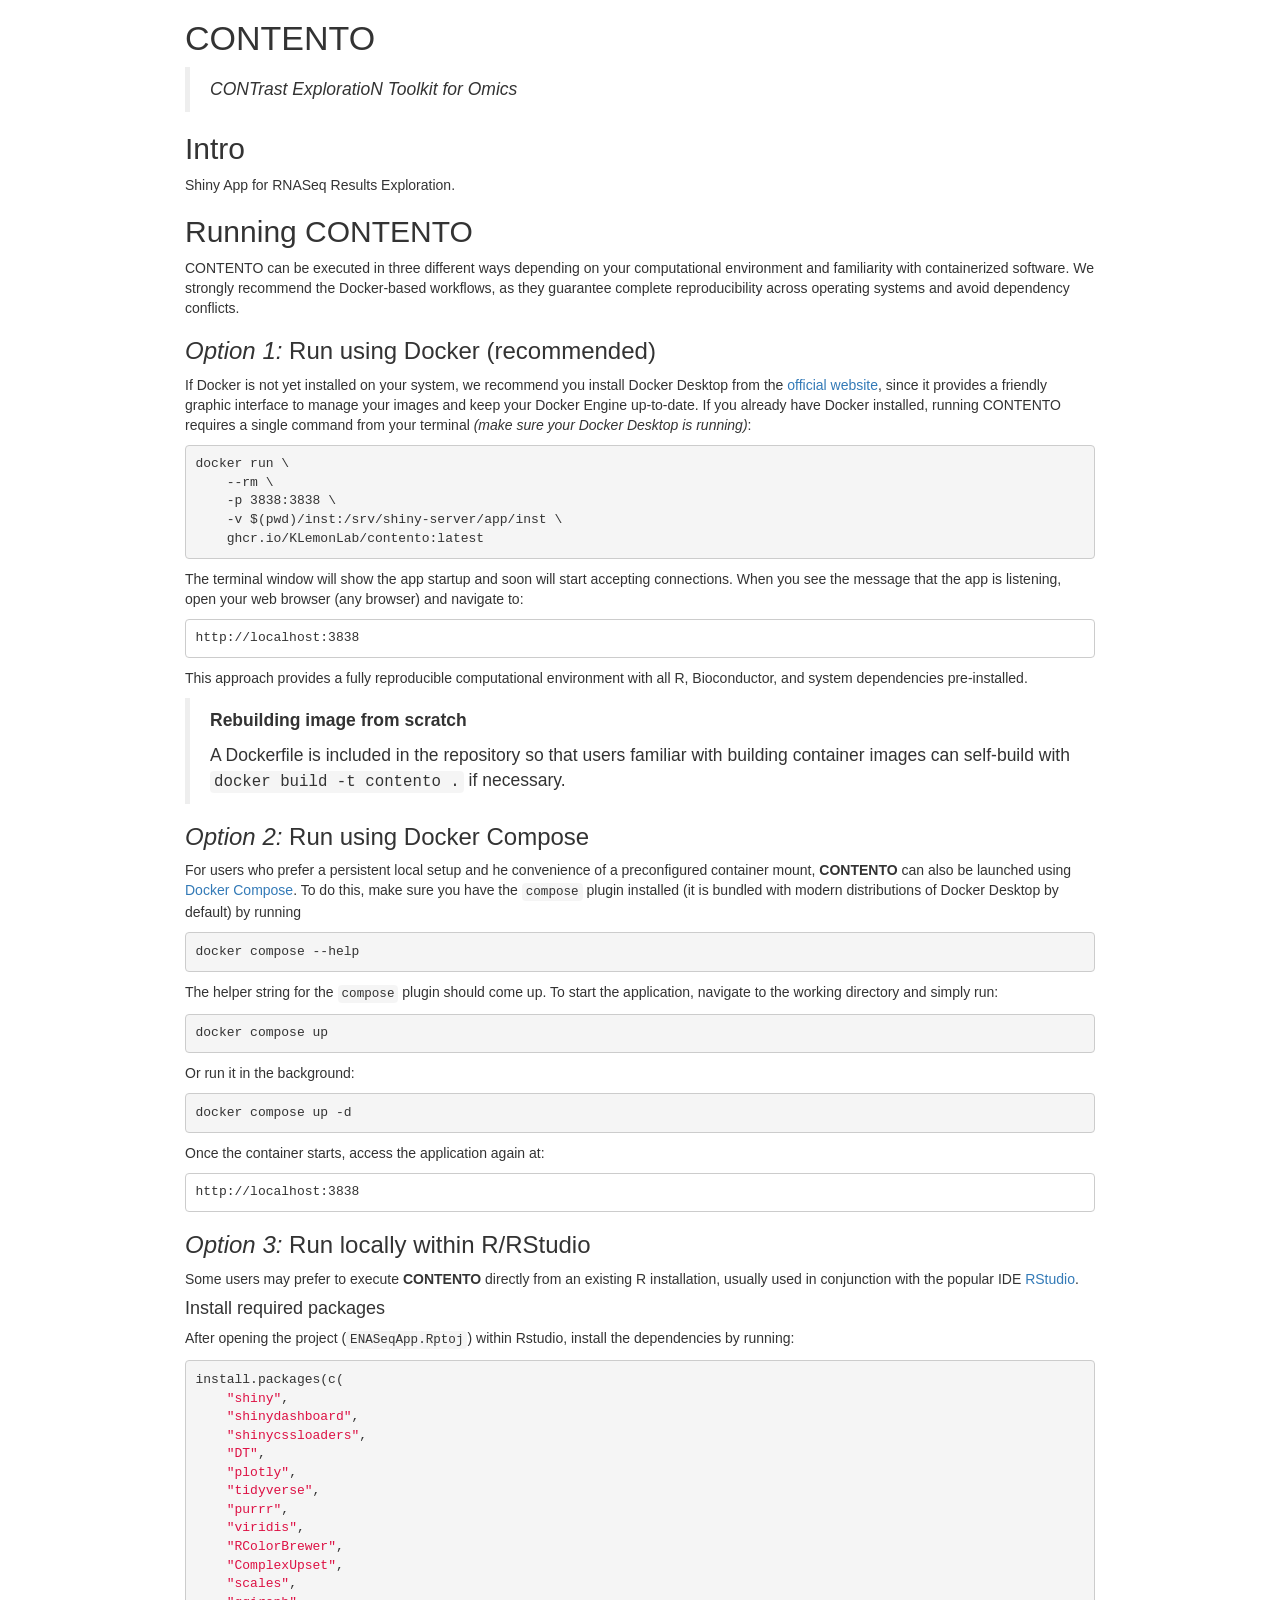
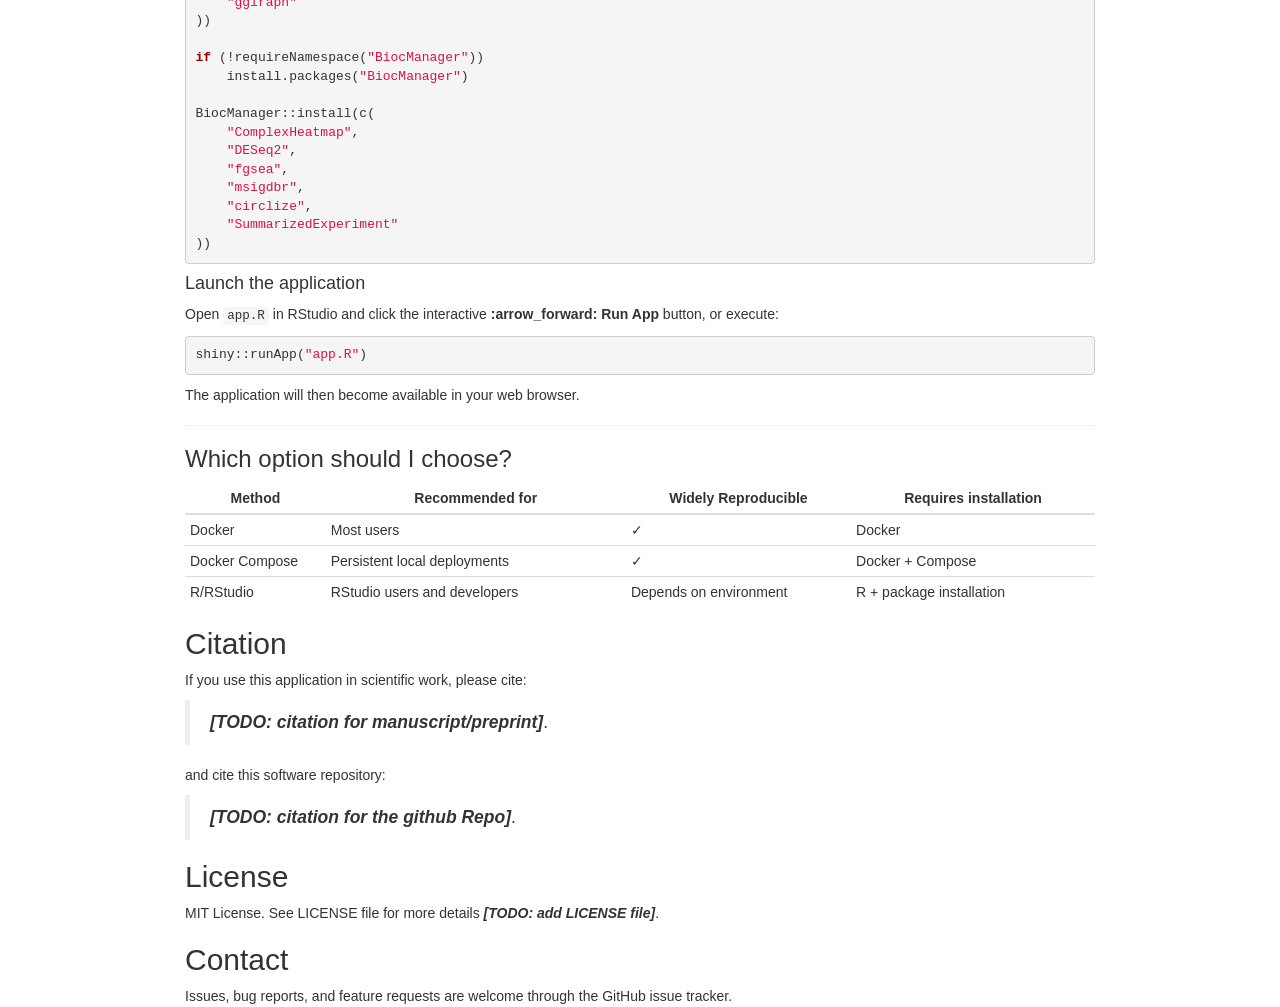
==== README.html @ 72abe603 "docker, readme, citation, licence info" ====
<!DOCTYPE html>

<html>

<head>

<meta charset="utf-8" />
<meta name="generator" content="pandoc" />
<meta http-equiv="X-UA-Compatible" content="IE=EDGE" />




<title>README</title>

<script>// Pandoc 2.9 adds attributes on both header and div. We remove the former (to
// be compatible with the behavior of Pandoc < 2.8).
document.addEventListener('DOMContentLoaded', function(e) {
  var hs = document.querySelectorAll("div.section[class*='level'] > :first-child");
  var i, h, a;
  for (i = 0; i < hs.length; i++) {
    h = hs[i];
    if (!/^h[1-6]$/i.test(h.tagName)) continue;  // it should be a header h1-h6
    a = h.attributes;
    while (a.length > 0) h.removeAttribute(a[0].name);
  }
});
</script>
<script>/*! jQuery v3.6.0 | (c) OpenJS Foundation and other contributors | jquery.org/license */
!function(e,t){"use strict";"object"==typeof module&&"object"==typeof module.exports?module.exports=e.document?t(e,!0):function(e){if(!e.document)throw new Error("jQuery requires a window with a document");return t(e)}:t(e)}("undefined"!=typeof window?window:this,function(C,e){"use strict";var t=[],r=Object.getPrototypeOf,s=t.slice,g=t.flat?function(e){return t.flat.call(e)}:function(e){return t.concat.apply([],e)},u=t.push,i=t.indexOf,n={},o=n.toString,v=n.hasOwnProperty,a=v.toString,l=a.call(Object),y={},m=function(e){return"function"==typeof e&&"number"!=typeof e.nodeType&&"function"!=typeof e.item},x=function(e){return null!=e&&e===e.window},E=C.document,c={type:!0,src:!0,nonce:!0,noModule:!0};function b(e,t,n){var r,i,o=(n=n||E).createElement("script");if(o.text=e,t)for(r in c)(i=t[r]||t.getAttribute&&t.getAttribute(r))&&o.setAttribute(r,i);n.head.appendChild(o).parentNode.removeChild(o)}function w(e){return null==e?e+"":"object"==typeof e||"function"==typeof e?n[o.call(e)]||"object":typeof e}var f="3.6.0",S=function(e,t){return new S.fn.init(e,t)};function p(e){var t=!!e&&"length"in e&&e.length,n=w(e);return!m(e)&&!x(e)&&("array"===n||0===t||"number"==typeof t&&0<t&&t-1 in e)}S.fn=S.prototype={jquery:f,constructor:S,length:0,toArray:function(){return s.call(this)},get:function(e){return null==e?s.call(this):e<0?this[e+this.length]:this[e]},pushStack:function(e){var t=S.merge(this.constructor(),e);return t.prevObject=this,t},each:function(e){return S.each(this,e)},map:function(n){return this.pushStack(S.map(this,function(e,t){return n.call(e,t,e)}))},slice:function(){return this.pushStack(s.apply(this,arguments))},first:function(){return this.eq(0)},last:function(){return this.eq(-1)},even:function(){return this.pushStack(S.grep(this,function(e,t){return(t+1)%2}))},odd:function(){return this.pushStack(S.grep(this,function(e,t){return t%2}))},eq:function(e){var t=this.length,n=+e+(e<0?t:0);return this.pushStack(0<=n&&n<t?[this[n]]:[])},end:function(){return this.prevObject||this.constructor()},push:u,sort:t.sort,splice:t.splice},S.extend=S.fn.extend=function(){var e,t,n,r,i,o,a=arguments[0]||{},s=1,u=arguments.length,l=!1;for("boolean"==typeof a&&(l=a,a=arguments[s]||{},s++),"object"==typeof a||m(a)||(a={}),s===u&&(a=this,s--);s<u;s++)if(null!=(e=arguments[s]))for(t in e)r=e[t],"__proto__"!==t&&a!==r&&(l&&r&&(S.isPlainObject(r)||(i=Array.isArray(r)))?(n=a[t],o=i&&!Array.isArray(n)?[]:i||S.isPlainObject(n)?n:{},i=!1,a[t]=S.extend(l,o,r)):void 0!==r&&(a[t]=r));return a},S.extend({expando:"jQuery"+(f+Math.random()).replace(/\D/g,""),isReady:!0,error:function(e){throw new Error(e)},noop:function(){},isPlainObject:function(e){var t,n;return!(!e||"[object Object]"!==o.call(e))&&(!(t=r(e))||"function"==typeof(n=v.call(t,"constructor")&&t.constructor)&&a.call(n)===l)},isEmptyObject:function(e){var t;for(t in e)return!1;return!0},globalEval:function(e,t,n){b(e,{nonce:t&&t.nonce},n)},each:function(e,t){var n,r=0;if(p(e)){for(n=e.length;r<n;r++)if(!1===t.call(e[r],r,e[r]))break}else for(r in e)if(!1===t.call(e[r],r,e[r]))break;return e},makeArray:function(e,t){var n=t||[];return null!=e&&(p(Object(e))?S.merge(n,"string"==typeof e?[e]:e):u.call(n,e)),n},inArray:function(e,t,n){return null==t?-1:i.call(t,e,n)},merge:function(e,t){for(var n=+t.length,r=0,i=e.length;r<n;r++)e[i++]=t[r];return e.length=i,e},grep:function(e,t,n){for(var r=[],i=0,o=e.length,a=!n;i<o;i++)!t(e[i],i)!==a&&r.push(e[i]);return r},map:function(e,t,n){var r,i,o=0,a=[];if(p(e))for(r=e.length;o<r;o++)null!=(i=t(e[o],o,n))&&a.push(i);else for(o in e)null!=(i=t(e[o],o,n))&&a.push(i);return g(a)},guid:1,support:y}),"function"==typeof Symbol&&(S.fn[Symbol.iterator]=t[Symbol.iterator]),S.each("Boolean Number String Function Array Date RegExp Object Error Symbol".split(" "),function(e,t){n["[object "+t+"]"]=t.toLowerCase()});var d=function(n){var e,d,b,o,i,h,f,g,w,u,l,T,C,a,E,v,s,c,y,S="sizzle"+1*new Date,p=n.document,k=0,r=0,m=ue(),x=ue(),A=ue(),N=ue(),j=function(e,t){return e===t&&(l=!0),0},D={}.hasOwnProperty,t=[],q=t.pop,L=t.push,H=t.push,O=t.slice,P=function(e,t){for(var n=0,r=e.length;n<r;n++)if(e[n]===t)return n;return-1},R="checked|selected|async|autofocus|autoplay|controls|defer|disabled|hidden|ismap|loop|multiple|open|readonly|required|scoped",M="[\\x20\\t\\r\\n\\f]",I="(?:\\\\[\\da-fA-F]{1,6}"+M+"?|\\\\[^\\r\\n\\f]|[\\w-]|[^\0-\\x7f])+",W="\\["+M+"*("+I+")(?:"+M+"*([*^$|!~]?=)"+M+"*(?:'((?:\\\\.|[^\\\\'])*)'|\"((?:\\\\.|[^\\\\\"])*)\"|("+I+"))|)"+M+"*\\]",F=":("+I+")(?:\\((('((?:\\\\.|[^\\\\'])*)'|\"((?:\\\\.|[^\\\\\"])*)\")|((?:\\\\.|[^\\\\()[\\]]|"+W+")*)|.*)\\)|)",B=new RegExp(M+"+","g"),$=new RegExp("^"+M+"+|((?:^|[^\\\\])(?:\\\\.)*)"+M+"+$","g"),_=new RegExp("^"+M+"*,"+M+"*"),z=new RegExp("^"+M+"*([>+~]|"+M+")"+M+"*"),U=new RegExp(M+"|>"),X=new RegExp(F),V=new RegExp("^"+I+"$"),G={ID:new RegExp("^#("+I+")"),CLASS:new RegExp("^\\.("+I+")"),TAG:new RegExp("^("+I+"|[*])"),ATTR:new RegExp("^"+W),PSEUDO:new RegExp("^"+F),CHILD:new RegExp("^:(only|first|last|nth|nth-last)-(child|of-type)(?:\\("+M+"*(even|odd|(([+-]|)(\\d*)n|)"+M+"*(?:([+-]|)"+M+"*(\\d+)|))"+M+"*\\)|)","i"),bool:new RegExp("^(?:"+R+")$","i"),needsContext:new RegExp("^"+M+"*[>+~]|:(even|odd|eq|gt|lt|nth|first|last)(?:\\("+M+"*((?:-\\d)?\\d*)"+M+"*\\)|)(?=[^-]|$)","i")},Y=/HTML$/i,Q=/^(?:input|select|textarea|button)$/i,J=/^h\d$/i,K=/^[^{]+\{\s*\[native \w/,Z=/^(?:#([\w-]+)|(\w+)|\.([\w-]+))$/,ee=/[+~]/,te=new RegExp("\\\\[\\da-fA-F]{1,6}"+M+"?|\\\\([^\\r\\n\\f])","g"),ne=function(e,t){var n="0x"+e.slice(1)-65536;return t||(n<0?String.fromCharCode(n+65536):String.fromCharCode(n>>10|55296,1023&n|56320))},re=/([\0-\x1f\x7f]|^-?\d)|^-$|[^\0-\x1f\x7f-\uFFFF\w-]/g,ie=function(e,t){return t?"\0"===e?"\ufffd":e.slice(0,-1)+"\\"+e.charCodeAt(e.length-1).toString(16)+" ":"\\"+e},oe=function(){T()},ae=be(function(e){return!0===e.disabled&&"fieldset"===e.nodeName.toLowerCase()},{dir:"parentNode",next:"legend"});try{H.apply(t=O.call(p.childNodes),p.childNodes),t[p.childNodes.length].nodeType}catch(e){H={apply:t.length?function(e,t){L.apply(e,O.call(t))}:function(e,t){var n=e.length,r=0;while(e[n++]=t[r++]);e.length=n-1}}}function se(t,e,n,r){var i,o,a,s,u,l,c,f=e&&e.ownerDocument,p=e?e.nodeType:9;if(n=n||[],"string"!=typeof t||!t||1!==p&&9!==p&&11!==p)return n;if(!r&&(T(e),e=e||C,E)){if(11!==p&&(u=Z.exec(t)))if(i=u[1]){if(9===p){if(!(a=e.getElementById(i)))return n;if(a.id===i)return n.push(a),n}else if(f&&(a=f.getElementById(i))&&y(e,a)&&a.id===i)return n.push(a),n}else{if(u[2])return H.apply(n,e.getElementsByTagName(t)),n;if((i=u[3])&&d.getElementsByClassName&&e.getElementsByClassName)return H.apply(n,e.getElementsByClassName(i)),n}if(d.qsa&&!N[t+" "]&&(!v||!v.test(t))&&(1!==p||"object"!==e.nodeName.toLowerCase())){if(c=t,f=e,1===p&&(U.test(t)||z.test(t))){(f=ee.test(t)&&ye(e.parentNode)||e)===e&&d.scope||((s=e.getAttribute("id"))?s=s.replace(re,ie):e.setAttribute("id",s=S)),o=(l=h(t)).length;while(o--)l[o]=(s?"#"+s:":scope")+" "+xe(l[o]);c=l.join(",")}try{return H.apply(n,f.querySelectorAll(c)),n}catch(e){N(t,!0)}finally{s===S&&e.removeAttribute("id")}}}return g(t.replace($,"$1"),e,n,r)}function ue(){var r=[];return function e(t,n){return r.push(t+" ")>b.cacheLength&&delete e[r.shift()],e[t+" "]=n}}function le(e){return e[S]=!0,e}function ce(e){var t=C.createElement("fieldset");try{return!!e(t)}catch(e){return!1}finally{t.parentNode&&t.parentNode.removeChild(t),t=null}}function fe(e,t){var n=e.split("|"),r=n.length;while(r--)b.attrHandle[n[r]]=t}function pe(e,t){var n=t&&e,r=n&&1===e.nodeType&&1===t.nodeType&&e.sourceIndex-t.sourceIndex;if(r)return r;if(n)while(n=n.nextSibling)if(n===t)return-1;return e?1:-1}function de(t){return function(e){return"input"===e.nodeName.toLowerCase()&&e.type===t}}function he(n){return function(e){var t=e.nodeName.toLowerCase();return("input"===t||"button"===t)&&e.type===n}}function ge(t){return function(e){return"form"in e?e.parentNode&&!1===e.disabled?"label"in e?"label"in e.parentNode?e.parentNode.disabled===t:e.disabled===t:e.isDisabled===t||e.isDisabled!==!t&&ae(e)===t:e.disabled===t:"label"in e&&e.disabled===t}}function ve(a){return le(function(o){return o=+o,le(function(e,t){var n,r=a([],e.length,o),i=r.length;while(i--)e[n=r[i]]&&(e[n]=!(t[n]=e[n]))})})}function ye(e){return e&&"undefined"!=typeof e.getElementsByTagName&&e}for(e in d=se.support={},i=se.isXML=function(e){var t=e&&e.namespaceURI,n=e&&(e.ownerDocument||e).documentElement;return!Y.test(t||n&&n.nodeName||"HTML")},T=se.setDocument=function(e){var t,n,r=e?e.ownerDocument||e:p;return r!=C&&9===r.nodeType&&r.documentElement&&(a=(C=r).documentElement,E=!i(C),p!=C&&(n=C.defaultView)&&n.top!==n&&(n.addEventListener?n.addEventListener("unload",oe,!1):n.attachEvent&&n.attachEvent("onunload",oe)),d.scope=ce(function(e){return a.appendChild(e).appendChild(C.createElement("div")),"undefined"!=typeof e.querySelectorAll&&!e.querySelectorAll(":scope fieldset div").length}),d.attributes=ce(function(e){return e.className="i",!e.getAttribute("className")}),d.getElementsByTagName=ce(function(e){return e.appendChild(C.createComment("")),!e.getElementsByTagName("*").length}),d.getElementsByClassName=K.test(C.getElementsByClassName),d.getById=ce(function(e){return a.appendChild(e).id=S,!C.getElementsByName||!C.getElementsByName(S).length}),d.getById?(b.filter.ID=function(e){var t=e.replace(te,ne);return function(e){return e.getAttribute("id")===t}},b.find.ID=function(e,t){if("undefined"!=typeof t.getElementById&&E){var n=t.getElementById(e);return n?[n]:[]}}):(b.filter.ID=function(e){var n=e.replace(te,ne);return function(e){var t="undefined"!=typeof e.getAttributeNode&&e.getAttributeNode("id");return t&&t.value===n}},b.find.ID=function(e,t){if("undefined"!=typeof t.getElementById&&E){var n,r,i,o=t.getElementById(e);if(o){if((n=o.getAttributeNode("id"))&&n.value===e)return[o];i=t.getElementsByName(e),r=0;while(o=i[r++])if((n=o.getAttributeNode("id"))&&n.value===e)return[o]}return[]}}),b.find.TAG=d.getElementsByTagName?function(e,t){return"undefined"!=typeof t.getElementsByTagName?t.getElementsByTagName(e):d.qsa?t.querySelectorAll(e):void 0}:function(e,t){var n,r=[],i=0,o=t.getElementsByTagName(e);if("*"===e){while(n=o[i++])1===n.nodeType&&r.push(n);return r}return o},b.find.CLASS=d.getElementsByClassName&&function(e,t){if("undefined"!=typeof t.getElementsByClassName&&E)return t.getElementsByClassName(e)},s=[],v=[],(d.qsa=K.test(C.querySelectorAll))&&(ce(function(e){var t;a.appendChild(e).innerHTML="<a id='"+S+"'></a><select id='"+S+"-\r\\' msallowcapture=''><option selected=''></option></select>",e.querySelectorAll("[msallowcapture^='']").length&&v.push("[*^$]="+M+"*(?:''|\"\")"),e.querySelectorAll("[selected]").length||v.push("\\["+M+"*(?:value|"+R+")"),e.querySelectorAll("[id~="+S+"-]").length||v.push("~="),(t=C.createElement("input")).setAttribute("name",""),e.appendChild(t),e.querySelectorAll("[name='']").length||v.push("\\["+M+"*name"+M+"*="+M+"*(?:''|\"\")"),e.querySelectorAll(":checked").length||v.push(":checked"),e.querySelectorAll("a#"+S+"+*").length||v.push(".#.+[+~]"),e.querySelectorAll("\\\f"),v.push("[\\r\\n\\f]")}),ce(function(e){e.innerHTML="<a href='' disabled='disabled'></a><select disabled='disabled'><option/></select>";var t=C.createElement("input");t.setAttribute("type","hidden"),e.appendChild(t).setAttribute("name","D"),e.querySelectorAll("[name=d]").length&&v.push("name"+M+"*[*^$|!~]?="),2!==e.querySelectorAll(":enabled").length&&v.push(":enabled",":disabled"),a.appendChild(e).disabled=!0,2!==e.querySelectorAll(":disabled").length&&v.push(":enabled",":disabled"),e.querySelectorAll("*,:x"),v.push(",.*:")})),(d.matchesSelector=K.test(c=a.matches||a.webkitMatchesSelector||a.mozMatchesSelector||a.oMatchesSelector||a.msMatchesSelector))&&ce(function(e){d.disconnectedMatch=c.call(e,"*"),c.call(e,"[s!='']:x"),s.push("!=",F)}),v=v.length&&new RegExp(v.join("|")),s=s.length&&new RegExp(s.join("|")),t=K.test(a.compareDocumentPosition),y=t||K.test(a.contains)?function(e,t){var n=9===e.nodeType?e.documentElement:e,r=t&&t.parentNode;return e===r||!(!r||1!==r.nodeType||!(n.contains?n.contains(r):e.compareDocumentPosition&&16&e.compareDocumentPosition(r)))}:function(e,t){if(t)while(t=t.parentNode)if(t===e)return!0;return!1},j=t?function(e,t){if(e===t)return l=!0,0;var n=!e.compareDocumentPosition-!t.compareDocumentPosition;return n||(1&(n=(e.ownerDocument||e)==(t.ownerDocument||t)?e.compareDocumentPosition(t):1)||!d.sortDetached&&t.compareDocumentPosition(e)===n?e==C||e.ownerDocument==p&&y(p,e)?-1:t==C||t.ownerDocument==p&&y(p,t)?1:u?P(u,e)-P(u,t):0:4&n?-1:1)}:function(e,t){if(e===t)return l=!0,0;var n,r=0,i=e.parentNode,o=t.parentNode,a=[e],s=[t];if(!i||!o)return e==C?-1:t==C?1:i?-1:o?1:u?P(u,e)-P(u,t):0;if(i===o)return pe(e,t);n=e;while(n=n.parentNode)a.unshift(n);n=t;while(n=n.parentNode)s.unshift(n);while(a[r]===s[r])r++;return r?pe(a[r],s[r]):a[r]==p?-1:s[r]==p?1:0}),C},se.matches=function(e,t){return se(e,null,null,t)},se.matchesSelector=function(e,t){if(T(e),d.matchesSelector&&E&&!N[t+" "]&&(!s||!s.test(t))&&(!v||!v.test(t)))try{var n=c.call(e,t);if(n||d.disconnectedMatch||e.document&&11!==e.document.nodeType)return n}catch(e){N(t,!0)}return 0<se(t,C,null,[e]).length},se.contains=function(e,t){return(e.ownerDocument||e)!=C&&T(e),y(e,t)},se.attr=function(e,t){(e.ownerDocument||e)!=C&&T(e);var n=b.attrHandle[t.toLowerCase()],r=n&&D.call(b.attrHandle,t.toLowerCase())?n(e,t,!E):void 0;return void 0!==r?r:d.attributes||!E?e.getAttribute(t):(r=e.getAttributeNode(t))&&r.specified?r.value:null},se.escape=function(e){return(e+"").replace(re,ie)},se.error=function(e){throw new Error("Syntax error, unrecognized expression: "+e)},se.uniqueSort=function(e){var t,n=[],r=0,i=0;if(l=!d.detectDuplicates,u=!d.sortStable&&e.slice(0),e.sort(j),l){while(t=e[i++])t===e[i]&&(r=n.push(i));while(r--)e.splice(n[r],1)}return u=null,e},o=se.getText=function(e){var t,n="",r=0,i=e.nodeType;if(i){if(1===i||9===i||11===i){if("string"==typeof e.textContent)return e.textContent;for(e=e.firstChild;e;e=e.nextSibling)n+=o(e)}else if(3===i||4===i)return e.nodeValue}else while(t=e[r++])n+=o(t);return n},(b=se.selectors={cacheLength:50,createPseudo:le,match:G,attrHandle:{},find:{},relative:{">":{dir:"parentNode",first:!0}," ":{dir:"parentNode"},"+":{dir:"previousSibling",first:!0},"~":{dir:"previousSibling"}},preFilter:{ATTR:function(e){return e[1]=e[1].replace(te,ne),e[3]=(e[3]||e[4]||e[5]||"").replace(te,ne),"~="===e[2]&&(e[3]=" "+e[3]+" "),e.slice(0,4)},CHILD:function(e){return e[1]=e[1].toLowerCase(),"nth"===e[1].slice(0,3)?(e[3]||se.error(e[0]),e[4]=+(e[4]?e[5]+(e[6]||1):2*("even"===e[3]||"odd"===e[3])),e[5]=+(e[7]+e[8]||"odd"===e[3])):e[3]&&se.error(e[0]),e},PSEUDO:function(e){var t,n=!e[6]&&e[2];return G.CHILD.test(e[0])?null:(e[3]?e[2]=e[4]||e[5]||"":n&&X.test(n)&&(t=h(n,!0))&&(t=n.indexOf(")",n.length-t)-n.length)&&(e[0]=e[0].slice(0,t),e[2]=n.slice(0,t)),e.slice(0,3))}},filter:{TAG:function(e){var t=e.replace(te,ne).toLowerCase();return"*"===e?function(){return!0}:function(e){return e.nodeName&&e.nodeName.toLowerCase()===t}},CLASS:function(e){var t=m[e+" "];return t||(t=new RegExp("(^|"+M+")"+e+"("+M+"|$)"))&&m(e,function(e){return t.test("string"==typeof e.className&&e.className||"undefined"!=typeof e.getAttribute&&e.getAttribute("class")||"")})},ATTR:function(n,r,i){return function(e){var t=se.attr(e,n);return null==t?"!="===r:!r||(t+="","="===r?t===i:"!="===r?t!==i:"^="===r?i&&0===t.indexOf(i):"*="===r?i&&-1<t.indexOf(i):"$="===r?i&&t.slice(-i.length)===i:"~="===r?-1<(" "+t.replace(B," ")+" ").indexOf(i):"|="===r&&(t===i||t.slice(0,i.length+1)===i+"-"))}},CHILD:function(h,e,t,g,v){var y="nth"!==h.slice(0,3),m="last"!==h.slice(-4),x="of-type"===e;return 1===g&&0===v?function(e){return!!e.parentNode}:function(e,t,n){var r,i,o,a,s,u,l=y!==m?"nextSibling":"previousSibling",c=e.parentNode,f=x&&e.nodeName.toLowerCase(),p=!n&&!x,d=!1;if(c){if(y){while(l){a=e;while(a=a[l])if(x?a.nodeName.toLowerCase()===f:1===a.nodeType)return!1;u=l="only"===h&&!u&&"nextSibling"}return!0}if(u=[m?c.firstChild:c.lastChild],m&&p){d=(s=(r=(i=(o=(a=c)[S]||(a[S]={}))[a.uniqueID]||(o[a.uniqueID]={}))[h]||[])[0]===k&&r[1])&&r[2],a=s&&c.childNodes[s];while(a=++s&&a&&a[l]||(d=s=0)||u.pop())if(1===a.nodeType&&++d&&a===e){i[h]=[k,s,d];break}}else if(p&&(d=s=(r=(i=(o=(a=e)[S]||(a[S]={}))[a.uniqueID]||(o[a.uniqueID]={}))[h]||[])[0]===k&&r[1]),!1===d)while(a=++s&&a&&a[l]||(d=s=0)||u.pop())if((x?a.nodeName.toLowerCase()===f:1===a.nodeType)&&++d&&(p&&((i=(o=a[S]||(a[S]={}))[a.uniqueID]||(o[a.uniqueID]={}))[h]=[k,d]),a===e))break;return(d-=v)===g||d%g==0&&0<=d/g}}},PSEUDO:function(e,o){var t,a=b.pseudos[e]||b.setFilters[e.toLowerCase()]||se.error("unsupported pseudo: "+e);return a[S]?a(o):1<a.length?(t=[e,e,"",o],b.setFilters.hasOwnProperty(e.toLowerCase())?le(function(e,t){var n,r=a(e,o),i=r.length;while(i--)e[n=P(e,r[i])]=!(t[n]=r[i])}):function(e){return a(e,0,t)}):a}},pseudos:{not:le(function(e){var r=[],i=[],s=f(e.replace($,"$1"));return s[S]?le(function(e,t,n,r){var i,o=s(e,null,r,[]),a=e.length;while(a--)(i=o[a])&&(e[a]=!(t[a]=i))}):function(e,t,n){return r[0]=e,s(r,null,n,i),r[0]=null,!i.pop()}}),has:le(function(t){return function(e){return 0<se(t,e).length}}),contains:le(function(t){return t=t.replace(te,ne),function(e){return-1<(e.textContent||o(e)).indexOf(t)}}),lang:le(function(n){return V.test(n||"")||se.error("unsupported lang: "+n),n=n.replace(te,ne).toLowerCase(),function(e){var t;do{if(t=E?e.lang:e.getAttribute("xml:lang")||e.getAttribute("lang"))return(t=t.toLowerCase())===n||0===t.indexOf(n+"-")}while((e=e.parentNode)&&1===e.nodeType);return!1}}),target:function(e){var t=n.location&&n.location.hash;return t&&t.slice(1)===e.id},root:function(e){return e===a},focus:function(e){return e===C.activeElement&&(!C.hasFocus||C.hasFocus())&&!!(e.type||e.href||~e.tabIndex)},enabled:ge(!1),disabled:ge(!0),checked:function(e){var t=e.nodeName.toLowerCase();return"input"===t&&!!e.checked||"option"===t&&!!e.selected},selected:function(e){return e.parentNode&&e.parentNode.selectedIndex,!0===e.selected},empty:function(e){for(e=e.firstChild;e;e=e.nextSibling)if(e.nodeType<6)return!1;return!0},parent:function(e){return!b.pseudos.empty(e)},header:function(e){return J.test(e.nodeName)},input:function(e){return Q.test(e.nodeName)},button:function(e){var t=e.nodeName.toLowerCase();return"input"===t&&"button"===e.type||"button"===t},text:function(e){var t;return"input"===e.nodeName.toLowerCase()&&"text"===e.type&&(null==(t=e.getAttribute("type"))||"text"===t.toLowerCase())},first:ve(function(){return[0]}),last:ve(function(e,t){return[t-1]}),eq:ve(function(e,t,n){return[n<0?n+t:n]}),even:ve(function(e,t){for(var n=0;n<t;n+=2)e.push(n);return e}),odd:ve(function(e,t){for(var n=1;n<t;n+=2)e.push(n);return e}),lt:ve(function(e,t,n){for(var r=n<0?n+t:t<n?t:n;0<=--r;)e.push(r);return e}),gt:ve(function(e,t,n){for(var r=n<0?n+t:n;++r<t;)e.push(r);return e})}}).pseudos.nth=b.pseudos.eq,{radio:!0,checkbox:!0,file:!0,password:!0,image:!0})b.pseudos[e]=de(e);for(e in{submit:!0,reset:!0})b.pseudos[e]=he(e);function me(){}function xe(e){for(var t=0,n=e.length,r="";t<n;t++)r+=e[t].value;return r}function be(s,e,t){var u=e.dir,l=e.next,c=l||u,f=t&&"parentNode"===c,p=r++;return e.first?function(e,t,n){while(e=e[u])if(1===e.nodeType||f)return s(e,t,n);return!1}:function(e,t,n){var r,i,o,a=[k,p];if(n){while(e=e[u])if((1===e.nodeType||f)&&s(e,t,n))return!0}else while(e=e[u])if(1===e.nodeType||f)if(i=(o=e[S]||(e[S]={}))[e.uniqueID]||(o[e.uniqueID]={}),l&&l===e.nodeName.toLowerCase())e=e[u]||e;else{if((r=i[c])&&r[0]===k&&r[1]===p)return a[2]=r[2];if((i[c]=a)[2]=s(e,t,n))return!0}return!1}}function we(i){return 1<i.length?function(e,t,n){var r=i.length;while(r--)if(!i[r](e,t,n))return!1;return!0}:i[0]}function Te(e,t,n,r,i){for(var o,a=[],s=0,u=e.length,l=null!=t;s<u;s++)(o=e[s])&&(n&&!n(o,r,i)||(a.push(o),l&&t.push(s)));return a}function Ce(d,h,g,v,y,e){return v&&!v[S]&&(v=Ce(v)),y&&!y[S]&&(y=Ce(y,e)),le(function(e,t,n,r){var i,o,a,s=[],u=[],l=t.length,c=e||function(e,t,n){for(var r=0,i=t.length;r<i;r++)se(e,t[r],n);return n}(h||"*",n.nodeType?[n]:n,[]),f=!d||!e&&h?c:Te(c,s,d,n,r),p=g?y||(e?d:l||v)?[]:t:f;if(g&&g(f,p,n,r),v){i=Te(p,u),v(i,[],n,r),o=i.length;while(o--)(a=i[o])&&(p[u[o]]=!(f[u[o]]=a))}if(e){if(y||d){if(y){i=[],o=p.length;while(o--)(a=p[o])&&i.push(f[o]=a);y(null,p=[],i,r)}o=p.length;while(o--)(a=p[o])&&-1<(i=y?P(e,a):s[o])&&(e[i]=!(t[i]=a))}}else p=Te(p===t?p.splice(l,p.length):p),y?y(null,t,p,r):H.apply(t,p)})}function Ee(e){for(var i,t,n,r=e.length,o=b.relative[e[0].type],a=o||b.relative[" "],s=o?1:0,u=be(function(e){return e===i},a,!0),l=be(function(e){return-1<P(i,e)},a,!0),c=[function(e,t,n){var r=!o&&(n||t!==w)||((i=t).nodeType?u(e,t,n):l(e,t,n));return i=null,r}];s<r;s++)if(t=b.relative[e[s].type])c=[be(we(c),t)];else{if((t=b.filter[e[s].type].apply(null,e[s].matches))[S]){for(n=++s;n<r;n++)if(b.relative[e[n].type])break;return Ce(1<s&&we(c),1<s&&xe(e.slice(0,s-1).concat({value:" "===e[s-2].type?"*":""})).replace($,"$1"),t,s<n&&Ee(e.slice(s,n)),n<r&&Ee(e=e.slice(n)),n<r&&xe(e))}c.push(t)}return we(c)}return me.prototype=b.filters=b.pseudos,b.setFilters=new me,h=se.tokenize=function(e,t){var n,r,i,o,a,s,u,l=x[e+" "];if(l)return t?0:l.slice(0);a=e,s=[],u=b.preFilter;while(a){for(o in n&&!(r=_.exec(a))||(r&&(a=a.slice(r[0].length)||a),s.push(i=[])),n=!1,(r=z.exec(a))&&(n=r.shift(),i.push({value:n,type:r[0].replace($," ")}),a=a.slice(n.length)),b.filter)!(r=G[o].exec(a))||u[o]&&!(r=u[o](r))||(n=r.shift(),i.push({value:n,type:o,matches:r}),a=a.slice(n.length));if(!n)break}return t?a.length:a?se.error(e):x(e,s).slice(0)},f=se.compile=function(e,t){var n,v,y,m,x,r,i=[],o=[],a=A[e+" "];if(!a){t||(t=h(e)),n=t.length;while(n--)(a=Ee(t[n]))[S]?i.push(a):o.push(a);(a=A(e,(v=o,m=0<(y=i).length,x=0<v.length,r=function(e,t,n,r,i){var o,a,s,u=0,l="0",c=e&&[],f=[],p=w,d=e||x&&b.find.TAG("*",i),h=k+=null==p?1:Math.random()||.1,g=d.length;for(i&&(w=t==C||t||i);l!==g&&null!=(o=d[l]);l++){if(x&&o){a=0,t||o.ownerDocument==C||(T(o),n=!E);while(s=v[a++])if(s(o,t||C,n)){r.push(o);break}i&&(k=h)}m&&((o=!s&&o)&&u--,e&&c.push(o))}if(u+=l,m&&l!==u){a=0;while(s=y[a++])s(c,f,t,n);if(e){if(0<u)while(l--)c[l]||f[l]||(f[l]=q.call(r));f=Te(f)}H.apply(r,f),i&&!e&&0<f.length&&1<u+y.length&&se.uniqueSort(r)}return i&&(k=h,w=p),c},m?le(r):r))).selector=e}return a},g=se.select=function(e,t,n,r){var i,o,a,s,u,l="function"==typeof e&&e,c=!r&&h(e=l.selector||e);if(n=n||[],1===c.length){if(2<(o=c[0]=c[0].slice(0)).length&&"ID"===(a=o[0]).type&&9===t.nodeType&&E&&b.relative[o[1].type]){if(!(t=(b.find.ID(a.matches[0].replace(te,ne),t)||[])[0]))return n;l&&(t=t.parentNode),e=e.slice(o.shift().value.length)}i=G.needsContext.test(e)?0:o.length;while(i--){if(a=o[i],b.relative[s=a.type])break;if((u=b.find[s])&&(r=u(a.matches[0].replace(te,ne),ee.test(o[0].type)&&ye(t.parentNode)||t))){if(o.splice(i,1),!(e=r.length&&xe(o)))return H.apply(n,r),n;break}}}return(l||f(e,c))(r,t,!E,n,!t||ee.test(e)&&ye(t.parentNode)||t),n},d.sortStable=S.split("").sort(j).join("")===S,d.detectDuplicates=!!l,T(),d.sortDetached=ce(function(e){return 1&e.compareDocumentPosition(C.createElement("fieldset"))}),ce(function(e){return e.innerHTML="<a href='#'></a>","#"===e.firstChild.getAttribute("href")})||fe("type|href|height|width",function(e,t,n){if(!n)return e.getAttribute(t,"type"===t.toLowerCase()?1:2)}),d.attributes&&ce(function(e){return e.innerHTML="<input/>",e.firstChild.setAttribute("value",""),""===e.firstChild.getAttribute("value")})||fe("value",function(e,t,n){if(!n&&"input"===e.nodeName.toLowerCase())return e.defaultValue}),ce(function(e){return null==e.getAttribute("disabled")})||fe(R,function(e,t,n){var r;if(!n)return!0===e[t]?t.toLowerCase():(r=e.getAttributeNode(t))&&r.specified?r.value:null}),se}(C);S.find=d,S.expr=d.selectors,S.expr[":"]=S.expr.pseudos,S.uniqueSort=S.unique=d.uniqueSort,S.text=d.getText,S.isXMLDoc=d.isXML,S.contains=d.contains,S.escapeSelector=d.escape;var h=function(e,t,n){var r=[],i=void 0!==n;while((e=e[t])&&9!==e.nodeType)if(1===e.nodeType){if(i&&S(e).is(n))break;r.push(e)}return r},T=function(e,t){for(var n=[];e;e=e.nextSibling)1===e.nodeType&&e!==t&&n.push(e);return n},k=S.expr.match.needsContext;function A(e,t){return e.nodeName&&e.nodeName.toLowerCase()===t.toLowerCase()}var N=/^<([a-z][^\/\0>:\x20\t\r\n\f]*)[\x20\t\r\n\f]*\/?>(?:<\/\1>|)$/i;function j(e,n,r){return m(n)?S.grep(e,function(e,t){return!!n.call(e,t,e)!==r}):n.nodeType?S.grep(e,function(e){return e===n!==r}):"string"!=typeof n?S.grep(e,function(e){return-1<i.call(n,e)!==r}):S.filter(n,e,r)}S.filter=function(e,t,n){var r=t[0];return n&&(e=":not("+e+")"),1===t.length&&1===r.nodeType?S.find.matchesSelector(r,e)?[r]:[]:S.find.matches(e,S.grep(t,function(e){return 1===e.nodeType}))},S.fn.extend({find:function(e){var t,n,r=this.length,i=this;if("string"!=typeof e)return this.pushStack(S(e).filter(function(){for(t=0;t<r;t++)if(S.contains(i[t],this))return!0}));for(n=this.pushStack([]),t=0;t<r;t++)S.find(e,i[t],n);return 1<r?S.uniqueSort(n):n},filter:function(e){return this.pushStack(j(this,e||[],!1))},not:function(e){return this.pushStack(j(this,e||[],!0))},is:function(e){return!!j(this,"string"==typeof e&&k.test(e)?S(e):e||[],!1).length}});var D,q=/^(?:\s*(<[\w\W]+>)[^>]*|#([\w-]+))$/;(S.fn.init=function(e,t,n){var r,i;if(!e)return this;if(n=n||D,"string"==typeof e){if(!(r="<"===e[0]&&">"===e[e.length-1]&&3<=e.length?[null,e,null]:q.exec(e))||!r[1]&&t)return!t||t.jquery?(t||n).find(e):this.constructor(t).find(e);if(r[1]){if(t=t instanceof S?t[0]:t,S.merge(this,S.parseHTML(r[1],t&&t.nodeType?t.ownerDocument||t:E,!0)),N.test(r[1])&&S.isPlainObject(t))for(r in t)m(this[r])?this[r](t[r]):this.attr(r,t[r]);return this}return(i=E.getElementById(r[2]))&&(this[0]=i,this.length=1),this}return e.nodeType?(this[0]=e,this.length=1,this):m(e)?void 0!==n.ready?n.ready(e):e(S):S.makeArray(e,this)}).prototype=S.fn,D=S(E);var L=/^(?:parents|prev(?:Until|All))/,H={children:!0,contents:!0,next:!0,prev:!0};function O(e,t){while((e=e[t])&&1!==e.nodeType);return e}S.fn.extend({has:function(e){var t=S(e,this),n=t.length;return this.filter(function(){for(var e=0;e<n;e++)if(S.contains(this,t[e]))return!0})},closest:function(e,t){var n,r=0,i=this.length,o=[],a="string"!=typeof e&&S(e);if(!k.test(e))for(;r<i;r++)for(n=this[r];n&&n!==t;n=n.parentNode)if(n.nodeType<11&&(a?-1<a.index(n):1===n.nodeType&&S.find.matchesSelector(n,e))){o.push(n);break}return this.pushStack(1<o.length?S.uniqueSort(o):o)},index:function(e){return e?"string"==typeof e?i.call(S(e),this[0]):i.call(this,e.jquery?e[0]:e):this[0]&&this[0].parentNode?this.first().prevAll().length:-1},add:function(e,t){return this.pushStack(S.uniqueSort(S.merge(this.get(),S(e,t))))},addBack:function(e){return this.add(null==e?this.prevObject:this.prevObject.filter(e))}}),S.each({parent:function(e){var t=e.parentNode;return t&&11!==t.nodeType?t:null},parents:function(e){return h(e,"parentNode")},parentsUntil:function(e,t,n){return h(e,"parentNode",n)},next:function(e){return O(e,"nextSibling")},prev:function(e){return O(e,"previousSibling")},nextAll:function(e){return h(e,"nextSibling")},prevAll:function(e){return h(e,"previousSibling")},nextUntil:function(e,t,n){return h(e,"nextSibling",n)},prevUntil:function(e,t,n){return h(e,"previousSibling",n)},siblings:function(e){return T((e.parentNode||{}).firstChild,e)},children:function(e){return T(e.firstChild)},contents:function(e){return null!=e.contentDocument&&r(e.contentDocument)?e.contentDocument:(A(e,"template")&&(e=e.content||e),S.merge([],e.childNodes))}},function(r,i){S.fn[r]=function(e,t){var n=S.map(this,i,e);return"Until"!==r.slice(-5)&&(t=e),t&&"string"==typeof t&&(n=S.filter(t,n)),1<this.length&&(H[r]||S.uniqueSort(n),L.test(r)&&n.reverse()),this.pushStack(n)}});var P=/[^\x20\t\r\n\f]+/g;function R(e){return e}function M(e){throw e}function I(e,t,n,r){var i;try{e&&m(i=e.promise)?i.call(e).done(t).fail(n):e&&m(i=e.then)?i.call(e,t,n):t.apply(void 0,[e].slice(r))}catch(e){n.apply(void 0,[e])}}S.Callbacks=function(r){var e,n;r="string"==typeof r?(e=r,n={},S.each(e.match(P)||[],function(e,t){n[t]=!0}),n):S.extend({},r);var i,t,o,a,s=[],u=[],l=-1,c=function(){for(a=a||r.once,o=i=!0;u.length;l=-1){t=u.shift();while(++l<s.length)!1===s[l].apply(t[0],t[1])&&r.stopOnFalse&&(l=s.length,t=!1)}r.memory||(t=!1),i=!1,a&&(s=t?[]:"")},f={add:function(){return s&&(t&&!i&&(l=s.length-1,u.push(t)),function n(e){S.each(e,function(e,t){m(t)?r.unique&&f.has(t)||s.push(t):t&&t.length&&"string"!==w(t)&&n(t)})}(arguments),t&&!i&&c()),this},remove:function(){return S.each(arguments,function(e,t){var n;while(-1<(n=S.inArray(t,s,n)))s.splice(n,1),n<=l&&l--}),this},has:function(e){return e?-1<S.inArray(e,s):0<s.length},empty:function(){return s&&(s=[]),this},disable:function(){return a=u=[],s=t="",this},disabled:function(){return!s},lock:function(){return a=u=[],t||i||(s=t=""),this},locked:function(){return!!a},fireWith:function(e,t){return a||(t=[e,(t=t||[]).slice?t.slice():t],u.push(t),i||c()),this},fire:function(){return f.fireWith(this,arguments),this},fired:function(){return!!o}};return f},S.extend({Deferred:function(e){var o=[["notify","progress",S.Callbacks("memory"),S.Callbacks("memory"),2],["resolve","done",S.Callbacks("once memory"),S.Callbacks("once memory"),0,"resolved"],["reject","fail",S.Callbacks("once memory"),S.Callbacks("once memory"),1,"rejected"]],i="pending",a={state:function(){return i},always:function(){return s.done(arguments).fail(arguments),this},"catch":function(e){return a.then(null,e)},pipe:function(){var i=arguments;return S.Deferred(function(r){S.each(o,function(e,t){var n=m(i[t[4]])&&i[t[4]];s[t[1]](function(){var e=n&&n.apply(this,arguments);e&&m(e.promise)?e.promise().progress(r.notify).done(r.resolve).fail(r.reject):r[t[0]+"With"](this,n?[e]:arguments)})}),i=null}).promise()},then:function(t,n,r){var u=0;function l(i,o,a,s){return function(){var n=this,r=arguments,e=function(){var e,t;if(!(i<u)){if((e=a.apply(n,r))===o.promise())throw new TypeError("Thenable self-resolution");t=e&&("object"==typeof e||"function"==typeof e)&&e.then,m(t)?s?t.call(e,l(u,o,R,s),l(u,o,M,s)):(u++,t.call(e,l(u,o,R,s),l(u,o,M,s),l(u,o,R,o.notifyWith))):(a!==R&&(n=void 0,r=[e]),(s||o.resolveWith)(n,r))}},t=s?e:function(){try{e()}catch(e){S.Deferred.exceptionHook&&S.Deferred.exceptionHook(e,t.stackTrace),u<=i+1&&(a!==M&&(n=void 0,r=[e]),o.rejectWith(n,r))}};i?t():(S.Deferred.getStackHook&&(t.stackTrace=S.Deferred.getStackHook()),C.setTimeout(t))}}return S.Deferred(function(e){o[0][3].add(l(0,e,m(r)?r:R,e.notifyWith)),o[1][3].add(l(0,e,m(t)?t:R)),o[2][3].add(l(0,e,m(n)?n:M))}).promise()},promise:function(e){return null!=e?S.extend(e,a):a}},s={};return S.each(o,function(e,t){var n=t[2],r=t[5];a[t[1]]=n.add,r&&n.add(function(){i=r},o[3-e][2].disable,o[3-e][3].disable,o[0][2].lock,o[0][3].lock),n.add(t[3].fire),s[t[0]]=function(){return s[t[0]+"With"](this===s?void 0:this,arguments),this},s[t[0]+"With"]=n.fireWith}),a.promise(s),e&&e.call(s,s),s},when:function(e){var n=arguments.length,t=n,r=Array(t),i=s.call(arguments),o=S.Deferred(),a=function(t){return function(e){r[t]=this,i[t]=1<arguments.length?s.call(arguments):e,--n||o.resolveWith(r,i)}};if(n<=1&&(I(e,o.done(a(t)).resolve,o.reject,!n),"pending"===o.state()||m(i[t]&&i[t].then)))return o.then();while(t--)I(i[t],a(t),o.reject);return o.promise()}});var W=/^(Eval|Internal|Range|Reference|Syntax|Type|URI)Error$/;S.Deferred.exceptionHook=function(e,t){C.console&&C.console.warn&&e&&W.test(e.name)&&C.console.warn("jQuery.Deferred exception: "+e.message,e.stack,t)},S.readyException=function(e){C.setTimeout(function(){throw e})};var F=S.Deferred();function B(){E.removeEventListener("DOMContentLoaded",B),C.removeEventListener("load",B),S.ready()}S.fn.ready=function(e){return F.then(e)["catch"](function(e){S.readyException(e)}),this},S.extend({isReady:!1,readyWait:1,ready:function(e){(!0===e?--S.readyWait:S.isReady)||(S.isReady=!0)!==e&&0<--S.readyWait||F.resolveWith(E,[S])}}),S.ready.then=F.then,"complete"===E.readyState||"loading"!==E.readyState&&!E.documentElement.doScroll?C.setTimeout(S.ready):(E.addEventListener("DOMContentLoaded",B),C.addEventListener("load",B));var $=function(e,t,n,r,i,o,a){var s=0,u=e.length,l=null==n;if("object"===w(n))for(s in i=!0,n)$(e,t,s,n[s],!0,o,a);else if(void 0!==r&&(i=!0,m(r)||(a=!0),l&&(a?(t.call(e,r),t=null):(l=t,t=function(e,t,n){return l.call(S(e),n)})),t))for(;s<u;s++)t(e[s],n,a?r:r.call(e[s],s,t(e[s],n)));return i?e:l?t.call(e):u?t(e[0],n):o},_=/^-ms-/,z=/-([a-z])/g;function U(e,t){return t.toUpperCase()}function X(e){return e.replace(_,"ms-").replace(z,U)}var V=function(e){return 1===e.nodeType||9===e.nodeType||!+e.nodeType};function G(){this.expando=S.expando+G.uid++}G.uid=1,G.prototype={cache:function(e){var t=e[this.expando];return t||(t={},V(e)&&(e.nodeType?e[this.expando]=t:Object.defineProperty(e,this.expando,{value:t,configurable:!0}))),t},set:function(e,t,n){var r,i=this.cache(e);if("string"==typeof t)i[X(t)]=n;else for(r in t)i[X(r)]=t[r];return i},get:function(e,t){return void 0===t?this.cache(e):e[this.expando]&&e[this.expando][X(t)]},access:function(e,t,n){return void 0===t||t&&"string"==typeof t&&void 0===n?this.get(e,t):(this.set(e,t,n),void 0!==n?n:t)},remove:function(e,t){var n,r=e[this.expando];if(void 0!==r){if(void 0!==t){n=(t=Array.isArray(t)?t.map(X):(t=X(t))in r?[t]:t.match(P)||[]).length;while(n--)delete r[t[n]]}(void 0===t||S.isEmptyObject(r))&&(e.nodeType?e[this.expando]=void 0:delete e[this.expando])}},hasData:function(e){var t=e[this.expando];return void 0!==t&&!S.isEmptyObject(t)}};var Y=new G,Q=new G,J=/^(?:\{[\w\W]*\}|\[[\w\W]*\])$/,K=/[A-Z]/g;function Z(e,t,n){var r,i;if(void 0===n&&1===e.nodeType)if(r="data-"+t.replace(K,"-$&").toLowerCase(),"string"==typeof(n=e.getAttribute(r))){try{n="true"===(i=n)||"false"!==i&&("null"===i?null:i===+i+""?+i:J.test(i)?JSON.parse(i):i)}catch(e){}Q.set(e,t,n)}else n=void 0;return n}S.extend({hasData:function(e){return Q.hasData(e)||Y.hasData(e)},data:function(e,t,n){return Q.access(e,t,n)},removeData:function(e,t){Q.remove(e,t)},_data:function(e,t,n){return Y.access(e,t,n)},_removeData:function(e,t){Y.remove(e,t)}}),S.fn.extend({data:function(n,e){var t,r,i,o=this[0],a=o&&o.attributes;if(void 0===n){if(this.length&&(i=Q.get(o),1===o.nodeType&&!Y.get(o,"hasDataAttrs"))){t=a.length;while(t--)a[t]&&0===(r=a[t].name).indexOf("data-")&&(r=X(r.slice(5)),Z(o,r,i[r]));Y.set(o,"hasDataAttrs",!0)}return i}return"object"==typeof n?this.each(function(){Q.set(this,n)}):$(this,function(e){var t;if(o&&void 0===e)return void 0!==(t=Q.get(o,n))?t:void 0!==(t=Z(o,n))?t:void 0;this.each(function(){Q.set(this,n,e)})},null,e,1<arguments.length,null,!0)},removeData:function(e){return this.each(function(){Q.remove(this,e)})}}),S.extend({queue:function(e,t,n){var r;if(e)return t=(t||"fx")+"queue",r=Y.get(e,t),n&&(!r||Array.isArray(n)?r=Y.access(e,t,S.makeArray(n)):r.push(n)),r||[]},dequeue:function(e,t){t=t||"fx";var n=S.queue(e,t),r=n.length,i=n.shift(),o=S._queueHooks(e,t);"inprogress"===i&&(i=n.shift(),r--),i&&("fx"===t&&n.unshift("inprogress"),delete o.stop,i.call(e,function(){S.dequeue(e,t)},o)),!r&&o&&o.empty.fire()},_queueHooks:function(e,t){var n=t+"queueHooks";return Y.get(e,n)||Y.access(e,n,{empty:S.Callbacks("once memory").add(function(){Y.remove(e,[t+"queue",n])})})}}),S.fn.extend({queue:function(t,n){var e=2;return"string"!=typeof t&&(n=t,t="fx",e--),arguments.length<e?S.queue(this[0],t):void 0===n?this:this.each(function(){var e=S.queue(this,t,n);S._queueHooks(this,t),"fx"===t&&"inprogress"!==e[0]&&S.dequeue(this,t)})},dequeue:function(e){return this.each(function(){S.dequeue(this,e)})},clearQueue:function(e){return this.queue(e||"fx",[])},promise:function(e,t){var n,r=1,i=S.Deferred(),o=this,a=this.length,s=function(){--r||i.resolveWith(o,[o])};"string"!=typeof e&&(t=e,e=void 0),e=e||"fx";while(a--)(n=Y.get(o[a],e+"queueHooks"))&&n.empty&&(r++,n.empty.add(s));return s(),i.promise(t)}});var ee=/[+-]?(?:\d*\.|)\d+(?:[eE][+-]?\d+|)/.source,te=new RegExp("^(?:([+-])=|)("+ee+")([a-z%]*)$","i"),ne=["Top","Right","Bottom","Left"],re=E.documentElement,ie=function(e){return S.contains(e.ownerDocument,e)},oe={composed:!0};re.getRootNode&&(ie=function(e){return S.contains(e.ownerDocument,e)||e.getRootNode(oe)===e.ownerDocument});var ae=function(e,t){return"none"===(e=t||e).style.display||""===e.style.display&&ie(e)&&"none"===S.css(e,"display")};function se(e,t,n,r){var i,o,a=20,s=r?function(){return r.cur()}:function(){return S.css(e,t,"")},u=s(),l=n&&n[3]||(S.cssNumber[t]?"":"px"),c=e.nodeType&&(S.cssNumber[t]||"px"!==l&&+u)&&te.exec(S.css(e,t));if(c&&c[3]!==l){u/=2,l=l||c[3],c=+u||1;while(a--)S.style(e,t,c+l),(1-o)*(1-(o=s()/u||.5))<=0&&(a=0),c/=o;c*=2,S.style(e,t,c+l),n=n||[]}return n&&(c=+c||+u||0,i=n[1]?c+(n[1]+1)*n[2]:+n[2],r&&(r.unit=l,r.start=c,r.end=i)),i}var ue={};function le(e,t){for(var n,r,i,o,a,s,u,l=[],c=0,f=e.length;c<f;c++)(r=e[c]).style&&(n=r.style.display,t?("none"===n&&(l[c]=Y.get(r,"display")||null,l[c]||(r.style.display="")),""===r.style.display&&ae(r)&&(l[c]=(u=a=o=void 0,a=(i=r).ownerDocument,s=i.nodeName,(u=ue[s])||(o=a.body.appendChild(a.createElement(s)),u=S.css(o,"display"),o.parentNode.removeChild(o),"none"===u&&(u="block"),ue[s]=u)))):"none"!==n&&(l[c]="none",Y.set(r,"display",n)));for(c=0;c<f;c++)null!=l[c]&&(e[c].style.display=l[c]);return e}S.fn.extend({show:function(){return le(this,!0)},hide:function(){return le(this)},toggle:function(e){return"boolean"==typeof e?e?this.show():this.hide():this.each(function(){ae(this)?S(this).show():S(this).hide()})}});var ce,fe,pe=/^(?:checkbox|radio)$/i,de=/<([a-z][^\/\0>\x20\t\r\n\f]*)/i,he=/^$|^module$|\/(?:java|ecma)script/i;ce=E.createDocumentFragment().appendChild(E.createElement("div")),(fe=E.createElement("input")).setAttribute("type","radio"),fe.setAttribute("checked","checked"),fe.setAttribute("name","t"),ce.appendChild(fe),y.checkClone=ce.cloneNode(!0).cloneNode(!0).lastChild.checked,ce.innerHTML="<textarea>x</textarea>",y.noCloneChecked=!!ce.cloneNode(!0).lastChild.defaultValue,ce.innerHTML="<option></option>",y.option=!!ce.lastChild;var ge={thead:[1,"<table>","</table>"],col:[2,"<table><colgroup>","</colgroup></table>"],tr:[2,"<table><tbody>","</tbody></table>"],td:[3,"<table><tbody><tr>","</tr></tbody></table>"],_default:[0,"",""]};function ve(e,t){var n;return n="undefined"!=typeof e.getElementsByTagName?e.getElementsByTagName(t||"*"):"undefined"!=typeof e.querySelectorAll?e.querySelectorAll(t||"*"):[],void 0===t||t&&A(e,t)?S.merge([e],n):n}function ye(e,t){for(var n=0,r=e.length;n<r;n++)Y.set(e[n],"globalEval",!t||Y.get(t[n],"globalEval"))}ge.tbody=ge.tfoot=ge.colgroup=ge.caption=ge.thead,ge.th=ge.td,y.option||(ge.optgroup=ge.option=[1,"<select multiple='multiple'>","</select>"]);var me=/<|&#?\w+;/;function xe(e,t,n,r,i){for(var o,a,s,u,l,c,f=t.createDocumentFragment(),p=[],d=0,h=e.length;d<h;d++)if((o=e[d])||0===o)if("object"===w(o))S.merge(p,o.nodeType?[o]:o);else if(me.test(o)){a=a||f.appendChild(t.createElement("div")),s=(de.exec(o)||["",""])[1].toLowerCase(),u=ge[s]||ge._default,a.innerHTML=u[1]+S.htmlPrefilter(o)+u[2],c=u[0];while(c--)a=a.lastChild;S.merge(p,a.childNodes),(a=f.firstChild).textContent=""}else p.push(t.createTextNode(o));f.textContent="",d=0;while(o=p[d++])if(r&&-1<S.inArray(o,r))i&&i.push(o);else if(l=ie(o),a=ve(f.appendChild(o),"script"),l&&ye(a),n){c=0;while(o=a[c++])he.test(o.type||"")&&n.push(o)}return f}var be=/^([^.]*)(?:\.(.+)|)/;function we(){return!0}function Te(){return!1}function Ce(e,t){return e===function(){try{return E.activeElement}catch(e){}}()==("focus"===t)}function Ee(e,t,n,r,i,o){var a,s;if("object"==typeof t){for(s in"string"!=typeof n&&(r=r||n,n=void 0),t)Ee(e,s,n,r,t[s],o);return e}if(null==r&&null==i?(i=n,r=n=void 0):null==i&&("string"==typeof n?(i=r,r=void 0):(i=r,r=n,n=void 0)),!1===i)i=Te;else if(!i)return e;return 1===o&&(a=i,(i=function(e){return S().off(e),a.apply(this,arguments)}).guid=a.guid||(a.guid=S.guid++)),e.each(function(){S.event.add(this,t,i,r,n)})}function Se(e,i,o){o?(Y.set(e,i,!1),S.event.add(e,i,{namespace:!1,handler:function(e){var t,n,r=Y.get(this,i);if(1&e.isTrigger&&this[i]){if(r.length)(S.event.special[i]||{}).delegateType&&e.stopPropagation();else if(r=s.call(arguments),Y.set(this,i,r),t=o(this,i),this[i](),r!==(n=Y.get(this,i))||t?Y.set(this,i,!1):n={},r!==n)return e.stopImmediatePropagation(),e.preventDefault(),n&&n.value}else r.length&&(Y.set(this,i,{value:S.event.trigger(S.extend(r[0],S.Event.prototype),r.slice(1),this)}),e.stopImmediatePropagation())}})):void 0===Y.get(e,i)&&S.event.add(e,i,we)}S.event={global:{},add:function(t,e,n,r,i){var o,a,s,u,l,c,f,p,d,h,g,v=Y.get(t);if(V(t)){n.handler&&(n=(o=n).handler,i=o.selector),i&&S.find.matchesSelector(re,i),n.guid||(n.guid=S.guid++),(u=v.events)||(u=v.events=Object.create(null)),(a=v.handle)||(a=v.handle=function(e){return"undefined"!=typeof S&&S.event.triggered!==e.type?S.event.dispatch.apply(t,arguments):void 0}),l=(e=(e||"").match(P)||[""]).length;while(l--)d=g=(s=be.exec(e[l])||[])[1],h=(s[2]||"").split(".").sort(),d&&(f=S.event.special[d]||{},d=(i?f.delegateType:f.bindType)||d,f=S.event.special[d]||{},c=S.extend({type:d,origType:g,data:r,handler:n,guid:n.guid,selector:i,needsContext:i&&S.expr.match.needsContext.test(i),namespace:h.join(".")},o),(p=u[d])||((p=u[d]=[]).delegateCount=0,f.setup&&!1!==f.setup.call(t,r,h,a)||t.addEventListener&&t.addEventListener(d,a)),f.add&&(f.add.call(t,c),c.handler.guid||(c.handler.guid=n.guid)),i?p.splice(p.delegateCount++,0,c):p.push(c),S.event.global[d]=!0)}},remove:function(e,t,n,r,i){var o,a,s,u,l,c,f,p,d,h,g,v=Y.hasData(e)&&Y.get(e);if(v&&(u=v.events)){l=(t=(t||"").match(P)||[""]).length;while(l--)if(d=g=(s=be.exec(t[l])||[])[1],h=(s[2]||"").split(".").sort(),d){f=S.event.special[d]||{},p=u[d=(r?f.delegateType:f.bindType)||d]||[],s=s[2]&&new RegExp("(^|\\.)"+h.join("\\.(?:.*\\.|)")+"(\\.|$)"),a=o=p.length;while(o--)c=p[o],!i&&g!==c.origType||n&&n.guid!==c.guid||s&&!s.test(c.namespace)||r&&r!==c.selector&&("**"!==r||!c.selector)||(p.splice(o,1),c.selector&&p.delegateCount--,f.remove&&f.remove.call(e,c));a&&!p.length&&(f.teardown&&!1!==f.teardown.call(e,h,v.handle)||S.removeEvent(e,d,v.handle),delete u[d])}else for(d in u)S.event.remove(e,d+t[l],n,r,!0);S.isEmptyObject(u)&&Y.remove(e,"handle events")}},dispatch:function(e){var t,n,r,i,o,a,s=new Array(arguments.length),u=S.event.fix(e),l=(Y.get(this,"events")||Object.create(null))[u.type]||[],c=S.event.special[u.type]||{};for(s[0]=u,t=1;t<arguments.length;t++)s[t]=arguments[t];if(u.delegateTarget=this,!c.preDispatch||!1!==c.preDispatch.call(this,u)){a=S.event.handlers.call(this,u,l),t=0;while((i=a[t++])&&!u.isPropagationStopped()){u.currentTarget=i.elem,n=0;while((o=i.handlers[n++])&&!u.isImmediatePropagationStopped())u.rnamespace&&!1!==o.namespace&&!u.rnamespace.test(o.namespace)||(u.handleObj=o,u.data=o.data,void 0!==(r=((S.event.special[o.origType]||{}).handle||o.handler).apply(i.elem,s))&&!1===(u.result=r)&&(u.preventDefault(),u.stopPropagation()))}return c.postDispatch&&c.postDispatch.call(this,u),u.result}},handlers:function(e,t){var n,r,i,o,a,s=[],u=t.delegateCount,l=e.target;if(u&&l.nodeType&&!("click"===e.type&&1<=e.button))for(;l!==this;l=l.parentNode||this)if(1===l.nodeType&&("click"!==e.type||!0!==l.disabled)){for(o=[],a={},n=0;n<u;n++)void 0===a[i=(r=t[n]).selector+" "]&&(a[i]=r.needsContext?-1<S(i,this).index(l):S.find(i,this,null,[l]).length),a[i]&&o.push(r);o.length&&s.push({elem:l,handlers:o})}return l=this,u<t.length&&s.push({elem:l,handlers:t.slice(u)}),s},addProp:function(t,e){Object.defineProperty(S.Event.prototype,t,{enumerable:!0,configurable:!0,get:m(e)?function(){if(this.originalEvent)return e(this.originalEvent)}:function(){if(this.originalEvent)return this.originalEvent[t]},set:function(e){Object.defineProperty(this,t,{enumerable:!0,configurable:!0,writable:!0,value:e})}})},fix:function(e){return e[S.expando]?e:new S.Event(e)},special:{load:{noBubble:!0},click:{setup:function(e){var t=this||e;return pe.test(t.type)&&t.click&&A(t,"input")&&Se(t,"click",we),!1},trigger:function(e){var t=this||e;return pe.test(t.type)&&t.click&&A(t,"input")&&Se(t,"click"),!0},_default:function(e){var t=e.target;return pe.test(t.type)&&t.click&&A(t,"input")&&Y.get(t,"click")||A(t,"a")}},beforeunload:{postDispatch:function(e){void 0!==e.result&&e.originalEvent&&(e.originalEvent.returnValue=e.result)}}}},S.removeEvent=function(e,t,n){e.removeEventListener&&e.removeEventListener(t,n)},S.Event=function(e,t){if(!(this instanceof S.Event))return new S.Event(e,t);e&&e.type?(this.originalEvent=e,this.type=e.type,this.isDefaultPrevented=e.defaultPrevented||void 0===e.defaultPrevented&&!1===e.returnValue?we:Te,this.target=e.target&&3===e.target.nodeType?e.target.parentNode:e.target,this.currentTarget=e.currentTarget,this.relatedTarget=e.relatedTarget):this.type=e,t&&S.extend(this,t),this.timeStamp=e&&e.timeStamp||Date.now(),this[S.expando]=!0},S.Event.prototype={constructor:S.Event,isDefaultPrevented:Te,isPropagationStopped:Te,isImmediatePropagationStopped:Te,isSimulated:!1,preventDefault:function(){var e=this.originalEvent;this.isDefaultPrevented=we,e&&!this.isSimulated&&e.preventDefault()},stopPropagation:function(){var e=this.originalEvent;this.isPropagationStopped=we,e&&!this.isSimulated&&e.stopPropagation()},stopImmediatePropagation:function(){var e=this.originalEvent;this.isImmediatePropagationStopped=we,e&&!this.isSimulated&&e.stopImmediatePropagation(),this.stopPropagation()}},S.each({altKey:!0,bubbles:!0,cancelable:!0,changedTouches:!0,ctrlKey:!0,detail:!0,eventPhase:!0,metaKey:!0,pageX:!0,pageY:!0,shiftKey:!0,view:!0,"char":!0,code:!0,charCode:!0,key:!0,keyCode:!0,button:!0,buttons:!0,clientX:!0,clientY:!0,offsetX:!0,offsetY:!0,pointerId:!0,pointerType:!0,screenX:!0,screenY:!0,targetTouches:!0,toElement:!0,touches:!0,which:!0},S.event.addProp),S.each({focus:"focusin",blur:"focusout"},function(e,t){S.event.special[e]={setup:function(){return Se(this,e,Ce),!1},trigger:function(){return Se(this,e),!0},_default:function(){return!0},delegateType:t}}),S.each({mouseenter:"mouseover",mouseleave:"mouseout",pointerenter:"pointerover",pointerleave:"pointerout"},function(e,i){S.event.special[e]={delegateType:i,bindType:i,handle:function(e){var t,n=e.relatedTarget,r=e.handleObj;return n&&(n===this||S.contains(this,n))||(e.type=r.origType,t=r.handler.apply(this,arguments),e.type=i),t}}}),S.fn.extend({on:function(e,t,n,r){return Ee(this,e,t,n,r)},one:function(e,t,n,r){return Ee(this,e,t,n,r,1)},off:function(e,t,n){var r,i;if(e&&e.preventDefault&&e.handleObj)return r=e.handleObj,S(e.delegateTarget).off(r.namespace?r.origType+"."+r.namespace:r.origType,r.selector,r.handler),this;if("object"==typeof e){for(i in e)this.off(i,t,e[i]);return this}return!1!==t&&"function"!=typeof t||(n=t,t=void 0),!1===n&&(n=Te),this.each(function(){S.event.remove(this,e,n,t)})}});var ke=/<script|<style|<link/i,Ae=/checked\s*(?:[^=]|=\s*.checked.)/i,Ne=/^\s*<!(?:\[CDATA\[|--)|(?:\]\]|--)>\s*$/g;function je(e,t){return A(e,"table")&&A(11!==t.nodeType?t:t.firstChild,"tr")&&S(e).children("tbody")[0]||e}function De(e){return e.type=(null!==e.getAttribute("type"))+"/"+e.type,e}function qe(e){return"true/"===(e.type||"").slice(0,5)?e.type=e.type.slice(5):e.removeAttribute("type"),e}function Le(e,t){var n,r,i,o,a,s;if(1===t.nodeType){if(Y.hasData(e)&&(s=Y.get(e).events))for(i in Y.remove(t,"handle events"),s)for(n=0,r=s[i].length;n<r;n++)S.event.add(t,i,s[i][n]);Q.hasData(e)&&(o=Q.access(e),a=S.extend({},o),Q.set(t,a))}}function He(n,r,i,o){r=g(r);var e,t,a,s,u,l,c=0,f=n.length,p=f-1,d=r[0],h=m(d);if(h||1<f&&"string"==typeof d&&!y.checkClone&&Ae.test(d))return n.each(function(e){var t=n.eq(e);h&&(r[0]=d.call(this,e,t.html())),He(t,r,i,o)});if(f&&(t=(e=xe(r,n[0].ownerDocument,!1,n,o)).firstChild,1===e.childNodes.length&&(e=t),t||o)){for(s=(a=S.map(ve(e,"script"),De)).length;c<f;c++)u=e,c!==p&&(u=S.clone(u,!0,!0),s&&S.merge(a,ve(u,"script"))),i.call(n[c],u,c);if(s)for(l=a[a.length-1].ownerDocument,S.map(a,qe),c=0;c<s;c++)u=a[c],he.test(u.type||"")&&!Y.access(u,"globalEval")&&S.contains(l,u)&&(u.src&&"module"!==(u.type||"").toLowerCase()?S._evalUrl&&!u.noModule&&S._evalUrl(u.src,{nonce:u.nonce||u.getAttribute("nonce")},l):b(u.textContent.replace(Ne,""),u,l))}return n}function Oe(e,t,n){for(var r,i=t?S.filter(t,e):e,o=0;null!=(r=i[o]);o++)n||1!==r.nodeType||S.cleanData(ve(r)),r.parentNode&&(n&&ie(r)&&ye(ve(r,"script")),r.parentNode.removeChild(r));return e}S.extend({htmlPrefilter:function(e){return e},clone:function(e,t,n){var r,i,o,a,s,u,l,c=e.cloneNode(!0),f=ie(e);if(!(y.noCloneChecked||1!==e.nodeType&&11!==e.nodeType||S.isXMLDoc(e)))for(a=ve(c),r=0,i=(o=ve(e)).length;r<i;r++)s=o[r],u=a[r],void 0,"input"===(l=u.nodeName.toLowerCase())&&pe.test(s.type)?u.checked=s.checked:"input"!==l&&"textarea"!==l||(u.defaultValue=s.defaultValue);if(t)if(n)for(o=o||ve(e),a=a||ve(c),r=0,i=o.length;r<i;r++)Le(o[r],a[r]);else Le(e,c);return 0<(a=ve(c,"script")).length&&ye(a,!f&&ve(e,"script")),c},cleanData:function(e){for(var t,n,r,i=S.event.special,o=0;void 0!==(n=e[o]);o++)if(V(n)){if(t=n[Y.expando]){if(t.events)for(r in t.events)i[r]?S.event.remove(n,r):S.removeEvent(n,r,t.handle);n[Y.expando]=void 0}n[Q.expando]&&(n[Q.expando]=void 0)}}}),S.fn.extend({detach:function(e){return Oe(this,e,!0)},remove:function(e){return Oe(this,e)},text:function(e){return $(this,function(e){return void 0===e?S.text(this):this.empty().each(function(){1!==this.nodeType&&11!==this.nodeType&&9!==this.nodeType||(this.textContent=e)})},null,e,arguments.length)},append:function(){return He(this,arguments,function(e){1!==this.nodeType&&11!==this.nodeType&&9!==this.nodeType||je(this,e).appendChild(e)})},prepend:function(){return He(this,arguments,function(e){if(1===this.nodeType||11===this.nodeType||9===this.nodeType){var t=je(this,e);t.insertBefore(e,t.firstChild)}})},before:function(){return He(this,arguments,function(e){this.parentNode&&this.parentNode.insertBefore(e,this)})},after:function(){return He(this,arguments,function(e){this.parentNode&&this.parentNode.insertBefore(e,this.nextSibling)})},empty:function(){for(var e,t=0;null!=(e=this[t]);t++)1===e.nodeType&&(S.cleanData(ve(e,!1)),e.textContent="");return this},clone:function(e,t){return e=null!=e&&e,t=null==t?e:t,this.map(function(){return S.clone(this,e,t)})},html:function(e){return $(this,function(e){var t=this[0]||{},n=0,r=this.length;if(void 0===e&&1===t.nodeType)return t.innerHTML;if("string"==typeof e&&!ke.test(e)&&!ge[(de.exec(e)||["",""])[1].toLowerCase()]){e=S.htmlPrefilter(e);try{for(;n<r;n++)1===(t=this[n]||{}).nodeType&&(S.cleanData(ve(t,!1)),t.innerHTML=e);t=0}catch(e){}}t&&this.empty().append(e)},null,e,arguments.length)},replaceWith:function(){var n=[];return He(this,arguments,function(e){var t=this.parentNode;S.inArray(this,n)<0&&(S.cleanData(ve(this)),t&&t.replaceChild(e,this))},n)}}),S.each({appendTo:"append",prependTo:"prepend",insertBefore:"before",insertAfter:"after",replaceAll:"replaceWith"},function(e,a){S.fn[e]=function(e){for(var t,n=[],r=S(e),i=r.length-1,o=0;o<=i;o++)t=o===i?this:this.clone(!0),S(r[o])[a](t),u.apply(n,t.get());return this.pushStack(n)}});var Pe=new RegExp("^("+ee+")(?!px)[a-z%]+$","i"),Re=function(e){var t=e.ownerDocument.defaultView;return t&&t.opener||(t=C),t.getComputedStyle(e)},Me=function(e,t,n){var r,i,o={};for(i in t)o[i]=e.style[i],e.style[i]=t[i];for(i in r=n.call(e),t)e.style[i]=o[i];return r},Ie=new RegExp(ne.join("|"),"i");function We(e,t,n){var r,i,o,a,s=e.style;return(n=n||Re(e))&&(""!==(a=n.getPropertyValue(t)||n[t])||ie(e)||(a=S.style(e,t)),!y.pixelBoxStyles()&&Pe.test(a)&&Ie.test(t)&&(r=s.width,i=s.minWidth,o=s.maxWidth,s.minWidth=s.maxWidth=s.width=a,a=n.width,s.width=r,s.minWidth=i,s.maxWidth=o)),void 0!==a?a+"":a}function Fe(e,t){return{get:function(){if(!e())return(this.get=t).apply(this,arguments);delete this.get}}}!function(){function e(){if(l){u.style.cssText="position:absolute;left:-11111px;width:60px;margin-top:1px;padding:0;border:0",l.style.cssText="position:relative;display:block;box-sizing:border-box;overflow:scroll;margin:auto;border:1px;padding:1px;width:60%;top:1%",re.appendChild(u).appendChild(l);var e=C.getComputedStyle(l);n="1%"!==e.top,s=12===t(e.marginLeft),l.style.right="60%",o=36===t(e.right),r=36===t(e.width),l.style.position="absolute",i=12===t(l.offsetWidth/3),re.removeChild(u),l=null}}function t(e){return Math.round(parseFloat(e))}var n,r,i,o,a,s,u=E.createElement("div"),l=E.createElement("div");l.style&&(l.style.backgroundClip="content-box",l.cloneNode(!0).style.backgroundClip="",y.clearCloneStyle="content-box"===l.style.backgroundClip,S.extend(y,{boxSizingReliable:function(){return e(),r},pixelBoxStyles:function(){return e(),o},pixelPosition:function(){return e(),n},reliableMarginLeft:function(){return e(),s},scrollboxSize:function(){return e(),i},reliableTrDimensions:function(){var e,t,n,r;return null==a&&(e=E.createElement("table"),t=E.createElement("tr"),n=E.createElement("div"),e.style.cssText="position:absolute;left:-11111px;border-collapse:separate",t.style.cssText="border:1px solid",t.style.height="1px",n.style.height="9px",n.style.display="block",re.appendChild(e).appendChild(t).appendChild(n),r=C.getComputedStyle(t),a=parseInt(r.height,10)+parseInt(r.borderTopWidth,10)+parseInt(r.borderBottomWidth,10)===t.offsetHeight,re.removeChild(e)),a}}))}();var Be=["Webkit","Moz","ms"],$e=E.createElement("div").style,_e={};function ze(e){var t=S.cssProps[e]||_e[e];return t||(e in $e?e:_e[e]=function(e){var t=e[0].toUpperCase()+e.slice(1),n=Be.length;while(n--)if((e=Be[n]+t)in $e)return e}(e)||e)}var Ue=/^(none|table(?!-c[ea]).+)/,Xe=/^--/,Ve={position:"absolute",visibility:"hidden",display:"block"},Ge={letterSpacing:"0",fontWeight:"400"};function Ye(e,t,n){var r=te.exec(t);return r?Math.max(0,r[2]-(n||0))+(r[3]||"px"):t}function Qe(e,t,n,r,i,o){var a="width"===t?1:0,s=0,u=0;if(n===(r?"border":"content"))return 0;for(;a<4;a+=2)"margin"===n&&(u+=S.css(e,n+ne[a],!0,i)),r?("content"===n&&(u-=S.css(e,"padding"+ne[a],!0,i)),"margin"!==n&&(u-=S.css(e,"border"+ne[a]+"Width",!0,i))):(u+=S.css(e,"padding"+ne[a],!0,i),"padding"!==n?u+=S.css(e,"border"+ne[a]+"Width",!0,i):s+=S.css(e,"border"+ne[a]+"Width",!0,i));return!r&&0<=o&&(u+=Math.max(0,Math.ceil(e["offset"+t[0].toUpperCase()+t.slice(1)]-o-u-s-.5))||0),u}function Je(e,t,n){var r=Re(e),i=(!y.boxSizingReliable()||n)&&"border-box"===S.css(e,"boxSizing",!1,r),o=i,a=We(e,t,r),s="offset"+t[0].toUpperCase()+t.slice(1);if(Pe.test(a)){if(!n)return a;a="auto"}return(!y.boxSizingReliable()&&i||!y.reliableTrDimensions()&&A(e,"tr")||"auto"===a||!parseFloat(a)&&"inline"===S.css(e,"display",!1,r))&&e.getClientRects().length&&(i="border-box"===S.css(e,"boxSizing",!1,r),(o=s in e)&&(a=e[s])),(a=parseFloat(a)||0)+Qe(e,t,n||(i?"border":"content"),o,r,a)+"px"}function Ke(e,t,n,r,i){return new Ke.prototype.init(e,t,n,r,i)}S.extend({cssHooks:{opacity:{get:function(e,t){if(t){var n=We(e,"opacity");return""===n?"1":n}}}},cssNumber:{animationIterationCount:!0,columnCount:!0,fillOpacity:!0,flexGrow:!0,flexShrink:!0,fontWeight:!0,gridArea:!0,gridColumn:!0,gridColumnEnd:!0,gridColumnStart:!0,gridRow:!0,gridRowEnd:!0,gridRowStart:!0,lineHeight:!0,opacity:!0,order:!0,orphans:!0,widows:!0,zIndex:!0,zoom:!0},cssProps:{},style:function(e,t,n,r){if(e&&3!==e.nodeType&&8!==e.nodeType&&e.style){var i,o,a,s=X(t),u=Xe.test(t),l=e.style;if(u||(t=ze(s)),a=S.cssHooks[t]||S.cssHooks[s],void 0===n)return a&&"get"in a&&void 0!==(i=a.get(e,!1,r))?i:l[t];"string"===(o=typeof n)&&(i=te.exec(n))&&i[1]&&(n=se(e,t,i),o="number"),null!=n&&n==n&&("number"!==o||u||(n+=i&&i[3]||(S.cssNumber[s]?"":"px")),y.clearCloneStyle||""!==n||0!==t.indexOf("background")||(l[t]="inherit"),a&&"set"in a&&void 0===(n=a.set(e,n,r))||(u?l.setProperty(t,n):l[t]=n))}},css:function(e,t,n,r){var i,o,a,s=X(t);return Xe.test(t)||(t=ze(s)),(a=S.cssHooks[t]||S.cssHooks[s])&&"get"in a&&(i=a.get(e,!0,n)),void 0===i&&(i=We(e,t,r)),"normal"===i&&t in Ge&&(i=Ge[t]),""===n||n?(o=parseFloat(i),!0===n||isFinite(o)?o||0:i):i}}),S.each(["height","width"],function(e,u){S.cssHooks[u]={get:function(e,t,n){if(t)return!Ue.test(S.css(e,"display"))||e.getClientRects().length&&e.getBoundingClientRect().width?Je(e,u,n):Me(e,Ve,function(){return Je(e,u,n)})},set:function(e,t,n){var r,i=Re(e),o=!y.scrollboxSize()&&"absolute"===i.position,a=(o||n)&&"border-box"===S.css(e,"boxSizing",!1,i),s=n?Qe(e,u,n,a,i):0;return a&&o&&(s-=Math.ceil(e["offset"+u[0].toUpperCase()+u.slice(1)]-parseFloat(i[u])-Qe(e,u,"border",!1,i)-.5)),s&&(r=te.exec(t))&&"px"!==(r[3]||"px")&&(e.style[u]=t,t=S.css(e,u)),Ye(0,t,s)}}}),S.cssHooks.marginLeft=Fe(y.reliableMarginLeft,function(e,t){if(t)return(parseFloat(We(e,"marginLeft"))||e.getBoundingClientRect().left-Me(e,{marginLeft:0},function(){return e.getBoundingClientRect().left}))+"px"}),S.each({margin:"",padding:"",border:"Width"},function(i,o){S.cssHooks[i+o]={expand:function(e){for(var t=0,n={},r="string"==typeof e?e.split(" "):[e];t<4;t++)n[i+ne[t]+o]=r[t]||r[t-2]||r[0];return n}},"margin"!==i&&(S.cssHooks[i+o].set=Ye)}),S.fn.extend({css:function(e,t){return $(this,function(e,t,n){var r,i,o={},a=0;if(Array.isArray(t)){for(r=Re(e),i=t.length;a<i;a++)o[t[a]]=S.css(e,t[a],!1,r);return o}return void 0!==n?S.style(e,t,n):S.css(e,t)},e,t,1<arguments.length)}}),((S.Tween=Ke).prototype={constructor:Ke,init:function(e,t,n,r,i,o){this.elem=e,this.prop=n,this.easing=i||S.easing._default,this.options=t,this.start=this.now=this.cur(),this.end=r,this.unit=o||(S.cssNumber[n]?"":"px")},cur:function(){var e=Ke.propHooks[this.prop];return e&&e.get?e.get(this):Ke.propHooks._default.get(this)},run:function(e){var t,n=Ke.propHooks[this.prop];return this.options.duration?this.pos=t=S.easing[this.easing](e,this.options.duration*e,0,1,this.options.duration):this.pos=t=e,this.now=(this.end-this.start)*t+this.start,this.options.step&&this.options.step.call(this.elem,this.now,this),n&&n.set?n.set(this):Ke.propHooks._default.set(this),this}}).init.prototype=Ke.prototype,(Ke.propHooks={_default:{get:function(e){var t;return 1!==e.elem.nodeType||null!=e.elem[e.prop]&&null==e.elem.style[e.prop]?e.elem[e.prop]:(t=S.css(e.elem,e.prop,""))&&"auto"!==t?t:0},set:function(e){S.fx.step[e.prop]?S.fx.step[e.prop](e):1!==e.elem.nodeType||!S.cssHooks[e.prop]&&null==e.elem.style[ze(e.prop)]?e.elem[e.prop]=e.now:S.style(e.elem,e.prop,e.now+e.unit)}}}).scrollTop=Ke.propHooks.scrollLeft={set:function(e){e.elem.nodeType&&e.elem.parentNode&&(e.elem[e.prop]=e.now)}},S.easing={linear:function(e){return e},swing:function(e){return.5-Math.cos(e*Math.PI)/2},_default:"swing"},S.fx=Ke.prototype.init,S.fx.step={};var Ze,et,tt,nt,rt=/^(?:toggle|show|hide)$/,it=/queueHooks$/;function ot(){et&&(!1===E.hidden&&C.requestAnimationFrame?C.requestAnimationFrame(ot):C.setTimeout(ot,S.fx.interval),S.fx.tick())}function at(){return C.setTimeout(function(){Ze=void 0}),Ze=Date.now()}function st(e,t){var n,r=0,i={height:e};for(t=t?1:0;r<4;r+=2-t)i["margin"+(n=ne[r])]=i["padding"+n]=e;return t&&(i.opacity=i.width=e),i}function ut(e,t,n){for(var r,i=(lt.tweeners[t]||[]).concat(lt.tweeners["*"]),o=0,a=i.length;o<a;o++)if(r=i[o].call(n,t,e))return r}function lt(o,e,t){var n,a,r=0,i=lt.prefilters.length,s=S.Deferred().always(function(){delete u.elem}),u=function(){if(a)return!1;for(var e=Ze||at(),t=Math.max(0,l.startTime+l.duration-e),n=1-(t/l.duration||0),r=0,i=l.tweens.length;r<i;r++)l.tweens[r].run(n);return s.notifyWith(o,[l,n,t]),n<1&&i?t:(i||s.notifyWith(o,[l,1,0]),s.resolveWith(o,[l]),!1)},l=s.promise({elem:o,props:S.extend({},e),opts:S.extend(!0,{specialEasing:{},easing:S.easing._default},t),originalProperties:e,originalOptions:t,startTime:Ze||at(),duration:t.duration,tweens:[],createTween:function(e,t){var n=S.Tween(o,l.opts,e,t,l.opts.specialEasing[e]||l.opts.easing);return l.tweens.push(n),n},stop:function(e){var t=0,n=e?l.tweens.length:0;if(a)return this;for(a=!0;t<n;t++)l.tweens[t].run(1);return e?(s.notifyWith(o,[l,1,0]),s.resolveWith(o,[l,e])):s.rejectWith(o,[l,e]),this}}),c=l.props;for(!function(e,t){var n,r,i,o,a;for(n in e)if(i=t[r=X(n)],o=e[n],Array.isArray(o)&&(i=o[1],o=e[n]=o[0]),n!==r&&(e[r]=o,delete e[n]),(a=S.cssHooks[r])&&"expand"in a)for(n in o=a.expand(o),delete e[r],o)n in e||(e[n]=o[n],t[n]=i);else t[r]=i}(c,l.opts.specialEasing);r<i;r++)if(n=lt.prefilters[r].call(l,o,c,l.opts))return m(n.stop)&&(S._queueHooks(l.elem,l.opts.queue).stop=n.stop.bind(n)),n;return S.map(c,ut,l),m(l.opts.start)&&l.opts.start.call(o,l),l.progress(l.opts.progress).done(l.opts.done,l.opts.complete).fail(l.opts.fail).always(l.opts.always),S.fx.timer(S.extend(u,{elem:o,anim:l,queue:l.opts.queue})),l}S.Animation=S.extend(lt,{tweeners:{"*":[function(e,t){var n=this.createTween(e,t);return se(n.elem,e,te.exec(t),n),n}]},tweener:function(e,t){m(e)?(t=e,e=["*"]):e=e.match(P);for(var n,r=0,i=e.length;r<i;r++)n=e[r],lt.tweeners[n]=lt.tweeners[n]||[],lt.tweeners[n].unshift(t)},prefilters:[function(e,t,n){var r,i,o,a,s,u,l,c,f="width"in t||"height"in t,p=this,d={},h=e.style,g=e.nodeType&&ae(e),v=Y.get(e,"fxshow");for(r in n.queue||(null==(a=S._queueHooks(e,"fx")).unqueued&&(a.unqueued=0,s=a.empty.fire,a.empty.fire=function(){a.unqueued||s()}),a.unqueued++,p.always(function(){p.always(function(){a.unqueued--,S.queue(e,"fx").length||a.empty.fire()})})),t)if(i=t[r],rt.test(i)){if(delete t[r],o=o||"toggle"===i,i===(g?"hide":"show")){if("show"!==i||!v||void 0===v[r])continue;g=!0}d[r]=v&&v[r]||S.style(e,r)}if((u=!S.isEmptyObject(t))||!S.isEmptyObject(d))for(r in f&&1===e.nodeType&&(n.overflow=[h.overflow,h.overflowX,h.overflowY],null==(l=v&&v.display)&&(l=Y.get(e,"display")),"none"===(c=S.css(e,"display"))&&(l?c=l:(le([e],!0),l=e.style.display||l,c=S.css(e,"display"),le([e]))),("inline"===c||"inline-block"===c&&null!=l)&&"none"===S.css(e,"float")&&(u||(p.done(function(){h.display=l}),null==l&&(c=h.display,l="none"===c?"":c)),h.display="inline-block")),n.overflow&&(h.overflow="hidden",p.always(function(){h.overflow=n.overflow[0],h.overflowX=n.overflow[1],h.overflowY=n.overflow[2]})),u=!1,d)u||(v?"hidden"in v&&(g=v.hidden):v=Y.access(e,"fxshow",{display:l}),o&&(v.hidden=!g),g&&le([e],!0),p.done(function(){for(r in g||le([e]),Y.remove(e,"fxshow"),d)S.style(e,r,d[r])})),u=ut(g?v[r]:0,r,p),r in v||(v[r]=u.start,g&&(u.end=u.start,u.start=0))}],prefilter:function(e,t){t?lt.prefilters.unshift(e):lt.prefilters.push(e)}}),S.speed=function(e,t,n){var r=e&&"object"==typeof e?S.extend({},e):{complete:n||!n&&t||m(e)&&e,duration:e,easing:n&&t||t&&!m(t)&&t};return S.fx.off?r.duration=0:"number"!=typeof r.duration&&(r.duration in S.fx.speeds?r.duration=S.fx.speeds[r.duration]:r.duration=S.fx.speeds._default),null!=r.queue&&!0!==r.queue||(r.queue="fx"),r.old=r.complete,r.complete=function(){m(r.old)&&r.old.call(this),r.queue&&S.dequeue(this,r.queue)},r},S.fn.extend({fadeTo:function(e,t,n,r){return this.filter(ae).css("opacity",0).show().end().animate({opacity:t},e,n,r)},animate:function(t,e,n,r){var i=S.isEmptyObject(t),o=S.speed(e,n,r),a=function(){var e=lt(this,S.extend({},t),o);(i||Y.get(this,"finish"))&&e.stop(!0)};return a.finish=a,i||!1===o.queue?this.each(a):this.queue(o.queue,a)},stop:function(i,e,o){var a=function(e){var t=e.stop;delete e.stop,t(o)};return"string"!=typeof i&&(o=e,e=i,i=void 0),e&&this.queue(i||"fx",[]),this.each(function(){var e=!0,t=null!=i&&i+"queueHooks",n=S.timers,r=Y.get(this);if(t)r[t]&&r[t].stop&&a(r[t]);else for(t in r)r[t]&&r[t].stop&&it.test(t)&&a(r[t]);for(t=n.length;t--;)n[t].elem!==this||null!=i&&n[t].queue!==i||(n[t].anim.stop(o),e=!1,n.splice(t,1));!e&&o||S.dequeue(this,i)})},finish:function(a){return!1!==a&&(a=a||"fx"),this.each(function(){var e,t=Y.get(this),n=t[a+"queue"],r=t[a+"queueHooks"],i=S.timers,o=n?n.length:0;for(t.finish=!0,S.queue(this,a,[]),r&&r.stop&&r.stop.call(this,!0),e=i.length;e--;)i[e].elem===this&&i[e].queue===a&&(i[e].anim.stop(!0),i.splice(e,1));for(e=0;e<o;e++)n[e]&&n[e].finish&&n[e].finish.call(this);delete t.finish})}}),S.each(["toggle","show","hide"],function(e,r){var i=S.fn[r];S.fn[r]=function(e,t,n){return null==e||"boolean"==typeof e?i.apply(this,arguments):this.animate(st(r,!0),e,t,n)}}),S.each({slideDown:st("show"),slideUp:st("hide"),slideToggle:st("toggle"),fadeIn:{opacity:"show"},fadeOut:{opacity:"hide"},fadeToggle:{opacity:"toggle"}},function(e,r){S.fn[e]=function(e,t,n){return this.animate(r,e,t,n)}}),S.timers=[],S.fx.tick=function(){var e,t=0,n=S.timers;for(Ze=Date.now();t<n.length;t++)(e=n[t])()||n[t]!==e||n.splice(t--,1);n.length||S.fx.stop(),Ze=void 0},S.fx.timer=function(e){S.timers.push(e),S.fx.start()},S.fx.interval=13,S.fx.start=function(){et||(et=!0,ot())},S.fx.stop=function(){et=null},S.fx.speeds={slow:600,fast:200,_default:400},S.fn.delay=function(r,e){return r=S.fx&&S.fx.speeds[r]||r,e=e||"fx",this.queue(e,function(e,t){var n=C.setTimeout(e,r);t.stop=function(){C.clearTimeout(n)}})},tt=E.createElement("input"),nt=E.createElement("select").appendChild(E.createElement("option")),tt.type="checkbox",y.checkOn=""!==tt.value,y.optSelected=nt.selected,(tt=E.createElement("input")).value="t",tt.type="radio",y.radioValue="t"===tt.value;var ct,ft=S.expr.attrHandle;S.fn.extend({attr:function(e,t){return $(this,S.attr,e,t,1<arguments.length)},removeAttr:function(e){return this.each(function(){S.removeAttr(this,e)})}}),S.extend({attr:function(e,t,n){var r,i,o=e.nodeType;if(3!==o&&8!==o&&2!==o)return"undefined"==typeof e.getAttribute?S.prop(e,t,n):(1===o&&S.isXMLDoc(e)||(i=S.attrHooks[t.toLowerCase()]||(S.expr.match.bool.test(t)?ct:void 0)),void 0!==n?null===n?void S.removeAttr(e,t):i&&"set"in i&&void 0!==(r=i.set(e,n,t))?r:(e.setAttribute(t,n+""),n):i&&"get"in i&&null!==(r=i.get(e,t))?r:null==(r=S.find.attr(e,t))?void 0:r)},attrHooks:{type:{set:function(e,t){if(!y.radioValue&&"radio"===t&&A(e,"input")){var n=e.value;return e.setAttribute("type",t),n&&(e.value=n),t}}}},removeAttr:function(e,t){var n,r=0,i=t&&t.match(P);if(i&&1===e.nodeType)while(n=i[r++])e.removeAttribute(n)}}),ct={set:function(e,t,n){return!1===t?S.removeAttr(e,n):e.setAttribute(n,n),n}},S.each(S.expr.match.bool.source.match(/\w+/g),function(e,t){var a=ft[t]||S.find.attr;ft[t]=function(e,t,n){var r,i,o=t.toLowerCase();return n||(i=ft[o],ft[o]=r,r=null!=a(e,t,n)?o:null,ft[o]=i),r}});var pt=/^(?:input|select|textarea|button)$/i,dt=/^(?:a|area)$/i;function ht(e){return(e.match(P)||[]).join(" ")}function gt(e){return e.getAttribute&&e.getAttribute("class")||""}function vt(e){return Array.isArray(e)?e:"string"==typeof e&&e.match(P)||[]}S.fn.extend({prop:function(e,t){return $(this,S.prop,e,t,1<arguments.length)},removeProp:function(e){return this.each(function(){delete this[S.propFix[e]||e]})}}),S.extend({prop:function(e,t,n){var r,i,o=e.nodeType;if(3!==o&&8!==o&&2!==o)return 1===o&&S.isXMLDoc(e)||(t=S.propFix[t]||t,i=S.propHooks[t]),void 0!==n?i&&"set"in i&&void 0!==(r=i.set(e,n,t))?r:e[t]=n:i&&"get"in i&&null!==(r=i.get(e,t))?r:e[t]},propHooks:{tabIndex:{get:function(e){var t=S.find.attr(e,"tabindex");return t?parseInt(t,10):pt.test(e.nodeName)||dt.test(e.nodeName)&&e.href?0:-1}}},propFix:{"for":"htmlFor","class":"className"}}),y.optSelected||(S.propHooks.selected={get:function(e){var t=e.parentNode;return t&&t.parentNode&&t.parentNode.selectedIndex,null},set:function(e){var t=e.parentNode;t&&(t.selectedIndex,t.parentNode&&t.parentNode.selectedIndex)}}),S.each(["tabIndex","readOnly","maxLength","cellSpacing","cellPadding","rowSpan","colSpan","useMap","frameBorder","contentEditable"],function(){S.propFix[this.toLowerCase()]=this}),S.fn.extend({addClass:function(t){var e,n,r,i,o,a,s,u=0;if(m(t))return this.each(function(e){S(this).addClass(t.call(this,e,gt(this)))});if((e=vt(t)).length)while(n=this[u++])if(i=gt(n),r=1===n.nodeType&&" "+ht(i)+" "){a=0;while(o=e[a++])r.indexOf(" "+o+" ")<0&&(r+=o+" ");i!==(s=ht(r))&&n.setAttribute("class",s)}return this},removeClass:function(t){var e,n,r,i,o,a,s,u=0;if(m(t))return this.each(function(e){S(this).removeClass(t.call(this,e,gt(this)))});if(!arguments.length)return this.attr("class","");if((e=vt(t)).length)while(n=this[u++])if(i=gt(n),r=1===n.nodeType&&" "+ht(i)+" "){a=0;while(o=e[a++])while(-1<r.indexOf(" "+o+" "))r=r.replace(" "+o+" "," ");i!==(s=ht(r))&&n.setAttribute("class",s)}return this},toggleClass:function(i,t){var o=typeof i,a="string"===o||Array.isArray(i);return"boolean"==typeof t&&a?t?this.addClass(i):this.removeClass(i):m(i)?this.each(function(e){S(this).toggleClass(i.call(this,e,gt(this),t),t)}):this.each(function(){var e,t,n,r;if(a){t=0,n=S(this),r=vt(i);while(e=r[t++])n.hasClass(e)?n.removeClass(e):n.addClass(e)}else void 0!==i&&"boolean"!==o||((e=gt(this))&&Y.set(this,"__className__",e),this.setAttribute&&this.setAttribute("class",e||!1===i?"":Y.get(this,"__className__")||""))})},hasClass:function(e){var t,n,r=0;t=" "+e+" ";while(n=this[r++])if(1===n.nodeType&&-1<(" "+ht(gt(n))+" ").indexOf(t))return!0;return!1}});var yt=/\r/g;S.fn.extend({val:function(n){var r,e,i,t=this[0];return arguments.length?(i=m(n),this.each(function(e){var t;1===this.nodeType&&(null==(t=i?n.call(this,e,S(this).val()):n)?t="":"number"==typeof t?t+="":Array.isArray(t)&&(t=S.map(t,function(e){return null==e?"":e+""})),(r=S.valHooks[this.type]||S.valHooks[this.nodeName.toLowerCase()])&&"set"in r&&void 0!==r.set(this,t,"value")||(this.value=t))})):t?(r=S.valHooks[t.type]||S.valHooks[t.nodeName.toLowerCase()])&&"get"in r&&void 0!==(e=r.get(t,"value"))?e:"string"==typeof(e=t.value)?e.replace(yt,""):null==e?"":e:void 0}}),S.extend({valHooks:{option:{get:function(e){var t=S.find.attr(e,"value");return null!=t?t:ht(S.text(e))}},select:{get:function(e){var t,n,r,i=e.options,o=e.selectedIndex,a="select-one"===e.type,s=a?null:[],u=a?o+1:i.length;for(r=o<0?u:a?o:0;r<u;r++)if(((n=i[r]).selected||r===o)&&!n.disabled&&(!n.parentNode.disabled||!A(n.parentNode,"optgroup"))){if(t=S(n).val(),a)return t;s.push(t)}return s},set:function(e,t){var n,r,i=e.options,o=S.makeArray(t),a=i.length;while(a--)((r=i[a]).selected=-1<S.inArray(S.valHooks.option.get(r),o))&&(n=!0);return n||(e.selectedIndex=-1),o}}}}),S.each(["radio","checkbox"],function(){S.valHooks[this]={set:function(e,t){if(Array.isArray(t))return e.checked=-1<S.inArray(S(e).val(),t)}},y.checkOn||(S.valHooks[this].get=function(e){return null===e.getAttribute("value")?"on":e.value})}),y.focusin="onfocusin"in C;var mt=/^(?:focusinfocus|focusoutblur)$/,xt=function(e){e.stopPropagation()};S.extend(S.event,{trigger:function(e,t,n,r){var i,o,a,s,u,l,c,f,p=[n||E],d=v.call(e,"type")?e.type:e,h=v.call(e,"namespace")?e.namespace.split("."):[];if(o=f=a=n=n||E,3!==n.nodeType&&8!==n.nodeType&&!mt.test(d+S.event.triggered)&&(-1<d.indexOf(".")&&(d=(h=d.split(".")).shift(),h.sort()),u=d.indexOf(":")<0&&"on"+d,(e=e[S.expando]?e:new S.Event(d,"object"==typeof e&&e)).isTrigger=r?2:3,e.namespace=h.join("."),e.rnamespace=e.namespace?new RegExp("(^|\\.)"+h.join("\\.(?:.*\\.|)")+"(\\.|$)"):null,e.result=void 0,e.target||(e.target=n),t=null==t?[e]:S.makeArray(t,[e]),c=S.event.special[d]||{},r||!c.trigger||!1!==c.trigger.apply(n,t))){if(!r&&!c.noBubble&&!x(n)){for(s=c.delegateType||d,mt.test(s+d)||(o=o.parentNode);o;o=o.parentNode)p.push(o),a=o;a===(n.ownerDocument||E)&&p.push(a.defaultView||a.parentWindow||C)}i=0;while((o=p[i++])&&!e.isPropagationStopped())f=o,e.type=1<i?s:c.bindType||d,(l=(Y.get(o,"events")||Object.create(null))[e.type]&&Y.get(o,"handle"))&&l.apply(o,t),(l=u&&o[u])&&l.apply&&V(o)&&(e.result=l.apply(o,t),!1===e.result&&e.preventDefault());return e.type=d,r||e.isDefaultPrevented()||c._default&&!1!==c._default.apply(p.pop(),t)||!V(n)||u&&m(n[d])&&!x(n)&&((a=n[u])&&(n[u]=null),S.event.triggered=d,e.isPropagationStopped()&&f.addEventListener(d,xt),n[d](),e.isPropagationStopped()&&f.removeEventListener(d,xt),S.event.triggered=void 0,a&&(n[u]=a)),e.result}},simulate:function(e,t,n){var r=S.extend(new S.Event,n,{type:e,isSimulated:!0});S.event.trigger(r,null,t)}}),S.fn.extend({trigger:function(e,t){return this.each(function(){S.event.trigger(e,t,this)})},triggerHandler:function(e,t){var n=this[0];if(n)return S.event.trigger(e,t,n,!0)}}),y.focusin||S.each({focus:"focusin",blur:"focusout"},function(n,r){var i=function(e){S.event.simulate(r,e.target,S.event.fix(e))};S.event.special[r]={setup:function(){var e=this.ownerDocument||this.document||this,t=Y.access(e,r);t||e.addEventListener(n,i,!0),Y.access(e,r,(t||0)+1)},teardown:function(){var e=this.ownerDocument||this.document||this,t=Y.access(e,r)-1;t?Y.access(e,r,t):(e.removeEventListener(n,i,!0),Y.remove(e,r))}}});var bt=C.location,wt={guid:Date.now()},Tt=/\?/;S.parseXML=function(e){var t,n;if(!e||"string"!=typeof e)return null;try{t=(new C.DOMParser).parseFromString(e,"text/xml")}catch(e){}return n=t&&t.getElementsByTagName("parsererror")[0],t&&!n||S.error("Invalid XML: "+(n?S.map(n.childNodes,function(e){return e.textContent}).join("\n"):e)),t};var Ct=/\[\]$/,Et=/\r?\n/g,St=/^(?:submit|button|image|reset|file)$/i,kt=/^(?:input|select|textarea|keygen)/i;function At(n,e,r,i){var t;if(Array.isArray(e))S.each(e,function(e,t){r||Ct.test(n)?i(n,t):At(n+"["+("object"==typeof t&&null!=t?e:"")+"]",t,r,i)});else if(r||"object"!==w(e))i(n,e);else for(t in e)At(n+"["+t+"]",e[t],r,i)}S.param=function(e,t){var n,r=[],i=function(e,t){var n=m(t)?t():t;r[r.length]=encodeURIComponent(e)+"="+encodeURIComponent(null==n?"":n)};if(null==e)return"";if(Array.isArray(e)||e.jquery&&!S.isPlainObject(e))S.each(e,function(){i(this.name,this.value)});else for(n in e)At(n,e[n],t,i);return r.join("&")},S.fn.extend({serialize:function(){return S.param(this.serializeArray())},serializeArray:function(){return this.map(function(){var e=S.prop(this,"elements");return e?S.makeArray(e):this}).filter(function(){var e=this.type;return this.name&&!S(this).is(":disabled")&&kt.test(this.nodeName)&&!St.test(e)&&(this.checked||!pe.test(e))}).map(function(e,t){var n=S(this).val();return null==n?null:Array.isArray(n)?S.map(n,function(e){return{name:t.name,value:e.replace(Et,"\r\n")}}):{name:t.name,value:n.replace(Et,"\r\n")}}).get()}});var Nt=/%20/g,jt=/#.*$/,Dt=/([?&])_=[^&]*/,qt=/^(.*?):[ \t]*([^\r\n]*)$/gm,Lt=/^(?:GET|HEAD)$/,Ht=/^\/\//,Ot={},Pt={},Rt="*/".concat("*"),Mt=E.createElement("a");function It(o){return function(e,t){"string"!=typeof e&&(t=e,e="*");var n,r=0,i=e.toLowerCase().match(P)||[];if(m(t))while(n=i[r++])"+"===n[0]?(n=n.slice(1)||"*",(o[n]=o[n]||[]).unshift(t)):(o[n]=o[n]||[]).push(t)}}function Wt(t,i,o,a){var s={},u=t===Pt;function l(e){var r;return s[e]=!0,S.each(t[e]||[],function(e,t){var n=t(i,o,a);return"string"!=typeof n||u||s[n]?u?!(r=n):void 0:(i.dataTypes.unshift(n),l(n),!1)}),r}return l(i.dataTypes[0])||!s["*"]&&l("*")}function Ft(e,t){var n,r,i=S.ajaxSettings.flatOptions||{};for(n in t)void 0!==t[n]&&((i[n]?e:r||(r={}))[n]=t[n]);return r&&S.extend(!0,e,r),e}Mt.href=bt.href,S.extend({active:0,lastModified:{},etag:{},ajaxSettings:{url:bt.href,type:"GET",isLocal:/^(?:about|app|app-storage|.+-extension|file|res|widget):$/.test(bt.protocol),global:!0,processData:!0,async:!0,contentType:"application/x-www-form-urlencoded; charset=UTF-8",accepts:{"*":Rt,text:"text/plain",html:"text/html",xml:"application/xml, text/xml",json:"application/json, text/javascript"},contents:{xml:/\bxml\b/,html:/\bhtml/,json:/\bjson\b/},responseFields:{xml:"responseXML",text:"responseText",json:"responseJSON"},converters:{"* text":String,"text html":!0,"text json":JSON.parse,"text xml":S.parseXML},flatOptions:{url:!0,context:!0}},ajaxSetup:function(e,t){return t?Ft(Ft(e,S.ajaxSettings),t):Ft(S.ajaxSettings,e)},ajaxPrefilter:It(Ot),ajaxTransport:It(Pt),ajax:function(e,t){"object"==typeof e&&(t=e,e=void 0),t=t||{};var c,f,p,n,d,r,h,g,i,o,v=S.ajaxSetup({},t),y=v.context||v,m=v.context&&(y.nodeType||y.jquery)?S(y):S.event,x=S.Deferred(),b=S.Callbacks("once memory"),w=v.statusCode||{},a={},s={},u="canceled",T={readyState:0,getResponseHeader:function(e){var t;if(h){if(!n){n={};while(t=qt.exec(p))n[t[1].toLowerCase()+" "]=(n[t[1].toLowerCase()+" "]||[]).concat(t[2])}t=n[e.toLowerCase()+" "]}return null==t?null:t.join(", ")},getAllResponseHeaders:function(){return h?p:null},setRequestHeader:function(e,t){return null==h&&(e=s[e.toLowerCase()]=s[e.toLowerCase()]||e,a[e]=t),this},overrideMimeType:function(e){return null==h&&(v.mimeType=e),this},statusCode:function(e){var t;if(e)if(h)T.always(e[T.status]);else for(t in e)w[t]=[w[t],e[t]];return this},abort:function(e){var t=e||u;return c&&c.abort(t),l(0,t),this}};if(x.promise(T),v.url=((e||v.url||bt.href)+"").replace(Ht,bt.protocol+"//"),v.type=t.method||t.type||v.method||v.type,v.dataTypes=(v.dataType||"*").toLowerCase().match(P)||[""],null==v.crossDomain){r=E.createElement("a");try{r.href=v.url,r.href=r.href,v.crossDomain=Mt.protocol+"//"+Mt.host!=r.protocol+"//"+r.host}catch(e){v.crossDomain=!0}}if(v.data&&v.processData&&"string"!=typeof v.data&&(v.data=S.param(v.data,v.traditional)),Wt(Ot,v,t,T),h)return T;for(i in(g=S.event&&v.global)&&0==S.active++&&S.event.trigger("ajaxStart"),v.type=v.type.toUpperCase(),v.hasContent=!Lt.test(v.type),f=v.url.replace(jt,""),v.hasContent?v.data&&v.processData&&0===(v.contentType||"").indexOf("application/x-www-form-urlencoded")&&(v.data=v.data.replace(Nt,"+")):(o=v.url.slice(f.length),v.data&&(v.processData||"string"==typeof v.data)&&(f+=(Tt.test(f)?"&":"?")+v.data,delete v.data),!1===v.cache&&(f=f.replace(Dt,"$1"),o=(Tt.test(f)?"&":"?")+"_="+wt.guid+++o),v.url=f+o),v.ifModified&&(S.lastModified[f]&&T.setRequestHeader("If-Modified-Since",S.lastModified[f]),S.etag[f]&&T.setRequestHeader("If-None-Match",S.etag[f])),(v.data&&v.hasContent&&!1!==v.contentType||t.contentType)&&T.setRequestHeader("Content-Type",v.contentType),T.setRequestHeader("Accept",v.dataTypes[0]&&v.accepts[v.dataTypes[0]]?v.accepts[v.dataTypes[0]]+("*"!==v.dataTypes[0]?", "+Rt+"; q=0.01":""):v.accepts["*"]),v.headers)T.setRequestHeader(i,v.headers[i]);if(v.beforeSend&&(!1===v.beforeSend.call(y,T,v)||h))return T.abort();if(u="abort",b.add(v.complete),T.done(v.success),T.fail(v.error),c=Wt(Pt,v,t,T)){if(T.readyState=1,g&&m.trigger("ajaxSend",[T,v]),h)return T;v.async&&0<v.timeout&&(d=C.setTimeout(function(){T.abort("timeout")},v.timeout));try{h=!1,c.send(a,l)}catch(e){if(h)throw e;l(-1,e)}}else l(-1,"No Transport");function l(e,t,n,r){var i,o,a,s,u,l=t;h||(h=!0,d&&C.clearTimeout(d),c=void 0,p=r||"",T.readyState=0<e?4:0,i=200<=e&&e<300||304===e,n&&(s=function(e,t,n){var r,i,o,a,s=e.contents,u=e.dataTypes;while("*"===u[0])u.shift(),void 0===r&&(r=e.mimeType||t.getResponseHeader("Content-Type"));if(r)for(i in s)if(s[i]&&s[i].test(r)){u.unshift(i);break}if(u[0]in n)o=u[0];else{for(i in n){if(!u[0]||e.converters[i+" "+u[0]]){o=i;break}a||(a=i)}o=o||a}if(o)return o!==u[0]&&u.unshift(o),n[o]}(v,T,n)),!i&&-1<S.inArray("script",v.dataTypes)&&S.inArray("json",v.dataTypes)<0&&(v.converters["text script"]=function(){}),s=function(e,t,n,r){var i,o,a,s,u,l={},c=e.dataTypes.slice();if(c[1])for(a in e.converters)l[a.toLowerCase()]=e.converters[a];o=c.shift();while(o)if(e.responseFields[o]&&(n[e.responseFields[o]]=t),!u&&r&&e.dataFilter&&(t=e.dataFilter(t,e.dataType)),u=o,o=c.shift())if("*"===o)o=u;else if("*"!==u&&u!==o){if(!(a=l[u+" "+o]||l["* "+o]))for(i in l)if((s=i.split(" "))[1]===o&&(a=l[u+" "+s[0]]||l["* "+s[0]])){!0===a?a=l[i]:!0!==l[i]&&(o=s[0],c.unshift(s[1]));break}if(!0!==a)if(a&&e["throws"])t=a(t);else try{t=a(t)}catch(e){return{state:"parsererror",error:a?e:"No conversion from "+u+" to "+o}}}return{state:"success",data:t}}(v,s,T,i),i?(v.ifModified&&((u=T.getResponseHeader("Last-Modified"))&&(S.lastModified[f]=u),(u=T.getResponseHeader("etag"))&&(S.etag[f]=u)),204===e||"HEAD"===v.type?l="nocontent":304===e?l="notmodified":(l=s.state,o=s.data,i=!(a=s.error))):(a=l,!e&&l||(l="error",e<0&&(e=0))),T.status=e,T.statusText=(t||l)+"",i?x.resolveWith(y,[o,l,T]):x.rejectWith(y,[T,l,a]),T.statusCode(w),w=void 0,g&&m.trigger(i?"ajaxSuccess":"ajaxError",[T,v,i?o:a]),b.fireWith(y,[T,l]),g&&(m.trigger("ajaxComplete",[T,v]),--S.active||S.event.trigger("ajaxStop")))}return T},getJSON:function(e,t,n){return S.get(e,t,n,"json")},getScript:function(e,t){return S.get(e,void 0,t,"script")}}),S.each(["get","post"],function(e,i){S[i]=function(e,t,n,r){return m(t)&&(r=r||n,n=t,t=void 0),S.ajax(S.extend({url:e,type:i,dataType:r,data:t,success:n},S.isPlainObject(e)&&e))}}),S.ajaxPrefilter(function(e){var t;for(t in e.headers)"content-type"===t.toLowerCase()&&(e.contentType=e.headers[t]||"")}),S._evalUrl=function(e,t,n){return S.ajax({url:e,type:"GET",dataType:"script",cache:!0,async:!1,global:!1,converters:{"text script":function(){}},dataFilter:function(e){S.globalEval(e,t,n)}})},S.fn.extend({wrapAll:function(e){var t;return this[0]&&(m(e)&&(e=e.call(this[0])),t=S(e,this[0].ownerDocument).eq(0).clone(!0),this[0].parentNode&&t.insertBefore(this[0]),t.map(function(){var e=this;while(e.firstElementChild)e=e.firstElementChild;return e}).append(this)),this},wrapInner:function(n){return m(n)?this.each(function(e){S(this).wrapInner(n.call(this,e))}):this.each(function(){var e=S(this),t=e.contents();t.length?t.wrapAll(n):e.append(n)})},wrap:function(t){var n=m(t);return this.each(function(e){S(this).wrapAll(n?t.call(this,e):t)})},unwrap:function(e){return this.parent(e).not("body").each(function(){S(this).replaceWith(this.childNodes)}),this}}),S.expr.pseudos.hidden=function(e){return!S.expr.pseudos.visible(e)},S.expr.pseudos.visible=function(e){return!!(e.offsetWidth||e.offsetHeight||e.getClientRects().length)},S.ajaxSettings.xhr=function(){try{return new C.XMLHttpRequest}catch(e){}};var Bt={0:200,1223:204},$t=S.ajaxSettings.xhr();y.cors=!!$t&&"withCredentials"in $t,y.ajax=$t=!!$t,S.ajaxTransport(function(i){var o,a;if(y.cors||$t&&!i.crossDomain)return{send:function(e,t){var n,r=i.xhr();if(r.open(i.type,i.url,i.async,i.username,i.password),i.xhrFields)for(n in i.xhrFields)r[n]=i.xhrFields[n];for(n in i.mimeType&&r.overrideMimeType&&r.overrideMimeType(i.mimeType),i.crossDomain||e["X-Requested-With"]||(e["X-Requested-With"]="XMLHttpRequest"),e)r.setRequestHeader(n,e[n]);o=function(e){return function(){o&&(o=a=r.onload=r.onerror=r.onabort=r.ontimeout=r.onreadystatechange=null,"abort"===e?r.abort():"error"===e?"number"!=typeof r.status?t(0,"error"):t(r.status,r.statusText):t(Bt[r.status]||r.status,r.statusText,"text"!==(r.responseType||"text")||"string"!=typeof r.responseText?{binary:r.response}:{text:r.responseText},r.getAllResponseHeaders()))}},r.onload=o(),a=r.onerror=r.ontimeout=o("error"),void 0!==r.onabort?r.onabort=a:r.onreadystatechange=function(){4===r.readyState&&C.setTimeout(function(){o&&a()})},o=o("abort");try{r.send(i.hasContent&&i.data||null)}catch(e){if(o)throw e}},abort:function(){o&&o()}}}),S.ajaxPrefilter(function(e){e.crossDomain&&(e.contents.script=!1)}),S.ajaxSetup({accepts:{script:"text/javascript, application/javascript, application/ecmascript, application/x-ecmascript"},contents:{script:/\b(?:java|ecma)script\b/},converters:{"text script":function(e){return S.globalEval(e),e}}}),S.ajaxPrefilter("script",function(e){void 0===e.cache&&(e.cache=!1),e.crossDomain&&(e.type="GET")}),S.ajaxTransport("script",function(n){var r,i;if(n.crossDomain||n.scriptAttrs)return{send:function(e,t){r=S("<script>").attr(n.scriptAttrs||{}).prop({charset:n.scriptCharset,src:n.url}).on("load error",i=function(e){r.remove(),i=null,e&&t("error"===e.type?404:200,e.type)}),E.head.appendChild(r[0])},abort:function(){i&&i()}}});var _t,zt=[],Ut=/(=)\?(?=&|$)|\?\?/;S.ajaxSetup({jsonp:"callback",jsonpCallback:function(){var e=zt.pop()||S.expando+"_"+wt.guid++;return this[e]=!0,e}}),S.ajaxPrefilter("json jsonp",function(e,t,n){var r,i,o,a=!1!==e.jsonp&&(Ut.test(e.url)?"url":"string"==typeof e.data&&0===(e.contentType||"").indexOf("application/x-www-form-urlencoded")&&Ut.test(e.data)&&"data");if(a||"jsonp"===e.dataTypes[0])return r=e.jsonpCallback=m(e.jsonpCallback)?e.jsonpCallback():e.jsonpCallback,a?e[a]=e[a].replace(Ut,"$1"+r):!1!==e.jsonp&&(e.url+=(Tt.test(e.url)?"&":"?")+e.jsonp+"="+r),e.converters["script json"]=function(){return o||S.error(r+" was not called"),o[0]},e.dataTypes[0]="json",i=C[r],C[r]=function(){o=arguments},n.always(function(){void 0===i?S(C).removeProp(r):C[r]=i,e[r]&&(e.jsonpCallback=t.jsonpCallback,zt.push(r)),o&&m(i)&&i(o[0]),o=i=void 0}),"script"}),y.createHTMLDocument=((_t=E.implementation.createHTMLDocument("").body).innerHTML="<form></form><form></form>",2===_t.childNodes.length),S.parseHTML=function(e,t,n){return"string"!=typeof e?[]:("boolean"==typeof t&&(n=t,t=!1),t||(y.createHTMLDocument?((r=(t=E.implementation.createHTMLDocument("")).createElement("base")).href=E.location.href,t.head.appendChild(r)):t=E),o=!n&&[],(i=N.exec(e))?[t.createElement(i[1])]:(i=xe([e],t,o),o&&o.length&&S(o).remove(),S.merge([],i.childNodes)));var r,i,o},S.fn.load=function(e,t,n){var r,i,o,a=this,s=e.indexOf(" ");return-1<s&&(r=ht(e.slice(s)),e=e.slice(0,s)),m(t)?(n=t,t=void 0):t&&"object"==typeof t&&(i="POST"),0<a.length&&S.ajax({url:e,type:i||"GET",dataType:"html",data:t}).done(function(e){o=arguments,a.html(r?S("<div>").append(S.parseHTML(e)).find(r):e)}).always(n&&function(e,t){a.each(function(){n.apply(this,o||[e.responseText,t,e])})}),this},S.expr.pseudos.animated=function(t){return S.grep(S.timers,function(e){return t===e.elem}).length},S.offset={setOffset:function(e,t,n){var r,i,o,a,s,u,l=S.css(e,"position"),c=S(e),f={};"static"===l&&(e.style.position="relative"),s=c.offset(),o=S.css(e,"top"),u=S.css(e,"left"),("absolute"===l||"fixed"===l)&&-1<(o+u).indexOf("auto")?(a=(r=c.position()).top,i=r.left):(a=parseFloat(o)||0,i=parseFloat(u)||0),m(t)&&(t=t.call(e,n,S.extend({},s))),null!=t.top&&(f.top=t.top-s.top+a),null!=t.left&&(f.left=t.left-s.left+i),"using"in t?t.using.call(e,f):c.css(f)}},S.fn.extend({offset:function(t){if(arguments.length)return void 0===t?this:this.each(function(e){S.offset.setOffset(this,t,e)});var e,n,r=this[0];return r?r.getClientRects().length?(e=r.getBoundingClientRect(),n=r.ownerDocument.defaultView,{top:e.top+n.pageYOffset,left:e.left+n.pageXOffset}):{top:0,left:0}:void 0},position:function(){if(this[0]){var e,t,n,r=this[0],i={top:0,left:0};if("fixed"===S.css(r,"position"))t=r.getBoundingClientRect();else{t=this.offset(),n=r.ownerDocument,e=r.offsetParent||n.documentElement;while(e&&(e===n.body||e===n.documentElement)&&"static"===S.css(e,"position"))e=e.parentNode;e&&e!==r&&1===e.nodeType&&((i=S(e).offset()).top+=S.css(e,"borderTopWidth",!0),i.left+=S.css(e,"borderLeftWidth",!0))}return{top:t.top-i.top-S.css(r,"marginTop",!0),left:t.left-i.left-S.css(r,"marginLeft",!0)}}},offsetParent:function(){return this.map(function(){var e=this.offsetParent;while(e&&"static"===S.css(e,"position"))e=e.offsetParent;return e||re})}}),S.each({scrollLeft:"pageXOffset",scrollTop:"pageYOffset"},function(t,i){var o="pageYOffset"===i;S.fn[t]=function(e){return $(this,function(e,t,n){var r;if(x(e)?r=e:9===e.nodeType&&(r=e.defaultView),void 0===n)return r?r[i]:e[t];r?r.scrollTo(o?r.pageXOffset:n,o?n:r.pageYOffset):e[t]=n},t,e,arguments.length)}}),S.each(["top","left"],function(e,n){S.cssHooks[n]=Fe(y.pixelPosition,function(e,t){if(t)return t=We(e,n),Pe.test(t)?S(e).position()[n]+"px":t})}),S.each({Height:"height",Width:"width"},function(a,s){S.each({padding:"inner"+a,content:s,"":"outer"+a},function(r,o){S.fn[o]=function(e,t){var n=arguments.length&&(r||"boolean"!=typeof e),i=r||(!0===e||!0===t?"margin":"border");return $(this,function(e,t,n){var r;return x(e)?0===o.indexOf("outer")?e["inner"+a]:e.document.documentElement["client"+a]:9===e.nodeType?(r=e.documentElement,Math.max(e.body["scroll"+a],r["scroll"+a],e.body["offset"+a],r["offset"+a],r["client"+a])):void 0===n?S.css(e,t,i):S.style(e,t,n,i)},s,n?e:void 0,n)}})}),S.each(["ajaxStart","ajaxStop","ajaxComplete","ajaxError","ajaxSuccess","ajaxSend"],function(e,t){S.fn[t]=function(e){return this.on(t,e)}}),S.fn.extend({bind:function(e,t,n){return this.on(e,null,t,n)},unbind:function(e,t){return this.off(e,null,t)},delegate:function(e,t,n,r){return this.on(t,e,n,r)},undelegate:function(e,t,n){return 1===arguments.length?this.off(e,"**"):this.off(t,e||"**",n)},hover:function(e,t){return this.mouseenter(e).mouseleave(t||e)}}),S.each("blur focus focusin focusout resize scroll click dblclick mousedown mouseup mousemove mouseover mouseout mouseenter mouseleave change select submit keydown keypress keyup contextmenu".split(" "),function(e,n){S.fn[n]=function(e,t){return 0<arguments.length?this.on(n,null,e,t):this.trigger(n)}});var Xt=/^[\s\uFEFF\xA0]+|[\s\uFEFF\xA0]+$/g;S.proxy=function(e,t){var n,r,i;if("string"==typeof t&&(n=e[t],t=e,e=n),m(e))return r=s.call(arguments,2),(i=function(){return e.apply(t||this,r.concat(s.call(arguments)))}).guid=e.guid=e.guid||S.guid++,i},S.holdReady=function(e){e?S.readyWait++:S.ready(!0)},S.isArray=Array.isArray,S.parseJSON=JSON.parse,S.nodeName=A,S.isFunction=m,S.isWindow=x,S.camelCase=X,S.type=w,S.now=Date.now,S.isNumeric=function(e){var t=S.type(e);return("number"===t||"string"===t)&&!isNaN(e-parseFloat(e))},S.trim=function(e){return null==e?"":(e+"").replace(Xt,"")},"function"==typeof define&&define.amd&&define("jquery",[],function(){return S});var Vt=C.jQuery,Gt=C.$;return S.noConflict=function(e){return C.$===S&&(C.$=Gt),e&&C.jQuery===S&&(C.jQuery=Vt),S},"undefined"==typeof e&&(C.jQuery=C.$=S),S});
</script>
<meta name="viewport" content="width=device-width, initial-scale=1" />
<style type="text/css">html{font-family:sans-serif;-webkit-text-size-adjust:100%;-ms-text-size-adjust:100%}body{margin:0}article,aside,details,figcaption,figure,footer,header,hgroup,main,menu,nav,section,summary{display:block}audio,canvas,progress,video{display:inline-block;vertical-align:baseline}audio:not([controls]){display:none;height:0}[hidden],template{display:none}a{background-color:transparent}a:active,a:hover{outline:0}abbr[title]{border-bottom:1px dotted}b,strong{font-weight:700}dfn{font-style:italic}h1{margin:.67em 0;font-size:2em}mark{color:#000;background:#ff0}small{font-size:80%}sub,sup{position:relative;font-size:75%;line-height:0;vertical-align:baseline}sup{top:-.5em}sub{bottom:-.25em}img{border:0}svg:not(:root){overflow:hidden}figure{margin:1em 40px}hr{height:0;-webkit-box-sizing:content-box;-moz-box-sizing:content-box;box-sizing:content-box}pre{overflow:auto}code,kbd,pre,samp{font-family:monospace,monospace;font-size:1em}button,input,optgroup,select,textarea{margin:0;font:inherit;color:inherit}button{overflow:visible}button,select{text-transform:none}button,html input[type=button],input[type=reset],input[type=submit]{-webkit-appearance:button;cursor:pointer}button[disabled],html input[disabled]{cursor:default}button::-moz-focus-inner,input::-moz-focus-inner{padding:0;border:0}input{line-height:normal}input[type=checkbox],input[type=radio]{-webkit-box-sizing:border-box;-moz-box-sizing:border-box;box-sizing:border-box;padding:0}input[type=number]::-webkit-inner-spin-button,input[type=number]::-webkit-outer-spin-button{height:auto}input[type=search]{-webkit-box-sizing:content-box;-moz-box-sizing:content-box;box-sizing:content-box;-webkit-appearance:textfield}input[type=search]::-webkit-search-cancel-button,input[type=search]::-webkit-search-decoration{-webkit-appearance:none}fieldset{padding:.35em .625em .75em;margin:0 2px;border:1px solid silver}legend{padding:0;border:0}textarea{overflow:auto}optgroup{font-weight:700}table{border-spacing:0;border-collapse:collapse}td,th{padding:0}@media print{*,:after,:before{color:#000!important;text-shadow:none!important;background:0 0!important;-webkit-box-shadow:none!important;box-shadow:none!important}a,a:visited{text-decoration:underline}a[href]:after{content:" (" attr(href) ")"}abbr[title]:after{content:" (" attr(title) ")"}a[href^="javascript:"]:after,a[href^="#"]:after{content:""}blockquote,pre{border:1px solid #999;page-break-inside:avoid}thead{display:table-header-group}img,tr{page-break-inside:avoid}img{max-width:100%!important}h2,h3,p{orphans:3;widows:3}h2,h3{page-break-after:avoid}.navbar{display:none}.btn>.caret,.dropup>.btn>.caret{border-top-color:#000!important}.label{border:1px solid #000}.table{border-collapse:collapse!important}.table td,.table th{background-color:#fff!important}.table-bordered td,.table-bordered th{border:1px solid #ddd!important}}@font-face{font-family:'Glyphicons Halflings';src:url([data-uri]);src:url([data-uri]) format('embedded-opentype'),url([data-uri]) format('woff'),url([data-uri]) format('truetype'),url([data-uri]) format('svg')}.glyphicon{position:relative;top:1px;display:inline-block;font-family:'Glyphicons Halflings';font-style:normal;font-weight:400;line-height:1;-webkit-font-smoothing:antialiased;-moz-osx-font-smoothing:grayscale}.glyphicon-asterisk:before{content:"\2a"}.glyphicon-plus:before{content:"\2b"}.glyphicon-eur:before,.glyphicon-euro:before{content:"\20ac"}.glyphicon-minus:before{content:"\2212"}.glyphicon-cloud:before{content:"\2601"}.glyphicon-envelope:before{content:"\2709"}.glyphicon-pencil:before{content:"\270f"}.glyphicon-glass:before{content:"\e001"}.glyphicon-music:before{content:"\e002"}.glyphicon-search:before{content:"\e003"}.glyphicon-heart:before{content:"\e005"}.glyphicon-star:before{content:"\e006"}.glyphicon-star-empty:before{content:"\e007"}.glyphicon-user:before{content:"\e008"}.glyphicon-film:before{content:"\e009"}.glyphicon-th-large:before{content:"\e010"}.glyphicon-th:before{content:"\e011"}.glyphicon-th-list:before{content:"\e012"}.glyphicon-ok:before{content:"\e013"}.glyphicon-remove:before{content:"\e014"}.glyphicon-zoom-in:before{content:"\e015"}.glyphicon-zoom-out:before{content:"\e016"}.glyphicon-off:before{content:"\e017"}.glyphicon-signal:before{content:"\e018"}.glyphicon-cog:before{content:"\e019"}.glyphicon-trash:before{content:"\e020"}.glyphicon-home:before{content:"\e021"}.glyphicon-file:before{content:"\e022"}.glyphicon-time:before{content:"\e023"}.glyphicon-road:before{content:"\e024"}.glyphicon-download-alt:before{content:"\e025"}.glyphicon-download:before{content:"\e026"}.glyphicon-upload:before{content:"\e027"}.glyphicon-inbox:before{content:"\e028"}.glyphicon-play-circle:before{content:"\e029"}.glyphicon-repeat:before{content:"\e030"}.glyphicon-refresh:before{content:"\e031"}.glyphicon-list-alt:before{content:"\e032"}.glyphicon-lock:before{content:"\e033"}.glyphicon-flag:before{content:"\e034"}.glyphicon-headphones:before{content:"\e035"}.glyphicon-volume-off:before{content:"\e036"}.glyphicon-volume-down:before{content:"\e037"}.glyphicon-volume-up:before{content:"\e038"}.glyphicon-qrcode:before{content:"\e039"}.glyphicon-barcode:before{content:"\e040"}.glyphicon-tag:before{content:"\e041"}.glyphicon-tags:before{content:"\e042"}.glyphicon-book:before{content:"\e043"}.glyphicon-bookmark:before{content:"\e044"}.glyphicon-print:before{content:"\e045"}.glyphicon-camera:before{content:"\e046"}.glyphicon-font:before{content:"\e047"}.glyphicon-bold:before{content:"\e048"}.glyphicon-italic:before{content:"\e049"}.glyphicon-text-height:before{content:"\e050"}.glyphicon-text-width:before{content:"\e051"}.glyphicon-align-left:before{content:"\e052"}.glyphicon-align-center:before{content:"\e053"}.glyphicon-align-right:before{content:"\e054"}.glyphicon-align-justify:before{content:"\e055"}.glyphicon-list:before{content:"\e056"}.glyphicon-indent-left:before{content:"\e057"}.glyphicon-indent-right:before{content:"\e058"}.glyphicon-facetime-video:before{content:"\e059"}.glyphicon-picture:before{content:"\e060"}.glyphicon-map-marker:before{content:"\e062"}.glyphicon-adjust:before{content:"\e063"}.glyphicon-tint:before{content:"\e064"}.glyphicon-edit:before{content:"\e065"}.glyphicon-share:before{content:"\e066"}.glyphicon-check:before{content:"\e067"}.glyphicon-move:before{content:"\e068"}.glyphicon-step-backward:before{content:"\e069"}.glyphicon-fast-backward:before{content:"\e070"}.glyphicon-backward:before{content:"\e071"}.glyphicon-play:before{content:"\e072"}.glyphicon-pause:before{content:"\e073"}.glyphicon-stop:before{content:"\e074"}.glyphicon-forward:before{content:"\e075"}.glyphicon-fast-forward:before{content:"\e076"}.glyphicon-step-forward:before{content:"\e077"}.glyphicon-eject:before{content:"\e078"}.glyphicon-chevron-left:before{content:"\e079"}.glyphicon-chevron-right:before{content:"\e080"}.glyphicon-plus-sign:before{content:"\e081"}.glyphicon-minus-sign:before{content:"\e082"}.glyphicon-remove-sign:before{content:"\e083"}.glyphicon-ok-sign:before{content:"\e084"}.glyphicon-question-sign:before{content:"\e085"}.glyphicon-info-sign:before{content:"\e086"}.glyphicon-screenshot:before{content:"\e087"}.glyphicon-remove-circle:before{content:"\e088"}.glyphicon-ok-circle:before{content:"\e089"}.glyphicon-ban-circle:before{content:"\e090"}.glyphicon-arrow-left:before{content:"\e091"}.glyphicon-arrow-right:before{content:"\e092"}.glyphicon-arrow-up:before{content:"\e093"}.glyphicon-arrow-down:before{content:"\e094"}.glyphicon-share-alt:before{content:"\e095"}.glyphicon-resize-full:before{content:"\e096"}.glyphicon-resize-small:before{content:"\e097"}.glyphicon-exclamation-sign:before{content:"\e101"}.glyphicon-gift:before{content:"\e102"}.glyphicon-leaf:before{content:"\e103"}.glyphicon-fire:before{content:"\e104"}.glyphicon-eye-open:before{content:"\e105"}.glyphicon-eye-close:before{content:"\e106"}.glyphicon-warning-sign:before{content:"\e107"}.glyphicon-plane:before{content:"\e108"}.glyphicon-calendar:before{content:"\e109"}.glyphicon-random:before{content:"\e110"}.glyphicon-comment:before{content:"\e111"}.glyphicon-magnet:before{content:"\e112"}.glyphicon-chevron-up:before{content:"\e113"}.glyphicon-chevron-down:before{content:"\e114"}.glyphicon-retweet:before{content:"\e115"}.glyphicon-shopping-cart:before{content:"\e116"}.glyphicon-folder-close:before{content:"\e117"}.glyphicon-folder-open:before{content:"\e118"}.glyphicon-resize-vertical:before{content:"\e119"}.glyphicon-resize-horizontal:before{content:"\e120"}.glyphicon-hdd:before{content:"\e121"}.glyphicon-bullhorn:before{content:"\e122"}.glyphicon-bell:before{content:"\e123"}.glyphicon-certificate:before{content:"\e124"}.glyphicon-thumbs-up:before{content:"\e125"}.glyphicon-thumbs-down:before{content:"\e126"}.glyphicon-hand-right:before{content:"\e127"}.glyphicon-hand-left:before{content:"\e128"}.glyphicon-hand-up:before{content:"\e129"}.glyphicon-hand-down:before{content:"\e130"}.glyphicon-circle-arrow-right:before{content:"\e131"}.glyphicon-circle-arrow-left:before{content:"\e132"}.glyphicon-circle-arrow-up:before{content:"\e133"}.glyphicon-circle-arrow-down:before{content:"\e134"}.glyphicon-globe:before{content:"\e135"}.glyphicon-wrench:before{content:"\e136"}.glyphicon-tasks:before{content:"\e137"}.glyphicon-filter:before{content:"\e138"}.glyphicon-briefcase:before{content:"\e139"}.glyphicon-fullscreen:before{content:"\e140"}.glyphicon-dashboard:before{content:"\e141"}.glyphicon-paperclip:before{content:"\e142"}.glyphicon-heart-empty:before{content:"\e143"}.glyphicon-link:before{content:"\e144"}.glyphicon-phone:before{content:"\e145"}.glyphicon-pushpin:before{content:"\e146"}.glyphicon-usd:before{content:"\e148"}.glyphicon-gbp:before{content:"\e149"}.glyphicon-sort:before{content:"\e150"}.glyphicon-sort-by-alphabet:before{content:"\e151"}.glyphicon-sort-by-alphabet-alt:before{content:"\e152"}.glyphicon-sort-by-order:before{content:"\e153"}.glyphicon-sort-by-order-alt:before{content:"\e154"}.glyphicon-sort-by-attributes:before{content:"\e155"}.glyphicon-sort-by-attributes-alt:before{content:"\e156"}.glyphicon-unchecked:before{content:"\e157"}.glyphicon-expand:before{content:"\e158"}.glyphicon-collapse-down:before{content:"\e159"}.glyphicon-collapse-up:before{content:"\e160"}.glyphicon-log-in:before{content:"\e161"}.glyphicon-flash:before{content:"\e162"}.glyphicon-log-out:before{content:"\e163"}.glyphicon-new-window:before{content:"\e164"}.glyphicon-record:before{content:"\e165"}.glyphicon-save:before{content:"\e166"}.glyphicon-open:before{content:"\e167"}.glyphicon-saved:before{content:"\e168"}.glyphicon-import:before{content:"\e169"}.glyphicon-export:before{content:"\e170"}.glyphicon-send:before{content:"\e171"}.glyphicon-floppy-disk:before{content:"\e172"}.glyphicon-floppy-saved:before{content:"\e173"}.glyphicon-floppy-remove:before{content:"\e174"}.glyphicon-floppy-save:before{content:"\e175"}.glyphicon-floppy-open:before{content:"\e176"}.glyphicon-credit-card:before{content:"\e177"}.glyphicon-transfer:before{content:"\e178"}.glyphicon-cutlery:before{content:"\e179"}.glyphicon-header:before{content:"\e180"}.glyphicon-compressed:before{content:"\e181"}.glyphicon-earphone:before{content:"\e182"}.glyphicon-phone-alt:before{content:"\e183"}.glyphicon-tower:before{content:"\e184"}.glyphicon-stats:before{content:"\e185"}.glyphicon-sd-video:before{content:"\e186"}.glyphicon-hd-video:before{content:"\e187"}.glyphicon-subtitles:before{content:"\e188"}.glyphicon-sound-stereo:before{content:"\e189"}.glyphicon-sound-dolby:before{content:"\e190"}.glyphicon-sound-5-1:before{content:"\e191"}.glyphicon-sound-6-1:before{content:"\e192"}.glyphicon-sound-7-1:before{content:"\e193"}.glyphicon-copyright-mark:before{content:"\e194"}.glyphicon-registration-mark:before{content:"\e195"}.glyphicon-cloud-download:before{content:"\e197"}.glyphicon-cloud-upload:before{content:"\e198"}.glyphicon-tree-conifer:before{content:"\e199"}.glyphicon-tree-deciduous:before{content:"\e200"}.glyphicon-cd:before{content:"\e201"}.glyphicon-save-file:before{content:"\e202"}.glyphicon-open-file:before{content:"\e203"}.glyphicon-level-up:before{content:"\e204"}.glyphicon-copy:before{content:"\e205"}.glyphicon-paste:before{content:"\e206"}.glyphicon-alert:before{content:"\e209"}.glyphicon-equalizer:before{content:"\e210"}.glyphicon-king:before{content:"\e211"}.glyphicon-queen:before{content:"\e212"}.glyphicon-pawn:before{content:"\e213"}.glyphicon-bishop:before{content:"\e214"}.glyphicon-knight:before{content:"\e215"}.glyphicon-baby-formula:before{content:"\e216"}.glyphicon-tent:before{content:"\26fa"}.glyphicon-blackboard:before{content:"\e218"}.glyphicon-bed:before{content:"\e219"}.glyphicon-apple:before{content:"\f8ff"}.glyphicon-erase:before{content:"\e221"}.glyphicon-hourglass:before{content:"\231b"}.glyphicon-lamp:before{content:"\e223"}.glyphicon-duplicate:before{content:"\e224"}.glyphicon-piggy-bank:before{content:"\e225"}.glyphicon-scissors:before{content:"\e226"}.glyphicon-bitcoin:before{content:"\e227"}.glyphicon-btc:before{content:"\e227"}.glyphicon-xbt:before{content:"\e227"}.glyphicon-yen:before{content:"\00a5"}.glyphicon-jpy:before{content:"\00a5"}.glyphicon-ruble:before{content:"\20bd"}.glyphicon-rub:before{content:"\20bd"}.glyphicon-scale:before{content:"\e230"}.glyphicon-ice-lolly:before{content:"\e231"}.glyphicon-ice-lolly-tasted:before{content:"\e232"}.glyphicon-education:before{content:"\e233"}.glyphicon-option-horizontal:before{content:"\e234"}.glyphicon-option-vertical:before{content:"\e235"}.glyphicon-menu-hamburger:before{content:"\e236"}.glyphicon-modal-window:before{content:"\e237"}.glyphicon-oil:before{content:"\e238"}.glyphicon-grain:before{content:"\e239"}.glyphicon-sunglasses:before{content:"\e240"}.glyphicon-text-size:before{content:"\e241"}.glyphicon-text-color:before{content:"\e242"}.glyphicon-text-background:before{content:"\e243"}.glyphicon-object-align-top:before{content:"\e244"}.glyphicon-object-align-bottom:before{content:"\e245"}.glyphicon-object-align-horizontal:before{content:"\e246"}.glyphicon-object-align-left:before{content:"\e247"}.glyphicon-object-align-vertical:before{content:"\e248"}.glyphicon-object-align-right:before{content:"\e249"}.glyphicon-triangle-right:before{content:"\e250"}.glyphicon-triangle-left:before{content:"\e251"}.glyphicon-triangle-bottom:before{content:"\e252"}.glyphicon-triangle-top:before{content:"\e253"}.glyphicon-console:before{content:"\e254"}.glyphicon-superscript:before{content:"\e255"}.glyphicon-subscript:before{content:"\e256"}.glyphicon-menu-left:before{content:"\e257"}.glyphicon-menu-right:before{content:"\e258"}.glyphicon-menu-down:before{content:"\e259"}.glyphicon-menu-up:before{content:"\e260"}*{-webkit-box-sizing:border-box;-moz-box-sizing:border-box;box-sizing:border-box}:after,:before{-webkit-box-sizing:border-box;-moz-box-sizing:border-box;box-sizing:border-box}html{font-size:10px;-webkit-tap-highlight-color:rgba(0,0,0,0)}body{font-family:"Helvetica Neue",Helvetica,Arial,sans-serif;font-size:14px;line-height:1.42857143;color:#333;background-color:#fff}button,input,select,textarea{font-family:inherit;font-size:inherit;line-height:inherit}a{color:#337ab7;text-decoration:none}a:focus,a:hover{color:#23527c;text-decoration:underline}a:focus{outline:thin dotted;outline:5px auto -webkit-focus-ring-color;outline-offset:-2px}figure{margin:0}img{vertical-align:middle}.carousel-inner>.item>a>img,.carousel-inner>.item>img,.img-responsive,.thumbnail a>img,.thumbnail>img{display:block;max-width:100%;height:auto}.img-rounded{border-radius:6px}.img-thumbnail{display:inline-block;max-width:100%;height:auto;padding:4px;line-height:1.42857143;background-color:#fff;border:1px solid #ddd;border-radius:4px;-webkit-transition:all .2s ease-in-out;-o-transition:all .2s ease-in-out;transition:all .2s ease-in-out}.img-circle{border-radius:50%}hr{margin-top:20px;margin-bottom:20px;border:0;border-top:1px solid #eee}.sr-only{position:absolute;width:1px;height:1px;padding:0;margin:-1px;overflow:hidden;clip:rect(0,0,0,0);border:0}.sr-only-focusable:active,.sr-only-focusable:focus{position:static;width:auto;height:auto;margin:0;overflow:visible;clip:auto}[role=button]{cursor:pointer}.h1,.h2,.h3,.h4,.h5,.h6,h1,h2,h3,h4,h5,h6{font-family:inherit;font-weight:500;line-height:1.1;color:inherit}.h1 .small,.h1 small,.h2 .small,.h2 small,.h3 .small,.h3 small,.h4 .small,.h4 small,.h5 .small,.h5 small,.h6 .small,.h6 small,h1 .small,h1 small,h2 .small,h2 small,h3 .small,h3 small,h4 .small,h4 small,h5 .small,h5 small,h6 .small,h6 small{font-weight:400;line-height:1;color:#777}.h1,.h2,.h3,h1,h2,h3{margin-top:20px;margin-bottom:10px}.h1 .small,.h1 small,.h2 .small,.h2 small,.h3 .small,.h3 small,h1 .small,h1 small,h2 .small,h2 small,h3 .small,h3 small{font-size:65%}.h4,.h5,.h6,h4,h5,h6{margin-top:10px;margin-bottom:10px}.h4 .small,.h4 small,.h5 .small,.h5 small,.h6 .small,.h6 small,h4 .small,h4 small,h5 .small,h5 small,h6 .small,h6 small{font-size:75%}.h1,h1{font-size:36px}.h2,h2{font-size:30px}.h3,h3{font-size:24px}.h4,h4{font-size:18px}.h5,h5{font-size:14px}.h6,h6{font-size:12px}p{margin:0 0 10px}.lead{margin-bottom:20px;font-size:16px;font-weight:300;line-height:1.4}@media (min-width:768px){.lead{font-size:21px}}.small,small{font-size:85%}.mark,mark{padding:.2em;background-color:#fcf8e3}.text-left{text-align:left}.text-right{text-align:right}.text-center{text-align:center}.text-justify{text-align:justify}.text-nowrap{white-space:nowrap}.text-lowercase{text-transform:lowercase}.text-uppercase{text-transform:uppercase}.text-capitalize{text-transform:capitalize}.text-muted{color:#777}.text-primary{color:#337ab7}a.text-primary:focus,a.text-primary:hover{color:#286090}.text-success{color:#3c763d}a.text-success:focus,a.text-success:hover{color:#2b542c}.text-info{color:#31708f}a.text-info:focus,a.text-info:hover{color:#245269}.text-warning{color:#8a6d3b}a.text-warning:focus,a.text-warning:hover{color:#66512c}.text-danger{color:#a94442}a.text-danger:focus,a.text-danger:hover{color:#843534}.bg-primary{color:#fff;background-color:#337ab7}a.bg-primary:focus,a.bg-primary:hover{background-color:#286090}.bg-success{background-color:#dff0d8}a.bg-success:focus,a.bg-success:hover{background-color:#c1e2b3}.bg-info{background-color:#d9edf7}a.bg-info:focus,a.bg-info:hover{background-color:#afd9ee}.bg-warning{background-color:#fcf8e3}a.bg-warning:focus,a.bg-warning:hover{background-color:#f7ecb5}.bg-danger{background-color:#f2dede}a.bg-danger:focus,a.bg-danger:hover{background-color:#e4b9b9}.page-header{padding-bottom:9px;margin:40px 0 20px;border-bottom:1px solid #eee}ol,ul{margin-top:0;margin-bottom:10px}ol ol,ol ul,ul ol,ul ul{margin-bottom:0}.list-unstyled{padding-left:0;list-style:none}.list-inline{padding-left:0;margin-left:-5px;list-style:none}.list-inline>li{display:inline-block;padding-right:5px;padding-left:5px}dl{margin-top:0;margin-bottom:20px}dd,dt{line-height:1.42857143}dt{font-weight:700}dd{margin-left:0}@media (min-width:768px){.dl-horizontal dt{float:left;width:160px;overflow:hidden;clear:left;text-align:right;text-overflow:ellipsis;white-space:nowrap}.dl-horizontal dd{margin-left:180px}}abbr[data-original-title],abbr[title]{cursor:help;border-bottom:1px dotted #777}.initialism{font-size:90%;text-transform:uppercase}blockquote{padding:10px 20px;margin:0 0 20px;font-size:17.5px;border-left:5px solid #eee}blockquote ol:last-child,blockquote p:last-child,blockquote ul:last-child{margin-bottom:0}blockquote .small,blockquote footer,blockquote small{display:block;font-size:80%;line-height:1.42857143;color:#777}blockquote .small:before,blockquote footer:before,blockquote small:before{content:'\2014 \00A0'}.blockquote-reverse,blockquote.pull-right{padding-right:15px;padding-left:0;text-align:right;border-right:5px solid #eee;border-left:0}.blockquote-reverse .small:before,.blockquote-reverse footer:before,.blockquote-reverse small:before,blockquote.pull-right .small:before,blockquote.pull-right footer:before,blockquote.pull-right small:before{content:''}.blockquote-reverse .small:after,.blockquote-reverse footer:after,.blockquote-reverse small:after,blockquote.pull-right .small:after,blockquote.pull-right footer:after,blockquote.pull-right small:after{content:'\00A0 \2014'}address{margin-bottom:20px;font-style:normal;line-height:1.42857143}code,kbd,pre,samp{font-family:monospace}code{padding:2px 4px;font-size:90%;color:#c7254e;background-color:#f9f2f4;border-radius:4px}kbd{padding:2px 4px;font-size:90%;color:#fff;background-color:#333;border-radius:3px;-webkit-box-shadow:inset 0 -1px 0 rgba(0,0,0,.25);box-shadow:inset 0 -1px 0 rgba(0,0,0,.25)}kbd kbd{padding:0;font-size:100%;font-weight:700;-webkit-box-shadow:none;box-shadow:none}pre{display:block;padding:9.5px;margin:0 0 10px;font-size:13px;line-height:1.42857143;color:#333;word-break:break-all;word-wrap:break-word;background-color:#f5f5f5;border:1px solid #ccc;border-radius:4px}pre code{padding:0;font-size:inherit;color:inherit;white-space:pre-wrap;background-color:transparent;border-radius:0}.pre-scrollable{max-height:340px;overflow-y:scroll}.container{padding-right:15px;padding-left:15px;margin-right:auto;margin-left:auto}@media (min-width:768px){.container{width:750px}}@media (min-width:992px){.container{width:970px}}@media (min-width:1200px){.container{width:1170px}}.container-fluid{padding-right:15px;padding-left:15px;margin-right:auto;margin-left:auto}.row{margin-right:-15px;margin-left:-15px}.col-lg-1,.col-lg-10,.col-lg-11,.col-lg-12,.col-lg-2,.col-lg-3,.col-lg-4,.col-lg-5,.col-lg-6,.col-lg-7,.col-lg-8,.col-lg-9,.col-md-1,.col-md-10,.col-md-11,.col-md-12,.col-md-2,.col-md-3,.col-md-4,.col-md-5,.col-md-6,.col-md-7,.col-md-8,.col-md-9,.col-sm-1,.col-sm-10,.col-sm-11,.col-sm-12,.col-sm-2,.col-sm-3,.col-sm-4,.col-sm-5,.col-sm-6,.col-sm-7,.col-sm-8,.col-sm-9,.col-xs-1,.col-xs-10,.col-xs-11,.col-xs-12,.col-xs-2,.col-xs-3,.col-xs-4,.col-xs-5,.col-xs-6,.col-xs-7,.col-xs-8,.col-xs-9{position:relative;min-height:1px;padding-right:15px;padding-left:15px}.col-xs-1,.col-xs-10,.col-xs-11,.col-xs-12,.col-xs-2,.col-xs-3,.col-xs-4,.col-xs-5,.col-xs-6,.col-xs-7,.col-xs-8,.col-xs-9{float:left}.col-xs-12{width:100%}.col-xs-11{width:91.66666667%}.col-xs-10{width:83.33333333%}.col-xs-9{width:75%}.col-xs-8{width:66.66666667%}.col-xs-7{width:58.33333333%}.col-xs-6{width:50%}.col-xs-5{width:41.66666667%}.col-xs-4{width:33.33333333%}.col-xs-3{width:25%}.col-xs-2{width:16.66666667%}.col-xs-1{width:8.33333333%}.col-xs-pull-12{right:100%}.col-xs-pull-11{right:91.66666667%}.col-xs-pull-10{right:83.33333333%}.col-xs-pull-9{right:75%}.col-xs-pull-8{right:66.66666667%}.col-xs-pull-7{right:58.33333333%}.col-xs-pull-6{right:50%}.col-xs-pull-5{right:41.66666667%}.col-xs-pull-4{right:33.33333333%}.col-xs-pull-3{right:25%}.col-xs-pull-2{right:16.66666667%}.col-xs-pull-1{right:8.33333333%}.col-xs-pull-0{right:auto}.col-xs-push-12{left:100%}.col-xs-push-11{left:91.66666667%}.col-xs-push-10{left:83.33333333%}.col-xs-push-9{left:75%}.col-xs-push-8{left:66.66666667%}.col-xs-push-7{left:58.33333333%}.col-xs-push-6{left:50%}.col-xs-push-5{left:41.66666667%}.col-xs-push-4{left:33.33333333%}.col-xs-push-3{left:25%}.col-xs-push-2{left:16.66666667%}.col-xs-push-1{left:8.33333333%}.col-xs-push-0{left:auto}.col-xs-offset-12{margin-left:100%}.col-xs-offset-11{margin-left:91.66666667%}.col-xs-offset-10{margin-left:83.33333333%}.col-xs-offset-9{margin-left:75%}.col-xs-offset-8{margin-left:66.66666667%}.col-xs-offset-7{margin-left:58.33333333%}.col-xs-offset-6{margin-left:50%}.col-xs-offset-5{margin-left:41.66666667%}.col-xs-offset-4{margin-left:33.33333333%}.col-xs-offset-3{margin-left:25%}.col-xs-offset-2{margin-left:16.66666667%}.col-xs-offset-1{margin-left:8.33333333%}.col-xs-offset-0{margin-left:0}@media (min-width:768px){.col-sm-1,.col-sm-10,.col-sm-11,.col-sm-12,.col-sm-2,.col-sm-3,.col-sm-4,.col-sm-5,.col-sm-6,.col-sm-7,.col-sm-8,.col-sm-9{float:left}.col-sm-12{width:100%}.col-sm-11{width:91.66666667%}.col-sm-10{width:83.33333333%}.col-sm-9{width:75%}.col-sm-8{width:66.66666667%}.col-sm-7{width:58.33333333%}.col-sm-6{width:50%}.col-sm-5{width:41.66666667%}.col-sm-4{width:33.33333333%}.col-sm-3{width:25%}.col-sm-2{width:16.66666667%}.col-sm-1{width:8.33333333%}.col-sm-pull-12{right:100%}.col-sm-pull-11{right:91.66666667%}.col-sm-pull-10{right:83.33333333%}.col-sm-pull-9{right:75%}.col-sm-pull-8{right:66.66666667%}.col-sm-pull-7{right:58.33333333%}.col-sm-pull-6{right:50%}.col-sm-pull-5{right:41.66666667%}.col-sm-pull-4{right:33.33333333%}.col-sm-pull-3{right:25%}.col-sm-pull-2{right:16.66666667%}.col-sm-pull-1{right:8.33333333%}.col-sm-pull-0{right:auto}.col-sm-push-12{left:100%}.col-sm-push-11{left:91.66666667%}.col-sm-push-10{left:83.33333333%}.col-sm-push-9{left:75%}.col-sm-push-8{left:66.66666667%}.col-sm-push-7{left:58.33333333%}.col-sm-push-6{left:50%}.col-sm-push-5{left:41.66666667%}.col-sm-push-4{left:33.33333333%}.col-sm-push-3{left:25%}.col-sm-push-2{left:16.66666667%}.col-sm-push-1{left:8.33333333%}.col-sm-push-0{left:auto}.col-sm-offset-12{margin-left:100%}.col-sm-offset-11{margin-left:91.66666667%}.col-sm-offset-10{margin-left:83.33333333%}.col-sm-offset-9{margin-left:75%}.col-sm-offset-8{margin-left:66.66666667%}.col-sm-offset-7{margin-left:58.33333333%}.col-sm-offset-6{margin-left:50%}.col-sm-offset-5{margin-left:41.66666667%}.col-sm-offset-4{margin-left:33.33333333%}.col-sm-offset-3{margin-left:25%}.col-sm-offset-2{margin-left:16.66666667%}.col-sm-offset-1{margin-left:8.33333333%}.col-sm-offset-0{margin-left:0}}@media (min-width:992px){.col-md-1,.col-md-10,.col-md-11,.col-md-12,.col-md-2,.col-md-3,.col-md-4,.col-md-5,.col-md-6,.col-md-7,.col-md-8,.col-md-9{float:left}.col-md-12{width:100%}.col-md-11{width:91.66666667%}.col-md-10{width:83.33333333%}.col-md-9{width:75%}.col-md-8{width:66.66666667%}.col-md-7{width:58.33333333%}.col-md-6{width:50%}.col-md-5{width:41.66666667%}.col-md-4{width:33.33333333%}.col-md-3{width:25%}.col-md-2{width:16.66666667%}.col-md-1{width:8.33333333%}.col-md-pull-12{right:100%}.col-md-pull-11{right:91.66666667%}.col-md-pull-10{right:83.33333333%}.col-md-pull-9{right:75%}.col-md-pull-8{right:66.66666667%}.col-md-pull-7{right:58.33333333%}.col-md-pull-6{right:50%}.col-md-pull-5{right:41.66666667%}.col-md-pull-4{right:33.33333333%}.col-md-pull-3{right:25%}.col-md-pull-2{right:16.66666667%}.col-md-pull-1{right:8.33333333%}.col-md-pull-0{right:auto}.col-md-push-12{left:100%}.col-md-push-11{left:91.66666667%}.col-md-push-10{left:83.33333333%}.col-md-push-9{left:75%}.col-md-push-8{left:66.66666667%}.col-md-push-7{left:58.33333333%}.col-md-push-6{left:50%}.col-md-push-5{left:41.66666667%}.col-md-push-4{left:33.33333333%}.col-md-push-3{left:25%}.col-md-push-2{left:16.66666667%}.col-md-push-1{left:8.33333333%}.col-md-push-0{left:auto}.col-md-offset-12{margin-left:100%}.col-md-offset-11{margin-left:91.66666667%}.col-md-offset-10{margin-left:83.33333333%}.col-md-offset-9{margin-left:75%}.col-md-offset-8{margin-left:66.66666667%}.col-md-offset-7{margin-left:58.33333333%}.col-md-offset-6{margin-left:50%}.col-md-offset-5{margin-left:41.66666667%}.col-md-offset-4{margin-left:33.33333333%}.col-md-offset-3{margin-left:25%}.col-md-offset-2{margin-left:16.66666667%}.col-md-offset-1{margin-left:8.33333333%}.col-md-offset-0{margin-left:0}}@media (min-width:1200px){.col-lg-1,.col-lg-10,.col-lg-11,.col-lg-12,.col-lg-2,.col-lg-3,.col-lg-4,.col-lg-5,.col-lg-6,.col-lg-7,.col-lg-8,.col-lg-9{float:left}.col-lg-12{width:100%}.col-lg-11{width:91.66666667%}.col-lg-10{width:83.33333333%}.col-lg-9{width:75%}.col-lg-8{width:66.66666667%}.col-lg-7{width:58.33333333%}.col-lg-6{width:50%}.col-lg-5{width:41.66666667%}.col-lg-4{width:33.33333333%}.col-lg-3{width:25%}.col-lg-2{width:16.66666667%}.col-lg-1{width:8.33333333%}.col-lg-pull-12{right:100%}.col-lg-pull-11{right:91.66666667%}.col-lg-pull-10{right:83.33333333%}.col-lg-pull-9{right:75%}.col-lg-pull-8{right:66.66666667%}.col-lg-pull-7{right:58.33333333%}.col-lg-pull-6{right:50%}.col-lg-pull-5{right:41.66666667%}.col-lg-pull-4{right:33.33333333%}.col-lg-pull-3{right:25%}.col-lg-pull-2{right:16.66666667%}.col-lg-pull-1{right:8.33333333%}.col-lg-pull-0{right:auto}.col-lg-push-12{left:100%}.col-lg-push-11{left:91.66666667%}.col-lg-push-10{left:83.33333333%}.col-lg-push-9{left:75%}.col-lg-push-8{left:66.66666667%}.col-lg-push-7{left:58.33333333%}.col-lg-push-6{left:50%}.col-lg-push-5{left:41.66666667%}.col-lg-push-4{left:33.33333333%}.col-lg-push-3{left:25%}.col-lg-push-2{left:16.66666667%}.col-lg-push-1{left:8.33333333%}.col-lg-push-0{left:auto}.col-lg-offset-12{margin-left:100%}.col-lg-offset-11{margin-left:91.66666667%}.col-lg-offset-10{margin-left:83.33333333%}.col-lg-offset-9{margin-left:75%}.col-lg-offset-8{margin-left:66.66666667%}.col-lg-offset-7{margin-left:58.33333333%}.col-lg-offset-6{margin-left:50%}.col-lg-offset-5{margin-left:41.66666667%}.col-lg-offset-4{margin-left:33.33333333%}.col-lg-offset-3{margin-left:25%}.col-lg-offset-2{margin-left:16.66666667%}.col-lg-offset-1{margin-left:8.33333333%}.col-lg-offset-0{margin-left:0}}table{background-color:transparent}caption{padding-top:8px;padding-bottom:8px;color:#777;text-align:left}th{}.table{width:100%;max-width:100%;margin-bottom:20px}.table>tbody>tr>td,.table>tbody>tr>th,.table>tfoot>tr>td,.table>tfoot>tr>th,.table>thead>tr>td,.table>thead>tr>th{padding:8px;line-height:1.42857143;vertical-align:top;border-top:1px solid #ddd}.table>thead>tr>th{vertical-align:bottom;border-bottom:2px solid #ddd}.table>caption+thead>tr:first-child>td,.table>caption+thead>tr:first-child>th,.table>colgroup+thead>tr:first-child>td,.table>colgroup+thead>tr:first-child>th,.table>thead:first-child>tr:first-child>td,.table>thead:first-child>tr:first-child>th{border-top:0}.table>tbody+tbody{border-top:2px solid #ddd}.table .table{background-color:#fff}.table-condensed>tbody>tr>td,.table-condensed>tbody>tr>th,.table-condensed>tfoot>tr>td,.table-condensed>tfoot>tr>th,.table-condensed>thead>tr>td,.table-condensed>thead>tr>th{padding:5px}.table-bordered{border:1px solid #ddd}.table-bordered>tbody>tr>td,.table-bordered>tbody>tr>th,.table-bordered>tfoot>tr>td,.table-bordered>tfoot>tr>th,.table-bordered>thead>tr>td,.table-bordered>thead>tr>th{border:1px solid #ddd}.table-bordered>thead>tr>td,.table-bordered>thead>tr>th{border-bottom-width:2px}.table-striped>tbody>tr:nth-of-type(odd){background-color:#f9f9f9}.table-hover>tbody>tr:hover{background-color:#f5f5f5}table col[class*=col-]{position:static;display:table-column;float:none}table td[class*=col-],table th[class*=col-]{position:static;display:table-cell;float:none}.table>tbody>tr.active>td,.table>tbody>tr.active>th,.table>tbody>tr>td.active,.table>tbody>tr>th.active,.table>tfoot>tr.active>td,.table>tfoot>tr.active>th,.table>tfoot>tr>td.active,.table>tfoot>tr>th.active,.table>thead>tr.active>td,.table>thead>tr.active>th,.table>thead>tr>td.active,.table>thead>tr>th.active{background-color:#f5f5f5}.table-hover>tbody>tr.active:hover>td,.table-hover>tbody>tr.active:hover>th,.table-hover>tbody>tr:hover>.active,.table-hover>tbody>tr>td.active:hover,.table-hover>tbody>tr>th.active:hover{background-color:#e8e8e8}.table>tbody>tr.success>td,.table>tbody>tr.success>th,.table>tbody>tr>td.success,.table>tbody>tr>th.success,.table>tfoot>tr.success>td,.table>tfoot>tr.success>th,.table>tfoot>tr>td.success,.table>tfoot>tr>th.success,.table>thead>tr.success>td,.table>thead>tr.success>th,.table>thead>tr>td.success,.table>thead>tr>th.success{background-color:#dff0d8}.table-hover>tbody>tr.success:hover>td,.table-hover>tbody>tr.success:hover>th,.table-hover>tbody>tr:hover>.success,.table-hover>tbody>tr>td.success:hover,.table-hover>tbody>tr>th.success:hover{background-color:#d0e9c6}.table>tbody>tr.info>td,.table>tbody>tr.info>th,.table>tbody>tr>td.info,.table>tbody>tr>th.info,.table>tfoot>tr.info>td,.table>tfoot>tr.info>th,.table>tfoot>tr>td.info,.table>tfoot>tr>th.info,.table>thead>tr.info>td,.table>thead>tr.info>th,.table>thead>tr>td.info,.table>thead>tr>th.info{background-color:#d9edf7}.table-hover>tbody>tr.info:hover>td,.table-hover>tbody>tr.info:hover>th,.table-hover>tbody>tr:hover>.info,.table-hover>tbody>tr>td.info:hover,.table-hover>tbody>tr>th.info:hover{background-color:#c4e3f3}.table>tbody>tr.warning>td,.table>tbody>tr.warning>th,.table>tbody>tr>td.warning,.table>tbody>tr>th.warning,.table>tfoot>tr.warning>td,.table>tfoot>tr.warning>th,.table>tfoot>tr>td.warning,.table>tfoot>tr>th.warning,.table>thead>tr.warning>td,.table>thead>tr.warning>th,.table>thead>tr>td.warning,.table>thead>tr>th.warning{background-color:#fcf8e3}.table-hover>tbody>tr.warning:hover>td,.table-hover>tbody>tr.warning:hover>th,.table-hover>tbody>tr:hover>.warning,.table-hover>tbody>tr>td.warning:hover,.table-hover>tbody>tr>th.warning:hover{background-color:#faf2cc}.table>tbody>tr.danger>td,.table>tbody>tr.danger>th,.table>tbody>tr>td.danger,.table>tbody>tr>th.danger,.table>tfoot>tr.danger>td,.table>tfoot>tr.danger>th,.table>tfoot>tr>td.danger,.table>tfoot>tr>th.danger,.table>thead>tr.danger>td,.table>thead>tr.danger>th,.table>thead>tr>td.danger,.table>thead>tr>th.danger{background-color:#f2dede}.table-hover>tbody>tr.danger:hover>td,.table-hover>tbody>tr.danger:hover>th,.table-hover>tbody>tr:hover>.danger,.table-hover>tbody>tr>td.danger:hover,.table-hover>tbody>tr>th.danger:hover{background-color:#ebcccc}.table-responsive{min-height:.01%;overflow-x:auto}@media screen and (max-width:767px){.table-responsive{width:100%;margin-bottom:15px;overflow-y:hidden;-ms-overflow-style:-ms-autohiding-scrollbar;border:1px solid #ddd}.table-responsive>.table{margin-bottom:0}.table-responsive>.table>tbody>tr>td,.table-responsive>.table>tbody>tr>th,.table-responsive>.table>tfoot>tr>td,.table-responsive>.table>tfoot>tr>th,.table-responsive>.table>thead>tr>td,.table-responsive>.table>thead>tr>th{white-space:nowrap}.table-responsive>.table-bordered{border:0}.table-responsive>.table-bordered>tbody>tr>td:first-child,.table-responsive>.table-bordered>tbody>tr>th:first-child,.table-responsive>.table-bordered>tfoot>tr>td:first-child,.table-responsive>.table-bordered>tfoot>tr>th:first-child,.table-responsive>.table-bordered>thead>tr>td:first-child,.table-responsive>.table-bordered>thead>tr>th:first-child{border-left:0}.table-responsive>.table-bordered>tbody>tr>td:last-child,.table-responsive>.table-bordered>tbody>tr>th:last-child,.table-responsive>.table-bordered>tfoot>tr>td:last-child,.table-responsive>.table-bordered>tfoot>tr>th:last-child,.table-responsive>.table-bordered>thead>tr>td:last-child,.table-responsive>.table-bordered>thead>tr>th:last-child{border-right:0}.table-responsive>.table-bordered>tbody>tr:last-child>td,.table-responsive>.table-bordered>tbody>tr:last-child>th,.table-responsive>.table-bordered>tfoot>tr:last-child>td,.table-responsive>.table-bordered>tfoot>tr:last-child>th{border-bottom:0}}fieldset{min-width:0;padding:0;margin:0;border:0}legend{display:block;width:100%;padding:0;margin-bottom:20px;font-size:21px;line-height:inherit;color:#333;border:0;border-bottom:1px solid #e5e5e5}label{display:inline-block;max-width:100%;margin-bottom:5px;font-weight:700}input[type=search]{-webkit-box-sizing:border-box;-moz-box-sizing:border-box;box-sizing:border-box}input[type=checkbox],input[type=radio]{margin:4px 0 0;margin-top:1px\9;line-height:normal}input[type=file]{display:block}input[type=range]{display:block;width:100%}select[multiple],select[size]{height:auto}input[type=file]:focus,input[type=checkbox]:focus,input[type=radio]:focus{outline:thin dotted;outline:5px auto -webkit-focus-ring-color;outline-offset:-2px}output{display:block;padding-top:7px;font-size:14px;line-height:1.42857143;color:#555}.form-control{display:block;width:100%;height:34px;padding:6px 12px;font-size:14px;line-height:1.42857143;color:#555;background-color:#fff;background-image:none;border:1px solid #ccc;border-radius:4px;-webkit-box-shadow:inset 0 1px 1px rgba(0,0,0,.075);box-shadow:inset 0 1px 1px rgba(0,0,0,.075);-webkit-transition:border-color ease-in-out .15s,-webkit-box-shadow ease-in-out .15s;-o-transition:border-color ease-in-out .15s,box-shadow ease-in-out .15s;transition:border-color ease-in-out .15s,box-shadow ease-in-out .15s}.form-control:focus{border-color:#66afe9;outline:0;-webkit-box-shadow:inset 0 1px 1px rgba(0,0,0,.075),0 0 8px rgba(102,175,233,.6);box-shadow:inset 0 1px 1px rgba(0,0,0,.075),0 0 8px rgba(102,175,233,.6)}.form-control::-moz-placeholder{color:#999;opacity:1}.form-control:-ms-input-placeholder{color:#999}.form-control::-webkit-input-placeholder{color:#999}.form-control[disabled],.form-control[readonly],fieldset[disabled] .form-control{background-color:#eee;opacity:1}.form-control[disabled],fieldset[disabled] .form-control{cursor:not-allowed}textarea.form-control{height:auto}input[type=search]{-webkit-appearance:none}@media screen and (-webkit-min-device-pixel-ratio:0){input[type=date].form-control,input[type=time].form-control,input[type=datetime-local].form-control,input[type=month].form-control{line-height:34px}.input-group-sm input[type=date],.input-group-sm input[type=time],.input-group-sm input[type=datetime-local],.input-group-sm input[type=month],input[type=date].input-sm,input[type=time].input-sm,input[type=datetime-local].input-sm,input[type=month].input-sm{line-height:30px}.input-group-lg input[type=date],.input-group-lg input[type=time],.input-group-lg input[type=datetime-local],.input-group-lg input[type=month],input[type=date].input-lg,input[type=time].input-lg,input[type=datetime-local].input-lg,input[type=month].input-lg{line-height:46px}}.form-group{margin-bottom:15px}.checkbox,.radio{position:relative;display:block;margin-top:10px;margin-bottom:10px}.checkbox label,.radio label{min-height:20px;padding-left:20px;margin-bottom:0;font-weight:400;cursor:pointer}.checkbox input[type=checkbox],.checkbox-inline input[type=checkbox],.radio input[type=radio],.radio-inline input[type=radio]{position:absolute;margin-top:4px\9;margin-left:-20px}.checkbox+.checkbox,.radio+.radio{margin-top:-5px}.checkbox-inline,.radio-inline{position:relative;display:inline-block;padding-left:20px;margin-bottom:0;font-weight:400;vertical-align:middle;cursor:pointer}.checkbox-inline+.checkbox-inline,.radio-inline+.radio-inline{margin-top:0;margin-left:10px}fieldset[disabled] input[type=checkbox],fieldset[disabled] input[type=radio],input[type=checkbox].disabled,input[type=checkbox][disabled],input[type=radio].disabled,input[type=radio][disabled]{cursor:not-allowed}.checkbox-inline.disabled,.radio-inline.disabled,fieldset[disabled] .checkbox-inline,fieldset[disabled] .radio-inline{cursor:not-allowed}.checkbox.disabled label,.radio.disabled label,fieldset[disabled] .checkbox label,fieldset[disabled] .radio label{cursor:not-allowed}.form-control-static{min-height:34px;padding-top:7px;padding-bottom:7px;margin-bottom:0}.form-control-static.input-lg,.form-control-static.input-sm{padding-right:0;padding-left:0}.input-sm{height:30px;padding:5px 10px;font-size:12px;line-height:1.5;border-radius:3px}select.input-sm{height:30px;line-height:30px}select[multiple].input-sm,textarea.input-sm{height:auto}.form-group-sm .form-control{height:30px;padding:5px 10px;font-size:12px;line-height:1.5;border-radius:3px}.form-group-sm select.form-control{height:30px;line-height:30px}.form-group-sm select[multiple].form-control,.form-group-sm textarea.form-control{height:auto}.form-group-sm .form-control-static{height:30px;min-height:32px;padding:6px 10px;font-size:12px;line-height:1.5}.input-lg{height:46px;padding:10px 16px;font-size:18px;line-height:1.3333333;border-radius:6px}select.input-lg{height:46px;line-height:46px}select[multiple].input-lg,textarea.input-lg{height:auto}.form-group-lg .form-control{height:46px;padding:10px 16px;font-size:18px;line-height:1.3333333;border-radius:6px}.form-group-lg select.form-control{height:46px;line-height:46px}.form-group-lg select[multiple].form-control,.form-group-lg textarea.form-control{height:auto}.form-group-lg .form-control-static{height:46px;min-height:38px;padding:11px 16px;font-size:18px;line-height:1.3333333}.has-feedback{position:relative}.has-feedback .form-control{padding-right:42.5px}.form-control-feedback{position:absolute;top:0;right:0;z-index:2;display:block;width:34px;height:34px;line-height:34px;text-align:center;pointer-events:none}.form-group-lg .form-control+.form-control-feedback,.input-group-lg+.form-control-feedback,.input-lg+.form-control-feedback{width:46px;height:46px;line-height:46px}.form-group-sm .form-control+.form-control-feedback,.input-group-sm+.form-control-feedback,.input-sm+.form-control-feedback{width:30px;height:30px;line-height:30px}.has-success .checkbox,.has-success .checkbox-inline,.has-success .control-label,.has-success .help-block,.has-success .radio,.has-success .radio-inline,.has-success.checkbox label,.has-success.checkbox-inline label,.has-success.radio label,.has-success.radio-inline label{color:#3c763d}.has-success .form-control{border-color:#3c763d;-webkit-box-shadow:inset 0 1px 1px rgba(0,0,0,.075);box-shadow:inset 0 1px 1px rgba(0,0,0,.075)}.has-success .form-control:focus{border-color:#2b542c;-webkit-box-shadow:inset 0 1px 1px rgba(0,0,0,.075),0 0 6px #67b168;box-shadow:inset 0 1px 1px rgba(0,0,0,.075),0 0 6px #67b168}.has-success .input-group-addon{color:#3c763d;background-color:#dff0d8;border-color:#3c763d}.has-success .form-control-feedback{color:#3c763d}.has-warning .checkbox,.has-warning .checkbox-inline,.has-warning .control-label,.has-warning .help-block,.has-warning .radio,.has-warning .radio-inline,.has-warning.checkbox label,.has-warning.checkbox-inline label,.has-warning.radio label,.has-warning.radio-inline label{color:#8a6d3b}.has-warning .form-control{border-color:#8a6d3b;-webkit-box-shadow:inset 0 1px 1px rgba(0,0,0,.075);box-shadow:inset 0 1px 1px rgba(0,0,0,.075)}.has-warning .form-control:focus{border-color:#66512c;-webkit-box-shadow:inset 0 1px 1px rgba(0,0,0,.075),0 0 6px #c0a16b;box-shadow:inset 0 1px 1px rgba(0,0,0,.075),0 0 6px #c0a16b}.has-warning .input-group-addon{color:#8a6d3b;background-color:#fcf8e3;border-color:#8a6d3b}.has-warning .form-control-feedback{color:#8a6d3b}.has-error .checkbox,.has-error .checkbox-inline,.has-error .control-label,.has-error .help-block,.has-error .radio,.has-error .radio-inline,.has-error.checkbox label,.has-error.checkbox-inline label,.has-error.radio label,.has-error.radio-inline label{color:#a94442}.has-error .form-control{border-color:#a94442;-webkit-box-shadow:inset 0 1px 1px rgba(0,0,0,.075);box-shadow:inset 0 1px 1px rgba(0,0,0,.075)}.has-error .form-control:focus{border-color:#843534;-webkit-box-shadow:inset 0 1px 1px rgba(0,0,0,.075),0 0 6px #ce8483;box-shadow:inset 0 1px 1px rgba(0,0,0,.075),0 0 6px #ce8483}.has-error .input-group-addon{color:#a94442;background-color:#f2dede;border-color:#a94442}.has-error .form-control-feedback{color:#a94442}.has-feedback label~.form-control-feedback{top:25px}.has-feedback label.sr-only~.form-control-feedback{top:0}.help-block{display:block;margin-top:5px;margin-bottom:10px;color:#737373}@media (min-width:768px){.form-inline .form-group{display:inline-block;margin-bottom:0;vertical-align:middle}.form-inline .form-control{display:inline-block;width:auto;vertical-align:middle}.form-inline .form-control-static{display:inline-block}.form-inline .input-group{display:inline-table;vertical-align:middle}.form-inline .input-group .form-control,.form-inline .input-group .input-group-addon,.form-inline .input-group .input-group-btn{width:auto}.form-inline .input-group>.form-control{width:100%}.form-inline .control-label{margin-bottom:0;vertical-align:middle}.form-inline .checkbox,.form-inline .radio{display:inline-block;margin-top:0;margin-bottom:0;vertical-align:middle}.form-inline .checkbox label,.form-inline .radio label{padding-left:0}.form-inline .checkbox input[type=checkbox],.form-inline .radio input[type=radio]{position:relative;margin-left:0}.form-inline .has-feedback .form-control-feedback{top:0}}.form-horizontal .checkbox,.form-horizontal .checkbox-inline,.form-horizontal .radio,.form-horizontal .radio-inline{padding-top:7px;margin-top:0;margin-bottom:0}.form-horizontal .checkbox,.form-horizontal .radio{min-height:27px}.form-horizontal .form-group{margin-right:-15px;margin-left:-15px}@media (min-width:768px){.form-horizontal .control-label{padding-top:7px;margin-bottom:0;text-align:right}}.form-horizontal .has-feedback .form-control-feedback{right:15px}@media (min-width:768px){.form-horizontal .form-group-lg .control-label{padding-top:14.33px;font-size:18px}}@media (min-width:768px){.form-horizontal .form-group-sm .control-label{padding-top:6px;font-size:12px}}.btn{display:inline-block;padding:6px 12px;margin-bottom:0;font-size:14px;font-weight:400;line-height:1.42857143;text-align:center;white-space:nowrap;vertical-align:middle;-ms-touch-action:manipulation;touch-action:manipulation;cursor:pointer;-webkit-user-select:none;-moz-user-select:none;-ms-user-select:none;user-select:none;background-image:none;border:1px solid transparent;border-radius:4px}.btn.active.focus,.btn.active:focus,.btn.focus,.btn:active.focus,.btn:active:focus,.btn:focus{outline:thin dotted;outline:5px auto -webkit-focus-ring-color;outline-offset:-2px}.btn.focus,.btn:focus,.btn:hover{color:#333;text-decoration:none}.btn.active,.btn:active{background-image:none;outline:0;-webkit-box-shadow:inset 0 3px 5px rgba(0,0,0,.125);box-shadow:inset 0 3px 5px rgba(0,0,0,.125)}.btn.disabled,.btn[disabled],fieldset[disabled] .btn{cursor:not-allowed;filter:alpha(opacity=65);-webkit-box-shadow:none;box-shadow:none;opacity:.65}a.btn.disabled,fieldset[disabled] a.btn{pointer-events:none}.btn-default{color:#333;background-color:#fff;border-color:#ccc}.btn-default.focus,.btn-default:focus{color:#333;background-color:#e6e6e6;border-color:#8c8c8c}.btn-default:hover{color:#333;background-color:#e6e6e6;border-color:#adadad}.btn-default.active,.btn-default:active,.open>.dropdown-toggle.btn-default{color:#333;background-color:#e6e6e6;border-color:#adadad}.btn-default.active.focus,.btn-default.active:focus,.btn-default.active:hover,.btn-default:active.focus,.btn-default:active:focus,.btn-default:active:hover,.open>.dropdown-toggle.btn-default.focus,.open>.dropdown-toggle.btn-default:focus,.open>.dropdown-toggle.btn-default:hover{color:#333;background-color:#d4d4d4;border-color:#8c8c8c}.btn-default.active,.btn-default:active,.open>.dropdown-toggle.btn-default{background-image:none}.btn-default.disabled,.btn-default.disabled.active,.btn-default.disabled.focus,.btn-default.disabled:active,.btn-default.disabled:focus,.btn-default.disabled:hover,.btn-default[disabled],.btn-default[disabled].active,.btn-default[disabled].focus,.btn-default[disabled]:active,.btn-default[disabled]:focus,.btn-default[disabled]:hover,fieldset[disabled] .btn-default,fieldset[disabled] .btn-default.active,fieldset[disabled] .btn-default.focus,fieldset[disabled] .btn-default:active,fieldset[disabled] .btn-default:focus,fieldset[disabled] .btn-default:hover{background-color:#fff;border-color:#ccc}.btn-default .badge{color:#fff;background-color:#333}.btn-primary{color:#fff;background-color:#337ab7;border-color:#2e6da4}.btn-primary.focus,.btn-primary:focus{color:#fff;background-color:#286090;border-color:#122b40}.btn-primary:hover{color:#fff;background-color:#286090;border-color:#204d74}.btn-primary.active,.btn-primary:active,.open>.dropdown-toggle.btn-primary{color:#fff;background-color:#286090;border-color:#204d74}.btn-primary.active.focus,.btn-primary.active:focus,.btn-primary.active:hover,.btn-primary:active.focus,.btn-primary:active:focus,.btn-primary:active:hover,.open>.dropdown-toggle.btn-primary.focus,.open>.dropdown-toggle.btn-primary:focus,.open>.dropdown-toggle.btn-primary:hover{color:#fff;background-color:#204d74;border-color:#122b40}.btn-primary.active,.btn-primary:active,.open>.dropdown-toggle.btn-primary{background-image:none}.btn-primary.disabled,.btn-primary.disabled.active,.btn-primary.disabled.focus,.btn-primary.disabled:active,.btn-primary.disabled:focus,.btn-primary.disabled:hover,.btn-primary[disabled],.btn-primary[disabled].active,.btn-primary[disabled].focus,.btn-primary[disabled]:active,.btn-primary[disabled]:focus,.btn-primary[disabled]:hover,fieldset[disabled] .btn-primary,fieldset[disabled] .btn-primary.active,fieldset[disabled] .btn-primary.focus,fieldset[disabled] .btn-primary:active,fieldset[disabled] .btn-primary:focus,fieldset[disabled] .btn-primary:hover{background-color:#337ab7;border-color:#2e6da4}.btn-primary .badge{color:#337ab7;background-color:#fff}.btn-success{color:#fff;background-color:#5cb85c;border-color:#4cae4c}.btn-success.focus,.btn-success:focus{color:#fff;background-color:#449d44;border-color:#255625}.btn-success:hover{color:#fff;background-color:#449d44;border-color:#398439}.btn-success.active,.btn-success:active,.open>.dropdown-toggle.btn-success{color:#fff;background-color:#449d44;border-color:#398439}.btn-success.active.focus,.btn-success.active:focus,.btn-success.active:hover,.btn-success:active.focus,.btn-success:active:focus,.btn-success:active:hover,.open>.dropdown-toggle.btn-success.focus,.open>.dropdown-toggle.btn-success:focus,.open>.dropdown-toggle.btn-success:hover{color:#fff;background-color:#398439;border-color:#255625}.btn-success.active,.btn-success:active,.open>.dropdown-toggle.btn-success{background-image:none}.btn-success.disabled,.btn-success.disabled.active,.btn-success.disabled.focus,.btn-success.disabled:active,.btn-success.disabled:focus,.btn-success.disabled:hover,.btn-success[disabled],.btn-success[disabled].active,.btn-success[disabled].focus,.btn-success[disabled]:active,.btn-success[disabled]:focus,.btn-success[disabled]:hover,fieldset[disabled] .btn-success,fieldset[disabled] .btn-success.active,fieldset[disabled] .btn-success.focus,fieldset[disabled] .btn-success:active,fieldset[disabled] .btn-success:focus,fieldset[disabled] .btn-success:hover{background-color:#5cb85c;border-color:#4cae4c}.btn-success .badge{color:#5cb85c;background-color:#fff}.btn-info{color:#fff;background-color:#5bc0de;border-color:#46b8da}.btn-info.focus,.btn-info:focus{color:#fff;background-color:#31b0d5;border-color:#1b6d85}.btn-info:hover{color:#fff;background-color:#31b0d5;border-color:#269abc}.btn-info.active,.btn-info:active,.open>.dropdown-toggle.btn-info{color:#fff;background-color:#31b0d5;border-color:#269abc}.btn-info.active.focus,.btn-info.active:focus,.btn-info.active:hover,.btn-info:active.focus,.btn-info:active:focus,.btn-info:active:hover,.open>.dropdown-toggle.btn-info.focus,.open>.dropdown-toggle.btn-info:focus,.open>.dropdown-toggle.btn-info:hover{color:#fff;background-color:#269abc;border-color:#1b6d85}.btn-info.active,.btn-info:active,.open>.dropdown-toggle.btn-info{background-image:none}.btn-info.disabled,.btn-info.disabled.active,.btn-info.disabled.focus,.btn-info.disabled:active,.btn-info.disabled:focus,.btn-info.disabled:hover,.btn-info[disabled],.btn-info[disabled].active,.btn-info[disabled].focus,.btn-info[disabled]:active,.btn-info[disabled]:focus,.btn-info[disabled]:hover,fieldset[disabled] .btn-info,fieldset[disabled] .btn-info.active,fieldset[disabled] .btn-info.focus,fieldset[disabled] .btn-info:active,fieldset[disabled] .btn-info:focus,fieldset[disabled] .btn-info:hover{background-color:#5bc0de;border-color:#46b8da}.btn-info .badge{color:#5bc0de;background-color:#fff}.btn-warning{color:#fff;background-color:#f0ad4e;border-color:#eea236}.btn-warning.focus,.btn-warning:focus{color:#fff;background-color:#ec971f;border-color:#985f0d}.btn-warning:hover{color:#fff;background-color:#ec971f;border-color:#d58512}.btn-warning.active,.btn-warning:active,.open>.dropdown-toggle.btn-warning{color:#fff;background-color:#ec971f;border-color:#d58512}.btn-warning.active.focus,.btn-warning.active:focus,.btn-warning.active:hover,.btn-warning:active.focus,.btn-warning:active:focus,.btn-warning:active:hover,.open>.dropdown-toggle.btn-warning.focus,.open>.dropdown-toggle.btn-warning:focus,.open>.dropdown-toggle.btn-warning:hover{color:#fff;background-color:#d58512;border-color:#985f0d}.btn-warning.active,.btn-warning:active,.open>.dropdown-toggle.btn-warning{background-image:none}.btn-warning.disabled,.btn-warning.disabled.active,.btn-warning.disabled.focus,.btn-warning.disabled:active,.btn-warning.disabled:focus,.btn-warning.disabled:hover,.btn-warning[disabled],.btn-warning[disabled].active,.btn-warning[disabled].focus,.btn-warning[disabled]:active,.btn-warning[disabled]:focus,.btn-warning[disabled]:hover,fieldset[disabled] .btn-warning,fieldset[disabled] .btn-warning.active,fieldset[disabled] .btn-warning.focus,fieldset[disabled] .btn-warning:active,fieldset[disabled] .btn-warning:focus,fieldset[disabled] .btn-warning:hover{background-color:#f0ad4e;border-color:#eea236}.btn-warning .badge{color:#f0ad4e;background-color:#fff}.btn-danger{color:#fff;background-color:#d9534f;border-color:#d43f3a}.btn-danger.focus,.btn-danger:focus{color:#fff;background-color:#c9302c;border-color:#761c19}.btn-danger:hover{color:#fff;background-color:#c9302c;border-color:#ac2925}.btn-danger.active,.btn-danger:active,.open>.dropdown-toggle.btn-danger{color:#fff;background-color:#c9302c;border-color:#ac2925}.btn-danger.active.focus,.btn-danger.active:focus,.btn-danger.active:hover,.btn-danger:active.focus,.btn-danger:active:focus,.btn-danger:active:hover,.open>.dropdown-toggle.btn-danger.focus,.open>.dropdown-toggle.btn-danger:focus,.open>.dropdown-toggle.btn-danger:hover{color:#fff;background-color:#ac2925;border-color:#761c19}.btn-danger.active,.btn-danger:active,.open>.dropdown-toggle.btn-danger{background-image:none}.btn-danger.disabled,.btn-danger.disabled.active,.btn-danger.disabled.focus,.btn-danger.disabled:active,.btn-danger.disabled:focus,.btn-danger.disabled:hover,.btn-danger[disabled],.btn-danger[disabled].active,.btn-danger[disabled].focus,.btn-danger[disabled]:active,.btn-danger[disabled]:focus,.btn-danger[disabled]:hover,fieldset[disabled] .btn-danger,fieldset[disabled] .btn-danger.active,fieldset[disabled] .btn-danger.focus,fieldset[disabled] .btn-danger:active,fieldset[disabled] .btn-danger:focus,fieldset[disabled] .btn-danger:hover{background-color:#d9534f;border-color:#d43f3a}.btn-danger .badge{color:#d9534f;background-color:#fff}.btn-link{font-weight:400;color:#337ab7;border-radius:0}.btn-link,.btn-link.active,.btn-link:active,.btn-link[disabled],fieldset[disabled] .btn-link{background-color:transparent;-webkit-box-shadow:none;box-shadow:none}.btn-link,.btn-link:active,.btn-link:focus,.btn-link:hover{border-color:transparent}.btn-link:focus,.btn-link:hover{color:#23527c;text-decoration:underline;background-color:transparent}.btn-link[disabled]:focus,.btn-link[disabled]:hover,fieldset[disabled] .btn-link:focus,fieldset[disabled] .btn-link:hover{color:#777;text-decoration:none}.btn-group-lg>.btn,.btn-lg{padding:10px 16px;font-size:18px;line-height:1.3333333;border-radius:6px}.btn-group-sm>.btn,.btn-sm{padding:5px 10px;font-size:12px;line-height:1.5;border-radius:3px}.btn-group-xs>.btn,.btn-xs{padding:1px 5px;font-size:12px;line-height:1.5;border-radius:3px}.btn-block{display:block;width:100%}.btn-block+.btn-block{margin-top:5px}input[type=button].btn-block,input[type=reset].btn-block,input[type=submit].btn-block{width:100%}.fade{opacity:0;-webkit-transition:opacity .15s linear;-o-transition:opacity .15s linear;transition:opacity .15s linear}.fade.in{opacity:1}.collapse{display:none}.collapse.in{display:block}tr.collapse.in{display:table-row}tbody.collapse.in{display:table-row-group}.collapsing{position:relative;height:0;overflow:hidden;-webkit-transition-timing-function:ease;-o-transition-timing-function:ease;transition-timing-function:ease;-webkit-transition-duration:.35s;-o-transition-duration:.35s;transition-duration:.35s;-webkit-transition-property:height,visibility;-o-transition-property:height,visibility;transition-property:height,visibility}.caret{display:inline-block;width:0;height:0;margin-left:2px;vertical-align:middle;border-top:4px dashed;border-top:4px solid\9;border-right:4px solid transparent;border-left:4px solid transparent}.dropdown,.dropup{position:relative}.dropdown-toggle:focus{outline:0}.dropdown-menu{position:absolute;top:100%;left:0;z-index:1000;display:none;float:left;min-width:160px;padding:5px 0;margin:2px 0 0;font-size:14px;text-align:left;list-style:none;background-color:#fff;-webkit-background-clip:padding-box;background-clip:padding-box;border:1px solid #ccc;border:1px solid rgba(0,0,0,.15);border-radius:4px;-webkit-box-shadow:0 6px 12px rgba(0,0,0,.175);box-shadow:0 6px 12px rgba(0,0,0,.175)}.dropdown-menu.pull-right{right:0;left:auto}.dropdown-menu .divider{height:1px;margin:9px 0;overflow:hidden;background-color:#e5e5e5}.dropdown-menu>li>a{display:block;padding:3px 20px;clear:both;font-weight:400;line-height:1.42857143;color:#333;white-space:nowrap}.dropdown-menu>li>a:focus,.dropdown-menu>li>a:hover{color:#262626;text-decoration:none;background-color:#f5f5f5}.dropdown-menu>.active>a,.dropdown-menu>.active>a:focus,.dropdown-menu>.active>a:hover{color:#fff;text-decoration:none;background-color:#337ab7;outline:0}.dropdown-menu>.disabled>a,.dropdown-menu>.disabled>a:focus,.dropdown-menu>.disabled>a:hover{color:#777}.dropdown-menu>.disabled>a:focus,.dropdown-menu>.disabled>a:hover{text-decoration:none;cursor:not-allowed;background-color:transparent;background-image:none;filter:progid:DXImageTransform.Microsoft.gradient(enabled=false)}.open>.dropdown-menu{display:block}.open>a{outline:0}.dropdown-menu-right{right:0;left:auto}.dropdown-menu-left{right:auto;left:0}.dropdown-header{display:block;padding:3px 20px;font-size:12px;line-height:1.42857143;color:#777;white-space:nowrap}.dropdown-backdrop{position:fixed;top:0;right:0;bottom:0;left:0;z-index:990}.pull-right>.dropdown-menu{right:0;left:auto}.dropup .caret,.navbar-fixed-bottom .dropdown .caret{content:"";border-top:0;border-bottom:4px dashed;border-bottom:4px solid\9}.dropup .dropdown-menu,.navbar-fixed-bottom .dropdown .dropdown-menu{top:auto;bottom:100%;margin-bottom:2px}@media (min-width:768px){.navbar-right .dropdown-menu{right:0;left:auto}.navbar-right .dropdown-menu-left{right:auto;left:0}}.btn-group,.btn-group-vertical{position:relative;display:inline-block;vertical-align:middle}.btn-group-vertical>.btn,.btn-group>.btn{position:relative;float:left}.btn-group-vertical>.btn.active,.btn-group-vertical>.btn:active,.btn-group-vertical>.btn:focus,.btn-group-vertical>.btn:hover,.btn-group>.btn.active,.btn-group>.btn:active,.btn-group>.btn:focus,.btn-group>.btn:hover{z-index:2}.btn-group .btn+.btn,.btn-group .btn+.btn-group,.btn-group .btn-group+.btn,.btn-group .btn-group+.btn-group{margin-left:-1px}.btn-toolbar{margin-left:-5px}.btn-toolbar .btn,.btn-toolbar .btn-group,.btn-toolbar .input-group{float:left}.btn-toolbar>.btn,.btn-toolbar>.btn-group,.btn-toolbar>.input-group{margin-left:5px}.btn-group>.btn:not(:first-child):not(:last-child):not(.dropdown-toggle){border-radius:0}.btn-group>.btn:first-child{margin-left:0}.btn-group>.btn:first-child:not(:last-child):not(.dropdown-toggle){border-top-right-radius:0;border-bottom-right-radius:0}.btn-group>.btn:last-child:not(:first-child),.btn-group>.dropdown-toggle:not(:first-child){border-top-left-radius:0;border-bottom-left-radius:0}.btn-group>.btn-group{float:left}.btn-group>.btn-group:not(:first-child):not(:last-child)>.btn{border-radius:0}.btn-group>.btn-group:first-child:not(:last-child)>.btn:last-child,.btn-group>.btn-group:first-child:not(:last-child)>.dropdown-toggle{border-top-right-radius:0;border-bottom-right-radius:0}.btn-group>.btn-group:last-child:not(:first-child)>.btn:first-child{border-top-left-radius:0;border-bottom-left-radius:0}.btn-group .dropdown-toggle:active,.btn-group.open .dropdown-toggle{outline:0}.btn-group>.btn+.dropdown-toggle{padding-right:8px;padding-left:8px}.btn-group>.btn-lg+.dropdown-toggle{padding-right:12px;padding-left:12px}.btn-group.open .dropdown-toggle{-webkit-box-shadow:inset 0 3px 5px rgba(0,0,0,.125);box-shadow:inset 0 3px 5px rgba(0,0,0,.125)}.btn-group.open .dropdown-toggle.btn-link{-webkit-box-shadow:none;box-shadow:none}.btn .caret{margin-left:0}.btn-lg .caret{border-width:5px 5px 0;border-bottom-width:0}.dropup .btn-lg .caret{border-width:0 5px 5px}.btn-group-vertical>.btn,.btn-group-vertical>.btn-group,.btn-group-vertical>.btn-group>.btn{display:block;float:none;width:100%;max-width:100%}.btn-group-vertical>.btn-group>.btn{float:none}.btn-group-vertical>.btn+.btn,.btn-group-vertical>.btn+.btn-group,.btn-group-vertical>.btn-group+.btn,.btn-group-vertical>.btn-group+.btn-group{margin-top:-1px;margin-left:0}.btn-group-vertical>.btn:not(:first-child):not(:last-child){border-radius:0}.btn-group-vertical>.btn:first-child:not(:last-child){border-top-right-radius:4px;border-bottom-right-radius:0;border-bottom-left-radius:0}.btn-group-vertical>.btn:last-child:not(:first-child){border-top-left-radius:0;border-top-right-radius:0;border-bottom-left-radius:4px}.btn-group-vertical>.btn-group:not(:first-child):not(:last-child)>.btn{border-radius:0}.btn-group-vertical>.btn-group:first-child:not(:last-child)>.btn:last-child,.btn-group-vertical>.btn-group:first-child:not(:last-child)>.dropdown-toggle{border-bottom-right-radius:0;border-bottom-left-radius:0}.btn-group-vertical>.btn-group:last-child:not(:first-child)>.btn:first-child{border-top-left-radius:0;border-top-right-radius:0}.btn-group-justified{display:table;width:100%;table-layout:fixed;border-collapse:separate}.btn-group-justified>.btn,.btn-group-justified>.btn-group{display:table-cell;float:none;width:1%}.btn-group-justified>.btn-group .btn{width:100%}.btn-group-justified>.btn-group .dropdown-menu{left:auto}[data-toggle=buttons]>.btn input[type=checkbox],[data-toggle=buttons]>.btn input[type=radio],[data-toggle=buttons]>.btn-group>.btn input[type=checkbox],[data-toggle=buttons]>.btn-group>.btn input[type=radio]{position:absolute;clip:rect(0,0,0,0);pointer-events:none}.input-group{position:relative;display:table;border-collapse:separate}.input-group[class*=col-]{float:none;padding-right:0;padding-left:0}.input-group .form-control{position:relative;z-index:2;float:left;width:100%;margin-bottom:0}.input-group-lg>.form-control,.input-group-lg>.input-group-addon,.input-group-lg>.input-group-btn>.btn{height:46px;padding:10px 16px;font-size:18px;line-height:1.3333333;border-radius:6px}select.input-group-lg>.form-control,select.input-group-lg>.input-group-addon,select.input-group-lg>.input-group-btn>.btn{height:46px;line-height:46px}select[multiple].input-group-lg>.form-control,select[multiple].input-group-lg>.input-group-addon,select[multiple].input-group-lg>.input-group-btn>.btn,textarea.input-group-lg>.form-control,textarea.input-group-lg>.input-group-addon,textarea.input-group-lg>.input-group-btn>.btn{height:auto}.input-group-sm>.form-control,.input-group-sm>.input-group-addon,.input-group-sm>.input-group-btn>.btn{height:30px;padding:5px 10px;font-size:12px;line-height:1.5;border-radius:3px}select.input-group-sm>.form-control,select.input-group-sm>.input-group-addon,select.input-group-sm>.input-group-btn>.btn{height:30px;line-height:30px}select[multiple].input-group-sm>.form-control,select[multiple].input-group-sm>.input-group-addon,select[multiple].input-group-sm>.input-group-btn>.btn,textarea.input-group-sm>.form-control,textarea.input-group-sm>.input-group-addon,textarea.input-group-sm>.input-group-btn>.btn{height:auto}.input-group .form-control,.input-group-addon,.input-group-btn{display:table-cell}.input-group .form-control:not(:first-child):not(:last-child),.input-group-addon:not(:first-child):not(:last-child),.input-group-btn:not(:first-child):not(:last-child){border-radius:0}.input-group-addon,.input-group-btn{width:1%;white-space:nowrap;vertical-align:middle}.input-group-addon{padding:6px 12px;font-size:14px;font-weight:400;line-height:1;color:#555;text-align:center;background-color:#eee;border:1px solid #ccc;border-radius:4px}.input-group-addon.input-sm{padding:5px 10px;font-size:12px;border-radius:3px}.input-group-addon.input-lg{padding:10px 16px;font-size:18px;border-radius:6px}.input-group-addon input[type=checkbox],.input-group-addon input[type=radio]{margin-top:0}.input-group .form-control:first-child,.input-group-addon:first-child,.input-group-btn:first-child>.btn,.input-group-btn:first-child>.btn-group>.btn,.input-group-btn:first-child>.dropdown-toggle,.input-group-btn:last-child>.btn-group:not(:last-child)>.btn,.input-group-btn:last-child>.btn:not(:last-child):not(.dropdown-toggle){border-top-right-radius:0;border-bottom-right-radius:0}.input-group-addon:first-child{border-right:0}.input-group .form-control:last-child,.input-group-addon:last-child,.input-group-btn:first-child>.btn-group:not(:first-child)>.btn,.input-group-btn:first-child>.btn:not(:first-child),.input-group-btn:last-child>.btn,.input-group-btn:last-child>.btn-group>.btn,.input-group-btn:last-child>.dropdown-toggle{border-top-left-radius:0;border-bottom-left-radius:0}.input-group-addon:last-child{border-left:0}.input-group-btn{position:relative;font-size:0;white-space:nowrap}.input-group-btn>.btn{position:relative}.input-group-btn>.btn+.btn{margin-left:-1px}.input-group-btn>.btn:active,.input-group-btn>.btn:focus,.input-group-btn>.btn:hover{z-index:2}.input-group-btn:first-child>.btn,.input-group-btn:first-child>.btn-group{margin-right:-1px}.input-group-btn:last-child>.btn,.input-group-btn:last-child>.btn-group{z-index:2;margin-left:-1px}.nav{padding-left:0;margin-bottom:0;list-style:none}.nav>li{position:relative;display:block}.nav>li>a{position:relative;display:block;padding:10px 15px}.nav>li>a:focus,.nav>li>a:hover{text-decoration:none;background-color:#eee}.nav>li.disabled>a{color:#777}.nav>li.disabled>a:focus,.nav>li.disabled>a:hover{color:#777;text-decoration:none;cursor:not-allowed;background-color:transparent}.nav .open>a,.nav .open>a:focus,.nav .open>a:hover{background-color:#eee;border-color:#337ab7}.nav .nav-divider{height:1px;margin:9px 0;overflow:hidden;background-color:#e5e5e5}.nav>li>a>img{max-width:none}.nav-tabs{border-bottom:1px solid #ddd}.nav-tabs>li{float:left;margin-bottom:-1px}.nav-tabs>li>a{margin-right:2px;line-height:1.42857143;border:1px solid transparent;border-radius:4px 4px 0 0}.nav-tabs>li>a:hover{border-color:#eee #eee #ddd}.nav-tabs>li.active>a,.nav-tabs>li.active>a:focus,.nav-tabs>li.active>a:hover{color:#555;cursor:default;background-color:#fff;border:1px solid #ddd;border-bottom-color:transparent}.nav-tabs.nav-justified{width:100%;border-bottom:0}.nav-tabs.nav-justified>li{float:none}.nav-tabs.nav-justified>li>a{margin-bottom:5px;text-align:center}.nav-tabs.nav-justified>.dropdown .dropdown-menu{top:auto;left:auto}@media (min-width:768px){.nav-tabs.nav-justified>li{display:table-cell;width:1%}.nav-tabs.nav-justified>li>a{margin-bottom:0}}.nav-tabs.nav-justified>li>a{margin-right:0;border-radius:4px}.nav-tabs.nav-justified>.active>a,.nav-tabs.nav-justified>.active>a:focus,.nav-tabs.nav-justified>.active>a:hover{border:1px solid #ddd}@media (min-width:768px){.nav-tabs.nav-justified>li>a{border-bottom:1px solid #ddd;border-radius:4px 4px 0 0}.nav-tabs.nav-justified>.active>a,.nav-tabs.nav-justified>.active>a:focus,.nav-tabs.nav-justified>.active>a:hover{border-bottom-color:#fff}}.nav-pills>li{float:left}.nav-pills>li>a{border-radius:4px}.nav-pills>li+li{margin-left:2px}.nav-pills>li.active>a,.nav-pills>li.active>a:focus,.nav-pills>li.active>a:hover{color:#fff;background-color:#337ab7}.nav-stacked>li{float:none}.nav-stacked>li+li{margin-top:2px;margin-left:0}.nav-justified{width:100%}.nav-justified>li{float:none}.nav-justified>li>a{margin-bottom:5px;text-align:center}.nav-justified>.dropdown .dropdown-menu{top:auto;left:auto}@media (min-width:768px){.nav-justified>li{display:table-cell;width:1%}.nav-justified>li>a{margin-bottom:0}}.nav-tabs-justified{border-bottom:0}.nav-tabs-justified>li>a{margin-right:0;border-radius:4px}.nav-tabs-justified>.active>a,.nav-tabs-justified>.active>a:focus,.nav-tabs-justified>.active>a:hover{border:1px solid #ddd}@media (min-width:768px){.nav-tabs-justified>li>a{border-bottom:1px solid #ddd;border-radius:4px 4px 0 0}.nav-tabs-justified>.active>a,.nav-tabs-justified>.active>a:focus,.nav-tabs-justified>.active>a:hover{border-bottom-color:#fff}}.tab-content>.tab-pane{display:none}.tab-content>.active{display:block}.nav-tabs .dropdown-menu{margin-top:-1px;border-top-left-radius:0;border-top-right-radius:0}.navbar{position:relative;min-height:50px;margin-bottom:20px;border:1px solid transparent}@media (min-width:768px){.navbar{border-radius:4px}}@media (min-width:768px){.navbar-header{float:left}}.navbar-collapse{padding-right:15px;padding-left:15px;overflow-x:visible;-webkit-overflow-scrolling:touch;border-top:1px solid transparent;-webkit-box-shadow:inset 0 1px 0 rgba(255,255,255,.1);box-shadow:inset 0 1px 0 rgba(255,255,255,.1)}.navbar-collapse.in{overflow-y:auto}@media (min-width:768px){.navbar-collapse{width:auto;border-top:0;-webkit-box-shadow:none;box-shadow:none}.navbar-collapse.collapse{display:block!important;height:auto!important;padding-bottom:0;overflow:visible!important}.navbar-collapse.in{overflow-y:visible}.navbar-fixed-bottom .navbar-collapse,.navbar-fixed-top .navbar-collapse,.navbar-static-top .navbar-collapse{padding-right:0;padding-left:0}}.navbar-fixed-bottom .navbar-collapse,.navbar-fixed-top .navbar-collapse{max-height:340px}@media (max-device-width:480px) and (orientation:landscape){.navbar-fixed-bottom .navbar-collapse,.navbar-fixed-top .navbar-collapse{max-height:200px}}.container-fluid>.navbar-collapse,.container-fluid>.navbar-header,.container>.navbar-collapse,.container>.navbar-header{margin-right:-15px;margin-left:-15px}@media (min-width:768px){.container-fluid>.navbar-collapse,.container-fluid>.navbar-header,.container>.navbar-collapse,.container>.navbar-header{margin-right:0;margin-left:0}}.navbar-static-top{z-index:1000;border-width:0 0 1px}@media (min-width:768px){.navbar-static-top{border-radius:0}}.navbar-fixed-bottom,.navbar-fixed-top{position:fixed;right:0;left:0;z-index:1030}@media (min-width:768px){.navbar-fixed-bottom,.navbar-fixed-top{border-radius:0}}.navbar-fixed-top{top:0;border-width:0 0 1px}.navbar-fixed-bottom{bottom:0;margin-bottom:0;border-width:1px 0 0}.navbar-brand{float:left;height:50px;padding:15px 15px;font-size:18px;line-height:20px}.navbar-brand:focus,.navbar-brand:hover{text-decoration:none}.navbar-brand>img{display:block}@media (min-width:768px){.navbar>.container .navbar-brand,.navbar>.container-fluid .navbar-brand{margin-left:-15px}}.navbar-toggle{position:relative;float:right;padding:9px 10px;margin-top:8px;margin-right:15px;margin-bottom:8px;background-color:transparent;background-image:none;border:1px solid transparent;border-radius:4px}.navbar-toggle:focus{outline:0}.navbar-toggle .icon-bar{display:block;width:22px;height:2px;border-radius:1px}.navbar-toggle .icon-bar+.icon-bar{margin-top:4px}@media (min-width:768px){.navbar-toggle{display:none}}.navbar-nav{margin:7.5px -15px}.navbar-nav>li>a{padding-top:10px;padding-bottom:10px;line-height:20px}@media (max-width:767px){.navbar-nav .open .dropdown-menu{position:static;float:none;width:auto;margin-top:0;background-color:transparent;border:0;-webkit-box-shadow:none;box-shadow:none}.navbar-nav .open .dropdown-menu .dropdown-header,.navbar-nav .open .dropdown-menu>li>a{padding:5px 15px 5px 25px}.navbar-nav .open .dropdown-menu>li>a{line-height:20px}.navbar-nav .open .dropdown-menu>li>a:focus,.navbar-nav .open .dropdown-menu>li>a:hover{background-image:none}}@media (min-width:768px){.navbar-nav{float:left;margin:0}.navbar-nav>li{float:left}.navbar-nav>li>a{padding-top:15px;padding-bottom:15px}}.navbar-form{padding:10px 15px;margin-top:8px;margin-right:-15px;margin-bottom:8px;margin-left:-15px;border-top:1px solid transparent;border-bottom:1px solid transparent;-webkit-box-shadow:inset 0 1px 0 rgba(255,255,255,.1),0 1px 0 rgba(255,255,255,.1);box-shadow:inset 0 1px 0 rgba(255,255,255,.1),0 1px 0 rgba(255,255,255,.1)}@media (min-width:768px){.navbar-form .form-group{display:inline-block;margin-bottom:0;vertical-align:middle}.navbar-form .form-control{display:inline-block;width:auto;vertical-align:middle}.navbar-form .form-control-static{display:inline-block}.navbar-form .input-group{display:inline-table;vertical-align:middle}.navbar-form .input-group .form-control,.navbar-form .input-group .input-group-addon,.navbar-form .input-group .input-group-btn{width:auto}.navbar-form .input-group>.form-control{width:100%}.navbar-form .control-label{margin-bottom:0;vertical-align:middle}.navbar-form .checkbox,.navbar-form .radio{display:inline-block;margin-top:0;margin-bottom:0;vertical-align:middle}.navbar-form .checkbox label,.navbar-form .radio label{padding-left:0}.navbar-form .checkbox input[type=checkbox],.navbar-form .radio input[type=radio]{position:relative;margin-left:0}.navbar-form .has-feedback .form-control-feedback{top:0}}@media (max-width:767px){.navbar-form .form-group{margin-bottom:5px}.navbar-form .form-group:last-child{margin-bottom:0}}@media (min-width:768px){.navbar-form{width:auto;padding-top:0;padding-bottom:0;margin-right:0;margin-left:0;border:0;-webkit-box-shadow:none;box-shadow:none}}.navbar-nav>li>.dropdown-menu{margin-top:0;border-top-left-radius:0;border-top-right-radius:0}.navbar-fixed-bottom .navbar-nav>li>.dropdown-menu{margin-bottom:0;border-top-left-radius:4px;border-top-right-radius:4px;border-bottom-right-radius:0;border-bottom-left-radius:0}.navbar-btn{margin-top:8px;margin-bottom:8px}.navbar-btn.btn-sm{margin-top:10px;margin-bottom:10px}.navbar-btn.btn-xs{margin-top:14px;margin-bottom:14px}.navbar-text{margin-top:15px;margin-bottom:15px}@media (min-width:768px){.navbar-text{float:left;margin-right:15px;margin-left:15px}}@media (min-width:768px){.navbar-left{float:left!important}.navbar-right{float:right!important;margin-right:-15px}.navbar-right~.navbar-right{margin-right:0}}.navbar-default{background-color:#f8f8f8;border-color:#e7e7e7}.navbar-default .navbar-brand{color:#777}.navbar-default .navbar-brand:focus,.navbar-default .navbar-brand:hover{color:#5e5e5e;background-color:transparent}.navbar-default .navbar-text{color:#777}.navbar-default .navbar-nav>li>a{color:#777}.navbar-default .navbar-nav>li>a:focus,.navbar-default .navbar-nav>li>a:hover{color:#333;background-color:transparent}.navbar-default .navbar-nav>.active>a,.navbar-default .navbar-nav>.active>a:focus,.navbar-default .navbar-nav>.active>a:hover{color:#555;background-color:#e7e7e7}.navbar-default .navbar-nav>.disabled>a,.navbar-default .navbar-nav>.disabled>a:focus,.navbar-default .navbar-nav>.disabled>a:hover{color:#ccc;background-color:transparent}.navbar-default .navbar-toggle{border-color:#ddd}.navbar-default .navbar-toggle:focus,.navbar-default .navbar-toggle:hover{background-color:#ddd}.navbar-default .navbar-toggle .icon-bar{background-color:#888}.navbar-default .navbar-collapse,.navbar-default .navbar-form{border-color:#e7e7e7}.navbar-default .navbar-nav>.open>a,.navbar-default .navbar-nav>.open>a:focus,.navbar-default .navbar-nav>.open>a:hover{color:#555;background-color:#e7e7e7}@media (max-width:767px){.navbar-default .navbar-nav .open .dropdown-menu>li>a{color:#777}.navbar-default .navbar-nav .open .dropdown-menu>li>a:focus,.navbar-default .navbar-nav .open .dropdown-menu>li>a:hover{color:#333;background-color:transparent}.navbar-default .navbar-nav .open .dropdown-menu>.active>a,.navbar-default .navbar-nav .open .dropdown-menu>.active>a:focus,.navbar-default .navbar-nav .open .dropdown-menu>.active>a:hover{color:#555;background-color:#e7e7e7}.navbar-default .navbar-nav .open .dropdown-menu>.disabled>a,.navbar-default .navbar-nav .open .dropdown-menu>.disabled>a:focus,.navbar-default .navbar-nav .open .dropdown-menu>.disabled>a:hover{color:#ccc;background-color:transparent}}.navbar-default .navbar-link{color:#777}.navbar-default .navbar-link:hover{color:#333}.navbar-default .btn-link{color:#777}.navbar-default .btn-link:focus,.navbar-default .btn-link:hover{color:#333}.navbar-default .btn-link[disabled]:focus,.navbar-default .btn-link[disabled]:hover,fieldset[disabled] .navbar-default .btn-link:focus,fieldset[disabled] .navbar-default .btn-link:hover{color:#ccc}.navbar-inverse{background-color:#222;border-color:#080808}.navbar-inverse .navbar-brand{color:#9d9d9d}.navbar-inverse .navbar-brand:focus,.navbar-inverse .navbar-brand:hover{color:#fff;background-color:transparent}.navbar-inverse .navbar-text{color:#9d9d9d}.navbar-inverse .navbar-nav>li>a{color:#9d9d9d}.navbar-inverse .navbar-nav>li>a:focus,.navbar-inverse .navbar-nav>li>a:hover{color:#fff;background-color:transparent}.navbar-inverse .navbar-nav>.active>a,.navbar-inverse .navbar-nav>.active>a:focus,.navbar-inverse .navbar-nav>.active>a:hover{color:#fff;background-color:#080808}.navbar-inverse .navbar-nav>.disabled>a,.navbar-inverse .navbar-nav>.disabled>a:focus,.navbar-inverse .navbar-nav>.disabled>a:hover{color:#444;background-color:transparent}.navbar-inverse .navbar-toggle{border-color:#333}.navbar-inverse .navbar-toggle:focus,.navbar-inverse .navbar-toggle:hover{background-color:#333}.navbar-inverse .navbar-toggle .icon-bar{background-color:#fff}.navbar-inverse .navbar-collapse,.navbar-inverse .navbar-form{border-color:#101010}.navbar-inverse .navbar-nav>.open>a,.navbar-inverse .navbar-nav>.open>a:focus,.navbar-inverse .navbar-nav>.open>a:hover{color:#fff;background-color:#080808}@media (max-width:767px){.navbar-inverse .navbar-nav .open .dropdown-menu>.dropdown-header{border-color:#080808}.navbar-inverse .navbar-nav .open .dropdown-menu .divider{background-color:#080808}.navbar-inverse .navbar-nav .open .dropdown-menu>li>a{color:#9d9d9d}.navbar-inverse .navbar-nav .open .dropdown-menu>li>a:focus,.navbar-inverse .navbar-nav .open .dropdown-menu>li>a:hover{color:#fff;background-color:transparent}.navbar-inverse .navbar-nav .open .dropdown-menu>.active>a,.navbar-inverse .navbar-nav .open .dropdown-menu>.active>a:focus,.navbar-inverse .navbar-nav .open .dropdown-menu>.active>a:hover{color:#fff;background-color:#080808}.navbar-inverse .navbar-nav .open .dropdown-menu>.disabled>a,.navbar-inverse .navbar-nav .open .dropdown-menu>.disabled>a:focus,.navbar-inverse .navbar-nav .open .dropdown-menu>.disabled>a:hover{color:#444;background-color:transparent}}.navbar-inverse .navbar-link{color:#9d9d9d}.navbar-inverse .navbar-link:hover{color:#fff}.navbar-inverse .btn-link{color:#9d9d9d}.navbar-inverse .btn-link:focus,.navbar-inverse .btn-link:hover{color:#fff}.navbar-inverse .btn-link[disabled]:focus,.navbar-inverse .btn-link[disabled]:hover,fieldset[disabled] .navbar-inverse .btn-link:focus,fieldset[disabled] .navbar-inverse .btn-link:hover{color:#444}.breadcrumb{padding:8px 15px;margin-bottom:20px;list-style:none;background-color:#f5f5f5;border-radius:4px}.breadcrumb>li{display:inline-block}.breadcrumb>li+li:before{padding:0 5px;color:#ccc;content:"/\00a0"}.breadcrumb>.active{color:#777}.pagination{display:inline-block;padding-left:0;margin:20px 0;border-radius:4px}.pagination>li{display:inline}.pagination>li>a,.pagination>li>span{position:relative;float:left;padding:6px 12px;margin-left:-1px;line-height:1.42857143;color:#337ab7;text-decoration:none;background-color:#fff;border:1px solid #ddd}.pagination>li:first-child>a,.pagination>li:first-child>span{margin-left:0;border-top-left-radius:4px;border-bottom-left-radius:4px}.pagination>li:last-child>a,.pagination>li:last-child>span{border-top-right-radius:4px;border-bottom-right-radius:4px}.pagination>li>a:focus,.pagination>li>a:hover,.pagination>li>span:focus,.pagination>li>span:hover{z-index:3;color:#23527c;background-color:#eee;border-color:#ddd}.pagination>.active>a,.pagination>.active>a:focus,.pagination>.active>a:hover,.pagination>.active>span,.pagination>.active>span:focus,.pagination>.active>span:hover{z-index:2;color:#fff;cursor:default;background-color:#337ab7;border-color:#337ab7}.pagination>.disabled>a,.pagination>.disabled>a:focus,.pagination>.disabled>a:hover,.pagination>.disabled>span,.pagination>.disabled>span:focus,.pagination>.disabled>span:hover{color:#777;cursor:not-allowed;background-color:#fff;border-color:#ddd}.pagination-lg>li>a,.pagination-lg>li>span{padding:10px 16px;font-size:18px;line-height:1.3333333}.pagination-lg>li:first-child>a,.pagination-lg>li:first-child>span{border-top-left-radius:6px;border-bottom-left-radius:6px}.pagination-lg>li:last-child>a,.pagination-lg>li:last-child>span{border-top-right-radius:6px;border-bottom-right-radius:6px}.pagination-sm>li>a,.pagination-sm>li>span{padding:5px 10px;font-size:12px;line-height:1.5}.pagination-sm>li:first-child>a,.pagination-sm>li:first-child>span{border-top-left-radius:3px;border-bottom-left-radius:3px}.pagination-sm>li:last-child>a,.pagination-sm>li:last-child>span{border-top-right-radius:3px;border-bottom-right-radius:3px}.pager{padding-left:0;margin:20px 0;text-align:center;list-style:none}.pager li{display:inline}.pager li>a,.pager li>span{display:inline-block;padding:5px 14px;background-color:#fff;border:1px solid #ddd;border-radius:15px}.pager li>a:focus,.pager li>a:hover{text-decoration:none;background-color:#eee}.pager .next>a,.pager .next>span{float:right}.pager .previous>a,.pager .previous>span{float:left}.pager .disabled>a,.pager .disabled>a:focus,.pager .disabled>a:hover,.pager .disabled>span{color:#777;cursor:not-allowed;background-color:#fff}.label{display:inline;padding:.2em .6em .3em;font-size:75%;font-weight:700;line-height:1;color:#fff;text-align:center;white-space:nowrap;vertical-align:baseline;border-radius:.25em}a.label:focus,a.label:hover{color:#fff;text-decoration:none;cursor:pointer}.label:empty{display:none}.btn .label{position:relative;top:-1px}.label-default{background-color:#777}.label-default[href]:focus,.label-default[href]:hover{background-color:#5e5e5e}.label-primary{background-color:#337ab7}.label-primary[href]:focus,.label-primary[href]:hover{background-color:#286090}.label-success{background-color:#5cb85c}.label-success[href]:focus,.label-success[href]:hover{background-color:#449d44}.label-info{background-color:#5bc0de}.label-info[href]:focus,.label-info[href]:hover{background-color:#31b0d5}.label-warning{background-color:#f0ad4e}.label-warning[href]:focus,.label-warning[href]:hover{background-color:#ec971f}.label-danger{background-color:#d9534f}.label-danger[href]:focus,.label-danger[href]:hover{background-color:#c9302c}.badge{display:inline-block;min-width:10px;padding:3px 7px;font-size:12px;font-weight:700;line-height:1;color:#fff;text-align:center;white-space:nowrap;vertical-align:middle;background-color:#777;border-radius:10px}.badge:empty{display:none}.btn .badge{position:relative;top:-1px}.btn-group-xs>.btn .badge,.btn-xs .badge{top:0;padding:1px 5px}a.badge:focus,a.badge:hover{color:#fff;text-decoration:none;cursor:pointer}.list-group-item.active>.badge,.nav-pills>.active>a>.badge{color:#337ab7;background-color:#fff}.list-group-item>.badge{float:right}.list-group-item>.badge+.badge{margin-right:5px}.nav-pills>li>a>.badge{margin-left:3px}.jumbotron{padding-top:30px;padding-bottom:30px;margin-bottom:30px;color:inherit;background-color:#eee}.jumbotron .h1,.jumbotron h1{color:inherit}.jumbotron p{margin-bottom:15px;font-size:21px;font-weight:200}.jumbotron>hr{border-top-color:#d5d5d5}.container .jumbotron,.container-fluid .jumbotron{border-radius:6px}.jumbotron .container{max-width:100%}@media screen and (min-width:768px){.jumbotron{padding-top:48px;padding-bottom:48px}.container .jumbotron,.container-fluid .jumbotron{padding-right:60px;padding-left:60px}.jumbotron .h1,.jumbotron h1{font-size:63px}}.thumbnail{display:block;padding:4px;margin-bottom:20px;line-height:1.42857143;background-color:#fff;border:1px solid #ddd;border-radius:4px;-webkit-transition:border .2s ease-in-out;-o-transition:border .2s ease-in-out;transition:border .2s ease-in-out}.thumbnail a>img,.thumbnail>img{margin-right:auto;margin-left:auto}a.thumbnail.active,a.thumbnail:focus,a.thumbnail:hover{border-color:#337ab7}.thumbnail .caption{padding:9px;color:#333}.alert{padding:15px;margin-bottom:20px;border:1px solid transparent;border-radius:4px}.alert h4{margin-top:0;color:inherit}.alert .alert-link{font-weight:700}.alert>p,.alert>ul{margin-bottom:0}.alert>p+p{margin-top:5px}.alert-dismissable,.alert-dismissible{padding-right:35px}.alert-dismissable .close,.alert-dismissible .close{position:relative;top:-2px;right:-21px;color:inherit}.alert-success{color:#3c763d;background-color:#dff0d8;border-color:#d6e9c6}.alert-success hr{border-top-color:#c9e2b3}.alert-success .alert-link{color:#2b542c}.alert-info{color:#31708f;background-color:#d9edf7;border-color:#bce8f1}.alert-info hr{border-top-color:#a6e1ec}.alert-info .alert-link{color:#245269}.alert-warning{color:#8a6d3b;background-color:#fcf8e3;border-color:#faebcc}.alert-warning hr{border-top-color:#f7e1b5}.alert-warning .alert-link{color:#66512c}.alert-danger{color:#a94442;background-color:#f2dede;border-color:#ebccd1}.alert-danger hr{border-top-color:#e4b9c0}.alert-danger .alert-link{color:#843534}@-webkit-keyframes progress-bar-stripes{from{background-position:40px 0}to{background-position:0 0}}@-o-keyframes progress-bar-stripes{from{background-position:40px 0}to{background-position:0 0}}@keyframes progress-bar-stripes{from{background-position:40px 0}to{background-position:0 0}}.progress{height:20px;margin-bottom:20px;overflow:hidden;background-color:#f5f5f5;border-radius:4px;-webkit-box-shadow:inset 0 1px 2px rgba(0,0,0,.1);box-shadow:inset 0 1px 2px rgba(0,0,0,.1)}.progress-bar{float:left;width:0;height:100%;font-size:12px;line-height:20px;color:#fff;text-align:center;background-color:#337ab7;-webkit-box-shadow:inset 0 -1px 0 rgba(0,0,0,.15);box-shadow:inset 0 -1px 0 rgba(0,0,0,.15);-webkit-transition:width .6s ease;-o-transition:width .6s ease;transition:width .6s ease}.progress-bar-striped,.progress-striped .progress-bar{background-image:-webkit-linear-gradient(45deg,rgba(255,255,255,.15) 25%,transparent 25%,transparent 50%,rgba(255,255,255,.15) 50%,rgba(255,255,255,.15) 75%,transparent 75%,transparent);background-image:-o-linear-gradient(45deg,rgba(255,255,255,.15) 25%,transparent 25%,transparent 50%,rgba(255,255,255,.15) 50%,rgba(255,255,255,.15) 75%,transparent 75%,transparent);background-image:linear-gradient(45deg,rgba(255,255,255,.15) 25%,transparent 25%,transparent 50%,rgba(255,255,255,.15) 50%,rgba(255,255,255,.15) 75%,transparent 75%,transparent);-webkit-background-size:40px 40px;background-size:40px 40px}.progress-bar.active,.progress.active .progress-bar{-webkit-animation:progress-bar-stripes 2s linear infinite;-o-animation:progress-bar-stripes 2s linear infinite;animation:progress-bar-stripes 2s linear infinite}.progress-bar-success{background-color:#5cb85c}.progress-striped .progress-bar-success{background-image:-webkit-linear-gradient(45deg,rgba(255,255,255,.15) 25%,transparent 25%,transparent 50%,rgba(255,255,255,.15) 50%,rgba(255,255,255,.15) 75%,transparent 75%,transparent);background-image:-o-linear-gradient(45deg,rgba(255,255,255,.15) 25%,transparent 25%,transparent 50%,rgba(255,255,255,.15) 50%,rgba(255,255,255,.15) 75%,transparent 75%,transparent);background-image:linear-gradient(45deg,rgba(255,255,255,.15) 25%,transparent 25%,transparent 50%,rgba(255,255,255,.15) 50%,rgba(255,255,255,.15) 75%,transparent 75%,transparent)}.progress-bar-info{background-color:#5bc0de}.progress-striped .progress-bar-info{background-image:-webkit-linear-gradient(45deg,rgba(255,255,255,.15) 25%,transparent 25%,transparent 50%,rgba(255,255,255,.15) 50%,rgba(255,255,255,.15) 75%,transparent 75%,transparent);background-image:-o-linear-gradient(45deg,rgba(255,255,255,.15) 25%,transparent 25%,transparent 50%,rgba(255,255,255,.15) 50%,rgba(255,255,255,.15) 75%,transparent 75%,transparent);background-image:linear-gradient(45deg,rgba(255,255,255,.15) 25%,transparent 25%,transparent 50%,rgba(255,255,255,.15) 50%,rgba(255,255,255,.15) 75%,transparent 75%,transparent)}.progress-bar-warning{background-color:#f0ad4e}.progress-striped .progress-bar-warning{background-image:-webkit-linear-gradient(45deg,rgba(255,255,255,.15) 25%,transparent 25%,transparent 50%,rgba(255,255,255,.15) 50%,rgba(255,255,255,.15) 75%,transparent 75%,transparent);background-image:-o-linear-gradient(45deg,rgba(255,255,255,.15) 25%,transparent 25%,transparent 50%,rgba(255,255,255,.15) 50%,rgba(255,255,255,.15) 75%,transparent 75%,transparent);background-image:linear-gradient(45deg,rgba(255,255,255,.15) 25%,transparent 25%,transparent 50%,rgba(255,255,255,.15) 50%,rgba(255,255,255,.15) 75%,transparent 75%,transparent)}.progress-bar-danger{background-color:#d9534f}.progress-striped .progress-bar-danger{background-image:-webkit-linear-gradient(45deg,rgba(255,255,255,.15) 25%,transparent 25%,transparent 50%,rgba(255,255,255,.15) 50%,rgba(255,255,255,.15) 75%,transparent 75%,transparent);background-image:-o-linear-gradient(45deg,rgba(255,255,255,.15) 25%,transparent 25%,transparent 50%,rgba(255,255,255,.15) 50%,rgba(255,255,255,.15) 75%,transparent 75%,transparent);background-image:linear-gradient(45deg,rgba(255,255,255,.15) 25%,transparent 25%,transparent 50%,rgba(255,255,255,.15) 50%,rgba(255,255,255,.15) 75%,transparent 75%,transparent)}.media{margin-top:15px}.media:first-child{margin-top:0}.media,.media-body{overflow:hidden;zoom:1}.media-body{width:10000px}.media-object{display:block}.media-object.img-thumbnail{max-width:none}.media-right,.media>.pull-right{padding-left:10px}.media-left,.media>.pull-left{padding-right:10px}.media-body,.media-left,.media-right{display:table-cell;vertical-align:top}.media-middle{vertical-align:middle}.media-bottom{vertical-align:bottom}.media-heading{margin-top:0;margin-bottom:5px}.media-list{padding-left:0;list-style:none}.list-group{padding-left:0;margin-bottom:20px}.list-group-item{position:relative;display:block;padding:10px 15px;margin-bottom:-1px;background-color:#fff;border:1px solid #ddd}.list-group-item:first-child{border-top-left-radius:4px;border-top-right-radius:4px}.list-group-item:last-child{margin-bottom:0;border-bottom-right-radius:4px;border-bottom-left-radius:4px}a.list-group-item,button.list-group-item{color:#555}a.list-group-item .list-group-item-heading,button.list-group-item .list-group-item-heading{color:#333}a.list-group-item:focus,a.list-group-item:hover,button.list-group-item:focus,button.list-group-item:hover{color:#555;text-decoration:none;background-color:#f5f5f5}button.list-group-item{width:100%;text-align:left}.list-group-item.disabled,.list-group-item.disabled:focus,.list-group-item.disabled:hover{color:#777;cursor:not-allowed;background-color:#eee}.list-group-item.disabled .list-group-item-heading,.list-group-item.disabled:focus .list-group-item-heading,.list-group-item.disabled:hover .list-group-item-heading{color:inherit}.list-group-item.disabled .list-group-item-text,.list-group-item.disabled:focus .list-group-item-text,.list-group-item.disabled:hover .list-group-item-text{color:#777}.list-group-item.active,.list-group-item.active:focus,.list-group-item.active:hover{z-index:2;color:#fff;background-color:#337ab7;border-color:#337ab7}.list-group-item.active .list-group-item-heading,.list-group-item.active .list-group-item-heading>.small,.list-group-item.active .list-group-item-heading>small,.list-group-item.active:focus .list-group-item-heading,.list-group-item.active:focus .list-group-item-heading>.small,.list-group-item.active:focus .list-group-item-heading>small,.list-group-item.active:hover .list-group-item-heading,.list-group-item.active:hover .list-group-item-heading>.small,.list-group-item.active:hover .list-group-item-heading>small{color:inherit}.list-group-item.active .list-group-item-text,.list-group-item.active:focus .list-group-item-text,.list-group-item.active:hover .list-group-item-text{color:#c7ddef}.list-group-item-success{color:#3c763d;background-color:#dff0d8}a.list-group-item-success,button.list-group-item-success{color:#3c763d}a.list-group-item-success .list-group-item-heading,button.list-group-item-success .list-group-item-heading{color:inherit}a.list-group-item-success:focus,a.list-group-item-success:hover,button.list-group-item-success:focus,button.list-group-item-success:hover{color:#3c763d;background-color:#d0e9c6}a.list-group-item-success.active,a.list-group-item-success.active:focus,a.list-group-item-success.active:hover,button.list-group-item-success.active,button.list-group-item-success.active:focus,button.list-group-item-success.active:hover{color:#fff;background-color:#3c763d;border-color:#3c763d}.list-group-item-info{color:#31708f;background-color:#d9edf7}a.list-group-item-info,button.list-group-item-info{color:#31708f}a.list-group-item-info .list-group-item-heading,button.list-group-item-info .list-group-item-heading{color:inherit}a.list-group-item-info:focus,a.list-group-item-info:hover,button.list-group-item-info:focus,button.list-group-item-info:hover{color:#31708f;background-color:#c4e3f3}a.list-group-item-info.active,a.list-group-item-info.active:focus,a.list-group-item-info.active:hover,button.list-group-item-info.active,button.list-group-item-info.active:focus,button.list-group-item-info.active:hover{color:#fff;background-color:#31708f;border-color:#31708f}.list-group-item-warning{color:#8a6d3b;background-color:#fcf8e3}a.list-group-item-warning,button.list-group-item-warning{color:#8a6d3b}a.list-group-item-warning .list-group-item-heading,button.list-group-item-warning .list-group-item-heading{color:inherit}a.list-group-item-warning:focus,a.list-group-item-warning:hover,button.list-group-item-warning:focus,button.list-group-item-warning:hover{color:#8a6d3b;background-color:#faf2cc}a.list-group-item-warning.active,a.list-group-item-warning.active:focus,a.list-group-item-warning.active:hover,button.list-group-item-warning.active,button.list-group-item-warning.active:focus,button.list-group-item-warning.active:hover{color:#fff;background-color:#8a6d3b;border-color:#8a6d3b}.list-group-item-danger{color:#a94442;background-color:#f2dede}a.list-group-item-danger,button.list-group-item-danger{color:#a94442}a.list-group-item-danger .list-group-item-heading,button.list-group-item-danger .list-group-item-heading{color:inherit}a.list-group-item-danger:focus,a.list-group-item-danger:hover,button.list-group-item-danger:focus,button.list-group-item-danger:hover{color:#a94442;background-color:#ebcccc}a.list-group-item-danger.active,a.list-group-item-danger.active:focus,a.list-group-item-danger.active:hover,button.list-group-item-danger.active,button.list-group-item-danger.active:focus,button.list-group-item-danger.active:hover{color:#fff;background-color:#a94442;border-color:#a94442}.list-group-item-heading{margin-top:0;margin-bottom:5px}.list-group-item-text{margin-bottom:0;line-height:1.3}.panel{margin-bottom:20px;background-color:#fff;border:1px solid transparent;border-radius:4px;-webkit-box-shadow:0 1px 1px rgba(0,0,0,.05);box-shadow:0 1px 1px rgba(0,0,0,.05)}.panel-body{padding:15px}.panel-heading{padding:10px 15px;border-bottom:1px solid transparent;border-top-left-radius:3px;border-top-right-radius:3px}.panel-heading>.dropdown .dropdown-toggle{color:inherit}.panel-title{margin-top:0;margin-bottom:0;font-size:16px;color:inherit}.panel-title>.small,.panel-title>.small>a,.panel-title>a,.panel-title>small,.panel-title>small>a{color:inherit}.panel-footer{padding:10px 15px;background-color:#f5f5f5;border-top:1px solid #ddd;border-bottom-right-radius:3px;border-bottom-left-radius:3px}.panel>.list-group,.panel>.panel-collapse>.list-group{margin-bottom:0}.panel>.list-group .list-group-item,.panel>.panel-collapse>.list-group .list-group-item{border-width:1px 0;border-radius:0}.panel>.list-group:first-child .list-group-item:first-child,.panel>.panel-collapse>.list-group:first-child .list-group-item:first-child{border-top:0;border-top-left-radius:3px;border-top-right-radius:3px}.panel>.list-group:last-child .list-group-item:last-child,.panel>.panel-collapse>.list-group:last-child .list-group-item:last-child{border-bottom:0;border-bottom-right-radius:3px;border-bottom-left-radius:3px}.panel>.panel-heading+.panel-collapse>.list-group .list-group-item:first-child{border-top-left-radius:0;border-top-right-radius:0}.panel-heading+.list-group .list-group-item:first-child{border-top-width:0}.list-group+.panel-footer{border-top-width:0}.panel>.panel-collapse>.table,.panel>.table,.panel>.table-responsive>.table{margin-bottom:0}.panel>.panel-collapse>.table caption,.panel>.table caption,.panel>.table-responsive>.table caption{padding-right:15px;padding-left:15px}.panel>.table-responsive:first-child>.table:first-child,.panel>.table:first-child{border-top-left-radius:3px;border-top-right-radius:3px}.panel>.table-responsive:first-child>.table:first-child>tbody:first-child>tr:first-child,.panel>.table-responsive:first-child>.table:first-child>thead:first-child>tr:first-child,.panel>.table:first-child>tbody:first-child>tr:first-child,.panel>.table:first-child>thead:first-child>tr:first-child{border-top-left-radius:3px;border-top-right-radius:3px}.panel>.table-responsive:first-child>.table:first-child>tbody:first-child>tr:first-child td:first-child,.panel>.table-responsive:first-child>.table:first-child>tbody:first-child>tr:first-child th:first-child,.panel>.table-responsive:first-child>.table:first-child>thead:first-child>tr:first-child td:first-child,.panel>.table-responsive:first-child>.table:first-child>thead:first-child>tr:first-child th:first-child,.panel>.table:first-child>tbody:first-child>tr:first-child td:first-child,.panel>.table:first-child>tbody:first-child>tr:first-child th:first-child,.panel>.table:first-child>thead:first-child>tr:first-child td:first-child,.panel>.table:first-child>thead:first-child>tr:first-child th:first-child{border-top-left-radius:3px}.panel>.table-responsive:first-child>.table:first-child>tbody:first-child>tr:first-child td:last-child,.panel>.table-responsive:first-child>.table:first-child>tbody:first-child>tr:first-child th:last-child,.panel>.table-responsive:first-child>.table:first-child>thead:first-child>tr:first-child td:last-child,.panel>.table-responsive:first-child>.table:first-child>thead:first-child>tr:first-child th:last-child,.panel>.table:first-child>tbody:first-child>tr:first-child td:last-child,.panel>.table:first-child>tbody:first-child>tr:first-child th:last-child,.panel>.table:first-child>thead:first-child>tr:first-child td:last-child,.panel>.table:first-child>thead:first-child>tr:first-child th:last-child{border-top-right-radius:3px}.panel>.table-responsive:last-child>.table:last-child,.panel>.table:last-child{border-bottom-right-radius:3px;border-bottom-left-radius:3px}.panel>.table-responsive:last-child>.table:last-child>tbody:last-child>tr:last-child,.panel>.table-responsive:last-child>.table:last-child>tfoot:last-child>tr:last-child,.panel>.table:last-child>tbody:last-child>tr:last-child,.panel>.table:last-child>tfoot:last-child>tr:last-child{border-bottom-right-radius:3px;border-bottom-left-radius:3px}.panel>.table-responsive:last-child>.table:last-child>tbody:last-child>tr:last-child td:first-child,.panel>.table-responsive:last-child>.table:last-child>tbody:last-child>tr:last-child th:first-child,.panel>.table-responsive:last-child>.table:last-child>tfoot:last-child>tr:last-child td:first-child,.panel>.table-responsive:last-child>.table:last-child>tfoot:last-child>tr:last-child th:first-child,.panel>.table:last-child>tbody:last-child>tr:last-child td:first-child,.panel>.table:last-child>tbody:last-child>tr:last-child th:first-child,.panel>.table:last-child>tfoot:last-child>tr:last-child td:first-child,.panel>.table:last-child>tfoot:last-child>tr:last-child th:first-child{border-bottom-left-radius:3px}.panel>.table-responsive:last-child>.table:last-child>tbody:last-child>tr:last-child td:last-child,.panel>.table-responsive:last-child>.table:last-child>tbody:last-child>tr:last-child th:last-child,.panel>.table-responsive:last-child>.table:last-child>tfoot:last-child>tr:last-child td:last-child,.panel>.table-responsive:last-child>.table:last-child>tfoot:last-child>tr:last-child th:last-child,.panel>.table:last-child>tbody:last-child>tr:last-child td:last-child,.panel>.table:last-child>tbody:last-child>tr:last-child th:last-child,.panel>.table:last-child>tfoot:last-child>tr:last-child td:last-child,.panel>.table:last-child>tfoot:last-child>tr:last-child th:last-child{border-bottom-right-radius:3px}.panel>.panel-body+.table,.panel>.panel-body+.table-responsive,.panel>.table+.panel-body,.panel>.table-responsive+.panel-body{border-top:1px solid #ddd}.panel>.table>tbody:first-child>tr:first-child td,.panel>.table>tbody:first-child>tr:first-child th{border-top:0}.panel>.table-bordered,.panel>.table-responsive>.table-bordered{border:0}.panel>.table-bordered>tbody>tr>td:first-child,.panel>.table-bordered>tbody>tr>th:first-child,.panel>.table-bordered>tfoot>tr>td:first-child,.panel>.table-bordered>tfoot>tr>th:first-child,.panel>.table-bordered>thead>tr>td:first-child,.panel>.table-bordered>thead>tr>th:first-child,.panel>.table-responsive>.table-bordered>tbody>tr>td:first-child,.panel>.table-responsive>.table-bordered>tbody>tr>th:first-child,.panel>.table-responsive>.table-bordered>tfoot>tr>td:first-child,.panel>.table-responsive>.table-bordered>tfoot>tr>th:first-child,.panel>.table-responsive>.table-bordered>thead>tr>td:first-child,.panel>.table-responsive>.table-bordered>thead>tr>th:first-child{border-left:0}.panel>.table-bordered>tbody>tr>td:last-child,.panel>.table-bordered>tbody>tr>th:last-child,.panel>.table-bordered>tfoot>tr>td:last-child,.panel>.table-bordered>tfoot>tr>th:last-child,.panel>.table-bordered>thead>tr>td:last-child,.panel>.table-bordered>thead>tr>th:last-child,.panel>.table-responsive>.table-bordered>tbody>tr>td:last-child,.panel>.table-responsive>.table-bordered>tbody>tr>th:last-child,.panel>.table-responsive>.table-bordered>tfoot>tr>td:last-child,.panel>.table-responsive>.table-bordered>tfoot>tr>th:last-child,.panel>.table-responsive>.table-bordered>thead>tr>td:last-child,.panel>.table-responsive>.table-bordered>thead>tr>th:last-child{border-right:0}.panel>.table-bordered>tbody>tr:first-child>td,.panel>.table-bordered>tbody>tr:first-child>th,.panel>.table-bordered>thead>tr:first-child>td,.panel>.table-bordered>thead>tr:first-child>th,.panel>.table-responsive>.table-bordered>tbody>tr:first-child>td,.panel>.table-responsive>.table-bordered>tbody>tr:first-child>th,.panel>.table-responsive>.table-bordered>thead>tr:first-child>td,.panel>.table-responsive>.table-bordered>thead>tr:first-child>th{border-bottom:0}.panel>.table-bordered>tbody>tr:last-child>td,.panel>.table-bordered>tbody>tr:last-child>th,.panel>.table-bordered>tfoot>tr:last-child>td,.panel>.table-bordered>tfoot>tr:last-child>th,.panel>.table-responsive>.table-bordered>tbody>tr:last-child>td,.panel>.table-responsive>.table-bordered>tbody>tr:last-child>th,.panel>.table-responsive>.table-bordered>tfoot>tr:last-child>td,.panel>.table-responsive>.table-bordered>tfoot>tr:last-child>th{border-bottom:0}.panel>.table-responsive{margin-bottom:0;border:0}.panel-group{margin-bottom:20px}.panel-group .panel{margin-bottom:0;border-radius:4px}.panel-group .panel+.panel{margin-top:5px}.panel-group .panel-heading{border-bottom:0}.panel-group .panel-heading+.panel-collapse>.list-group,.panel-group .panel-heading+.panel-collapse>.panel-body{border-top:1px solid #ddd}.panel-group .panel-footer{border-top:0}.panel-group .panel-footer+.panel-collapse .panel-body{border-bottom:1px solid #ddd}.panel-default{border-color:#ddd}.panel-default>.panel-heading{color:#333;background-color:#f5f5f5;border-color:#ddd}.panel-default>.panel-heading+.panel-collapse>.panel-body{border-top-color:#ddd}.panel-default>.panel-heading .badge{color:#f5f5f5;background-color:#333}.panel-default>.panel-footer+.panel-collapse>.panel-body{border-bottom-color:#ddd}.panel-primary{border-color:#337ab7}.panel-primary>.panel-heading{color:#fff;background-color:#337ab7;border-color:#337ab7}.panel-primary>.panel-heading+.panel-collapse>.panel-body{border-top-color:#337ab7}.panel-primary>.panel-heading .badge{color:#337ab7;background-color:#fff}.panel-primary>.panel-footer+.panel-collapse>.panel-body{border-bottom-color:#337ab7}.panel-success{border-color:#d6e9c6}.panel-success>.panel-heading{color:#3c763d;background-color:#dff0d8;border-color:#d6e9c6}.panel-success>.panel-heading+.panel-collapse>.panel-body{border-top-color:#d6e9c6}.panel-success>.panel-heading .badge{color:#dff0d8;background-color:#3c763d}.panel-success>.panel-footer+.panel-collapse>.panel-body{border-bottom-color:#d6e9c6}.panel-info{border-color:#bce8f1}.panel-info>.panel-heading{color:#31708f;background-color:#d9edf7;border-color:#bce8f1}.panel-info>.panel-heading+.panel-collapse>.panel-body{border-top-color:#bce8f1}.panel-info>.panel-heading .badge{color:#d9edf7;background-color:#31708f}.panel-info>.panel-footer+.panel-collapse>.panel-body{border-bottom-color:#bce8f1}.panel-warning{border-color:#faebcc}.panel-warning>.panel-heading{color:#8a6d3b;background-color:#fcf8e3;border-color:#faebcc}.panel-warning>.panel-heading+.panel-collapse>.panel-body{border-top-color:#faebcc}.panel-warning>.panel-heading .badge{color:#fcf8e3;background-color:#8a6d3b}.panel-warning>.panel-footer+.panel-collapse>.panel-body{border-bottom-color:#faebcc}.panel-danger{border-color:#ebccd1}.panel-danger>.panel-heading{color:#a94442;background-color:#f2dede;border-color:#ebccd1}.panel-danger>.panel-heading+.panel-collapse>.panel-body{border-top-color:#ebccd1}.panel-danger>.panel-heading .badge{color:#f2dede;background-color:#a94442}.panel-danger>.panel-footer+.panel-collapse>.panel-body{border-bottom-color:#ebccd1}.embed-responsive{position:relative;display:block;height:0;padding:0;overflow:hidden}.embed-responsive .embed-responsive-item,.embed-responsive embed,.embed-responsive iframe,.embed-responsive object,.embed-responsive video{position:absolute;top:0;bottom:0;left:0;width:100%;height:100%;border:0}.embed-responsive-16by9{padding-bottom:56.25%}.embed-responsive-4by3{padding-bottom:75%}.well{min-height:20px;padding:19px;margin-bottom:20px;background-color:#f5f5f5;border:1px solid #e3e3e3;border-radius:4px;-webkit-box-shadow:inset 0 1px 1px rgba(0,0,0,.05);box-shadow:inset 0 1px 1px rgba(0,0,0,.05)}.well blockquote{border-color:#ddd;border-color:rgba(0,0,0,.15)}.well-lg{padding:24px;border-radius:6px}.well-sm{padding:9px;border-radius:3px}.close{float:right;font-size:21px;font-weight:700;line-height:1;color:#000;text-shadow:0 1px 0 #fff;filter:alpha(opacity=20);opacity:.2}.close:focus,.close:hover{color:#000;text-decoration:none;cursor:pointer;filter:alpha(opacity=50);opacity:.5}button.close{-webkit-appearance:none;padding:0;cursor:pointer;background:0 0;border:0}.modal-open{overflow:hidden}.modal{position:fixed;top:0;right:0;bottom:0;left:0;z-index:1050;display:none;overflow:hidden;-webkit-overflow-scrolling:touch;outline:0}.modal.fade .modal-dialog{-webkit-transition:-webkit-transform .3s ease-out;-o-transition:-o-transform .3s ease-out;transition:transform .3s ease-out;-webkit-transform:translate(0,-25%);-ms-transform:translate(0,-25%);-o-transform:translate(0,-25%);transform:translate(0,-25%)}.modal.in .modal-dialog{-webkit-transform:translate(0,0);-ms-transform:translate(0,0);-o-transform:translate(0,0);transform:translate(0,0)}.modal-open .modal{overflow-x:hidden;overflow-y:auto}.modal-dialog{position:relative;width:auto;margin:10px}.modal-content{position:relative;background-color:#fff;-webkit-background-clip:padding-box;background-clip:padding-box;border:1px solid #999;border:1px solid rgba(0,0,0,.2);border-radius:6px;outline:0;-webkit-box-shadow:0 3px 9px rgba(0,0,0,.5);box-shadow:0 3px 9px rgba(0,0,0,.5)}.modal-backdrop{position:fixed;top:0;right:0;bottom:0;left:0;z-index:1040;background-color:#000}.modal-backdrop.fade{filter:alpha(opacity=0);opacity:0}.modal-backdrop.in{filter:alpha(opacity=50);opacity:.5}.modal-header{min-height:16.43px;padding:15px;border-bottom:1px solid #e5e5e5}.modal-header .close{margin-top:-2px}.modal-title{margin:0;line-height:1.42857143}.modal-body{position:relative;padding:15px}.modal-footer{padding:15px;text-align:right;border-top:1px solid #e5e5e5}.modal-footer .btn+.btn{margin-bottom:0;margin-left:5px}.modal-footer .btn-group .btn+.btn{margin-left:-1px}.modal-footer .btn-block+.btn-block{margin-left:0}.modal-scrollbar-measure{position:absolute;top:-9999px;width:50px;height:50px;overflow:scroll}@media (min-width:768px){.modal-dialog{width:600px;margin:30px auto}.modal-content{-webkit-box-shadow:0 5px 15px rgba(0,0,0,.5);box-shadow:0 5px 15px rgba(0,0,0,.5)}.modal-sm{width:300px}}@media (min-width:992px){.modal-lg{width:900px}}.tooltip{position:absolute;z-index:1070;display:block;font-family:"Helvetica Neue",Helvetica,Arial,sans-serif;font-size:12px;font-style:normal;font-weight:400;line-height:1.42857143;text-align:left;text-align:start;text-decoration:none;text-shadow:none;text-transform:none;letter-spacing:normal;word-break:normal;word-spacing:normal;word-wrap:normal;white-space:normal;filter:alpha(opacity=0);opacity:0;line-break:auto}.tooltip.in{filter:alpha(opacity=90);opacity:.9}.tooltip.top{padding:5px 0;margin-top:-3px}.tooltip.right{padding:0 5px;margin-left:3px}.tooltip.bottom{padding:5px 0;margin-top:3px}.tooltip.left{padding:0 5px;margin-left:-3px}.tooltip-inner{max-width:200px;padding:3px 8px;color:#fff;text-align:center;background-color:#000;border-radius:4px}.tooltip-arrow{position:absolute;width:0;height:0;border-color:transparent;border-style:solid}.tooltip.top .tooltip-arrow{bottom:0;left:50%;margin-left:-5px;border-width:5px 5px 0;border-top-color:#000}.tooltip.top-left .tooltip-arrow{right:5px;bottom:0;margin-bottom:-5px;border-width:5px 5px 0;border-top-color:#000}.tooltip.top-right .tooltip-arrow{bottom:0;left:5px;margin-bottom:-5px;border-width:5px 5px 0;border-top-color:#000}.tooltip.right .tooltip-arrow{top:50%;left:0;margin-top:-5px;border-width:5px 5px 5px 0;border-right-color:#000}.tooltip.left .tooltip-arrow{top:50%;right:0;margin-top:-5px;border-width:5px 0 5px 5px;border-left-color:#000}.tooltip.bottom .tooltip-arrow{top:0;left:50%;margin-left:-5px;border-width:0 5px 5px;border-bottom-color:#000}.tooltip.bottom-left .tooltip-arrow{top:0;right:5px;margin-top:-5px;border-width:0 5px 5px;border-bottom-color:#000}.tooltip.bottom-right .tooltip-arrow{top:0;left:5px;margin-top:-5px;border-width:0 5px 5px;border-bottom-color:#000}.popover{position:absolute;top:0;left:0;z-index:1060;display:none;max-width:276px;padding:1px;font-family:"Helvetica Neue",Helvetica,Arial,sans-serif;font-size:14px;font-style:normal;font-weight:400;line-height:1.42857143;text-align:left;text-align:start;text-decoration:none;text-shadow:none;text-transform:none;letter-spacing:normal;word-break:normal;word-spacing:normal;word-wrap:normal;white-space:normal;background-color:#fff;-webkit-background-clip:padding-box;background-clip:padding-box;border:1px solid #ccc;border:1px solid rgba(0,0,0,.2);border-radius:6px;-webkit-box-shadow:0 5px 10px rgba(0,0,0,.2);box-shadow:0 5px 10px rgba(0,0,0,.2);line-break:auto}.popover.top{margin-top:-10px}.popover.right{margin-left:10px}.popover.bottom{margin-top:10px}.popover.left{margin-left:-10px}.popover-title{padding:8px 14px;margin:0;font-size:14px;background-color:#f7f7f7;border-bottom:1px solid #ebebeb;border-radius:5px 5px 0 0}.popover-content{padding:9px 14px}.popover>.arrow,.popover>.arrow:after{position:absolute;display:block;width:0;height:0;border-color:transparent;border-style:solid}.popover>.arrow{border-width:11px}.popover>.arrow:after{content:"";border-width:10px}.popover.top>.arrow{bottom:-11px;left:50%;margin-left:-11px;border-top-color:#999;border-top-color:rgba(0,0,0,.25);border-bottom-width:0}.popover.top>.arrow:after{bottom:1px;margin-left:-10px;content:" ";border-top-color:#fff;border-bottom-width:0}.popover.right>.arrow{top:50%;left:-11px;margin-top:-11px;border-right-color:#999;border-right-color:rgba(0,0,0,.25);border-left-width:0}.popover.right>.arrow:after{bottom:-10px;left:1px;content:" ";border-right-color:#fff;border-left-width:0}.popover.bottom>.arrow{top:-11px;left:50%;margin-left:-11px;border-top-width:0;border-bottom-color:#999;border-bottom-color:rgba(0,0,0,.25)}.popover.bottom>.arrow:after{top:1px;margin-left:-10px;content:" ";border-top-width:0;border-bottom-color:#fff}.popover.left>.arrow{top:50%;right:-11px;margin-top:-11px;border-right-width:0;border-left-color:#999;border-left-color:rgba(0,0,0,.25)}.popover.left>.arrow:after{right:1px;bottom:-10px;content:" ";border-right-width:0;border-left-color:#fff}.carousel{position:relative}.carousel-inner{position:relative;width:100%;overflow:hidden}.carousel-inner>.item{position:relative;display:none;-webkit-transition:.6s ease-in-out left;-o-transition:.6s ease-in-out left;transition:.6s ease-in-out left}.carousel-inner>.item>a>img,.carousel-inner>.item>img{line-height:1}@media all and (transform-3d),(-webkit-transform-3d){.carousel-inner>.item{-webkit-transition:-webkit-transform .6s ease-in-out;-o-transition:-o-transform .6s ease-in-out;transition:transform .6s ease-in-out;-webkit-backface-visibility:hidden;backface-visibility:hidden;-webkit-perspective:1000px;perspective:1000px}.carousel-inner>.item.active.right,.carousel-inner>.item.next{left:0;-webkit-transform:translate3d(100%,0,0);transform:translate3d(100%,0,0)}.carousel-inner>.item.active.left,.carousel-inner>.item.prev{left:0;-webkit-transform:translate3d(-100%,0,0);transform:translate3d(-100%,0,0)}.carousel-inner>.item.active,.carousel-inner>.item.next.left,.carousel-inner>.item.prev.right{left:0;-webkit-transform:translate3d(0,0,0);transform:translate3d(0,0,0)}}.carousel-inner>.active,.carousel-inner>.next,.carousel-inner>.prev{display:block}.carousel-inner>.active{left:0}.carousel-inner>.next,.carousel-inner>.prev{position:absolute;top:0;width:100%}.carousel-inner>.next{left:100%}.carousel-inner>.prev{left:-100%}.carousel-inner>.next.left,.carousel-inner>.prev.right{left:0}.carousel-inner>.active.left{left:-100%}.carousel-inner>.active.right{left:100%}.carousel-control{position:absolute;top:0;bottom:0;left:0;width:15%;font-size:20px;color:#fff;text-align:center;text-shadow:0 1px 2px rgba(0,0,0,.6);filter:alpha(opacity=50);opacity:.5}.carousel-control.left{background-image:-webkit-linear-gradient(left,rgba(0,0,0,.5) 0,rgba(0,0,0,.0001) 100%);background-image:-o-linear-gradient(left,rgba(0,0,0,.5) 0,rgba(0,0,0,.0001) 100%);background-image:-webkit-gradient(linear,left top,right top,from(rgba(0,0,0,.5)),to(rgba(0,0,0,.0001)));background-image:linear-gradient(to right,rgba(0,0,0,.5) 0,rgba(0,0,0,.0001) 100%);filter:progid:DXImageTransform.Microsoft.gradient(startColorstr='#80000000', endColorstr='#00000000', GradientType=1);background-repeat:repeat-x}.carousel-control.right{right:0;left:auto;background-image:-webkit-linear-gradient(left,rgba(0,0,0,.0001) 0,rgba(0,0,0,.5) 100%);background-image:-o-linear-gradient(left,rgba(0,0,0,.0001) 0,rgba(0,0,0,.5) 100%);background-image:-webkit-gradient(linear,left top,right top,from(rgba(0,0,0,.0001)),to(rgba(0,0,0,.5)));background-image:linear-gradient(to right,rgba(0,0,0,.0001) 0,rgba(0,0,0,.5) 100%);filter:progid:DXImageTransform.Microsoft.gradient(startColorstr='#00000000', endColorstr='#80000000', GradientType=1);background-repeat:repeat-x}.carousel-control:focus,.carousel-control:hover{color:#fff;text-decoration:none;filter:alpha(opacity=90);outline:0;opacity:.9}.carousel-control .glyphicon-chevron-left,.carousel-control .glyphicon-chevron-right,.carousel-control .icon-next,.carousel-control .icon-prev{position:absolute;top:50%;z-index:5;display:inline-block;margin-top:-10px}.carousel-control .glyphicon-chevron-left,.carousel-control .icon-prev{left:50%;margin-left:-10px}.carousel-control .glyphicon-chevron-right,.carousel-control .icon-next{right:50%;margin-right:-10px}.carousel-control .icon-next,.carousel-control .icon-prev{width:20px;height:20px;font-family:serif;line-height:1}.carousel-control .icon-prev:before{content:'\2039'}.carousel-control .icon-next:before{content:'\203a'}.carousel-indicators{position:absolute;bottom:10px;left:50%;z-index:15;width:60%;padding-left:0;margin-left:-30%;text-align:center;list-style:none}.carousel-indicators li{display:inline-block;width:10px;height:10px;margin:1px;text-indent:-999px;cursor:pointer;background-color:#000\9;background-color:rgba(0,0,0,0);border:1px solid #fff;border-radius:10px}.carousel-indicators .active{width:12px;height:12px;margin:0;background-color:#fff}.carousel-caption{position:absolute;right:15%;bottom:20px;left:15%;z-index:10;padding-top:20px;padding-bottom:20px;color:#fff;text-align:center;text-shadow:0 1px 2px rgba(0,0,0,.6)}.carousel-caption .btn{text-shadow:none}@media screen and (min-width:768px){.carousel-control .glyphicon-chevron-left,.carousel-control .glyphicon-chevron-right,.carousel-control .icon-next,.carousel-control .icon-prev{width:30px;height:30px;margin-top:-15px;font-size:30px}.carousel-control .glyphicon-chevron-left,.carousel-control .icon-prev{margin-left:-15px}.carousel-control .glyphicon-chevron-right,.carousel-control .icon-next{margin-right:-15px}.carousel-caption{right:20%;left:20%;padding-bottom:30px}.carousel-indicators{bottom:20px}}.btn-group-vertical>.btn-group:after,.btn-group-vertical>.btn-group:before,.btn-toolbar:after,.btn-toolbar:before,.clearfix:after,.clearfix:before,.container-fluid:after,.container-fluid:before,.container:after,.container:before,.dl-horizontal dd:after,.dl-horizontal dd:before,.form-horizontal .form-group:after,.form-horizontal .form-group:before,.modal-footer:after,.modal-footer:before,.nav:after,.nav:before,.navbar-collapse:after,.navbar-collapse:before,.navbar-header:after,.navbar-header:before,.navbar:after,.navbar:before,.pager:after,.pager:before,.panel-body:after,.panel-body:before,.row:after,.row:before{display:table;content:" "}.btn-group-vertical>.btn-group:after,.btn-toolbar:after,.clearfix:after,.container-fluid:after,.container:after,.dl-horizontal dd:after,.form-horizontal .form-group:after,.modal-footer:after,.nav:after,.navbar-collapse:after,.navbar-header:after,.navbar:after,.pager:after,.panel-body:after,.row:after{clear:both}.center-block{display:block;margin-right:auto;margin-left:auto}.pull-right{float:right!important}.pull-left{float:left!important}.hide{display:none!important}.show{display:block!important}.invisible{visibility:hidden}.text-hide{font:0/0 a;color:transparent;text-shadow:none;background-color:transparent;border:0}.hidden{display:none!important}.affix{position:fixed}@-ms-viewport{width:device-width}.visible-lg,.visible-md,.visible-sm,.visible-xs{display:none!important}.visible-lg-block,.visible-lg-inline,.visible-lg-inline-block,.visible-md-block,.visible-md-inline,.visible-md-inline-block,.visible-sm-block,.visible-sm-inline,.visible-sm-inline-block,.visible-xs-block,.visible-xs-inline,.visible-xs-inline-block{display:none!important}@media (max-width:767px){.visible-xs{display:block!important}table.visible-xs{display:table!important}tr.visible-xs{display:table-row!important}td.visible-xs,th.visible-xs{display:table-cell!important}}@media (max-width:767px){.visible-xs-block{display:block!important}}@media (max-width:767px){.visible-xs-inline{display:inline!important}}@media (max-width:767px){.visible-xs-inline-block{display:inline-block!important}}@media (min-width:768px) and (max-width:991px){.visible-sm{display:block!important}table.visible-sm{display:table!important}tr.visible-sm{display:table-row!important}td.visible-sm,th.visible-sm{display:table-cell!important}}@media (min-width:768px) and (max-width:991px){.visible-sm-block{display:block!important}}@media (min-width:768px) and (max-width:991px){.visible-sm-inline{display:inline!important}}@media (min-width:768px) and (max-width:991px){.visible-sm-inline-block{display:inline-block!important}}@media (min-width:992px) and (max-width:1199px){.visible-md{display:block!important}table.visible-md{display:table!important}tr.visible-md{display:table-row!important}td.visible-md,th.visible-md{display:table-cell!important}}@media (min-width:992px) and (max-width:1199px){.visible-md-block{display:block!important}}@media (min-width:992px) and (max-width:1199px){.visible-md-inline{display:inline!important}}@media (min-width:992px) and (max-width:1199px){.visible-md-inline-block{display:inline-block!important}}@media (min-width:1200px){.visible-lg{display:block!important}table.visible-lg{display:table!important}tr.visible-lg{display:table-row!important}td.visible-lg,th.visible-lg{display:table-cell!important}}@media (min-width:1200px){.visible-lg-block{display:block!important}}@media (min-width:1200px){.visible-lg-inline{display:inline!important}}@media (min-width:1200px){.visible-lg-inline-block{display:inline-block!important}}@media (max-width:767px){.hidden-xs{display:none!important}}@media (min-width:768px) and (max-width:991px){.hidden-sm{display:none!important}}@media (min-width:992px) and (max-width:1199px){.hidden-md{display:none!important}}@media (min-width:1200px){.hidden-lg{display:none!important}}.visible-print{display:none!important}@media print{.visible-print{display:block!important}table.visible-print{display:table!important}tr.visible-print{display:table-row!important}td.visible-print,th.visible-print{display:table-cell!important}}.visible-print-block{display:none!important}@media print{.visible-print-block{display:block!important}}.visible-print-inline{display:none!important}@media print{.visible-print-inline{display:inline!important}}.visible-print-inline-block{display:none!important}@media print{.visible-print-inline-block{display:inline-block!important}}@media print{.hidden-print{display:none!important}}
</style>
<script>/*!
 * Bootstrap v3.3.5 (http://getbootstrap.com)
 * Copyright 2011-2015 Twitter, Inc.
 * Licensed under the MIT license
 */
if("undefined"==typeof jQuery)throw new Error("Bootstrap's JavaScript requires jQuery");+function(a){"use strict";var b=a.fn.jquery.split(" ")[0].split(".");if(b[0]<2&&b[1]<9||1==b[0]&&9==b[1]&&b[2]<1)throw new Error("Bootstrap's JavaScript requires jQuery version 1.9.1 or higher")}(jQuery),+function(a){"use strict";function b(){var a=document.createElement("bootstrap"),b={WebkitTransition:"webkitTransitionEnd",MozTransition:"transitionend",OTransition:"oTransitionEnd otransitionend",transition:"transitionend"};for(var c in b)if(void 0!==a.style[c])return{end:b[c]};return!1}a.fn.emulateTransitionEnd=function(b){var c=!1,d=this;a(this).one("bsTransitionEnd",function(){c=!0});var e=function(){c||a(d).trigger(a.support.transition.end)};return setTimeout(e,b),this},a(function(){a.support.transition=b(),a.support.transition&&(a.event.special.bsTransitionEnd={bindType:a.support.transition.end,delegateType:a.support.transition.end,handle:function(b){return a(b.target).is(this)?b.handleObj.handler.apply(this,arguments):void 0}})})}(jQuery),+function(a){"use strict";function b(b){return this.each(function(){var c=a(this),e=c.data("bs.alert");e||c.data("bs.alert",e=new d(this)),"string"==typeof b&&e[b].call(c)})}var c='[data-dismiss="alert"]',d=function(b){a(b).on("click",c,this.close)};d.VERSION="3.3.5",d.TRANSITION_DURATION=150,d.prototype.close=function(b){function c(){g.detach().trigger("closed.bs.alert").remove()}var e=a(this),f=e.attr("data-target");f||(f=e.attr("href"),f=f&&f.replace(/.*(?=#[^\s]*$)/,""));var g=a(f);b&&b.preventDefault(),g.length||(g=e.closest(".alert")),g.trigger(b=a.Event("close.bs.alert")),b.isDefaultPrevented()||(g.removeClass("in"),a.support.transition&&g.hasClass("fade")?g.one("bsTransitionEnd",c).emulateTransitionEnd(d.TRANSITION_DURATION):c())};var e=a.fn.alert;a.fn.alert=b,a.fn.alert.Constructor=d,a.fn.alert.noConflict=function(){return a.fn.alert=e,this},a(document).on("click.bs.alert.data-api",c,d.prototype.close)}(jQuery),+function(a){"use strict";function b(b){return this.each(function(){var d=a(this),e=d.data("bs.button"),f="object"==typeof b&&b;e||d.data("bs.button",e=new c(this,f)),"toggle"==b?e.toggle():b&&e.setState(b)})}var c=function(b,d){this.$element=a(b),this.options=a.extend({},c.DEFAULTS,d),this.isLoading=!1};c.VERSION="3.3.5",c.DEFAULTS={loadingText:"loading..."},c.prototype.setState=function(b){var c="disabled",d=this.$element,e=d.is("input")?"val":"html",f=d.data();b+="Text",null==f.resetText&&d.data("resetText",d[e]()),setTimeout(a.proxy(function(){d[e](null==f[b]?this.options[b]:f[b]),"loadingText"==b?(this.isLoading=!0,d.addClass(c).attr(c,c)):this.isLoading&&(this.isLoading=!1,d.removeClass(c).removeAttr(c))},this),0)},c.prototype.toggle=function(){var a=!0,b=this.$element.closest('[data-toggle="buttons"]');if(b.length){var c=this.$element.find("input");"radio"==c.prop("type")?(c.prop("checked")&&(a=!1),b.find(".active").removeClass("active"),this.$element.addClass("active")):"checkbox"==c.prop("type")&&(c.prop("checked")!==this.$element.hasClass("active")&&(a=!1),this.$element.toggleClass("active")),c.prop("checked",this.$element.hasClass("active")),a&&c.trigger("change")}else this.$element.attr("aria-pressed",!this.$element.hasClass("active")),this.$element.toggleClass("active")};var d=a.fn.button;a.fn.button=b,a.fn.button.Constructor=c,a.fn.button.noConflict=function(){return a.fn.button=d,this},a(document).on("click.bs.button.data-api",'[data-toggle^="button"]',function(c){var d=a(c.target);d.hasClass("btn")||(d=d.closest(".btn")),b.call(d,"toggle"),a(c.target).is('input[type="radio"]')||a(c.target).is('input[type="checkbox"]')||c.preventDefault()}).on("focus.bs.button.data-api blur.bs.button.data-api",'[data-toggle^="button"]',function(b){a(b.target).closest(".btn").toggleClass("focus",/^focus(in)?$/.test(b.type))})}(jQuery),+function(a){"use strict";function b(b){return this.each(function(){var d=a(this),e=d.data("bs.carousel"),f=a.extend({},c.DEFAULTS,d.data(),"object"==typeof b&&b),g="string"==typeof b?b:f.slide;e||d.data("bs.carousel",e=new c(this,f)),"number"==typeof b?e.to(b):g?e[g]():f.interval&&e.pause().cycle()})}var c=function(b,c){this.$element=a(b),this.$indicators=this.$element.find(".carousel-indicators"),this.options=c,this.paused=null,this.sliding=null,this.interval=null,this.$active=null,this.$items=null,this.options.keyboard&&this.$element.on("keydown.bs.carousel",a.proxy(this.keydown,this)),"hover"==this.options.pause&&!("ontouchstart"in document.documentElement)&&this.$element.on("mouseenter.bs.carousel",a.proxy(this.pause,this)).on("mouseleave.bs.carousel",a.proxy(this.cycle,this))};c.VERSION="3.3.5",c.TRANSITION_DURATION=600,c.DEFAULTS={interval:5e3,pause:"hover",wrap:!0,keyboard:!0},c.prototype.keydown=function(a){if(!/input|textarea/i.test(a.target.tagName)){switch(a.which){case 37:this.prev();break;case 39:this.next();break;default:return}a.preventDefault()}},c.prototype.cycle=function(b){return b||(this.paused=!1),this.interval&&clearInterval(this.interval),this.options.interval&&!this.paused&&(this.interval=setInterval(a.proxy(this.next,this),this.options.interval)),this},c.prototype.getItemIndex=function(a){return this.$items=a.parent().children(".item"),this.$items.index(a||this.$active)},c.prototype.getItemForDirection=function(a,b){var c=this.getItemIndex(b),d="prev"==a&&0===c||"next"==a&&c==this.$items.length-1;if(d&&!this.options.wrap)return b;var e="prev"==a?-1:1,f=(c+e)%this.$items.length;return this.$items.eq(f)},c.prototype.to=function(a){var b=this,c=this.getItemIndex(this.$active=this.$element.find(".item.active"));return a>this.$items.length-1||0>a?void 0:this.sliding?this.$element.one("slid.bs.carousel",function(){b.to(a)}):c==a?this.pause().cycle():this.slide(a>c?"next":"prev",this.$items.eq(a))},c.prototype.pause=function(b){return b||(this.paused=!0),this.$element.find(".next, .prev").length&&a.support.transition&&(this.$element.trigger(a.support.transition.end),this.cycle(!0)),this.interval=clearInterval(this.interval),this},c.prototype.next=function(){return this.sliding?void 0:this.slide("next")},c.prototype.prev=function(){return this.sliding?void 0:this.slide("prev")},c.prototype.slide=function(b,d){var e=this.$element.find(".item.active"),f=d||this.getItemForDirection(b,e),g=this.interval,h="next"==b?"left":"right",i=this;if(f.hasClass("active"))return this.sliding=!1;var j=f[0],k=a.Event("slide.bs.carousel",{relatedTarget:j,direction:h});if(this.$element.trigger(k),!k.isDefaultPrevented()){if(this.sliding=!0,g&&this.pause(),this.$indicators.length){this.$indicators.find(".active").removeClass("active");var l=a(this.$indicators.children()[this.getItemIndex(f)]);l&&l.addClass("active")}var m=a.Event("slid.bs.carousel",{relatedTarget:j,direction:h});return a.support.transition&&this.$element.hasClass("slide")?(f.addClass(b),f[0].offsetWidth,e.addClass(h),f.addClass(h),e.one("bsTransitionEnd",function(){f.removeClass([b,h].join(" ")).addClass("active"),e.removeClass(["active",h].join(" ")),i.sliding=!1,setTimeout(function(){i.$element.trigger(m)},0)}).emulateTransitionEnd(c.TRANSITION_DURATION)):(e.removeClass("active"),f.addClass("active"),this.sliding=!1,this.$element.trigger(m)),g&&this.cycle(),this}};var d=a.fn.carousel;a.fn.carousel=b,a.fn.carousel.Constructor=c,a.fn.carousel.noConflict=function(){return a.fn.carousel=d,this};var e=function(c){var d,e=a(this),f=a(e.attr("data-target")||(d=e.attr("href"))&&d.replace(/.*(?=#[^\s]+$)/,""));if(f.hasClass("carousel")){var g=a.extend({},f.data(),e.data()),h=e.attr("data-slide-to");h&&(g.interval=!1),b.call(f,g),h&&f.data("bs.carousel").to(h),c.preventDefault()}};a(document).on("click.bs.carousel.data-api","[data-slide]",e).on("click.bs.carousel.data-api","[data-slide-to]",e),a(window).on("load",function(){a('[data-ride="carousel"]').each(function(){var c=a(this);b.call(c,c.data())})})}(jQuery),+function(a){"use strict";function b(b){var c,d=b.attr("data-target")||(c=b.attr("href"))&&c.replace(/.*(?=#[^\s]+$)/,"");return a(d)}function c(b){return this.each(function(){var c=a(this),e=c.data("bs.collapse"),f=a.extend({},d.DEFAULTS,c.data(),"object"==typeof b&&b);!e&&f.toggle&&/show|hide/.test(b)&&(f.toggle=!1),e||c.data("bs.collapse",e=new d(this,f)),"string"==typeof b&&e[b]()})}var d=function(b,c){this.$element=a(b),this.options=a.extend({},d.DEFAULTS,c),this.$trigger=a('[data-toggle="collapse"][href="#'+b.id+'"],[data-toggle="collapse"][data-target="#'+b.id+'"]'),this.transitioning=null,this.options.parent?this.$parent=this.getParent():this.addAriaAndCollapsedClass(this.$element,this.$trigger),this.options.toggle&&this.toggle()};d.VERSION="3.3.5",d.TRANSITION_DURATION=350,d.DEFAULTS={toggle:!0},d.prototype.dimension=function(){var a=this.$element.hasClass("width");return a?"width":"height"},d.prototype.show=function(){if(!this.transitioning&&!this.$element.hasClass("in")){var b,e=this.$parent&&this.$parent.children(".panel").children(".in, .collapsing");if(!(e&&e.length&&(b=e.data("bs.collapse"),b&&b.transitioning))){var f=a.Event("show.bs.collapse");if(this.$element.trigger(f),!f.isDefaultPrevented()){e&&e.length&&(c.call(e,"hide"),b||e.data("bs.collapse",null));var g=this.dimension();this.$element.removeClass("collapse").addClass("collapsing")[g](0).attr("aria-expanded",!0),this.$trigger.removeClass("collapsed").attr("aria-expanded",!0),this.transitioning=1;var h=function(){this.$element.removeClass("collapsing").addClass("collapse in")[g](""),this.transitioning=0,this.$element.trigger("shown.bs.collapse")};if(!a.support.transition)return h.call(this);var i=a.camelCase(["scroll",g].join("-"));this.$element.one("bsTransitionEnd",a.proxy(h,this)).emulateTransitionEnd(d.TRANSITION_DURATION)[g](this.$element[0][i])}}}},d.prototype.hide=function(){if(!this.transitioning&&this.$element.hasClass("in")){var b=a.Event("hide.bs.collapse");if(this.$element.trigger(b),!b.isDefaultPrevented()){var c=this.dimension();this.$element[c](this.$element[c]())[0].offsetHeight,this.$element.addClass("collapsing").removeClass("collapse in").attr("aria-expanded",!1),this.$trigger.addClass("collapsed").attr("aria-expanded",!1),this.transitioning=1;var e=function(){this.transitioning=0,this.$element.removeClass("collapsing").addClass("collapse").trigger("hidden.bs.collapse")};return a.support.transition?void this.$element[c](0).one("bsTransitionEnd",a.proxy(e,this)).emulateTransitionEnd(d.TRANSITION_DURATION):e.call(this)}}},d.prototype.toggle=function(){this[this.$element.hasClass("in")?"hide":"show"]()},d.prototype.getParent=function(){return a(this.options.parent).find('[data-toggle="collapse"][data-parent="'+this.options.parent+'"]').each(a.proxy(function(c,d){var e=a(d);this.addAriaAndCollapsedClass(b(e),e)},this)).end()},d.prototype.addAriaAndCollapsedClass=function(a,b){var c=a.hasClass("in");a.attr("aria-expanded",c),b.toggleClass("collapsed",!c).attr("aria-expanded",c)};var e=a.fn.collapse;a.fn.collapse=c,a.fn.collapse.Constructor=d,a.fn.collapse.noConflict=function(){return a.fn.collapse=e,this},a(document).on("click.bs.collapse.data-api",'[data-toggle="collapse"]',function(d){var e=a(this);e.attr("data-target")||d.preventDefault();var f=b(e),g=f.data("bs.collapse"),h=g?"toggle":e.data();c.call(f,h)})}(jQuery),+function(a){"use strict";function b(b){var c=b.attr("data-target");c||(c=b.attr("href"),c=c&&/#[A-Za-z]/.test(c)&&c.replace(/.*(?=#[^\s]*$)/,""));var d=c&&a(c);return d&&d.length?d:b.parent()}function c(c){c&&3===c.which||(a(e).remove(),a(f).each(function(){var d=a(this),e=b(d),f={relatedTarget:this};e.hasClass("open")&&(c&&"click"==c.type&&/input|textarea/i.test(c.target.tagName)&&a.contains(e[0],c.target)||(e.trigger(c=a.Event("hide.bs.dropdown",f)),c.isDefaultPrevented()||(d.attr("aria-expanded","false"),e.removeClass("open").trigger("hidden.bs.dropdown",f))))}))}function d(b){return this.each(function(){var c=a(this),d=c.data("bs.dropdown");d||c.data("bs.dropdown",d=new g(this)),"string"==typeof b&&d[b].call(c)})}var e=".dropdown-backdrop",f='[data-toggle="dropdown"]',g=function(b){a(b).on("click.bs.dropdown",this.toggle)};g.VERSION="3.3.5",g.prototype.toggle=function(d){var e=a(this);if(!e.is(".disabled, :disabled")){var f=b(e),g=f.hasClass("open");if(c(),!g){"ontouchstart"in document.documentElement&&!f.closest(".navbar-nav").length&&a(document.createElement("div")).addClass("dropdown-backdrop").insertAfter(a(this)).on("click",c);var h={relatedTarget:this};if(f.trigger(d=a.Event("show.bs.dropdown",h)),d.isDefaultPrevented())return;e.trigger("focus").attr("aria-expanded","true"),f.toggleClass("open").trigger("shown.bs.dropdown",h)}return!1}},g.prototype.keydown=function(c){if(/(38|40|27|32)/.test(c.which)&&!/input|textarea/i.test(c.target.tagName)){var d=a(this);if(c.preventDefault(),c.stopPropagation(),!d.is(".disabled, :disabled")){var e=b(d),g=e.hasClass("open");if(!g&&27!=c.which||g&&27==c.which)return 27==c.which&&e.find(f).trigger("focus"),d.trigger("click");var h=" li:not(.disabled):visible a",i=e.find(".dropdown-menu"+h);if(i.length){var j=i.index(c.target);38==c.which&&j>0&&j--,40==c.which&&j<i.length-1&&j++,~j||(j=0),i.eq(j).trigger("focus")}}}};var h=a.fn.dropdown;a.fn.dropdown=d,a.fn.dropdown.Constructor=g,a.fn.dropdown.noConflict=function(){return a.fn.dropdown=h,this},a(document).on("click.bs.dropdown.data-api",c).on("click.bs.dropdown.data-api",".dropdown form",function(a){a.stopPropagation()}).on("click.bs.dropdown.data-api",f,g.prototype.toggle).on("keydown.bs.dropdown.data-api",f,g.prototype.keydown).on("keydown.bs.dropdown.data-api",".dropdown-menu",g.prototype.keydown)}(jQuery),+function(a){"use strict";function b(b,d){return this.each(function(){var e=a(this),f=e.data("bs.modal"),g=a.extend({},c.DEFAULTS,e.data(),"object"==typeof b&&b);f||e.data("bs.modal",f=new c(this,g)),"string"==typeof b?f[b](d):g.show&&f.show(d)})}var c=function(b,c){this.options=c,this.$body=a(document.body),this.$element=a(b),this.$dialog=this.$element.find(".modal-dialog"),this.$backdrop=null,this.isShown=null,this.originalBodyPad=null,this.scrollbarWidth=0,this.ignoreBackdropClick=!1,this.options.remote&&this.$element.find(".modal-content").load(this.options.remote,a.proxy(function(){this.$element.trigger("loaded.bs.modal")},this))};c.VERSION="3.3.5",c.TRANSITION_DURATION=300,c.BACKDROP_TRANSITION_DURATION=150,c.DEFAULTS={backdrop:!0,keyboard:!0,show:!0},c.prototype.toggle=function(a){return this.isShown?this.hide():this.show(a)},c.prototype.show=function(b){var d=this,e=a.Event("show.bs.modal",{relatedTarget:b});this.$element.trigger(e),this.isShown||e.isDefaultPrevented()||(this.isShown=!0,this.checkScrollbar(),this.setScrollbar(),this.$body.addClass("modal-open"),this.escape(),this.resize(),this.$element.on("click.dismiss.bs.modal",'[data-dismiss="modal"]',a.proxy(this.hide,this)),this.$dialog.on("mousedown.dismiss.bs.modal",function(){d.$element.one("mouseup.dismiss.bs.modal",function(b){a(b.target).is(d.$element)&&(d.ignoreBackdropClick=!0)})}),this.backdrop(function(){var e=a.support.transition&&d.$element.hasClass("fade");d.$element.parent().length||d.$element.appendTo(d.$body),d.$element.show().scrollTop(0),d.adjustDialog(),e&&d.$element[0].offsetWidth,d.$element.addClass("in"),d.enforceFocus();var f=a.Event("shown.bs.modal",{relatedTarget:b});e?d.$dialog.one("bsTransitionEnd",function(){d.$element.trigger("focus").trigger(f)}).emulateTransitionEnd(c.TRANSITION_DURATION):d.$element.trigger("focus").trigger(f)}))},c.prototype.hide=function(b){b&&b.preventDefault(),b=a.Event("hide.bs.modal"),this.$element.trigger(b),this.isShown&&!b.isDefaultPrevented()&&(this.isShown=!1,this.escape(),this.resize(),a(document).off("focusin.bs.modal"),this.$element.removeClass("in").off("click.dismiss.bs.modal").off("mouseup.dismiss.bs.modal"),this.$dialog.off("mousedown.dismiss.bs.modal"),a.support.transition&&this.$element.hasClass("fade")?this.$element.one("bsTransitionEnd",a.proxy(this.hideModal,this)).emulateTransitionEnd(c.TRANSITION_DURATION):this.hideModal())},c.prototype.enforceFocus=function(){a(document).off("focusin.bs.modal").on("focusin.bs.modal",a.proxy(function(a){this.$element[0]===a.target||this.$element.has(a.target).length||this.$element.trigger("focus")},this))},c.prototype.escape=function(){this.isShown&&this.options.keyboard?this.$element.on("keydown.dismiss.bs.modal",a.proxy(function(a){27==a.which&&this.hide()},this)):this.isShown||this.$element.off("keydown.dismiss.bs.modal")},c.prototype.resize=function(){this.isShown?a(window).on("resize.bs.modal",a.proxy(this.handleUpdate,this)):a(window).off("resize.bs.modal")},c.prototype.hideModal=function(){var a=this;this.$element.hide(),this.backdrop(function(){a.$body.removeClass("modal-open"),a.resetAdjustments(),a.resetScrollbar(),a.$element.trigger("hidden.bs.modal")})},c.prototype.removeBackdrop=function(){this.$backdrop&&this.$backdrop.remove(),this.$backdrop=null},c.prototype.backdrop=function(b){var d=this,e=this.$element.hasClass("fade")?"fade":"";if(this.isShown&&this.options.backdrop){var f=a.support.transition&&e;if(this.$backdrop=a(document.createElement("div")).addClass("modal-backdrop "+e).appendTo(this.$body),this.$element.on("click.dismiss.bs.modal",a.proxy(function(a){return this.ignoreBackdropClick?void(this.ignoreBackdropClick=!1):void(a.target===a.currentTarget&&("static"==this.options.backdrop?this.$element[0].focus():this.hide()))},this)),f&&this.$backdrop[0].offsetWidth,this.$backdrop.addClass("in"),!b)return;f?this.$backdrop.one("bsTransitionEnd",b).emulateTransitionEnd(c.BACKDROP_TRANSITION_DURATION):b()}else if(!this.isShown&&this.$backdrop){this.$backdrop.removeClass("in");var g=function(){d.removeBackdrop(),b&&b()};a.support.transition&&this.$element.hasClass("fade")?this.$backdrop.one("bsTransitionEnd",g).emulateTransitionEnd(c.BACKDROP_TRANSITION_DURATION):g()}else b&&b()},c.prototype.handleUpdate=function(){this.adjustDialog()},c.prototype.adjustDialog=function(){var a=this.$element[0].scrollHeight>document.documentElement.clientHeight;this.$element.css({paddingLeft:!this.bodyIsOverflowing&&a?this.scrollbarWidth:"",paddingRight:this.bodyIsOverflowing&&!a?this.scrollbarWidth:""})},c.prototype.resetAdjustments=function(){this.$element.css({paddingLeft:"",paddingRight:""})},c.prototype.checkScrollbar=function(){var a=window.innerWidth;if(!a){var b=document.documentElement.getBoundingClientRect();a=b.right-Math.abs(b.left)}this.bodyIsOverflowing=document.body.clientWidth<a,this.scrollbarWidth=this.measureScrollbar()},c.prototype.setScrollbar=function(){var a=parseInt(this.$body.css("padding-right")||0,10);this.originalBodyPad=document.body.style.paddingRight||"",this.bodyIsOverflowing&&this.$body.css("padding-right",a+this.scrollbarWidth)},c.prototype.resetScrollbar=function(){this.$body.css("padding-right",this.originalBodyPad)},c.prototype.measureScrollbar=function(){var a=document.createElement("div");a.className="modal-scrollbar-measure",this.$body.append(a);var b=a.offsetWidth-a.clientWidth;return this.$body[0].removeChild(a),b};var d=a.fn.modal;a.fn.modal=b,a.fn.modal.Constructor=c,a.fn.modal.noConflict=function(){return a.fn.modal=d,this},a(document).on("click.bs.modal.data-api",'[data-toggle="modal"]',function(c){var d=a(this),e=d.attr("href"),f=a(d.attr("data-target")||e&&e.replace(/.*(?=#[^\s]+$)/,"")),g=f.data("bs.modal")?"toggle":a.extend({remote:!/#/.test(e)&&e},f.data(),d.data());d.is("a")&&c.preventDefault(),f.one("show.bs.modal",function(a){a.isDefaultPrevented()||f.one("hidden.bs.modal",function(){d.is(":visible")&&d.trigger("focus")})}),b.call(f,g,this)})}(jQuery),+function(a){"use strict";function b(b){return this.each(function(){var d=a(this),e=d.data("bs.tooltip"),f="object"==typeof b&&b;(e||!/destroy|hide/.test(b))&&(e||d.data("bs.tooltip",e=new c(this,f)),"string"==typeof b&&e[b]())})}var c=function(a,b){this.type=null,this.options=null,this.enabled=null,this.timeout=null,this.hoverState=null,this.$element=null,this.inState=null,this.init("tooltip",a,b)};c.VERSION="3.3.5",c.TRANSITION_DURATION=150,c.DEFAULTS={animation:!0,placement:"top",selector:!1,template:'<div class="tooltip" role="tooltip"><div class="tooltip-arrow"></div><div class="tooltip-inner"></div></div>',trigger:"hover focus",title:"",delay:0,html:!1,container:!1,viewport:{selector:"body",padding:0}},c.prototype.init=function(b,c,d){if(this.enabled=!0,this.type=b,this.$element=a(c),this.options=this.getOptions(d),this.$viewport=this.options.viewport&&a(a.isFunction(this.options.viewport)?this.options.viewport.call(this,this.$element):this.options.viewport.selector||this.options.viewport),this.inState={click:!1,hover:!1,focus:!1},this.$element[0]instanceof document.constructor&&!this.options.selector)throw new Error("`selector` option must be specified when initializing "+this.type+" on the window.document object!");for(var e=this.options.trigger.split(" "),f=e.length;f--;){var g=e[f];if("click"==g)this.$element.on("click."+this.type,this.options.selector,a.proxy(this.toggle,this));else if("manual"!=g){var h="hover"==g?"mouseenter":"focusin",i="hover"==g?"mouseleave":"focusout";this.$element.on(h+"."+this.type,this.options.selector,a.proxy(this.enter,this)),this.$element.on(i+"."+this.type,this.options.selector,a.proxy(this.leave,this))}}this.options.selector?this._options=a.extend({},this.options,{trigger:"manual",selector:""}):this.fixTitle()},c.prototype.getDefaults=function(){return c.DEFAULTS},c.prototype.getOptions=function(b){return b=a.extend({},this.getDefaults(),this.$element.data(),b),b.delay&&"number"==typeof b.delay&&(b.delay={show:b.delay,hide:b.delay}),b},c.prototype.getDelegateOptions=function(){var b={},c=this.getDefaults();return this._options&&a.each(this._options,function(a,d){c[a]!=d&&(b[a]=d)}),b},c.prototype.enter=function(b){var c=b instanceof this.constructor?b:a(b.currentTarget).data("bs."+this.type);return c||(c=new this.constructor(b.currentTarget,this.getDelegateOptions()),a(b.currentTarget).data("bs."+this.type,c)),b instanceof a.Event&&(c.inState["focusin"==b.type?"focus":"hover"]=!0),c.tip().hasClass("in")||"in"==c.hoverState?void(c.hoverState="in"):(clearTimeout(c.timeout),c.hoverState="in",c.options.delay&&c.options.delay.show?void(c.timeout=setTimeout(function(){"in"==c.hoverState&&c.show()},c.options.delay.show)):c.show())},c.prototype.isInStateTrue=function(){for(var a in this.inState)if(this.inState[a])return!0;return!1},c.prototype.leave=function(b){var c=b instanceof this.constructor?b:a(b.currentTarget).data("bs."+this.type);return c||(c=new this.constructor(b.currentTarget,this.getDelegateOptions()),a(b.currentTarget).data("bs."+this.type,c)),b instanceof a.Event&&(c.inState["focusout"==b.type?"focus":"hover"]=!1),c.isInStateTrue()?void 0:(clearTimeout(c.timeout),c.hoverState="out",c.options.delay&&c.options.delay.hide?void(c.timeout=setTimeout(function(){"out"==c.hoverState&&c.hide()},c.options.delay.hide)):c.hide())},c.prototype.show=function(){var b=a.Event("show.bs."+this.type);if(this.hasContent()&&this.enabled){this.$element.trigger(b);var d=a.contains(this.$element[0].ownerDocument.documentElement,this.$element[0]);if(b.isDefaultPrevented()||!d)return;var e=this,f=this.tip(),g=this.getUID(this.type);this.setContent(),f.attr("id",g),this.$element.attr("aria-describedby",g),this.options.animation&&f.addClass("fade");var h="function"==typeof this.options.placement?this.options.placement.call(this,f[0],this.$element[0]):this.options.placement,i=/\s?auto?\s?/i,j=i.test(h);j&&(h=h.replace(i,"")||"top"),f.detach().css({top:0,left:0,display:"block"}).addClass(h).data("bs."+this.type,this),this.options.container?f.appendTo(this.options.container):f.insertAfter(this.$element),this.$element.trigger("inserted.bs."+this.type);var k=this.getPosition(),l=f[0].offsetWidth,m=f[0].offsetHeight;if(j){var n=h,o=this.getPosition(this.$viewport);h="bottom"==h&&k.bottom+m>o.bottom?"top":"top"==h&&k.top-m<o.top?"bottom":"right"==h&&k.right+l>o.width?"left":"left"==h&&k.left-l<o.left?"right":h,f.removeClass(n).addClass(h)}var p=this.getCalculatedOffset(h,k,l,m);this.applyPlacement(p,h);var q=function(){var a=e.hoverState;e.$element.trigger("shown.bs."+e.type),e.hoverState=null,"out"==a&&e.leave(e)};a.support.transition&&this.$tip.hasClass("fade")?f.one("bsTransitionEnd",q).emulateTransitionEnd(c.TRANSITION_DURATION):q()}},c.prototype.applyPlacement=function(b,c){var d=this.tip(),e=d[0].offsetWidth,f=d[0].offsetHeight,g=parseInt(d.css("margin-top"),10),h=parseInt(d.css("margin-left"),10);isNaN(g)&&(g=0),isNaN(h)&&(h=0),b.top+=g,b.left+=h,a.offset.setOffset(d[0],a.extend({using:function(a){d.css({top:Math.round(a.top),left:Math.round(a.left)})}},b),0),d.addClass("in");var i=d[0].offsetWidth,j=d[0].offsetHeight;"top"==c&&j!=f&&(b.top=b.top+f-j);var k=this.getViewportAdjustedDelta(c,b,i,j);k.left?b.left+=k.left:b.top+=k.top;var l=/top|bottom/.test(c),m=l?2*k.left-e+i:2*k.top-f+j,n=l?"offsetWidth":"offsetHeight";d.offset(b),this.replaceArrow(m,d[0][n],l)},c.prototype.replaceArrow=function(a,b,c){this.arrow().css(c?"left":"top",50*(1-a/b)+"%").css(c?"top":"left","")},c.prototype.setContent=function(){var a=this.tip(),b=this.getTitle();a.find(".tooltip-inner")[this.options.html?"html":"text"](b),a.removeClass("fade in top bottom left right")},c.prototype.hide=function(b){function d(){"in"!=e.hoverState&&f.detach(),e.$element.removeAttr("aria-describedby").trigger("hidden.bs."+e.type),b&&b()}var e=this,f=a(this.$tip),g=a.Event("hide.bs."+this.type);return this.$element.trigger(g),g.isDefaultPrevented()?void 0:(f.removeClass("in"),a.support.transition&&f.hasClass("fade")?f.one("bsTransitionEnd",d).emulateTransitionEnd(c.TRANSITION_DURATION):d(),this.hoverState=null,this)},c.prototype.fixTitle=function(){var a=this.$element;(a.attr("title")||"string"!=typeof a.attr("data-original-title"))&&a.attr("data-original-title",a.attr("title")||"").attr("title","")},c.prototype.hasContent=function(){return this.getTitle()},c.prototype.getPosition=function(b){b=b||this.$element;var c=b[0],d="BODY"==c.tagName,e=c.getBoundingClientRect();null==e.width&&(e=a.extend({},e,{width:e.right-e.left,height:e.bottom-e.top}));var f=d?{top:0,left:0}:b.offset(),g={scroll:d?document.documentElement.scrollTop||document.body.scrollTop:b.scrollTop()},h=d?{width:a(window).width(),height:a(window).height()}:null;return a.extend({},e,g,h,f)},c.prototype.getCalculatedOffset=function(a,b,c,d){return"bottom"==a?{top:b.top+b.height,left:b.left+b.width/2-c/2}:"top"==a?{top:b.top-d,left:b.left+b.width/2-c/2}:"left"==a?{top:b.top+b.height/2-d/2,left:b.left-c}:{top:b.top+b.height/2-d/2,left:b.left+b.width}},c.prototype.getViewportAdjustedDelta=function(a,b,c,d){var e={top:0,left:0};if(!this.$viewport)return e;var f=this.options.viewport&&this.options.viewport.padding||0,g=this.getPosition(this.$viewport);if(/right|left/.test(a)){var h=b.top-f-g.scroll,i=b.top+f-g.scroll+d;h<g.top?e.top=g.top-h:i>g.top+g.height&&(e.top=g.top+g.height-i)}else{var j=b.left-f,k=b.left+f+c;j<g.left?e.left=g.left-j:k>g.right&&(e.left=g.left+g.width-k)}return e},c.prototype.getTitle=function(){var a,b=this.$element,c=this.options;return a=b.attr("data-original-title")||("function"==typeof c.title?c.title.call(b[0]):c.title)},c.prototype.getUID=function(a){do a+=~~(1e6*Math.random());while(document.getElementById(a));return a},c.prototype.tip=function(){if(!this.$tip&&(this.$tip=a(this.options.template),1!=this.$tip.length))throw new Error(this.type+" `template` option must consist of exactly 1 top-level element!");return this.$tip},c.prototype.arrow=function(){return this.$arrow=this.$arrow||this.tip().find(".tooltip-arrow")},c.prototype.enable=function(){this.enabled=!0},c.prototype.disable=function(){this.enabled=!1},c.prototype.toggleEnabled=function(){this.enabled=!this.enabled},c.prototype.toggle=function(b){var c=this;b&&(c=a(b.currentTarget).data("bs."+this.type),c||(c=new this.constructor(b.currentTarget,this.getDelegateOptions()),a(b.currentTarget).data("bs."+this.type,c))),b?(c.inState.click=!c.inState.click,c.isInStateTrue()?c.enter(c):c.leave(c)):c.tip().hasClass("in")?c.leave(c):c.enter(c)},c.prototype.destroy=function(){var a=this;clearTimeout(this.timeout),this.hide(function(){a.$element.off("."+a.type).removeData("bs."+a.type),a.$tip&&a.$tip.detach(),a.$tip=null,a.$arrow=null,a.$viewport=null})};var d=a.fn.tooltip;a.fn.tooltip=b,a.fn.tooltip.Constructor=c,a.fn.tooltip.noConflict=function(){return a.fn.tooltip=d,this}}(jQuery),+function(a){"use strict";function b(b){return this.each(function(){var d=a(this),e=d.data("bs.popover"),f="object"==typeof b&&b;(e||!/destroy|hide/.test(b))&&(e||d.data("bs.popover",e=new c(this,f)),"string"==typeof b&&e[b]())})}var c=function(a,b){this.init("popover",a,b)};if(!a.fn.tooltip)throw new Error("Popover requires tooltip.js");c.VERSION="3.3.5",c.DEFAULTS=a.extend({},a.fn.tooltip.Constructor.DEFAULTS,{placement:"right",trigger:"click",content:"",template:'<div class="popover" role="tooltip"><div class="arrow"></div><h3 class="popover-title"></h3><div class="popover-content"></div></div>'}),c.prototype=a.extend({},a.fn.tooltip.Constructor.prototype),c.prototype.constructor=c,c.prototype.getDefaults=function(){return c.DEFAULTS},c.prototype.setContent=function(){var a=this.tip(),b=this.getTitle(),c=this.getContent();a.find(".popover-title")[this.options.html?"html":"text"](b),a.find(".popover-content").children().detach().end()[this.options.html?"string"==typeof c?"html":"append":"text"](c),a.removeClass("fade top bottom left right in"),a.find(".popover-title").html()||a.find(".popover-title").hide()},c.prototype.hasContent=function(){return this.getTitle()||this.getContent()},c.prototype.getContent=function(){var a=this.$element,b=this.options;return a.attr("data-content")||("function"==typeof b.content?b.content.call(a[0]):b.content)},c.prototype.arrow=function(){return this.$arrow=this.$arrow||this.tip().find(".arrow")};var d=a.fn.popover;a.fn.popover=b,a.fn.popover.Constructor=c,a.fn.popover.noConflict=function(){return a.fn.popover=d,this}}(jQuery),+function(a){"use strict";function b(c,d){this.$body=a(document.body),this.$scrollElement=a(a(c).is(document.body)?window:c),this.options=a.extend({},b.DEFAULTS,d),this.selector=(this.options.target||"")+" .nav li > a",this.offsets=[],this.targets=[],this.activeTarget=null,this.scrollHeight=0,this.$scrollElement.on("scroll.bs.scrollspy",a.proxy(this.process,this)),this.refresh(),this.process()}function c(c){return this.each(function(){var d=a(this),e=d.data("bs.scrollspy"),f="object"==typeof c&&c;e||d.data("bs.scrollspy",e=new b(this,f)),"string"==typeof c&&e[c]()})}b.VERSION="3.3.5",b.DEFAULTS={offset:10},b.prototype.getScrollHeight=function(){return this.$scrollElement[0].scrollHeight||Math.max(this.$body[0].scrollHeight,document.documentElement.scrollHeight)},b.prototype.refresh=function(){var b=this,c="offset",d=0;this.offsets=[],this.targets=[],this.scrollHeight=this.getScrollHeight(),a.isWindow(this.$scrollElement[0])||(c="position",d=this.$scrollElement.scrollTop()),this.$body.find(this.selector).map(function(){var b=a(this),e=b.data("target")||b.attr("href"),f=/^#./.test(e)&&a(e);return f&&f.length&&f.is(":visible")&&[[f[c]().top+d,e]]||null}).sort(function(a,b){return a[0]-b[0]}).each(function(){b.offsets.push(this[0]),b.targets.push(this[1])})},b.prototype.process=function(){var a,b=this.$scrollElement.scrollTop()+this.options.offset,c=this.getScrollHeight(),d=this.options.offset+c-this.$scrollElement.height(),e=this.offsets,f=this.targets,g=this.activeTarget;if(this.scrollHeight!=c&&this.refresh(),b>=d)return g!=(a=f[f.length-1])&&this.activate(a);if(g&&b<e[0])return this.activeTarget=null,this.clear();for(a=e.length;a--;)g!=f[a]&&b>=e[a]&&(void 0===e[a+1]||b<e[a+1])&&this.activate(f[a])},b.prototype.activate=function(b){this.activeTarget=b,this.clear();var c=this.selector+'[data-target="'+b+'"],'+this.selector+'[href="'+b+'"]',d=a(c).parents("li").addClass("active");d.parent(".dropdown-menu").length&&(d=d.closest("li.dropdown").addClass("active")),
d.trigger("activate.bs.scrollspy")},b.prototype.clear=function(){a(this.selector).parentsUntil(this.options.target,".active").removeClass("active")};var d=a.fn.scrollspy;a.fn.scrollspy=c,a.fn.scrollspy.Constructor=b,a.fn.scrollspy.noConflict=function(){return a.fn.scrollspy=d,this},a(window).on("load.bs.scrollspy.data-api",function(){a('[data-spy="scroll"]').each(function(){var b=a(this);c.call(b,b.data())})})}(jQuery),+function(a){"use strict";function b(b){return this.each(function(){var d=a(this),e=d.data("bs.tab");e||d.data("bs.tab",e=new c(this)),"string"==typeof b&&e[b]()})}var c=function(b){this.element=a(b)};c.VERSION="3.3.5",c.TRANSITION_DURATION=150,c.prototype.show=function(){var b=this.element,c=b.closest("ul:not(.dropdown-menu)"),d=b.data("target");if(d||(d=b.attr("href"),d=d&&d.replace(/.*(?=#[^\s]*$)/,"")),!b.parent("li").hasClass("active")){var e=c.find(".active:last a"),f=a.Event("hide.bs.tab",{relatedTarget:b[0]}),g=a.Event("show.bs.tab",{relatedTarget:e[0]});if(e.trigger(f),b.trigger(g),!g.isDefaultPrevented()&&!f.isDefaultPrevented()){var h=a(d);this.activate(b.closest("li"),c),this.activate(h,h.parent(),function(){e.trigger({type:"hidden.bs.tab",relatedTarget:b[0]}),b.trigger({type:"shown.bs.tab",relatedTarget:e[0]})})}}},c.prototype.activate=function(b,d,e){function f(){g.removeClass("active").find("> .dropdown-menu > .active").removeClass("active").end().find('[data-toggle="tab"]').attr("aria-expanded",!1),b.addClass("active").find('[data-toggle="tab"]').attr("aria-expanded",!0),h?(b[0].offsetWidth,b.addClass("in")):b.removeClass("fade"),b.parent(".dropdown-menu").length&&b.closest("li.dropdown").addClass("active").end().find('[data-toggle="tab"]').attr("aria-expanded",!0),e&&e()}var g=d.find("> .active"),h=e&&a.support.transition&&(g.length&&g.hasClass("fade")||!!d.find("> .fade").length);g.length&&h?g.one("bsTransitionEnd",f).emulateTransitionEnd(c.TRANSITION_DURATION):f(),g.removeClass("in")};var d=a.fn.tab;a.fn.tab=b,a.fn.tab.Constructor=c,a.fn.tab.noConflict=function(){return a.fn.tab=d,this};var e=function(c){c.preventDefault(),b.call(a(this),"show")};a(document).on("click.bs.tab.data-api",'[data-toggle="tab"]',e).on("click.bs.tab.data-api",'[data-toggle="pill"]',e)}(jQuery),+function(a){"use strict";function b(b){return this.each(function(){var d=a(this),e=d.data("bs.affix"),f="object"==typeof b&&b;e||d.data("bs.affix",e=new c(this,f)),"string"==typeof b&&e[b]()})}var c=function(b,d){this.options=a.extend({},c.DEFAULTS,d),this.$target=a(this.options.target).on("scroll.bs.affix.data-api",a.proxy(this.checkPosition,this)).on("click.bs.affix.data-api",a.proxy(this.checkPositionWithEventLoop,this)),this.$element=a(b),this.affixed=null,this.unpin=null,this.pinnedOffset=null,this.checkPosition()};c.VERSION="3.3.5",c.RESET="affix affix-top affix-bottom",c.DEFAULTS={offset:0,target:window},c.prototype.getState=function(a,b,c,d){var e=this.$target.scrollTop(),f=this.$element.offset(),g=this.$target.height();if(null!=c&&"top"==this.affixed)return c>e?"top":!1;if("bottom"==this.affixed)return null!=c?e+this.unpin<=f.top?!1:"bottom":a-d>=e+g?!1:"bottom";var h=null==this.affixed,i=h?e:f.top,j=h?g:b;return null!=c&&c>=e?"top":null!=d&&i+j>=a-d?"bottom":!1},c.prototype.getPinnedOffset=function(){if(this.pinnedOffset)return this.pinnedOffset;this.$element.removeClass(c.RESET).addClass("affix");var a=this.$target.scrollTop(),b=this.$element.offset();return this.pinnedOffset=b.top-a},c.prototype.checkPositionWithEventLoop=function(){setTimeout(a.proxy(this.checkPosition,this),1)},c.prototype.checkPosition=function(){if(this.$element.is(":visible")){var b=this.$element.height(),d=this.options.offset,e=d.top,f=d.bottom,g=Math.max(a(document).height(),a(document.body).height());"object"!=typeof d&&(f=e=d),"function"==typeof e&&(e=d.top(this.$element)),"function"==typeof f&&(f=d.bottom(this.$element));var h=this.getState(g,b,e,f);if(this.affixed!=h){null!=this.unpin&&this.$element.css("top","");var i="affix"+(h?"-"+h:""),j=a.Event(i+".bs.affix");if(this.$element.trigger(j),j.isDefaultPrevented())return;this.affixed=h,this.unpin="bottom"==h?this.getPinnedOffset():null,this.$element.removeClass(c.RESET).addClass(i).trigger(i.replace("affix","affixed")+".bs.affix")}"bottom"==h&&this.$element.offset({top:g-b-f})}};var d=a.fn.affix;a.fn.affix=b,a.fn.affix.Constructor=c,a.fn.affix.noConflict=function(){return a.fn.affix=d,this},a(window).on("load",function(){a('[data-spy="affix"]').each(function(){var c=a(this),d=c.data();d.offset=d.offset||{},null!=d.offsetBottom&&(d.offset.bottom=d.offsetBottom),null!=d.offsetTop&&(d.offset.top=d.offsetTop),b.call(c,d)})})}(jQuery);</script>
<script>/**
* @preserve HTML5 Shiv 3.7.2 | @afarkas @jdalton @jon_neal @rem | MIT/GPL2 Licensed
*/
// Only run this code in IE 8
if (!!window.navigator.userAgent.match("MSIE 8")) {
!function(a,b){function c(a,b){var c=a.createElement("p"),d=a.getElementsByTagName("head")[0]||a.documentElement;return c.innerHTML="x<style>"+b+"</style>",d.insertBefore(c.lastChild,d.firstChild)}function d(){var a=t.elements;return"string"==typeof a?a.split(" "):a}function e(a,b){var c=t.elements;"string"!=typeof c&&(c=c.join(" ")),"string"!=typeof a&&(a=a.join(" ")),t.elements=c+" "+a,j(b)}function f(a){var b=s[a[q]];return b||(b={},r++,a[q]=r,s[r]=b),b}function g(a,c,d){if(c||(c=b),l)return c.createElement(a);d||(d=f(c));var e;return e=d.cache[a]?d.cache[a].cloneNode():p.test(a)?(d.cache[a]=d.createElem(a)).cloneNode():d.createElem(a),!e.canHaveChildren||o.test(a)||e.tagUrn?e:d.frag.appendChild(e)}function h(a,c){if(a||(a=b),l)return a.createDocumentFragment();c=c||f(a);for(var e=c.frag.cloneNode(),g=0,h=d(),i=h.length;i>g;g++)e.createElement(h[g]);return e}function i(a,b){b.cache||(b.cache={},b.createElem=a.createElement,b.createFrag=a.createDocumentFragment,b.frag=b.createFrag()),a.createElement=function(c){return t.shivMethods?g(c,a,b):b.createElem(c)},a.createDocumentFragment=Function("h,f","return function(){var n=f.cloneNode(),c=n.createElement;h.shivMethods&&("+d().join().replace(/[\w\-:]+/g,function(a){return b.createElem(a),b.frag.createElement(a),'c("'+a+'")'})+");return n}")(t,b.frag)}function j(a){a||(a=b);var d=f(a);return!t.shivCSS||k||d.hasCSS||(d.hasCSS=!!c(a,"article,aside,dialog,figcaption,figure,footer,header,hgroup,main,nav,section{display:block}mark{background:#FF0;color:#000}template{display:none}")),l||i(a,d),a}var k,l,m="3.7.2",n=a.html5||{},o=/^<|^(?:button|map|select|textarea|object|iframe|option|optgroup)$/i,p=/^(?:a|b|code|div|fieldset|h1|h2|h3|h4|h5|h6|i|label|li|ol|p|q|span|strong|style|table|tbody|td|th|tr|ul)$/i,q="_html5shiv",r=0,s={};!function(){try{var a=b.createElement("a");a.innerHTML="<xyz></xyz>",k="hidden"in a,l=1==a.childNodes.length||function(){b.createElement("a");var a=b.createDocumentFragment();return"undefined"==typeof a.cloneNode||"undefined"==typeof a.createDocumentFragment||"undefined"==typeof a.createElement}()}catch(c){k=!0,l=!0}}();var t={elements:n.elements||"abbr article aside audio bdi canvas data datalist details dialog figcaption figure footer header hgroup main mark meter nav output picture progress section summary template time video",version:m,shivCSS:n.shivCSS!==!1,supportsUnknownElements:l,shivMethods:n.shivMethods!==!1,type:"default",shivDocument:j,createElement:g,createDocumentFragment:h,addElements:e};a.html5=t,j(b)}(this,document);
};
</script>
<script>/*! Respond.js v1.4.2: min/max-width media query polyfill * Copyright 2013 Scott Jehl
 * Licensed under https://github.com/scottjehl/Respond/blob/master/LICENSE-MIT
 *  */

// Only run this code in IE 8
if (!!window.navigator.userAgent.match("MSIE 8")) {
!function(a){"use strict";a.matchMedia=a.matchMedia||function(a){var b,c=a.documentElement,d=c.firstElementChild||c.firstChild,e=a.createElement("body"),f=a.createElement("div");return f.id="mq-test-1",f.style.cssText="position:absolute;top:-100em",e.style.background="none",e.appendChild(f),function(a){return f.innerHTML='&shy;<style media="'+a+'"> #mq-test-1 { width: 42px; }</style>',c.insertBefore(e,d),b=42===f.offsetWidth,c.removeChild(e),{matches:b,media:a}}}(a.document)}(this),function(a){"use strict";function b(){u(!0)}var c={};a.respond=c,c.update=function(){};var d=[],e=function(){var b=!1;try{b=new a.XMLHttpRequest}catch(c){b=new a.ActiveXObject("Microsoft.XMLHTTP")}return function(){return b}}(),f=function(a,b){var c=e();c&&(c.open("GET",a,!0),c.onreadystatechange=function(){4!==c.readyState||200!==c.status&&304!==c.status||b(c.responseText)},4!==c.readyState&&c.send(null))};if(c.ajax=f,c.queue=d,c.regex={media:/@media[^\{]+\{([^\{\}]*\{[^\}\{]*\})+/gi,keyframes:/@(?:\-(?:o|moz|webkit)\-)?keyframes[^\{]+\{(?:[^\{\}]*\{[^\}\{]*\})+[^\}]*\}/gi,urls:/(url\()['"]?([^\/\)'"][^:\)'"]+)['"]?(\))/g,findStyles:/@media *([^\{]+)\{([\S\s]+?)$/,only:/(only\s+)?([a-zA-Z]+)\s?/,minw:/\([\s]*min\-width\s*:[\s]*([\s]*[0-9\.]+)(px|em)[\s]*\)/,maxw:/\([\s]*max\-width\s*:[\s]*([\s]*[0-9\.]+)(px|em)[\s]*\)/},c.mediaQueriesSupported=a.matchMedia&&null!==a.matchMedia("only all")&&a.matchMedia("only all").matches,!c.mediaQueriesSupported){var g,h,i,j=a.document,k=j.documentElement,l=[],m=[],n=[],o={},p=30,q=j.getElementsByTagName("head")[0]||k,r=j.getElementsByTagName("base")[0],s=q.getElementsByTagName("link"),t=function(){var a,b=j.createElement("div"),c=j.body,d=k.style.fontSize,e=c&&c.style.fontSize,f=!1;return b.style.cssText="position:absolute;font-size:1em;width:1em",c||(c=f=j.createElement("body"),c.style.background="none"),k.style.fontSize="100%",c.style.fontSize="100%",c.appendChild(b),f&&k.insertBefore(c,k.firstChild),a=b.offsetWidth,f?k.removeChild(c):c.removeChild(b),k.style.fontSize=d,e&&(c.style.fontSize=e),a=i=parseFloat(a)},u=function(b){var c="clientWidth",d=k[c],e="CSS1Compat"===j.compatMode&&d||j.body[c]||d,f={},o=s[s.length-1],r=(new Date).getTime();if(b&&g&&p>r-g)return a.clearTimeout(h),h=a.setTimeout(u,p),void 0;g=r;for(var v in l)if(l.hasOwnProperty(v)){var w=l[v],x=w.minw,y=w.maxw,z=null===x,A=null===y,B="em";x&&(x=parseFloat(x)*(x.indexOf(B)>-1?i||t():1)),y&&(y=parseFloat(y)*(y.indexOf(B)>-1?i||t():1)),w.hasquery&&(z&&A||!(z||e>=x)||!(A||y>=e))||(f[w.media]||(f[w.media]=[]),f[w.media].push(m[w.rules]))}for(var C in n)n.hasOwnProperty(C)&&n[C]&&n[C].parentNode===q&&q.removeChild(n[C]);n.length=0;for(var D in f)if(f.hasOwnProperty(D)){var E=j.createElement("style"),F=f[D].join("\n");E.type="text/css",E.media=D,q.insertBefore(E,o.nextSibling),E.styleSheet?E.styleSheet.cssText=F:E.appendChild(j.createTextNode(F)),n.push(E)}},v=function(a,b,d){var e=a.replace(c.regex.keyframes,"").match(c.regex.media),f=e&&e.length||0;b=b.substring(0,b.lastIndexOf("/"));var g=function(a){return a.replace(c.regex.urls,"$1"+b+"$2$3")},h=!f&&d;b.length&&(b+="/"),h&&(f=1);for(var i=0;f>i;i++){var j,k,n,o;h?(j=d,m.push(g(a))):(j=e[i].match(c.regex.findStyles)&&RegExp.$1,m.push(RegExp.$2&&g(RegExp.$2))),n=j.split(","),o=n.length;for(var p=0;o>p;p++)k=n[p],l.push({media:k.split("(")[0].match(c.regex.only)&&RegExp.$2||"all",rules:m.length-1,hasquery:k.indexOf("(")>-1,minw:k.match(c.regex.minw)&&parseFloat(RegExp.$1)+(RegExp.$2||""),maxw:k.match(c.regex.maxw)&&parseFloat(RegExp.$1)+(RegExp.$2||"")})}u()},w=function(){if(d.length){var b=d.shift();f(b.href,function(c){v(c,b.href,b.media),o[b.href]=!0,a.setTimeout(function(){w()},0)})}},x=function(){for(var b=0;b<s.length;b++){var c=s[b],e=c.href,f=c.media,g=c.rel&&"stylesheet"===c.rel.toLowerCase();e&&g&&!o[e]&&(c.styleSheet&&c.styleSheet.rawCssText?(v(c.styleSheet.rawCssText,e,f),o[e]=!0):(!/^([a-zA-Z:]*\/\/)/.test(e)&&!r||e.replace(RegExp.$1,"").split("/")[0]===a.location.host)&&("//"===e.substring(0,2)&&(e=a.location.protocol+e),d.push({href:e,media:f})))}w()};x(),c.update=x,c.getEmValue=t,a.addEventListener?a.addEventListener("resize",b,!1):a.attachEvent&&a.attachEvent("onresize",b)}}(this);
};
</script>
<style>h1 {font-size: 34px;}
h1.title {font-size: 38px;}
h2 {font-size: 30px;}
h3 {font-size: 24px;}
h4 {font-size: 18px;}
h5 {font-size: 16px;}
h6 {font-size: 12px;}
code {color: inherit; background-color: rgba(0, 0, 0, 0.04);}
pre:not([class]) { background-color: white }</style>
<script>

/**
 * jQuery Plugin: Sticky Tabs
 *
 * @author Aidan Lister <aidan@php.net>
 * adapted by Ruben Arslan to activate parent tabs too
 * http://www.aidanlister.com/2014/03/persisting-the-tab-state-in-bootstrap/
 */
(function($) {
  "use strict";
  $.fn.rmarkdownStickyTabs = function() {
    var context = this;
    // Show the tab corresponding with the hash in the URL, or the first tab
    var showStuffFromHash = function() {
      var hash = window.location.hash;
      var selector = hash ? 'a[href="' + hash + '"]' : 'li.active > a';
      var $selector = $(selector, context);
      if($selector.data('toggle') === "tab") {
        $selector.tab('show');
        // walk up the ancestors of this element, show any hidden tabs
        $selector.parents('.section.tabset').each(function(i, elm) {
          var link = $('a[href="#' + $(elm).attr('id') + '"]');
          if(link.data('toggle') === "tab") {
            link.tab("show");
          }
        });
      }
    };


    // Set the correct tab when the page loads
    showStuffFromHash(context);

    // Set the correct tab when a user uses their back/forward button
    $(window).on('hashchange', function() {
      showStuffFromHash(context);
    });

    // Change the URL when tabs are clicked
    $('a', context).on('click', function(e) {
      history.pushState(null, null, this.href);
      showStuffFromHash(context);
    });

    return this;
  };
}(jQuery));

window.buildTabsets = function(tocID) {

  // build a tabset from a section div with the .tabset class
  function buildTabset(tabset) {

    // check for fade and pills options
    var fade = tabset.hasClass("tabset-fade");
    var pills = tabset.hasClass("tabset-pills");
    var navClass = pills ? "nav-pills" : "nav-tabs";

    // determine the heading level of the tabset and tabs
    var match = tabset.attr('class').match(/level(\d) /);
    if (match === null)
      return;
    var tabsetLevel = Number(match[1]);
    var tabLevel = tabsetLevel + 1;

    // find all subheadings immediately below
    var tabs = tabset.find("div.section.level" + tabLevel);
    if (!tabs.length)
      return;

    // create tablist and tab-content elements
    var tabList = $('<ul class="nav ' + navClass + '" role="tablist"></ul>');
    $(tabs[0]).before(tabList);
    var tabContent = $('<div class="tab-content"></div>');
    $(tabs[0]).before(tabContent);

    // build the tabset
    var activeTab = 0;
    tabs.each(function(i) {

      // get the tab div
      var tab = $(tabs[i]);

      // get the id then sanitize it for use with bootstrap tabs
      var id = tab.attr('id');

      // see if this is marked as the active tab
      if (tab.hasClass('active'))
        activeTab = i;

      // remove any table of contents entries associated with
      // this ID (since we'll be removing the heading element)
      $("div#" + tocID + " li a[href='#" + id + "']").parent().remove();

      // sanitize the id for use with bootstrap tabs
      id = id.replace(/[.\/?&!#<>]/g, '').replace(/\s/g, '_');
      tab.attr('id', id);

      // get the heading element within it, grab it's text, then remove it
      var heading = tab.find('h' + tabLevel + ':first');
      var headingText = heading.html();
      heading.remove();

      // build and append the tab list item
      var a = $('<a role="tab" data-toggle="tab">' + headingText + '</a>');
      a.attr('href', '#' + id);
      a.attr('aria-controls', id);
      var li = $('<li role="presentation"></li>');
      li.append(a);
      tabList.append(li);

      // set it's attributes
      tab.attr('role', 'tabpanel');
      tab.addClass('tab-pane');
      tab.addClass('tabbed-pane');
      if (fade)
        tab.addClass('fade');

      // move it into the tab content div
      tab.detach().appendTo(tabContent);
    });

    // set active tab
    $(tabList.children('li')[activeTab]).addClass('active');
    var active = $(tabContent.children('div.section')[activeTab]);
    active.addClass('active');
    if (fade)
      active.addClass('in');

    if (tabset.hasClass("tabset-sticky"))
      tabset.rmarkdownStickyTabs();
  }

  // convert section divs with the .tabset class to tabsets
  var tabsets = $("div.section.tabset");
  tabsets.each(function(i) {
    buildTabset($(tabsets[i]));
  });
};

</script>
<style type="text/css">.hljs-literal {
color: #990073;
}
.hljs-number {
color: #099;
}
.hljs-comment {
color: #998;
font-style: italic;
}
.hljs-keyword {
color: #900;
font-weight: bold;
}
.hljs-string {
color: #d14;
}
</style>
<script src="[data-uri]"></script>

<style type="text/css">
code{white-space: pre-wrap;}
span.smallcaps{font-variant: small-caps;}
span.underline{text-decoration: underline;}
div.column{display: inline-block; vertical-align: top; width: 50%;}
div.hanging-indent{margin-left: 1.5em; text-indent: -1.5em;}
ul.task-list{list-style: none;}
</style>

<style type="text/css">code{white-space: pre;}</style>
<script type="text/javascript">
if (window.hljs) {
  hljs.configure({languages: []});
  hljs.initHighlightingOnLoad();
  if (document.readyState && document.readyState === "complete") {
    window.setTimeout(function() { hljs.initHighlighting(); }, 0);
  }
}
</script>









<style type="text/css">
.main-container {
max-width: 940px;
margin-left: auto;
margin-right: auto;
}
img {
max-width:100%;
}
.tabbed-pane {
padding-top: 12px;
}
.html-widget {
margin-bottom: 20px;
}
button.code-folding-btn:focus {
outline: none;
}
summary {
display: list-item;
}
details > summary > p:only-child {
display: inline;
}
pre code {
padding: 0;
}
</style>



<!-- tabsets -->

<style type="text/css">
.tabset-dropdown > .nav-tabs {
display: inline-table;
max-height: 500px;
min-height: 44px;
overflow-y: auto;
border: 1px solid #ddd;
border-radius: 4px;
}
.tabset-dropdown > .nav-tabs > li.active:before, .tabset-dropdown > .nav-tabs.nav-tabs-open:before {
content: "\e259";
font-family: 'Glyphicons Halflings';
display: inline-block;
padding: 10px;
border-right: 1px solid #ddd;
}
.tabset-dropdown > .nav-tabs.nav-tabs-open > li.active:before {
content: "\e258";
font-family: 'Glyphicons Halflings';
border: none;
}
.tabset-dropdown > .nav-tabs > li.active {
display: block;
}
.tabset-dropdown > .nav-tabs > li > a,
.tabset-dropdown > .nav-tabs > li > a:focus,
.tabset-dropdown > .nav-tabs > li > a:hover {
border: none;
display: inline-block;
border-radius: 4px;
background-color: transparent;
}
.tabset-dropdown > .nav-tabs.nav-tabs-open > li {
display: block;
float: none;
}
.tabset-dropdown > .nav-tabs > li {
display: none;
}
</style>

<!-- code folding -->




</head>

<body>


<div class="container-fluid main-container">




<div id="header">




</div>


<div id="contento" class="section level1">
<h1>CONTENTO</h1>
<blockquote>
<p><em>CONTrast ExploratioN Toolkit for Omics</em></p>
</blockquote>
<div id="intro" class="section level2">
<h2>Intro</h2>
<p>Shiny App for RNASeq Results Exploration.</p>
</div>
<div id="running-contento" class="section level2">
<h2>Running CONTENTO</h2>
<p>CONTENTO can be executed in three different ways depending on your
computational environment and familiarity with containerized software.
We strongly recommend the Docker-based workflows, as they guarantee
complete reproducibility across operating systems and avoid dependency
conflicts.</p>
<div id="option-1-run-using-docker-recommended" class="section level3">
<h3><em>Option 1:</em> Run using Docker (recommended)</h3>
<p>If Docker is not yet installed on your system, we recommend you
install Docker Desktop from the <a href="https://www.docker.com/products/docker-desktop/">official
website</a>, since it provides a friendly graphic interface to manage
your images and keep your Docker Engine up-to-date. If you already have
Docker installed, running CONTENTO requires a single command from your
terminal <em>(make sure your Docker Desktop is running)</em>:</p>
<pre class="bash"><code>docker run \
    --rm \
    -p 3838:3838 \
    -v $(pwd)/inst:/srv/shiny-server/app/inst \
    ghcr.io/KLemonLab/contento:latest</code></pre>
<p>The terminal window will show the app startup and soon will start
accepting connections. When you see the message that the app is
listening, open your web browser (any browser) and navigate to:</p>
<pre><code>http://localhost:3838</code></pre>
<p>This approach provides a fully reproducible computational environment
with all R, Bioconductor, and system dependencies pre-installed.</p>
<blockquote>
<p><strong>Rebuilding image from scratch</strong></p>
<p>A Dockerfile is included in the repository so that users familiar
with building container images can self-build with
<code>docker build -t contento .</code> if necessary.</p>
</blockquote>
</div>
<div id="option-2-run-using-docker-compose" class="section level3">
<h3><em>Option 2:</em> Run using Docker Compose</h3>
<p>For users who prefer a persistent local setup and he convenience of a
preconfigured container mount, <strong>CONTENTO</strong> can also be
launched using <a href="https://docs.docker.com/compose/">Docker
Compose</a>. To do this, make sure you have the <code>compose</code>
plugin installed (it is bundled with modern distributions of Docker
Desktop by default) by running</p>
<pre class="bash"><code>docker compose --help</code></pre>
<p>The helper string for the <code>compose</code> plugin should come up.
To start the application, navigate to the working directory and simply
run:</p>
<pre class="bash"><code>docker compose up</code></pre>
<p>Or run it in the background:</p>
<pre class="bash"><code>docker compose up -d</code></pre>
<p>Once the container starts, access the application again at:</p>
<pre><code>http://localhost:3838</code></pre>
</div>
<div id="option-3-run-locally-within-rrstudio" class="section level3">
<h3><em>Option 3:</em> Run locally within R/RStudio</h3>
<p>Some users may prefer to execute <strong>CONTENTO</strong> directly
from an existing R installation, usually used in conjunction with the
popular IDE <a href="https://posit.co/download/rstudio-desktop">RStudio</a>.</p>
<div id="install-required-packages" class="section level4">
<h4>Install required packages</h4>
<p>After opening the project (<code>ENASeqApp.Rptoj</code>) within
Rstudio, install the dependencies by running:</p>
<pre class="r"><code>install.packages(c(
    &quot;shiny&quot;,
    &quot;shinydashboard&quot;,
    &quot;shinycssloaders&quot;,
    &quot;DT&quot;,
    &quot;plotly&quot;,
    &quot;tidyverse&quot;,
    &quot;purrr&quot;,
    &quot;viridis&quot;,
    &quot;RColorBrewer&quot;,
    &quot;ComplexUpset&quot;,
    &quot;scales&quot;,
    &quot;ggiraph&quot;
))

if (!requireNamespace(&quot;BiocManager&quot;))
    install.packages(&quot;BiocManager&quot;)

BiocManager::install(c(
    &quot;ComplexHeatmap&quot;,
    &quot;DESeq2&quot;,
    &quot;fgsea&quot;,
    &quot;msigdbr&quot;,
    &quot;circlize&quot;,
    &quot;SummarizedExperiment&quot;
))</code></pre>
</div>
<div id="launch-the-application" class="section level4">
<h4>Launch the application</h4>
<p>Open <code>app.R</code> in RStudio and click the interactive
<strong>:arrow_forward: Run App</strong> button, or execute:</p>
<pre class="r"><code>shiny::runApp(&quot;app.R&quot;)</code></pre>
<p>The application will then become available in your web browser.</p>
<hr />
</div>
</div>
<div id="which-option-should-i-choose" class="section level3">
<h3>Which option should I choose?</h3>
<table>
<colgroup>
<col width="15%" />
<col width="32%" />
<col width="24%" />
<col width="26%" />
</colgroup>
<thead>
<tr class="header">
<th>Method</th>
<th>Recommended for</th>
<th>Widely Reproducible</th>
<th>Requires installation</th>
</tr>
</thead>
<tbody>
<tr class="odd">
<td>Docker</td>
<td>Most users</td>
<td>✓</td>
<td>Docker</td>
</tr>
<tr class="even">
<td>Docker Compose</td>
<td>Persistent local deployments</td>
<td>✓</td>
<td>Docker + Compose</td>
</tr>
<tr class="odd">
<td>R/RStudio</td>
<td>RStudio users and developers</td>
<td>Depends on environment</td>
<td>R + package installation</td>
</tr>
</tbody>
</table>
</div>
</div>
<div id="citation" class="section level2">
<h2>Citation</h2>
<p>If you use this application in scientific work, please cite:</p>
<blockquote>
<p><em><strong>[TODO: citation for
manuscript/preprint]</strong></em>.</p>
</blockquote>
<p>and cite this software repository:</p>
<blockquote>
<p><em><strong>[TODO: citation for the github Repo]</strong></em>.</p>
</blockquote>
</div>
<div id="license" class="section level2">
<h2>License</h2>
<p>MIT License. See LICENSE file for more details <em><strong>[TODO: add
LICENSE file]</strong></em>.</p>
</div>
<div id="contact" class="section level2">
<h2>Contact</h2>
<p>Issues, bug reports, and feature requests are welcome through the
GitHub issue tracker.</p>
</div>
</div>




</div>

<script>

// add bootstrap table styles to pandoc tables
function bootstrapStylePandocTables() {
  $('tr.odd').parent('tbody').parent('table').addClass('table table-condensed');
}
$(document).ready(function () {
  bootstrapStylePandocTables();
});


</script>

<!-- tabsets -->

<script>
$(document).ready(function () {
  window.buildTabsets("TOC");
});

$(document).ready(function () {
  $('.tabset-dropdown > .nav-tabs > li').click(function () {
    $(this).parent().toggleClass('nav-tabs-open');
  });
});
</script>

<!-- code folding -->


<!-- dynamically load mathjax for compatibility with self-contained -->
<script>
  (function () {
    var script = document.createElement("script");
    script.type = "text/javascript";
    script.src  = "https://mathjax.rstudio.com/latest/MathJax.js?config=TeX-AMS-MML_HTMLorMML";
    document.getElementsByTagName("head")[0].appendChild(script);
  })();
</script>

</body>
</html>
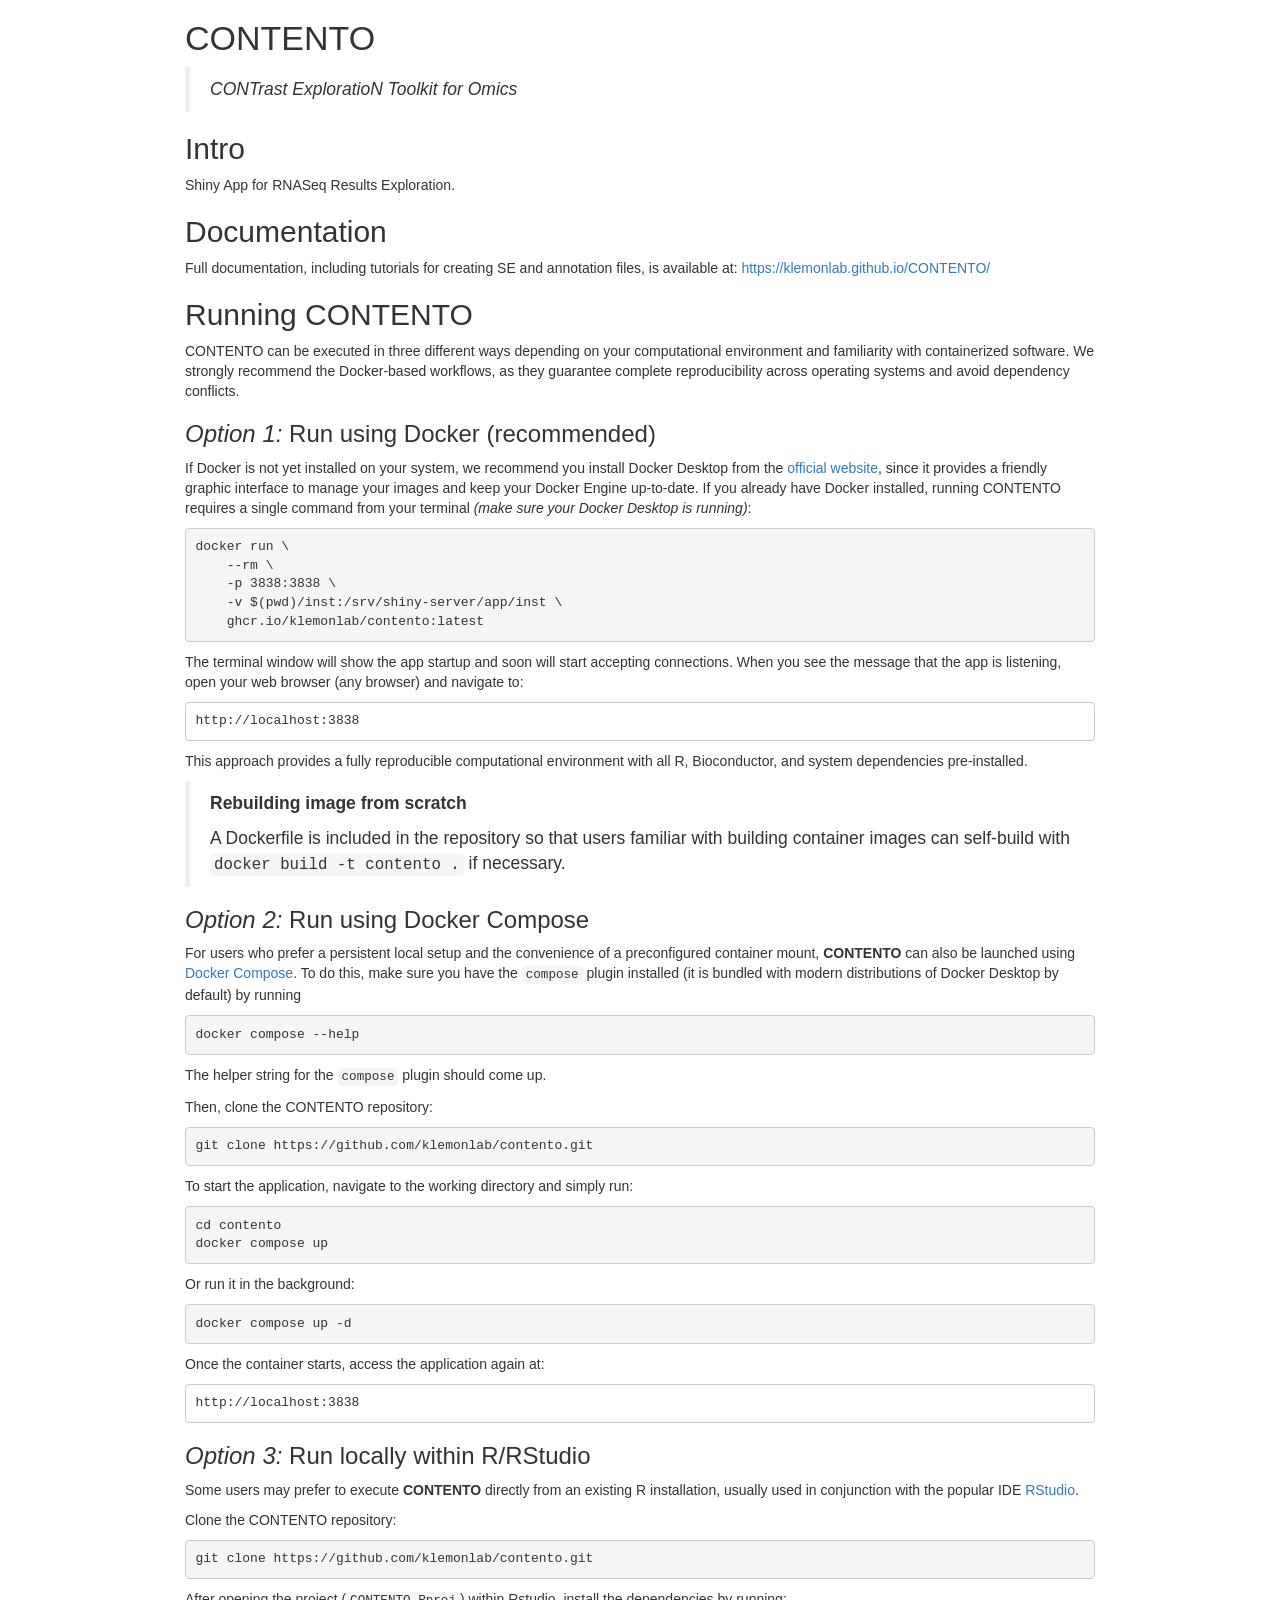
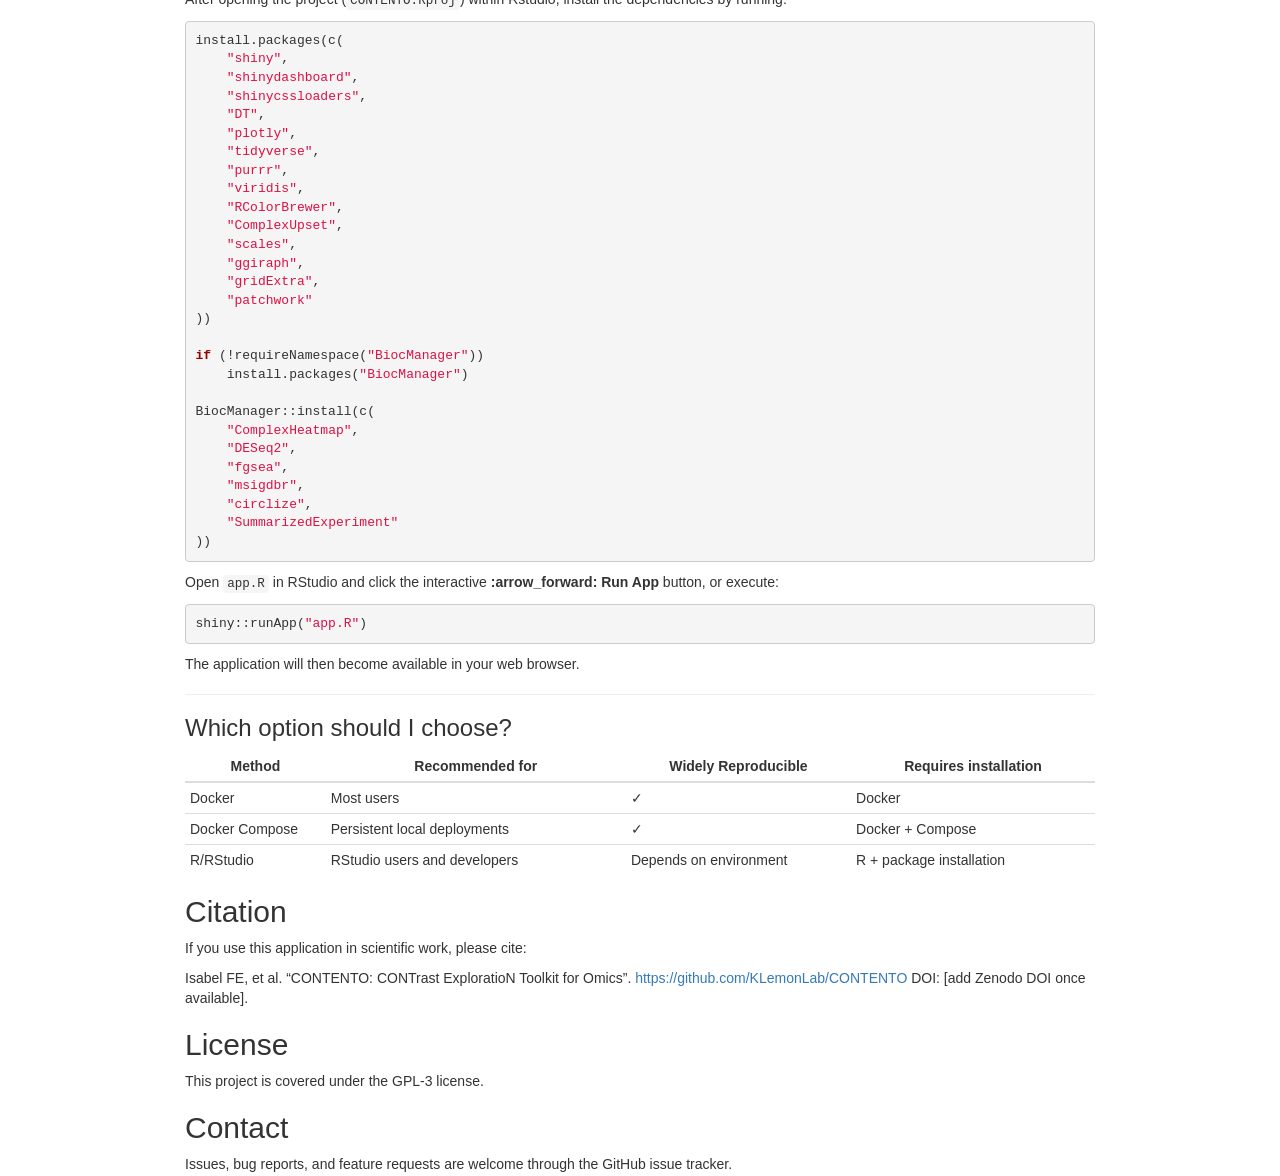
==== commit fe7116e4: "add gitpages" ====
--- a/README.html
+++ b/README.html
@@ -361,6 +361,11 @@
 <h2>Intro</h2>
 <p>Shiny App for RNASeq Results Exploration.</p>
 </div>
+<div id="documentation" class="section level2">
+<h2>Documentation</h2>
+<p>Full documentation, including tutorials for creating SE and
+annotation files, is available at: <a href="https://klemonlab.github.io/CONTENTO/" class="uri">https://klemonlab.github.io/CONTENTO/</a></p>
+</div>
 <div id="running-contento" class="section level2">
 <h2>Running CONTENTO</h2>
 <p>CONTENTO can be executed in three different ways depending on your
@@ -380,7 +385,7 @@
     --rm \
     -p 3838:3838 \
     -v $(pwd)/inst:/srv/shiny-server/app/inst \
-    ghcr.io/KLemonLab/contento:latest</code></pre>
+    ghcr.io/klemonlab/contento:latest</code></pre>
 <p>The terminal window will show the app startup and soon will start
 accepting connections. When you see the message that the app is
 listening, open your web browser (any browser) and navigate to:</p>
@@ -396,17 +401,21 @@
 </div>
 <div id="option-2-run-using-docker-compose" class="section level3">
 <h3><em>Option 2:</em> Run using Docker Compose</h3>
-<p>For users who prefer a persistent local setup and he convenience of a
-preconfigured container mount, <strong>CONTENTO</strong> can also be
+<p>For users who prefer a persistent local setup and the convenience of
+a preconfigured container mount, <strong>CONTENTO</strong> can also be
 launched using <a href="https://docs.docker.com/compose/">Docker
 Compose</a>. To do this, make sure you have the <code>compose</code>
 plugin installed (it is bundled with modern distributions of Docker
 Desktop by default) by running</p>
 <pre class="bash"><code>docker compose --help</code></pre>
-<p>The helper string for the <code>compose</code> plugin should come up.
-To start the application, navigate to the working directory and simply
-run:</p>
-<pre class="bash"><code>docker compose up</code></pre>
+<p>The helper string for the <code>compose</code> plugin should come
+up.</p>
+<p>Then, clone the CONTENTO repository:</p>
+<pre class="bash"><code>git clone https://github.com/klemonlab/contento.git</code></pre>
+<p>To start the application, navigate to the working directory and
+simply run:</p>
+<pre class="bash"><code>cd contento
+docker compose up</code></pre>
 <p>Or run it in the background:</p>
 <pre class="bash"><code>docker compose up -d</code></pre>
 <p>Once the container starts, access the application again at:</p>
@@ -417,9 +426,9 @@
 <p>Some users may prefer to execute <strong>CONTENTO</strong> directly
 from an existing R installation, usually used in conjunction with the
 popular IDE <a href="https://posit.co/download/rstudio-desktop">RStudio</a>.</p>
-<div id="install-required-packages" class="section level4">
-<h4>Install required packages</h4>
-<p>After opening the project (<code>ENASeqApp.Rptoj</code>) within
+<p>Clone the CONTENTO repository:</p>
+<pre class="bash"><code>git clone https://github.com/klemonlab/contento.git</code></pre>
+<p>After opening the project (<code>CONTENTO.Rproj</code>) within
 Rstudio, install the dependencies by running:</p>
 <pre class="r"><code>install.packages(c(
     &quot;shiny&quot;,
@@ -433,7 +442,9 @@
     &quot;RColorBrewer&quot;,
     &quot;ComplexUpset&quot;,
     &quot;scales&quot;,
-    &quot;ggiraph&quot;
+    &quot;ggiraph&quot;,
+    &quot;gridExtra&quot;,
+    &quot;patchwork&quot;
 ))
 
 if (!requireNamespace(&quot;BiocManager&quot;))
@@ -447,15 +458,11 @@
     &quot;circlize&quot;,
     &quot;SummarizedExperiment&quot;
 ))</code></pre>
-</div>
-<div id="launch-the-application" class="section level4">
-<h4>Launch the application</h4>
 <p>Open <code>app.R</code> in RStudio and click the interactive
 <strong>:arrow_forward: Run App</strong> button, or execute:</p>
 <pre class="r"><code>shiny::runApp(&quot;app.R&quot;)</code></pre>
 <p>The application will then become available in your web browser.</p>
 <hr />
-</div>
 </div>
 <div id="which-option-should-i-choose" class="section level3">
 <h3>Which option should I choose?</h3>
@@ -500,19 +507,13 @@
 <div id="citation" class="section level2">
 <h2>Citation</h2>
 <p>If you use this application in scientific work, please cite:</p>
-<blockquote>
-<p><em><strong>[TODO: citation for
-manuscript/preprint]</strong></em>.</p>
-</blockquote>
-<p>and cite this software repository:</p>
-<blockquote>
-<p><em><strong>[TODO: citation for the github Repo]</strong></em>.</p>
-</blockquote>
+<p>Isabel FE, et al. “CONTENTO: CONTrast ExploratioN Toolkit for Omics”.
+<a href="https://github.com/KLemonLab/CONTENTO" class="uri">https://github.com/KLemonLab/CONTENTO</a> DOI: [add Zenodo
+DOI once available].</p>
 </div>
 <div id="license" class="section level2">
 <h2>License</h2>
-<p>MIT License. See LICENSE file for more details <em><strong>[TODO: add
-LICENSE file]</strong></em>.</p>
+<p>This project is covered under the GPL-3 license.</p>
 </div>
 <div id="contact" class="section level2">
 <h2>Contact</h2>
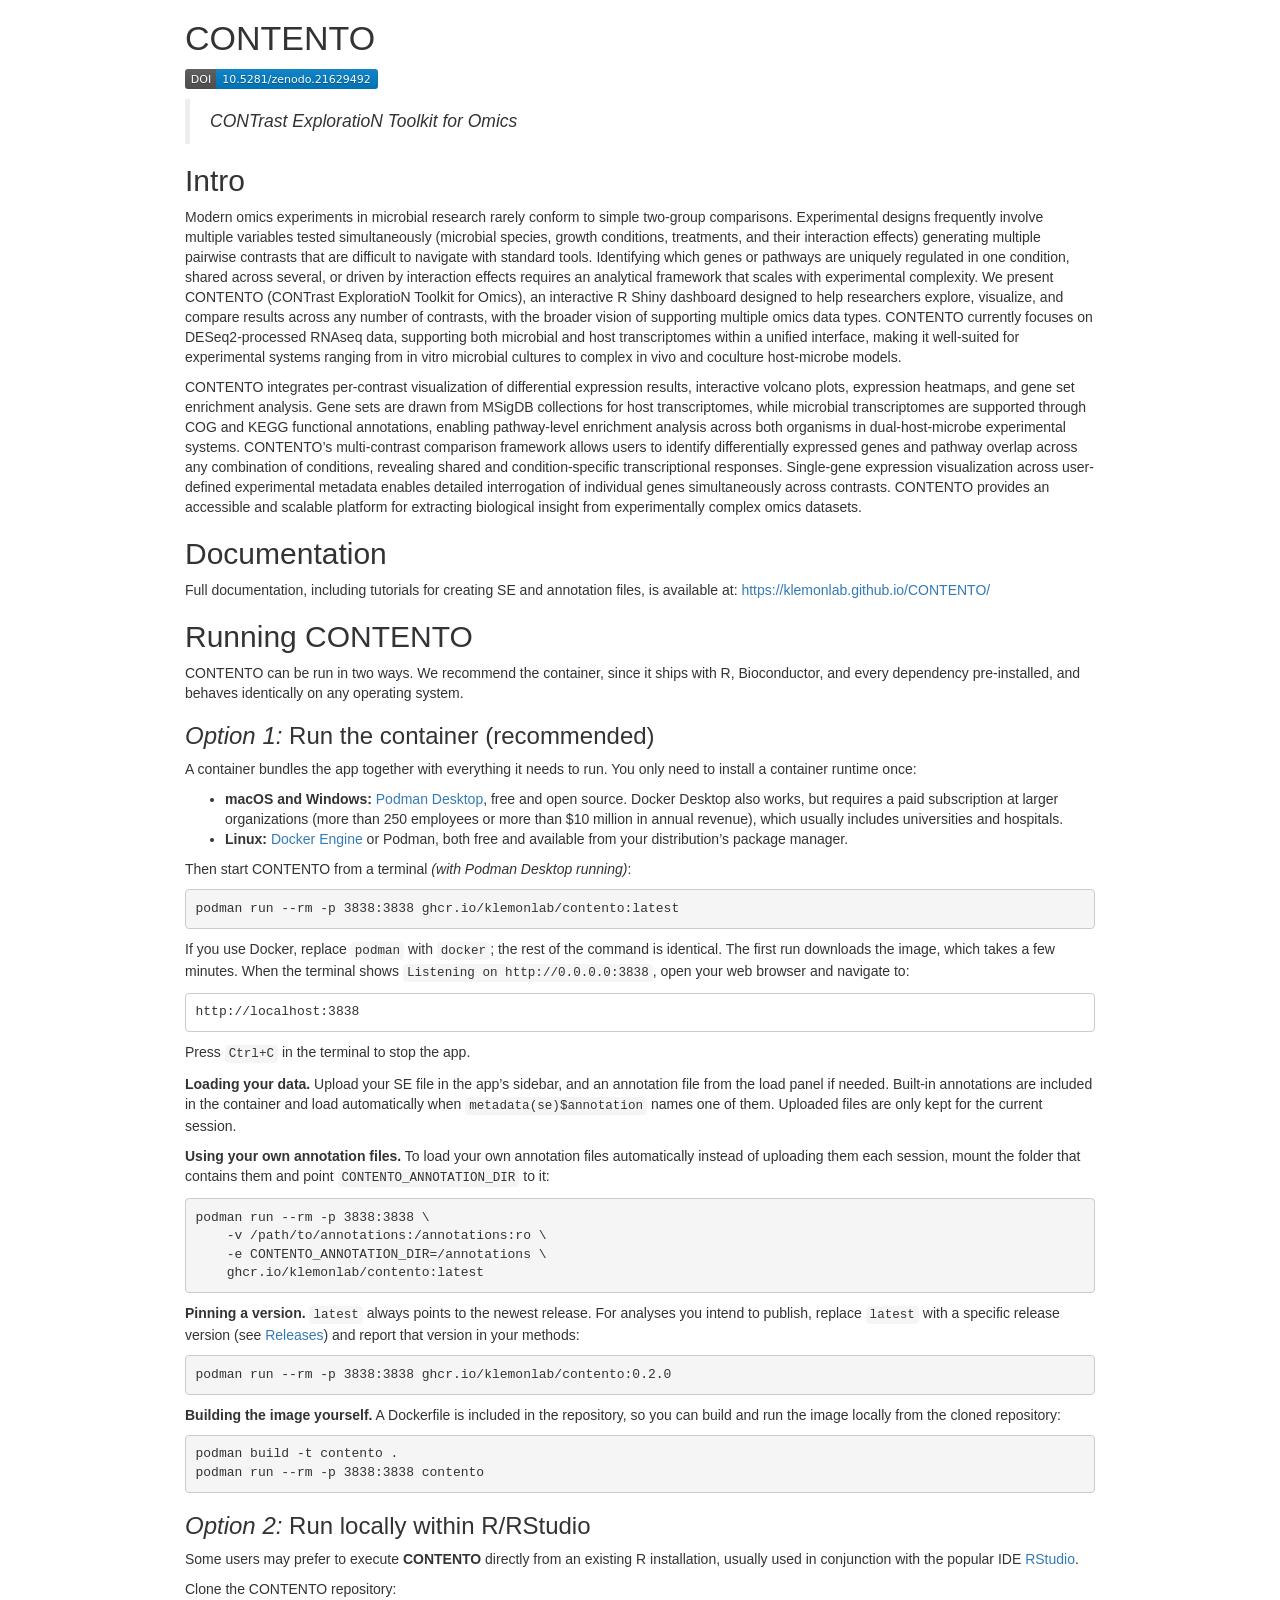
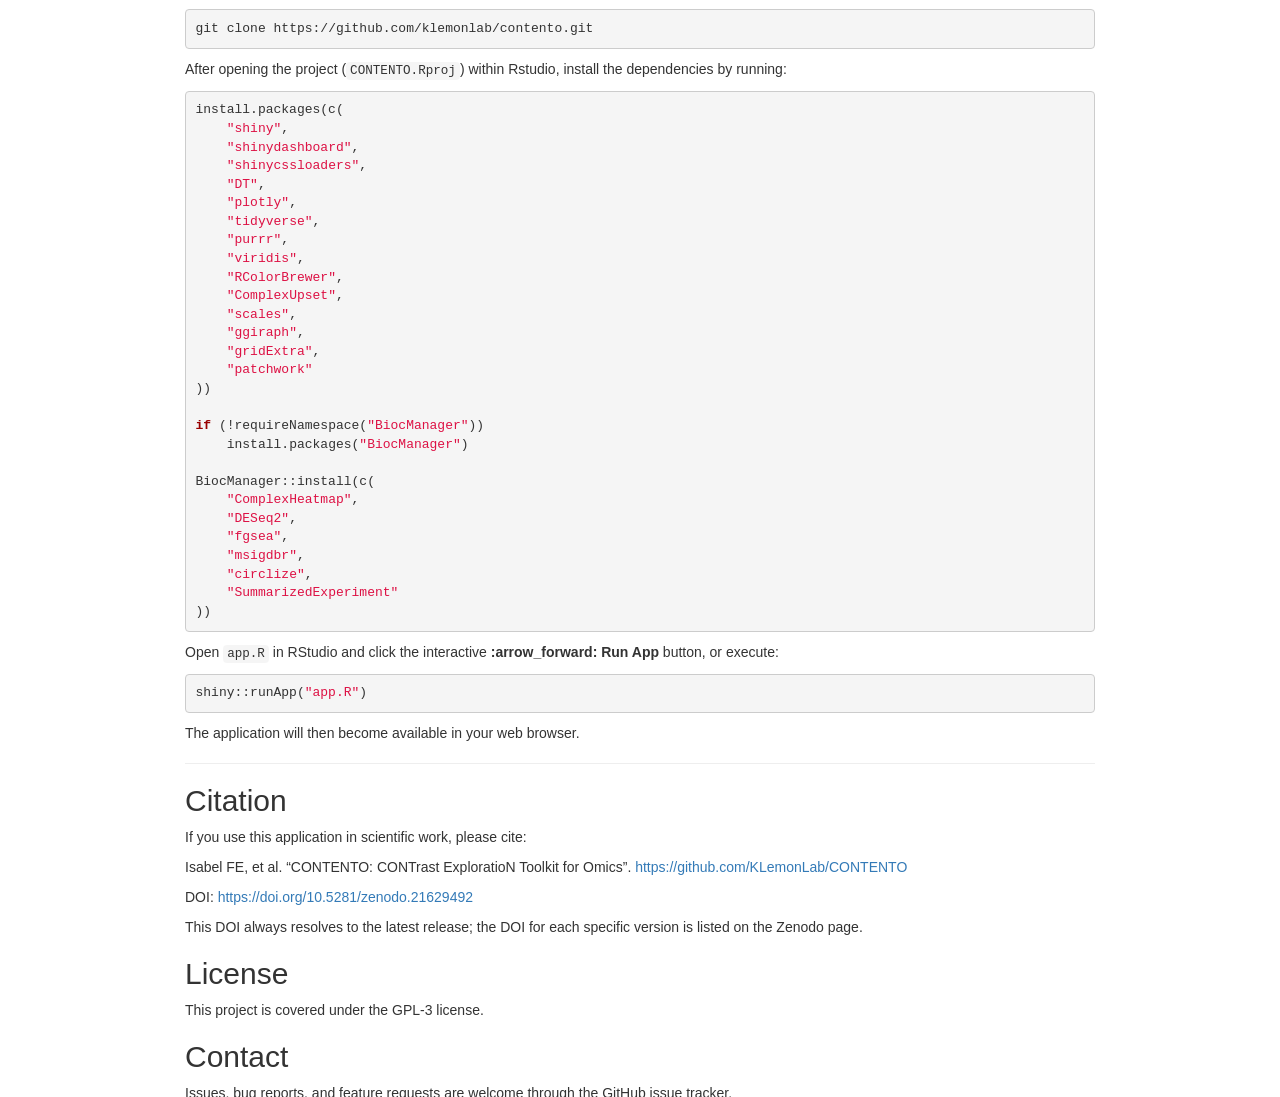
==== commit 970eca23: "Fix container setup and update docs" ====
--- a/README.html
+++ b/README.html
@@ -225,7 +225,7 @@
 color: #d14;
 }
 </style>
-<script src="[data-uri]"></script>
+<script src="data:text/javascript,%2F%2A%21%20highlight%2Ejs%20v9%2E12%2E0%20%7C%20BSD3%20License%20%7C%20git%2Eio%2Fhljslicense%20%2A%2F%0A%21function%28e%29%7Bvar%20n%3D%22object%22%3D%3Dtypeof%20window%26%26window%7C%7C%22object%22%3D%3Dtypeof%20self%26%26self%3B%22undefined%22%21%3Dtypeof%20exports%3Fe%28exports%29%3An%26%26%28n%2Ehljs%3De%28%7B%7D%29%2C%22function%22%3D%3Dtypeof%20define%26%26define%2Eamd%26%26define%28%5B%5D%2Cfunction%28%29%7Breturn%20n%2Ehljs%7D%29%29%7D%28function%28e%29%7Bfunction%20n%28e%29%7Breturn%20e%2Ereplace%28%2F%26%2Fg%2C%22%26amp%3B%22%29%2Ereplace%28%2F%3C%2Fg%2C%22%26lt%3B%22%29%2Ereplace%28%2F%3E%2Fg%2C%22%26gt%3B%22%29%7Dfunction%20t%28e%29%7Breturn%20e%2EnodeName%2EtoLowerCase%28%29%7Dfunction%20r%28e%2Cn%29%7Bvar%20t%3De%26%26e%2Eexec%28n%29%3Breturn%20t%26%260%3D%3D%3Dt%2Eindex%7Dfunction%20a%28e%29%7Breturn%20k%2Etest%28e%29%7Dfunction%20i%28e%29%7Bvar%20n%2Ct%2Cr%2Ci%2Co%3De%2EclassName%2B%22%20%22%3Bif%28o%2B%3De%2EparentNode%3Fe%2EparentNode%2EclassName%3A%22%22%2Ct%3DB%2Eexec%28o%29%29return%20w%28t%5B1%5D%29%3Ft%5B1%5D%3A%22no%2Dhighlight%22%3Bfor%28o%3Do%2Esplit%28%2F%5Cs%2B%2F%29%2Cn%3D0%2Cr%3Do%2Elength%3Br%3En%3Bn%2B%2B%29if%28i%3Do%5Bn%5D%2Ca%28i%29%7C%7Cw%28i%29%29return%20i%7Dfunction%20o%28e%29%7Bvar%20n%2Ct%3D%7B%7D%2Cr%3DArray%2Eprototype%2Eslice%2Ecall%28arguments%2C1%29%3Bfor%28n%20in%20e%29t%5Bn%5D%3De%5Bn%5D%3Breturn%20r%2EforEach%28function%28e%29%7Bfor%28n%20in%20e%29t%5Bn%5D%3De%5Bn%5D%7D%29%2Ct%7Dfunction%20u%28e%29%7Bvar%20n%3D%5B%5D%3Breturn%20function%20r%28e%2Ca%29%7Bfor%28var%20i%3De%2EfirstChild%3Bi%3Bi%3Di%2EnextSibling%293%3D%3D%3Di%2EnodeType%3Fa%2B%3Di%2EnodeValue%2Elength%3A1%3D%3D%3Di%2EnodeType%26%26%28n%2Epush%28%7Bevent%3A%22start%22%2Coffset%3Aa%2Cnode%3Ai%7D%29%2Ca%3Dr%28i%2Ca%29%2Ct%28i%29%2Ematch%28%2Fbr%7Chr%7Cimg%7Cinput%2F%29%7C%7Cn%2Epush%28%7Bevent%3A%22stop%22%2Coffset%3Aa%2Cnode%3Ai%7D%29%29%3Breturn%20a%7D%28e%2C0%29%2Cn%7Dfunction%20c%28e%2Cr%2Ca%29%7Bfunction%20i%28%29%7Breturn%20e%2Elength%26%26r%2Elength%3Fe%5B0%5D%2Eoffset%21%3D%3Dr%5B0%5D%2Eoffset%3Fe%5B0%5D%2Eoffset%3Cr%5B0%5D%2Eoffset%3Fe%3Ar%3A%22start%22%3D%3D%3Dr%5B0%5D%2Eevent%3Fe%3Ar%3Ae%2Elength%3Fe%3Ar%7Dfunction%20o%28e%29%7Bfunction%20r%28e%29%7Breturn%22%20%22%2Be%2EnodeName%2B%27%3D%22%27%2Bn%28e%2Evalue%29%2Ereplace%28%27%22%27%2C%22%26quot%3B%22%29%2B%27%22%27%7Ds%2B%3D%22%3C%22%2Bt%28e%29%2BE%2Emap%2Ecall%28e%2Eattributes%2Cr%29%2Ejoin%28%22%22%29%2B%22%3E%22%7Dfunction%20u%28e%29%7Bs%2B%3D%22%3C%2F%22%2Bt%28e%29%2B%22%3E%22%7Dfunction%20c%28e%29%7B%28%22start%22%3D%3D%3De%2Eevent%3Fo%3Au%29%28e%2Enode%29%7Dfor%28var%20l%3D0%2Cs%3D%22%22%2Cf%3D%5B%5D%3Be%2Elength%7C%7Cr%2Elength%3B%29%7Bvar%20g%3Di%28%29%3Bif%28s%2B%3Dn%28a%2Esubstring%28l%2Cg%5B0%5D%2Eoffset%29%29%2Cl%3Dg%5B0%5D%2Eoffset%2Cg%3D%3D%3De%29%7Bf%2Ereverse%28%29%2EforEach%28u%29%3Bdo%20c%28g%2Esplice%280%2C1%29%5B0%5D%29%2Cg%3Di%28%29%3Bwhile%28g%3D%3D%3De%26%26g%2Elength%26%26g%5B0%5D%2Eoffset%3D%3D%3Dl%29%3Bf%2Ereverse%28%29%2EforEach%28o%29%7Delse%22start%22%3D%3D%3Dg%5B0%5D%2Eevent%3Ff%2Epush%28g%5B0%5D%2Enode%29%3Af%2Epop%28%29%2Cc%28g%2Esplice%280%2C1%29%5B0%5D%29%7Dreturn%20s%2Bn%28a%2Esubstr%28l%29%29%7Dfunction%20l%28e%29%7Breturn%20e%2Ev%26%26%21e%2Ecached%5Fvariants%26%26%28e%2Ecached%5Fvariants%3De%2Ev%2Emap%28function%28n%29%7Breturn%20o%28e%2C%7Bv%3Anull%7D%2Cn%29%7D%29%29%2Ce%2Ecached%5Fvariants%7C%7Ce%2EeW%26%26%5Bo%28e%29%5D%7C%7C%5Be%5D%7Dfunction%20s%28e%29%7Bfunction%20n%28e%29%7Breturn%20e%26%26e%2Esource%7C%7Ce%7Dfunction%20t%28t%2Cr%29%7Breturn%20new%20RegExp%28n%28t%29%2C%22m%22%2B%28e%2EcI%3F%22i%22%3A%22%22%29%2B%28r%3F%22g%22%3A%22%22%29%29%7Dfunction%20r%28a%2Ci%29%7Bif%28%21a%2Ecompiled%29%7Bif%28a%2Ecompiled%3D%210%2Ca%2Ek%3Da%2Ek%7C%7Ca%2EbK%2Ca%2Ek%29%7Bvar%20o%3D%7B%7D%2Cu%3Dfunction%28n%2Ct%29%7Be%2EcI%26%26%28t%3Dt%2EtoLowerCase%28%29%29%2Ct%2Esplit%28%22%20%22%29%2EforEach%28function%28e%29%7Bvar%20t%3De%2Esplit%28%22%7C%22%29%3Bo%5Bt%5B0%5D%5D%3D%5Bn%2Ct%5B1%5D%3FNumber%28t%5B1%5D%29%3A1%5D%7D%29%7D%3B%22string%22%3D%3Dtypeof%20a%2Ek%3Fu%28%22keyword%22%2Ca%2Ek%29%3Ax%28a%2Ek%29%2EforEach%28function%28e%29%7Bu%28e%2Ca%2Ek%5Be%5D%29%7D%29%2Ca%2Ek%3Do%7Da%2ElR%3Dt%28a%2El%7C%7C%2F%5Cw%2B%2F%2C%210%29%2Ci%26%26%28a%2EbK%26%26%28a%2Eb%3D%22%5C%5Cb%28%22%2Ba%2EbK%2Esplit%28%22%20%22%29%2Ejoin%28%22%7C%22%29%2B%22%29%5C%5Cb%22%29%2Ca%2Eb%7C%7C%28a%2Eb%3D%2F%5CB%7C%5Cb%2F%29%2Ca%2EbR%3Dt%28a%2Eb%29%2Ca%2Ee%7C%7Ca%2EeW%7C%7C%28a%2Ee%3D%2F%5CB%7C%5Cb%2F%29%2Ca%2Ee%26%26%28a%2EeR%3Dt%28a%2Ee%29%29%2Ca%2EtE%3Dn%28a%2Ee%29%7C%7C%22%22%2Ca%2EeW%26%26i%2EtE%26%26%28a%2EtE%2B%3D%28a%2Ee%3F%22%7C%22%3A%22%22%29%2Bi%2EtE%29%29%2Ca%2Ei%26%26%28a%2EiR%3Dt%28a%2Ei%29%29%2Cnull%3D%3Da%2Er%26%26%28a%2Er%3D1%29%2Ca%2Ec%7C%7C%28a%2Ec%3D%5B%5D%29%2Ca%2Ec%3DArray%2Eprototype%2Econcat%2Eapply%28%5B%5D%2Ca%2Ec%2Emap%28function%28e%29%7Breturn%20l%28%22self%22%3D%3D%3De%3Fa%3Ae%29%7D%29%29%2Ca%2Ec%2EforEach%28function%28e%29%7Br%28e%2Ca%29%7D%29%2Ca%2Estarts%26%26r%28a%2Estarts%2Ci%29%3Bvar%20c%3Da%2Ec%2Emap%28function%28e%29%7Breturn%20e%2EbK%3F%22%5C%5C%2E%3F%28%22%2Be%2Eb%2B%22%29%5C%5C%2E%3F%22%3Ae%2Eb%7D%29%2Econcat%28%5Ba%2EtE%2Ca%2Ei%5D%29%2Emap%28n%29%2Efilter%28Boolean%29%3Ba%2Et%3Dc%2Elength%3Ft%28c%2Ejoin%28%22%7C%22%29%2C%210%29%3A%7Bexec%3Afunction%28%29%7Breturn%20null%7D%7D%7D%7Dr%28e%29%7Dfunction%20f%28e%2Ct%2Ca%2Ci%29%7Bfunction%20o%28e%2Cn%29%7Bvar%20t%2Ca%3Bfor%28t%3D0%2Ca%3Dn%2Ec%2Elength%3Ba%3Et%3Bt%2B%2B%29if%28r%28n%2Ec%5Bt%5D%2EbR%2Ce%29%29return%20n%2Ec%5Bt%5D%7Dfunction%20u%28e%2Cn%29%7Bif%28r%28e%2EeR%2Cn%29%29%7Bfor%28%3Be%2EendsParent%26%26e%2Eparent%3B%29e%3De%2Eparent%3Breturn%20e%7Dreturn%20e%2EeW%3Fu%28e%2Eparent%2Cn%29%3Avoid%200%7Dfunction%20c%28e%2Cn%29%7Breturn%21a%26%26r%28n%2EiR%2Ce%29%7Dfunction%20l%28e%2Cn%29%7Bvar%20t%3DN%2EcI%3Fn%5B0%5D%2EtoLowerCase%28%29%3An%5B0%5D%3Breturn%20e%2Ek%2EhasOwnProperty%28t%29%26%26e%2Ek%5Bt%5D%7Dfunction%20p%28e%2Cn%2Ct%2Cr%29%7Bvar%20a%3Dr%3F%22%22%3AI%2EclassPrefix%2Ci%3D%27%3Cspan%20class%3D%22%27%2Ba%2Co%3Dt%3F%22%22%3AC%3Breturn%20i%2B%3De%2B%27%22%3E%27%2Ci%2Bn%2Bo%7Dfunction%20h%28%29%7Bvar%20e%2Ct%2Cr%2Ca%3Bif%28%21E%2Ek%29return%20n%28k%29%3Bfor%28a%3D%22%22%2Ct%3D0%2CE%2ElR%2ElastIndex%3D0%2Cr%3DE%2ElR%2Eexec%28k%29%3Br%3B%29a%2B%3Dn%28k%2Esubstring%28t%2Cr%2Eindex%29%29%2Ce%3Dl%28E%2Cr%29%2Ce%3F%28B%2B%3De%5B1%5D%2Ca%2B%3Dp%28e%5B0%5D%2Cn%28r%5B0%5D%29%29%29%3Aa%2B%3Dn%28r%5B0%5D%29%2Ct%3DE%2ElR%2ElastIndex%2Cr%3DE%2ElR%2Eexec%28k%29%3Breturn%20a%2Bn%28k%2Esubstr%28t%29%29%7Dfunction%20d%28%29%7Bvar%20e%3D%22string%22%3D%3Dtypeof%20E%2EsL%3Bif%28e%26%26%21y%5BE%2EsL%5D%29return%20n%28k%29%3Bvar%20t%3De%3Ff%28E%2EsL%2Ck%2C%210%2Cx%5BE%2EsL%5D%29%3Ag%28k%2CE%2EsL%2Elength%3FE%2EsL%3Avoid%200%29%3Breturn%20E%2Er%3E0%26%26%28B%2B%3Dt%2Er%29%2Ce%26%26%28x%5BE%2EsL%5D%3Dt%2Etop%29%2Cp%28t%2Elanguage%2Ct%2Evalue%2C%211%2C%210%29%7Dfunction%20b%28%29%7BL%2B%3Dnull%21%3DE%2EsL%3Fd%28%29%3Ah%28%29%2Ck%3D%22%22%7Dfunction%20v%28e%29%7BL%2B%3De%2EcN%3Fp%28e%2EcN%2C%22%22%2C%210%29%3A%22%22%2CE%3DObject%2Ecreate%28e%2C%7Bparent%3A%7Bvalue%3AE%7D%7D%29%7Dfunction%20m%28e%2Cn%29%7Bif%28k%2B%3De%2Cnull%3D%3Dn%29return%20b%28%29%2C0%3Bvar%20t%3Do%28n%2CE%29%3Bif%28t%29return%20t%2Eskip%3Fk%2B%3Dn%3A%28t%2EeB%26%26%28k%2B%3Dn%29%2Cb%28%29%2Ct%2ErB%7C%7Ct%2EeB%7C%7C%28k%3Dn%29%29%2Cv%28t%2Cn%29%2Ct%2ErB%3F0%3An%2Elength%3Bvar%20r%3Du%28E%2Cn%29%3Bif%28r%29%7Bvar%20a%3DE%3Ba%2Eskip%3Fk%2B%3Dn%3A%28a%2ErE%7C%7Ca%2EeE%7C%7C%28k%2B%3Dn%29%2Cb%28%29%2Ca%2EeE%26%26%28k%3Dn%29%29%3Bdo%20E%2EcN%26%26%28L%2B%3DC%29%2CE%2Eskip%7C%7C%28B%2B%3DE%2Er%29%2CE%3DE%2Eparent%3Bwhile%28E%21%3D%3Dr%2Eparent%29%3Breturn%20r%2Estarts%26%26v%28r%2Estarts%2C%22%22%29%2Ca%2ErE%3F0%3An%2Elength%7Dif%28c%28n%2CE%29%29throw%20new%20Error%28%27Illegal%20lexeme%20%22%27%2Bn%2B%27%22%20for%20mode%20%22%27%2B%28E%2EcN%7C%7C%22%3Cunnamed%3E%22%29%2B%27%22%27%29%3Breturn%20k%2B%3Dn%2Cn%2Elength%7C%7C1%7Dvar%20N%3Dw%28e%29%3Bif%28%21N%29throw%20new%20Error%28%27Unknown%20language%3A%20%22%27%2Be%2B%27%22%27%29%3Bs%28N%29%3Bvar%20R%2CE%3Di%7C%7CN%2Cx%3D%7B%7D%2CL%3D%22%22%3Bfor%28R%3DE%3BR%21%3D%3DN%3BR%3DR%2Eparent%29R%2EcN%26%26%28L%3Dp%28R%2EcN%2C%22%22%2C%210%29%2BL%29%3Bvar%20k%3D%22%22%2CB%3D0%3Btry%7Bfor%28var%20M%2Cj%2CO%3D0%3B%3B%29%7Bif%28E%2Et%2ElastIndex%3DO%2CM%3DE%2Et%2Eexec%28t%29%2C%21M%29break%3Bj%3Dm%28t%2Esubstring%28O%2CM%2Eindex%29%2CM%5B0%5D%29%2CO%3DM%2Eindex%2Bj%7Dfor%28m%28t%2Esubstr%28O%29%29%2CR%3DE%3BR%2Eparent%3BR%3DR%2Eparent%29R%2EcN%26%26%28L%2B%3DC%29%3Breturn%7Br%3AB%2Cvalue%3AL%2Clanguage%3Ae%2Ctop%3AE%7D%7Dcatch%28T%29%7Bif%28T%2Emessage%26%26%2D1%21%3D%3DT%2Emessage%2EindexOf%28%22Illegal%22%29%29return%7Br%3A0%2Cvalue%3An%28t%29%7D%3Bthrow%20T%7D%7Dfunction%20g%28e%2Ct%29%7Bt%3Dt%7C%7CI%2Elanguages%7C%7Cx%28y%29%3Bvar%20r%3D%7Br%3A0%2Cvalue%3An%28e%29%7D%2Ca%3Dr%3Breturn%20t%2Efilter%28w%29%2EforEach%28function%28n%29%7Bvar%20t%3Df%28n%2Ce%2C%211%29%3Bt%2Elanguage%3Dn%2Ct%2Er%3Ea%2Er%26%26%28a%3Dt%29%2Ct%2Er%3Er%2Er%26%26%28a%3Dr%2Cr%3Dt%29%7D%29%2Ca%2Elanguage%26%26%28r%2Esecond%5Fbest%3Da%29%2Cr%7Dfunction%20p%28e%29%7Breturn%20I%2EtabReplace%7C%7CI%2EuseBR%3Fe%2Ereplace%28M%2Cfunction%28e%2Cn%29%7Breturn%20I%2EuseBR%26%26%22%5Cn%22%3D%3D%3De%3F%22%3Cbr%3E%22%3AI%2EtabReplace%3Fn%2Ereplace%28%2F%5Ct%2Fg%2CI%2EtabReplace%29%3A%22%22%7D%29%3Ae%7Dfunction%20h%28e%2Cn%2Ct%29%7Bvar%20r%3Dn%3FL%5Bn%5D%3At%2Ca%3D%5Be%2Etrim%28%29%5D%3Breturn%20e%2Ematch%28%2F%5Cbhljs%5Cb%2F%29%7C%7Ca%2Epush%28%22hljs%22%29%2C%2D1%3D%3D%3De%2EindexOf%28r%29%26%26a%2Epush%28r%29%2Ca%2Ejoin%28%22%20%22%29%2Etrim%28%29%7Dfunction%20d%28e%29%7Bvar%20n%2Ct%2Cr%2Co%2Cl%2Cs%3Di%28e%29%3Ba%28s%29%7C%7C%28I%2EuseBR%3F%28n%3Ddocument%2EcreateElementNS%28%22http%3A%2F%2Fwww%2Ew3%2Eorg%2F1999%2Fxhtml%22%2C%22div%22%29%2Cn%2EinnerHTML%3De%2EinnerHTML%2Ereplace%28%2F%5Cn%2Fg%2C%22%22%29%2Ereplace%28%2F%3Cbr%5B%20%5C%2F%5D%2A%3E%2Fg%2C%22%5Cn%22%29%29%3An%3De%2Cl%3Dn%2EtextContent%2Cr%3Ds%3Ff%28s%2Cl%2C%210%29%3Ag%28l%29%2Ct%3Du%28n%29%2Ct%2Elength%26%26%28o%3Ddocument%2EcreateElementNS%28%22http%3A%2F%2Fwww%2Ew3%2Eorg%2F1999%2Fxhtml%22%2C%22div%22%29%2Co%2EinnerHTML%3Dr%2Evalue%2Cr%2Evalue%3Dc%28t%2Cu%28o%29%2Cl%29%29%2Cr%2Evalue%3Dp%28r%2Evalue%29%2Ce%2EinnerHTML%3Dr%2Evalue%2Ce%2EclassName%3Dh%28e%2EclassName%2Cs%2Cr%2Elanguage%29%2Ce%2Eresult%3D%7Blanguage%3Ar%2Elanguage%2Cre%3Ar%2Er%7D%2Cr%2Esecond%5Fbest%26%26%28e%2Esecond%5Fbest%3D%7Blanguage%3Ar%2Esecond%5Fbest%2Elanguage%2Cre%3Ar%2Esecond%5Fbest%2Er%7D%29%29%7Dfunction%20b%28e%29%7BI%3Do%28I%2Ce%29%7Dfunction%20v%28%29%7Bif%28%21v%2Ecalled%29%7Bv%2Ecalled%3D%210%3Bvar%20e%3Ddocument%2EquerySelectorAll%28%22pre%20code%22%29%3BE%2EforEach%2Ecall%28e%2Cd%29%7D%7Dfunction%20m%28%29%7BaddEventListener%28%22DOMContentLoaded%22%2Cv%2C%211%29%2CaddEventListener%28%22load%22%2Cv%2C%211%29%7Dfunction%20N%28n%2Ct%29%7Bvar%20r%3Dy%5Bn%5D%3Dt%28e%29%3Br%2Ealiases%26%26r%2Ealiases%2EforEach%28function%28e%29%7BL%5Be%5D%3Dn%7D%29%7Dfunction%20R%28%29%7Breturn%20x%28y%29%7Dfunction%20w%28e%29%7Breturn%20e%3D%28e%7C%7C%22%22%29%2EtoLowerCase%28%29%2Cy%5Be%5D%7C%7Cy%5BL%5Be%5D%5D%7Dvar%20E%3D%5B%5D%2Cx%3DObject%2Ekeys%2Cy%3D%7B%7D%2CL%3D%7B%7D%2Ck%3D%2F%5E%28no%2D%3Fhighlight%7Cplain%7Ctext%29%24%2Fi%2CB%3D%2F%5Cblang%28%3F%3Auage%29%3F%2D%28%5B%5Cw%2D%5D%2B%29%5Cb%2Fi%2CM%3D%2F%28%28%5E%28%3C%5B%5E%3E%5D%2B%3E%7C%5Ct%7C%29%2B%7C%28%3F%3A%5Cn%29%29%29%2Fgm%2CC%3D%22%3C%2Fspan%3E%22%2CI%3D%7BclassPrefix%3A%22hljs%2D%22%2CtabReplace%3Anull%2CuseBR%3A%211%2Clanguages%3Avoid%200%7D%3Breturn%20e%2Ehighlight%3Df%2Ce%2EhighlightAuto%3Dg%2Ce%2EfixMarkup%3Dp%2Ce%2EhighlightBlock%3Dd%2Ce%2Econfigure%3Db%2Ce%2EinitHighlighting%3Dv%2Ce%2EinitHighlightingOnLoad%3Dm%2Ce%2EregisterLanguage%3DN%2Ce%2ElistLanguages%3DR%2Ce%2EgetLanguage%3Dw%2Ce%2Einherit%3Do%2Ce%2EIR%3D%22%5Ba%2DzA%2DZ%5D%5C%5Cw%2A%22%2Ce%2EUIR%3D%22%5Ba%2DzA%2DZ%5F%5D%5C%5Cw%2A%22%2Ce%2ENR%3D%22%5C%5Cb%5C%5Cd%2B%28%5C%5C%2E%5C%5Cd%2B%29%3F%22%2Ce%2ECNR%3D%22%28%2D%3F%29%28%5C%5Cb0%5BxX%5D%5Ba%2DfA%2DF0%2D9%5D%2B%7C%28%5C%5Cb%5C%5Cd%2B%28%5C%5C%2E%5C%5Cd%2A%29%3F%7C%5C%5C%2E%5C%5Cd%2B%29%28%5BeE%5D%5B%2D%2B%5D%3F%5C%5Cd%2B%29%3F%29%22%2Ce%2EBNR%3D%22%5C%5Cb%280b%5B01%5D%2B%29%22%2Ce%2ERSR%3D%22%21%7C%21%3D%7C%21%3D%3D%7C%25%7C%25%3D%7C%26%7C%26%26%7C%26%3D%7C%5C%5C%2A%7C%5C%5C%2A%3D%7C%5C%5C%2B%7C%5C%5C%2B%3D%7C%2C%7C%2D%7C%2D%3D%7C%2F%3D%7C%2F%7C%3A%7C%3B%7C%3C%3C%7C%3C%3C%3D%7C%3C%3D%7C%3C%7C%3D%3D%3D%7C%3D%3D%7C%3D%7C%3E%3E%3E%3D%7C%3E%3E%3D%7C%3E%3D%7C%3E%3E%3E%7C%3E%3E%7C%3E%7C%5C%5C%3F%7C%5C%5C%5B%7C%5C%5C%7B%7C%5C%5C%28%7C%5C%5C%5E%7C%5C%5C%5E%3D%7C%5C%5C%7C%7C%5C%5C%7C%3D%7C%5C%5C%7C%5C%5C%7C%7C%7E%22%2Ce%2EBE%3D%7Bb%3A%22%5C%5C%5C%5C%5B%5C%5Cs%5C%5CS%5D%22%2Cr%3A0%7D%2Ce%2EASM%3D%7BcN%3A%22string%22%2Cb%3A%22%27%22%2Ce%3A%22%27%22%2Ci%3A%22%5C%5Cn%22%2Cc%3A%5Be%2EBE%5D%7D%2Ce%2EQSM%3D%7BcN%3A%22string%22%2Cb%3A%27%22%27%2Ce%3A%27%22%27%2Ci%3A%22%5C%5Cn%22%2Cc%3A%5Be%2EBE%5D%7D%2Ce%2EPWM%3D%7Bb%3A%2F%5Cb%28a%7Can%7Cthe%7Care%7CI%27m%7Cisn%27t%7Cdon%27t%7Cdoesn%27t%7Cwon%27t%7Cbut%7Cjust%7Cshould%7Cpretty%7Csimply%7Cenough%7Cgonna%7Cgoing%7Cwtf%7Cso%7Csuch%7Cwill%7Cyou%7Cyour%7Cthey%7Clike%7Cmore%29%5Cb%2F%7D%2Ce%2EC%3Dfunction%28n%2Ct%2Cr%29%7Bvar%20a%3De%2Einherit%28%7BcN%3A%22comment%22%2Cb%3An%2Ce%3At%2Cc%3A%5B%5D%7D%2Cr%7C%7C%7B%7D%29%3Breturn%20a%2Ec%2Epush%28e%2EPWM%29%2Ca%2Ec%2Epush%28%7BcN%3A%22doctag%22%2Cb%3A%22%28%3F%3ATODO%7CFIXME%7CNOTE%7CBUG%7CXXX%29%3A%22%2Cr%3A0%7D%29%2Ca%7D%2Ce%2ECLCM%3De%2EC%28%22%2F%2F%22%2C%22%24%22%29%2Ce%2ECBCM%3De%2EC%28%22%2F%5C%5C%2A%22%2C%22%5C%5C%2A%2F%22%29%2Ce%2EHCM%3De%2EC%28%22%23%22%2C%22%24%22%29%2Ce%2ENM%3D%7BcN%3A%22number%22%2Cb%3Ae%2ENR%2Cr%3A0%7D%2Ce%2ECNM%3D%7BcN%3A%22number%22%2Cb%3Ae%2ECNR%2Cr%3A0%7D%2Ce%2EBNM%3D%7BcN%3A%22number%22%2Cb%3Ae%2EBNR%2Cr%3A0%7D%2Ce%2ECSSNM%3D%7BcN%3A%22number%22%2Cb%3Ae%2ENR%2B%22%28%25%7Cem%7Cex%7Cch%7Crem%7Cvw%7Cvh%7Cvmin%7Cvmax%7Ccm%7Cmm%7Cin%7Cpt%7Cpc%7Cpx%7Cdeg%7Cgrad%7Crad%7Cturn%7Cs%7Cms%7CHz%7CkHz%7Cdpi%7Cdpcm%7Cdppx%29%3F%22%2Cr%3A0%7D%2Ce%2ERM%3D%7BcN%3A%22regexp%22%2Cb%3A%2F%5C%2F%2F%2Ce%3A%2F%5C%2F%5Bgimuy%5D%2A%2F%2Ci%3A%2F%5Cn%2F%2Cc%3A%5Be%2EBE%2C%7Bb%3A%2F%5C%5B%2F%2Ce%3A%2F%5C%5D%2F%2Cr%3A0%2Cc%3A%5Be%2EBE%5D%7D%5D%7D%2Ce%2ETM%3D%7BcN%3A%22title%22%2Cb%3Ae%2EIR%2Cr%3A0%7D%2Ce%2EUTM%3D%7BcN%3A%22title%22%2Cb%3Ae%2EUIR%2Cr%3A0%7D%2Ce%2EMETHOD%5FGUARD%3D%7Bb%3A%22%5C%5C%2E%5C%5Cs%2A%22%2Be%2EUIR%2Cr%3A0%7D%2Ce%7D%29%3Bhljs%2EregisterLanguage%28%22sql%22%2Cfunction%28e%29%7Bvar%20t%3De%2EC%28%22%2D%2D%22%2C%22%24%22%29%3Breturn%7BcI%3A%210%2Ci%3A%2F%5B%3C%3E%7B%7D%2A%23%5D%2F%2Cc%3A%5B%7BbK%3A%22begin%20end%20start%20commit%20rollback%20savepoint%20lock%20alter%20create%20drop%20rename%20call%20delete%20do%20handler%20insert%20load%20replace%20select%20truncate%20update%20set%20show%20pragma%20grant%20merge%20describe%20use%20explain%20help%20declare%20prepare%20execute%20deallocate%20release%20unlock%20purge%20reset%20change%20stop%20analyze%20cache%20flush%20optimize%20repair%20kill%20install%20uninstall%20checksum%20restore%20check%20backup%20revoke%20comment%22%2Ce%3A%2F%3B%2F%2CeW%3A%210%2Cl%3A%2F%5B%5Cw%5C%2E%5D%2B%2F%2Ck%3A%7Bkeyword%3A%22abort%20abs%20absolute%20acc%20acce%20accep%20accept%20access%20accessed%20accessible%20account%20acos%20action%20activate%20add%20addtime%20admin%20administer%20advanced%20advise%20aes%5Fdecrypt%20aes%5Fencrypt%20after%20agent%20aggregate%20ali%20alia%20alias%20allocate%20allow%20alter%20always%20analyze%20ancillary%20and%20any%20anydata%20anydataset%20anyschema%20anytype%20apply%20archive%20archived%20archivelog%20are%20as%20asc%20ascii%20asin%20assembly%20assertion%20associate%20asynchronous%20at%20atan%20atn2%20attr%20attri%20attrib%20attribu%20attribut%20attribute%20attributes%20audit%20authenticated%20authentication%20authid%20authors%20auto%20autoallocate%20autodblink%20autoextend%20automatic%20availability%20avg%20backup%20badfile%20basicfile%20before%20begin%20beginning%20benchmark%20between%20bfile%20bfile%5Fbase%20big%20bigfile%20bin%20binary%5Fdouble%20binary%5Ffloat%20binlog%20bit%5Fand%20bit%5Fcount%20bit%5Flength%20bit%5For%20bit%5Fxor%20bitmap%20blob%5Fbase%20block%20blocksize%20body%20both%20bound%20buffer%5Fcache%20buffer%5Fpool%20build%20bulk%20by%20byte%20byteordermark%20bytes%20cache%20caching%20call%20calling%20cancel%20capacity%20cascade%20cascaded%20case%20cast%20catalog%20category%20ceil%20ceiling%20chain%20change%20changed%20char%5Fbase%20char%5Flength%20character%5Flength%20characters%20characterset%20charindex%20charset%20charsetform%20charsetid%20check%20checksum%20checksum%5Fagg%20child%20choose%20chr%20chunk%20class%20cleanup%20clear%20client%20clob%20clob%5Fbase%20clone%20close%20cluster%5Fid%20cluster%5Fprobability%20cluster%5Fset%20clustering%20coalesce%20coercibility%20col%20collate%20collation%20collect%20colu%20colum%20column%20column%5Fvalue%20columns%20columns%5Fupdated%20comment%20commit%20compact%20compatibility%20compiled%20complete%20composite%5Flimit%20compound%20compress%20compute%20concat%20concat%5Fws%20concurrent%20confirm%20conn%20connec%20connect%20connect%5Fby%5Fiscycle%20connect%5Fby%5Fisleaf%20connect%5Fby%5Froot%20connect%5Ftime%20connection%20consider%20consistent%20constant%20constraint%20constraints%20constructor%20container%20content%20contents%20context%20contributors%20controlfile%20conv%20convert%20convert%5Ftz%20corr%20corr%5Fk%20corr%5Fs%20corresponding%20corruption%20cos%20cost%20count%20count%5Fbig%20counted%20covar%5Fpop%20covar%5Fsamp%20cpu%5Fper%5Fcall%20cpu%5Fper%5Fsession%20crc32%20create%20creation%20critical%20cross%20cube%20cume%5Fdist%20curdate%20current%20current%5Fdate%20current%5Ftime%20current%5Ftimestamp%20current%5Fuser%20cursor%20curtime%20customdatum%20cycle%20data%20database%20databases%20datafile%20datafiles%20datalength%20date%5Fadd%20date%5Fcache%20date%5Fformat%20date%5Fsub%20dateadd%20datediff%20datefromparts%20datename%20datepart%20datetime2fromparts%20day%20day%5Fto%5Fsecond%20dayname%20dayofmonth%20dayofweek%20dayofyear%20days%20db%5Frole%5Fchange%20dbtimezone%20ddl%20deallocate%20declare%20decode%20decompose%20decrement%20decrypt%20deduplicate%20def%20defa%20defau%20defaul%20default%20defaults%20deferred%20defi%20defin%20define%20degrees%20delayed%20delegate%20delete%20delete%5Fall%20delimited%20demand%20dense%5Frank%20depth%20dequeue%20des%5Fdecrypt%20des%5Fencrypt%20des%5Fkey%5Ffile%20desc%20descr%20descri%20describ%20describe%20descriptor%20deterministic%20diagnostics%20difference%20dimension%20direct%5Fload%20directory%20disable%20disable%5Fall%20disallow%20disassociate%20discardfile%20disconnect%20diskgroup%20distinct%20distinctrow%20distribute%20distributed%20div%20do%20document%20domain%20dotnet%20double%20downgrade%20drop%20dumpfile%20duplicate%20duration%20each%20edition%20editionable%20editions%20element%20ellipsis%20else%20elsif%20elt%20empty%20enable%20enable%5Fall%20enclosed%20encode%20encoding%20encrypt%20end%20end%2Dexec%20endian%20enforced%20engine%20engines%20enqueue%20enterprise%20entityescaping%20eomonth%20error%20errors%20escaped%20evalname%20evaluate%20event%20eventdata%20events%20except%20exception%20exceptions%20exchange%20exclude%20excluding%20execu%20execut%20execute%20exempt%20exists%20exit%20exp%20expire%20explain%20export%20export%5Fset%20extended%20extent%20external%20external%5F1%20external%5F2%20externally%20extract%20failed%20failed%5Flogin%5Fattempts%20failover%20failure%20far%20fast%20feature%5Fset%20feature%5Fvalue%20fetch%20field%20fields%20file%20file%5Fname%5Fconvert%20filesystem%5Flike%5Flogging%20final%20finish%20first%20first%5Fvalue%20fixed%20flash%5Fcache%20flashback%20floor%20flush%20following%20follows%20for%20forall%20force%20form%20forma%20format%20found%20found%5Frows%20freelist%20freelists%20freepools%20fresh%20from%20from%5Fbase64%20from%5Fdays%20ftp%20full%20function%20general%20generated%20get%20get%5Fformat%20get%5Flock%20getdate%20getutcdate%20global%20global%5Fname%20globally%20go%20goto%20grant%20grants%20greatest%20group%20group%5Fconcat%20group%5Fid%20grouping%20grouping%5Fid%20groups%20gtid%5Fsubtract%20guarantee%20guard%20handler%20hash%20hashkeys%20having%20hea%20head%20headi%20headin%20heading%20heap%20help%20hex%20hierarchy%20high%20high%5Fpriority%20hosts%20hour%20http%20id%20ident%5Fcurrent%20ident%5Fincr%20ident%5Fseed%20identified%20identity%20idle%5Ftime%20if%20ifnull%20ignore%20iif%20ilike%20ilm%20immediate%20import%20in%20include%20including%20increment%20index%20indexes%20indexing%20indextype%20indicator%20indices%20inet6%5Faton%20inet6%5Fntoa%20inet%5Faton%20inet%5Fntoa%20infile%20initial%20initialized%20initially%20initrans%20inmemory%20inner%20innodb%20input%20insert%20install%20instance%20instantiable%20instr%20interface%20interleaved%20intersect%20into%20invalidate%20invisible%20is%20is%5Ffree%5Flock%20is%5Fipv4%20is%5Fipv4%5Fcompat%20is%5Fnot%20is%5Fnot%5Fnull%20is%5Fused%5Flock%20isdate%20isnull%20isolation%20iterate%20java%20join%20json%20json%5Fexists%20keep%20keep%5Fduplicates%20key%20keys%20kill%20language%20large%20last%20last%5Fday%20last%5Finsert%5Fid%20last%5Fvalue%20lax%20lcase%20lead%20leading%20least%20leaves%20left%20len%20lenght%20length%20less%20level%20levels%20library%20like%20like2%20like4%20likec%20limit%20lines%20link%20list%20listagg%20little%20ln%20load%20load%5Ffile%20lob%20lobs%20local%20localtime%20localtimestamp%20locate%20locator%20lock%20locked%20log%20log10%20log2%20logfile%20logfiles%20logging%20logical%20logical%5Freads%5Fper%5Fcall%20logoff%20logon%20logs%20long%20loop%20low%20low%5Fpriority%20lower%20lpad%20lrtrim%20ltrim%20main%20make%5Fset%20makedate%20maketime%20managed%20management%20manual%20map%20mapping%20mask%20master%20master%5Fpos%5Fwait%20match%20matched%20materialized%20max%20maxextents%20maximize%20maxinstances%20maxlen%20maxlogfiles%20maxloghistory%20maxlogmembers%20maxsize%20maxtrans%20md5%20measures%20median%20medium%20member%20memcompress%20memory%20merge%20microsecond%20mid%20migration%20min%20minextents%20minimum%20mining%20minus%20minute%20minvalue%20missing%20mod%20mode%20model%20modification%20modify%20module%20monitoring%20month%20months%20mount%20move%20movement%20multiset%20mutex%20name%20name%5Fconst%20names%20nan%20national%20native%20natural%20nav%20nchar%20nclob%20nested%20never%20new%20newline%20next%20nextval%20no%20no%5Fwrite%5Fto%5Fbinlog%20noarchivelog%20noaudit%20nobadfile%20nocheck%20nocompress%20nocopy%20nocycle%20nodelay%20nodiscardfile%20noentityescaping%20noguarantee%20nokeep%20nologfile%20nomapping%20nomaxvalue%20nominimize%20nominvalue%20nomonitoring%20none%20noneditionable%20nonschema%20noorder%20nopr%20nopro%20noprom%20nopromp%20noprompt%20norely%20noresetlogs%20noreverse%20normal%20norowdependencies%20noschemacheck%20noswitch%20not%20nothing%20notice%20notrim%20novalidate%20now%20nowait%20nth%5Fvalue%20nullif%20nulls%20num%20numb%20numbe%20nvarchar%20nvarchar2%20object%20ocicoll%20ocidate%20ocidatetime%20ociduration%20ociinterval%20ociloblocator%20ocinumber%20ociref%20ocirefcursor%20ocirowid%20ocistring%20ocitype%20oct%20octet%5Flength%20of%20off%20offline%20offset%20oid%20oidindex%20old%20on%20online%20only%20opaque%20open%20operations%20operator%20optimal%20optimize%20option%20optionally%20or%20oracle%20oracle%5Fdate%20oradata%20ord%20ordaudio%20orddicom%20orddoc%20order%20ordimage%20ordinality%20ordvideo%20organization%20orlany%20orlvary%20out%20outer%20outfile%20outline%20output%20over%20overflow%20overriding%20package%20pad%20parallel%20parallel%5Fenable%20parameters%20parent%20parse%20partial%20partition%20partitions%20pascal%20passing%20password%20password%5Fgrace%5Ftime%20password%5Flock%5Ftime%20password%5Freuse%5Fmax%20password%5Freuse%5Ftime%20password%5Fverify%5Ffunction%20patch%20path%20patindex%20pctincrease%20pctthreshold%20pctused%20pctversion%20percent%20percent%5Frank%20percentile%5Fcont%20percentile%5Fdisc%20performance%20period%20period%5Fadd%20period%5Fdiff%20permanent%20physical%20pi%20pipe%20pipelined%20pivot%20pluggable%20plugin%20policy%20position%20post%5Ftransaction%20pow%20power%20pragma%20prebuilt%20precedes%20preceding%20precision%20prediction%20prediction%5Fcost%20prediction%5Fdetails%20prediction%5Fprobability%20prediction%5Fset%20prepare%20present%20preserve%20prior%20priority%20private%20private%5Fsga%20privileges%20procedural%20procedure%20procedure%5Fanalyze%20processlist%20profiles%20project%20prompt%20protection%20public%20publishingservername%20purge%20quarter%20query%20quick%20quiesce%20quota%20quotename%20radians%20raise%20rand%20range%20rank%20raw%20read%20reads%20readsize%20rebuild%20record%20records%20recover%20recovery%20recursive%20recycle%20redo%20reduced%20ref%20reference%20referenced%20references%20referencing%20refresh%20regexp%5Flike%20register%20regr%5Favgx%20regr%5Favgy%20regr%5Fcount%20regr%5Fintercept%20regr%5Fr2%20regr%5Fslope%20regr%5Fsxx%20regr%5Fsxy%20reject%20rekey%20relational%20relative%20relaylog%20release%20release%5Flock%20relies%5Fon%20relocate%20rely%20rem%20remainder%20rename%20repair%20repeat%20replace%20replicate%20replication%20required%20reset%20resetlogs%20resize%20resource%20respect%20restore%20restricted%20result%20result%5Fcache%20resumable%20resume%20retention%20return%20returning%20returns%20reuse%20reverse%20revoke%20right%20rlike%20role%20roles%20rollback%20rolling%20rollup%20round%20row%20row%5Fcount%20rowdependencies%20rowid%20rownum%20rows%20rtrim%20rules%20safe%20salt%20sample%20save%20savepoint%20sb1%20sb2%20sb4%20scan%20schema%20schemacheck%20scn%20scope%20scroll%20sdo%5Fgeoraster%20sdo%5Ftopo%5Fgeometry%20search%20sec%5Fto%5Ftime%20second%20section%20securefile%20security%20seed%20segment%20select%20self%20sequence%20sequential%20serializable%20server%20servererror%20session%20session%5Fuser%20sessions%5Fper%5Fuser%20set%20sets%20settings%20sha%20sha1%20sha2%20share%20shared%20shared%5Fpool%20short%20show%20shrink%20shutdown%20si%5Faveragecolor%20si%5Fcolorhistogram%20si%5Ffeaturelist%20si%5Fpositionalcolor%20si%5Fstillimage%20si%5Ftexture%20siblings%20sid%20sign%20sin%20size%20size%5Ft%20sizes%20skip%20slave%20sleep%20smalldatetimefromparts%20smallfile%20snapshot%20some%20soname%20sort%20soundex%20source%20space%20sparse%20spfile%20split%20sql%20sql%5Fbig%5Fresult%20sql%5Fbuffer%5Fresult%20sql%5Fcache%20sql%5Fcalc%5Ffound%5Frows%20sql%5Fsmall%5Fresult%20sql%5Fvariant%5Fproperty%20sqlcode%20sqldata%20sqlerror%20sqlname%20sqlstate%20sqrt%20square%20standalone%20standby%20start%20starting%20startup%20statement%20static%20statistics%20stats%5Fbinomial%5Ftest%20stats%5Fcrosstab%20stats%5Fks%5Ftest%20stats%5Fmode%20stats%5Fmw%5Ftest%20stats%5Fone%5Fway%5Fanova%20stats%5Ft%5Ftest%5F%20stats%5Ft%5Ftest%5Findep%20stats%5Ft%5Ftest%5Fone%20stats%5Ft%5Ftest%5Fpaired%20stats%5Fwsr%5Ftest%20status%20std%20stddev%20stddev%5Fpop%20stddev%5Fsamp%20stdev%20stop%20storage%20store%20stored%20str%20str%5Fto%5Fdate%20straight%5Fjoin%20strcmp%20strict%20string%20struct%20stuff%20style%20subdate%20subpartition%20subpartitions%20substitutable%20substr%20substring%20subtime%20subtring%5Findex%20subtype%20success%20sum%20suspend%20switch%20switchoffset%20switchover%20sync%20synchronous%20synonym%20sys%20sys%5Fxmlagg%20sysasm%20sysaux%20sysdate%20sysdatetimeoffset%20sysdba%20sysoper%20system%20system%5Fuser%20sysutcdatetime%20table%20tables%20tablespace%20tan%20tdo%20template%20temporary%20terminated%20tertiary%5Fweights%20test%20than%20then%20thread%20through%20tier%20ties%20time%20time%5Fformat%20time%5Fzone%20timediff%20timefromparts%20timeout%20timestamp%20timestampadd%20timestampdiff%20timezone%5Fabbr%20timezone%5Fminute%20timezone%5Fregion%20to%20to%5Fbase64%20to%5Fdate%20to%5Fdays%20to%5Fseconds%20todatetimeoffset%20trace%20tracking%20transaction%20transactional%20translate%20translation%20treat%20trigger%20trigger%5Fnestlevel%20triggers%20trim%20truncate%20try%5Fcast%20try%5Fconvert%20try%5Fparse%20type%20ub1%20ub2%20ub4%20ucase%20unarchived%20unbounded%20uncompress%20under%20undo%20unhex%20unicode%20uniform%20uninstall%20union%20unique%20unix%5Ftimestamp%20unknown%20unlimited%20unlock%20unpivot%20unrecoverable%20unsafe%20unsigned%20until%20untrusted%20unusable%20unused%20update%20updated%20upgrade%20upped%20upper%20upsert%20url%20urowid%20usable%20usage%20use%20use%5Fstored%5Foutlines%20user%20user%5Fdata%20user%5Fresources%20users%20using%20utc%5Fdate%20utc%5Ftimestamp%20uuid%20uuid%5Fshort%20validate%20validate%5Fpassword%5Fstrength%20validation%20valist%20value%20values%20var%20var%5Fsamp%20varcharc%20vari%20varia%20variab%20variabl%20variable%20variables%20variance%20varp%20varraw%20varrawc%20varray%20verify%20version%20versions%20view%20virtual%20visible%20void%20wait%20wallet%20warning%20warnings%20week%20weekday%20weekofyear%20wellformed%20when%20whene%20whenev%20wheneve%20whenever%20where%20while%20whitespace%20with%20within%20without%20work%20wrapped%20xdb%20xml%20xmlagg%20xmlattributes%20xmlcast%20xmlcolattval%20xmlelement%20xmlexists%20xmlforest%20xmlindex%20xmlnamespaces%20xmlpi%20xmlquery%20xmlroot%20xmlschema%20xmlserialize%20xmltable%20xmltype%20xor%20year%20year%5Fto%5Fmonth%20years%20yearweek%22%2Cliteral%3A%22true%20false%20null%22%2Cbuilt%5Fin%3A%22array%20bigint%20binary%20bit%20blob%20boolean%20char%20character%20date%20dec%20decimal%20float%20int%20int8%20integer%20interval%20number%20numeric%20real%20record%20serial%20serial8%20smallint%20text%20varchar%20varying%20void%22%7D%2Cc%3A%5B%7BcN%3A%22string%22%2Cb%3A%22%27%22%2Ce%3A%22%27%22%2Cc%3A%5Be%2EBE%2C%7Bb%3A%22%27%27%22%7D%5D%7D%2C%7BcN%3A%22string%22%2Cb%3A%27%22%27%2Ce%3A%27%22%27%2Cc%3A%5Be%2EBE%2C%7Bb%3A%27%22%22%27%7D%5D%7D%2C%7BcN%3A%22string%22%2Cb%3A%22%60%22%2Ce%3A%22%60%22%2Cc%3A%5Be%2EBE%5D%7D%2Ce%2ECNM%2Ce%2ECBCM%2Ct%5D%7D%2Ce%2ECBCM%2Ct%5D%7D%7D%29%3Bhljs%2EregisterLanguage%28%22r%22%2Cfunction%28e%29%7Bvar%20r%3D%22%28%5Ba%2DzA%2DZ%5D%7C%5C%5C%2E%5Ba%2DzA%2DZ%2E%5D%29%5Ba%2DzA%2DZ0%2D9%2E%5F%5D%2A%22%3Breturn%7Bc%3A%5Be%2EHCM%2C%7Bb%3Ar%2Cl%3Ar%2Ck%3A%7Bkeyword%3A%22function%20if%20in%20break%20next%20repeat%20else%20for%20return%20switch%20while%20try%20tryCatch%20stop%20warning%20require%20library%20attach%20detach%20source%20setMethod%20setGeneric%20setGroupGeneric%20setClass%20%2E%2E%2E%22%2Cliteral%3A%22NULL%20NA%20TRUE%20FALSE%20T%20F%20Inf%20NaN%20NA%5Finteger%5F%7C10%20NA%5Freal%5F%7C10%20NA%5Fcharacter%5F%7C10%20NA%5Fcomplex%5F%7C10%22%7D%2Cr%3A0%7D%2C%7BcN%3A%22number%22%2Cb%3A%220%5BxX%5D%5B0%2D9a%2DfA%2DF%5D%2B%5BLi%5D%3F%5C%5Cb%22%2Cr%3A0%7D%2C%7BcN%3A%22number%22%2Cb%3A%22%5C%5Cd%2B%28%3F%3A%5BeE%5D%5B%2B%5C%5C%2D%5D%3F%5C%5Cd%2A%29%3FL%5C%5Cb%22%2Cr%3A0%7D%2C%7BcN%3A%22number%22%2Cb%3A%22%5C%5Cd%2B%5C%5C%2E%28%3F%21%5C%5Cd%29%28%3F%3Ai%5C%5Cb%29%3F%22%2Cr%3A0%7D%2C%7BcN%3A%22number%22%2Cb%3A%22%5C%5Cd%2B%28%3F%3A%5C%5C%2E%5C%5Cd%2A%29%3F%28%3F%3A%5BeE%5D%5B%2B%5C%5C%2D%5D%3F%5C%5Cd%2A%29%3Fi%3F%5C%5Cb%22%2Cr%3A0%7D%2C%7BcN%3A%22number%22%2Cb%3A%22%5C%5C%2E%5C%5Cd%2B%28%3F%3A%5BeE%5D%5B%2B%5C%5C%2D%5D%3F%5C%5Cd%2A%29%3Fi%3F%5C%5Cb%22%2Cr%3A0%7D%2C%7Bb%3A%22%60%22%2Ce%3A%22%60%22%2Cr%3A0%7D%2C%7BcN%3A%22string%22%2Cc%3A%5Be%2EBE%5D%2Cv%3A%5B%7Bb%3A%27%22%27%2Ce%3A%27%22%27%7D%2C%7Bb%3A%22%27%22%2Ce%3A%22%27%22%7D%5D%7D%5D%7D%7D%29%3Bhljs%2EregisterLanguage%28%22perl%22%2Cfunction%28e%29%7Bvar%20t%3D%22getpwent%20getservent%20quotemeta%20msgrcv%20scalar%20kill%20dbmclose%20undef%20lc%20ma%20syswrite%20tr%20send%20umask%20sysopen%20shmwrite%20vec%20qx%20utime%20local%20oct%20semctl%20localtime%20readpipe%20do%20return%20format%20read%20sprintf%20dbmopen%20pop%20getpgrp%20not%20getpwnam%20rewinddir%20qqfileno%20qw%20endprotoent%20wait%20sethostent%20bless%20s%7C0%20opendir%20continue%20each%20sleep%20endgrent%20shutdown%20dump%20chomp%20connect%20getsockname%20die%20socketpair%20close%20flock%20exists%20index%20shmgetsub%20for%20endpwent%20redo%20lstat%20msgctl%20setpgrp%20abs%20exit%20select%20print%20ref%20gethostbyaddr%20unshift%20fcntl%20syscall%20goto%20getnetbyaddr%20join%20gmtime%20symlink%20semget%20splice%20x%7C0%20getpeername%20recv%20log%20setsockopt%20cos%20last%20reverse%20gethostbyname%20getgrnam%20study%20formline%20endhostent%20times%20chop%20length%20gethostent%20getnetent%20pack%20getprotoent%20getservbyname%20rand%20mkdir%20pos%20chmod%20y%7C0%20substr%20endnetent%20printf%20next%20open%20msgsnd%20readdir%20use%20unlink%20getsockopt%20getpriority%20rindex%20wantarray%20hex%20system%20getservbyport%20endservent%20int%20chr%20untie%20rmdir%20prototype%20tell%20listen%20fork%20shmread%20ucfirst%20setprotoent%20else%20sysseek%20link%20getgrgid%20shmctl%20waitpid%20unpack%20getnetbyname%20reset%20chdir%20grep%20split%20require%20caller%20lcfirst%20until%20warn%20while%20values%20shift%20telldir%20getpwuid%20my%20getprotobynumber%20delete%20and%20sort%20uc%20defined%20srand%20accept%20package%20seekdir%20getprotobyname%20semop%20our%20rename%20seek%20if%20q%7C0%20chroot%20sysread%20setpwent%20no%20crypt%20getc%20chown%20sqrt%20write%20setnetent%20setpriority%20foreach%20tie%20sin%20msgget%20map%20stat%20getlogin%20unless%20elsif%20truncate%20exec%20keys%20glob%20tied%20closedirioctl%20socket%20readlink%20eval%20xor%20readline%20binmode%20setservent%20eof%20ord%20bind%20alarm%20pipe%20atan2%20getgrent%20exp%20time%20push%20setgrent%20gt%20lt%20or%20ne%20m%7C0%20break%20given%20say%20state%20when%22%2Cr%3D%7BcN%3A%22subst%22%2Cb%3A%22%5B%24%40%5D%5C%5C%7B%22%2Ce%3A%22%5C%5C%7D%22%2Ck%3At%7D%2Cs%3D%7Bb%3A%22%2D%3E%7B%22%2Ce%3A%22%7D%22%7D%2Cn%3D%7Bv%3A%5B%7Bb%3A%2F%5C%24%5Cd%2F%7D%2C%7Bb%3A%2F%5B%5C%24%25%40%5D%28%5C%5E%5Cw%5Cb%7C%23%5Cw%2B%28%3A%3A%5Cw%2B%29%2A%7C%7B%5Cw%2B%7D%7C%5Cw%2B%28%3A%3A%5Cw%2A%29%2A%29%2F%7D%2C%7Bb%3A%2F%5B%5C%24%25%40%5D%5B%5E%5Cs%5Cw%7B%5D%2F%2Cr%3A0%7D%5D%7D%2Ci%3D%5Be%2EBE%2Cr%2Cn%5D%2Co%3D%5Bn%2Ce%2EHCM%2Ce%2EC%28%22%5E%5C%5C%3D%5C%5Cw%22%2C%22%5C%5C%3Dcut%22%2C%7BeW%3A%210%7D%29%2Cs%2C%7BcN%3A%22string%22%2Cc%3Ai%2Cv%3A%5B%7Bb%3A%22q%5Bqwxr%5D%3F%5C%5Cs%2A%5C%5C%28%22%2Ce%3A%22%5C%5C%29%22%2Cr%3A5%7D%2C%7Bb%3A%22q%5Bqwxr%5D%3F%5C%5Cs%2A%5C%5C%5B%22%2Ce%3A%22%5C%5C%5D%22%2Cr%3A5%7D%2C%7Bb%3A%22q%5Bqwxr%5D%3F%5C%5Cs%2A%5C%5C%7B%22%2Ce%3A%22%5C%5C%7D%22%2Cr%3A5%7D%2C%7Bb%3A%22q%5Bqwxr%5D%3F%5C%5Cs%2A%5C%5C%7C%22%2Ce%3A%22%5C%5C%7C%22%2Cr%3A5%7D%2C%7Bb%3A%22q%5Bqwxr%5D%3F%5C%5Cs%2A%5C%5C%3C%22%2Ce%3A%22%5C%5C%3E%22%2Cr%3A5%7D%2C%7Bb%3A%22qw%5C%5Cs%2Bq%22%2Ce%3A%22q%22%2Cr%3A5%7D%2C%7Bb%3A%22%27%22%2Ce%3A%22%27%22%2Cc%3A%5Be%2EBE%5D%7D%2C%7Bb%3A%27%22%27%2Ce%3A%27%22%27%7D%2C%7Bb%3A%22%60%22%2Ce%3A%22%60%22%2Cc%3A%5Be%2EBE%5D%7D%2C%7Bb%3A%22%7B%5C%5Cw%2B%7D%22%2Cc%3A%5B%5D%2Cr%3A0%7D%2C%7Bb%3A%22%2D%3F%5C%5Cw%2B%5C%5Cs%2A%5C%5C%3D%5C%5C%3E%22%2Cc%3A%5B%5D%2Cr%3A0%7D%5D%7D%2C%7BcN%3A%22number%22%2Cb%3A%22%28%5C%5Cb0%5B0%2D7%5F%5D%2B%29%7C%28%5C%5Cb0x%5B0%2D9a%2DfA%2DF%5F%5D%2B%29%7C%28%5C%5Cb%5B1%2D9%5D%5B0%2D9%5F%5D%2A%28%5C%5C%2E%5B0%2D9%5F%5D%2B%29%3F%29%7C%5B0%5F%5D%5C%5Cb%22%2Cr%3A0%7D%2C%7Bb%3A%22%28%5C%5C%2F%5C%5C%2F%7C%22%2Be%2ERSR%2B%22%7C%5C%5Cb%28split%7Creturn%7Cprint%7Creverse%7Cgrep%29%5C%5Cb%29%5C%5Cs%2A%22%2Ck%3A%22split%20return%20print%20reverse%20grep%22%2Cr%3A0%2Cc%3A%5Be%2EHCM%2C%7BcN%3A%22regexp%22%2Cb%3A%22%28s%7Ctr%7Cy%29%2F%28%5C%5C%5C%5C%2E%7C%5B%5E%2F%5D%29%2A%2F%28%5C%5C%5C%5C%2E%7C%5B%5E%2F%5D%29%2A%2F%5Ba%2Dz%5D%2A%22%2Cr%3A10%7D%2C%7BcN%3A%22regexp%22%2Cb%3A%22%28m%7Cqr%29%3F%2F%22%2Ce%3A%22%2F%5Ba%2Dz%5D%2A%22%2Cc%3A%5Be%2EBE%5D%2Cr%3A0%7D%5D%7D%2C%7BcN%3A%22function%22%2CbK%3A%22sub%22%2Ce%3A%22%28%5C%5Cs%2A%5C%5C%28%2E%2A%3F%5C%5C%29%29%3F%5B%3B%7B%5D%22%2CeE%3A%210%2Cr%3A5%2Cc%3A%5Be%2ETM%5D%7D%2C%7Bb%3A%22%2D%5C%5Cw%5C%5Cb%22%2Cr%3A0%7D%2C%7Bb%3A%22%5E%5F%5FDATA%5F%5F%24%22%2Ce%3A%22%5E%5F%5FEND%5F%5F%24%22%2CsL%3A%22mojolicious%22%2Cc%3A%5B%7Bb%3A%22%5E%40%40%2E%2A%22%2Ce%3A%22%24%22%2CcN%3A%22comment%22%7D%5D%7D%5D%3Breturn%20r%2Ec%3Do%2Cs%2Ec%3Do%2C%7Baliases%3A%5B%22pl%22%2C%22pm%22%5D%2Cl%3A%2F%5B%5Cw%5C%2E%5D%2B%2F%2Ck%3At%2Cc%3Ao%7D%7D%29%3Bhljs%2EregisterLanguage%28%22ini%22%2Cfunction%28e%29%7Bvar%20b%3D%7BcN%3A%22string%22%2Cc%3A%5Be%2EBE%5D%2Cv%3A%5B%7Bb%3A%22%27%27%27%22%2Ce%3A%22%27%27%27%22%2Cr%3A10%7D%2C%7Bb%3A%27%22%22%22%27%2Ce%3A%27%22%22%22%27%2Cr%3A10%7D%2C%7Bb%3A%27%22%27%2Ce%3A%27%22%27%7D%2C%7Bb%3A%22%27%22%2Ce%3A%22%27%22%7D%5D%7D%3Breturn%7Baliases%3A%5B%22toml%22%5D%2CcI%3A%210%2Ci%3A%2F%5CS%2F%2Cc%3A%5Be%2EC%28%22%3B%22%2C%22%24%22%29%2Ce%2EHCM%2C%7BcN%3A%22section%22%2Cb%3A%2F%5E%5Cs%2A%5C%5B%2B%2F%2Ce%3A%2F%5C%5D%2B%2F%7D%2C%7Bb%3A%2F%5E%5Ba%2Dz0%2D9%5C%5B%5C%5D%5F%2D%5D%2B%5Cs%2A%3D%5Cs%2A%2F%2Ce%3A%22%24%22%2CrB%3A%210%2Cc%3A%5B%7BcN%3A%22attr%22%2Cb%3A%2F%5Ba%2Dz0%2D9%5C%5B%5C%5D%5F%2D%5D%2B%2F%7D%2C%7Bb%3A%2F%3D%2F%2CeW%3A%210%2Cr%3A0%2Cc%3A%5B%7BcN%3A%22literal%22%2Cb%3A%2F%5Cbon%7Coff%7Ctrue%7Cfalse%7Cyes%7Cno%5Cb%2F%7D%2C%7BcN%3A%22variable%22%2Cv%3A%5B%7Bb%3A%2F%5C%24%5B%5Cw%5Cd%22%5D%5B%5Cw%5Cd%5F%5D%2A%2F%7D%2C%7Bb%3A%2F%5C%24%5C%7B%28%2E%2A%3F%29%7D%2F%7D%5D%7D%2Cb%2C%7BcN%3A%22number%22%2Cb%3A%2F%28%5B%5C%2B%5C%2D%5D%2B%29%3F%5B%5Cd%5D%2B%5F%5B%5Cd%5F%5D%2B%2F%7D%2Ce%2ENM%5D%7D%5D%7D%5D%7D%7D%29%3Bhljs%2EregisterLanguage%28%22diff%22%2Cfunction%28e%29%7Breturn%7Baliases%3A%5B%22patch%22%5D%2Cc%3A%5B%7BcN%3A%22meta%22%2Cr%3A10%2Cv%3A%5B%7Bb%3A%2F%5E%40%40%20%2B%5C%2D%5Cd%2B%2C%5Cd%2B%20%2B%5C%2B%5Cd%2B%2C%5Cd%2B%20%2B%40%40%24%2F%7D%2C%7Bb%3A%2F%5E%5C%2A%5C%2A%5C%2A%20%2B%5Cd%2B%2C%5Cd%2B%20%2B%5C%2A%5C%2A%5C%2A%5C%2A%24%2F%7D%2C%7Bb%3A%2F%5E%5C%2D%5C%2D%5C%2D%20%2B%5Cd%2B%2C%5Cd%2B%20%2B%5C%2D%5C%2D%5C%2D%5C%2D%24%2F%7D%5D%7D%2C%7BcN%3A%22comment%22%2Cv%3A%5B%7Bb%3A%2FIndex%3A%20%2F%2Ce%3A%2F%24%2F%7D%2C%7Bb%3A%2F%3D%7B3%2C%7D%2F%2Ce%3A%2F%24%2F%7D%2C%7Bb%3A%2F%5E%5C%2D%7B3%7D%2F%2Ce%3A%2F%24%2F%7D%2C%7Bb%3A%2F%5E%5C%2A%7B3%7D%20%2F%2Ce%3A%2F%24%2F%7D%2C%7Bb%3A%2F%5E%5C%2B%7B3%7D%2F%2Ce%3A%2F%24%2F%7D%2C%7Bb%3A%2F%5C%2A%7B5%7D%2F%2Ce%3A%2F%5C%2A%7B5%7D%24%2F%7D%5D%7D%2C%7BcN%3A%22addition%22%2Cb%3A%22%5E%5C%5C%2B%22%2Ce%3A%22%24%22%7D%2C%7BcN%3A%22deletion%22%2Cb%3A%22%5E%5C%5C%2D%22%2Ce%3A%22%24%22%7D%2C%7BcN%3A%22addition%22%2Cb%3A%22%5E%5C%5C%21%22%2Ce%3A%22%24%22%7D%5D%7D%7D%29%3Bhljs%2EregisterLanguage%28%22go%22%2Cfunction%28e%29%7Bvar%20t%3D%7Bkeyword%3A%22break%20default%20func%20interface%20select%20case%20map%20struct%20chan%20else%20goto%20package%20switch%20const%20fallthrough%20if%20range%20type%20continue%20for%20import%20return%20var%20go%20defer%20bool%20byte%20complex64%20complex128%20float32%20float64%20int8%20int16%20int32%20int64%20string%20uint8%20uint16%20uint32%20uint64%20int%20uint%20uintptr%20rune%22%2Cliteral%3A%22true%20false%20iota%20nil%22%2Cbuilt%5Fin%3A%22append%20cap%20close%20complex%20copy%20imag%20len%20make%20new%20panic%20print%20println%20real%20recover%20delete%22%7D%3Breturn%7Baliases%3A%5B%22golang%22%5D%2Ck%3At%2Ci%3A%22%3C%2F%22%2Cc%3A%5Be%2ECLCM%2Ce%2ECBCM%2C%7BcN%3A%22string%22%2Cv%3A%5Be%2EQSM%2C%7Bb%3A%22%27%22%2Ce%3A%22%5B%5E%5C%5C%5C%5C%5D%27%22%7D%2C%7Bb%3A%22%60%22%2Ce%3A%22%60%22%7D%5D%7D%2C%7BcN%3A%22number%22%2Cv%3A%5B%7Bb%3Ae%2ECNR%2B%22%5Bdflsi%5D%22%2Cr%3A1%7D%2Ce%2ECNM%5D%7D%2C%7Bb%3A%2F%3A%3D%2F%7D%2C%7BcN%3A%22function%22%2CbK%3A%22func%22%2Ce%3A%2F%5Cs%2A%5C%7B%2F%2CeE%3A%210%2Cc%3A%5Be%2ETM%2C%7BcN%3A%22params%22%2Cb%3A%2F%5C%28%2F%2Ce%3A%2F%5C%29%2F%2Ck%3At%2Ci%3A%2F%5B%22%27%5D%2F%7D%5D%7D%5D%7D%7D%29%3Bhljs%2EregisterLanguage%28%22bash%22%2Cfunction%28e%29%7Bvar%20t%3D%7BcN%3A%22variable%22%2Cv%3A%5B%7Bb%3A%2F%5C%24%5B%5Cw%5Cd%23%40%5D%5B%5Cw%5Cd%5F%5D%2A%2F%7D%2C%7Bb%3A%2F%5C%24%5C%7B%28%2E%2A%3F%29%7D%2F%7D%5D%7D%2Cs%3D%7BcN%3A%22string%22%2Cb%3A%2F%22%2F%2Ce%3A%2F%22%2F%2Cc%3A%5Be%2EBE%2Ct%2C%7BcN%3A%22variable%22%2Cb%3A%2F%5C%24%5C%28%2F%2Ce%3A%2F%5C%29%2F%2Cc%3A%5Be%2EBE%5D%7D%5D%7D%2Ca%3D%7BcN%3A%22string%22%2Cb%3A%2F%27%2F%2Ce%3A%2F%27%2F%7D%3Breturn%7Baliases%3A%5B%22sh%22%2C%22zsh%22%5D%2Cl%3A%2F%5Cb%2D%3F%5Ba%2Dz%5C%2E%5F%5D%2B%5Cb%2F%2Ck%3A%7Bkeyword%3A%22if%20then%20else%20elif%20fi%20for%20while%20in%20do%20done%20case%20esac%20function%22%2Cliteral%3A%22true%20false%22%2Cbuilt%5Fin%3A%22break%20cd%20continue%20eval%20exec%20exit%20export%20getopts%20hash%20pwd%20readonly%20return%20shift%20test%20times%20trap%20umask%20unset%20alias%20bind%20builtin%20caller%20command%20declare%20echo%20enable%20help%20let%20local%20logout%20mapfile%20printf%20read%20readarray%20source%20type%20typeset%20ulimit%20unalias%20set%20shopt%20autoload%20bg%20bindkey%20bye%20cap%20chdir%20clone%20comparguments%20compcall%20compctl%20compdescribe%20compfiles%20compgroups%20compquote%20comptags%20comptry%20compvalues%20dirs%20disable%20disown%20echotc%20echoti%20emulate%20fc%20fg%20float%20functions%20getcap%20getln%20history%20integer%20jobs%20kill%20limit%20log%20noglob%20popd%20print%20pushd%20pushln%20rehash%20sched%20setcap%20setopt%20stat%20suspend%20ttyctl%20unfunction%20unhash%20unlimit%20unsetopt%20vared%20wait%20whence%20where%20which%20zcompile%20zformat%20zftp%20zle%20zmodload%20zparseopts%20zprof%20zpty%20zregexparse%20zsocket%20zstyle%20ztcp%22%2C%5F%3A%22%2Dne%20%2Deq%20%2Dlt%20%2Dgt%20%2Df%20%2Dd%20%2De%20%2Ds%20%2Dl%20%2Da%22%7D%2Cc%3A%5B%7BcN%3A%22meta%22%2Cb%3A%2F%5E%23%21%5B%5E%5Cn%5D%2Bsh%5Cs%2A%24%2F%2Cr%3A10%7D%2C%7BcN%3A%22function%22%2Cb%3A%2F%5Cw%5B%5Cw%5Cd%5F%5D%2A%5Cs%2A%5C%28%5Cs%2A%5C%29%5Cs%2A%5C%7B%2F%2CrB%3A%210%2Cc%3A%5Be%2Einherit%28e%2ETM%2C%7Bb%3A%2F%5Cw%5B%5Cw%5Cd%5F%5D%2A%2F%7D%29%5D%2Cr%3A0%7D%2Ce%2EHCM%2Cs%2Ca%2Ct%5D%7D%7D%29%3Bhljs%2EregisterLanguage%28%22python%22%2Cfunction%28e%29%7Bvar%20r%3D%7Bkeyword%3A%22and%20elif%20is%20global%20as%20in%20if%20from%20raise%20for%20except%20finally%20print%20import%20pass%20return%20exec%20else%20break%20not%20with%20class%20assert%20yield%20try%20while%20continue%20del%20or%20def%20lambda%20async%20await%20nonlocal%7C10%20None%20True%20False%22%2Cbuilt%5Fin%3A%22Ellipsis%20NotImplemented%22%7D%2Cb%3D%7BcN%3A%22meta%22%2Cb%3A%2F%5E%28%3E%3E%3E%7C%5C%2E%5C%2E%5C%2E%29%20%2F%7D%2Cc%3D%7BcN%3A%22subst%22%2Cb%3A%2F%5C%7B%2F%2Ce%3A%2F%5C%7D%2F%2Ck%3Ar%2Ci%3A%2F%23%2F%7D%2Ca%3D%7BcN%3A%22string%22%2Cc%3A%5Be%2EBE%5D%2Cv%3A%5B%7Bb%3A%2F%28u%7Cb%29%3Fr%3F%27%27%27%2F%2Ce%3A%2F%27%27%27%2F%2Cc%3A%5Bb%5D%2Cr%3A10%7D%2C%7Bb%3A%2F%28u%7Cb%29%3Fr%3F%22%22%22%2F%2Ce%3A%2F%22%22%22%2F%2Cc%3A%5Bb%5D%2Cr%3A10%7D%2C%7Bb%3A%2F%28fr%7Crf%7Cf%29%27%27%27%2F%2Ce%3A%2F%27%27%27%2F%2Cc%3A%5Bb%2Cc%5D%7D%2C%7Bb%3A%2F%28fr%7Crf%7Cf%29%22%22%22%2F%2Ce%3A%2F%22%22%22%2F%2Cc%3A%5Bb%2Cc%5D%7D%2C%7Bb%3A%2F%28u%7Cr%7Cur%29%27%2F%2Ce%3A%2F%27%2F%2Cr%3A10%7D%2C%7Bb%3A%2F%28u%7Cr%7Cur%29%22%2F%2Ce%3A%2F%22%2F%2Cr%3A10%7D%2C%7Bb%3A%2F%28b%7Cbr%29%27%2F%2Ce%3A%2F%27%2F%7D%2C%7Bb%3A%2F%28b%7Cbr%29%22%2F%2Ce%3A%2F%22%2F%7D%2C%7Bb%3A%2F%28fr%7Crf%7Cf%29%27%2F%2Ce%3A%2F%27%2F%2Cc%3A%5Bc%5D%7D%2C%7Bb%3A%2F%28fr%7Crf%7Cf%29%22%2F%2Ce%3A%2F%22%2F%2Cc%3A%5Bc%5D%7D%2Ce%2EASM%2Ce%2EQSM%5D%7D%2Cs%3D%7BcN%3A%22number%22%2Cr%3A0%2Cv%3A%5B%7Bb%3Ae%2EBNR%2B%22%5BlLjJ%5D%3F%22%7D%2C%7Bb%3A%22%5C%5Cb%280o%5B0%2D7%5D%2B%29%5BlLjJ%5D%3F%22%7D%2C%7Bb%3Ae%2ECNR%2B%22%5BlLjJ%5D%3F%22%7D%5D%7D%2Ci%3D%7BcN%3A%22params%22%2Cb%3A%2F%5C%28%2F%2Ce%3A%2F%5C%29%2F%2Cc%3A%5B%22self%22%2Cb%2Cs%2Ca%5D%7D%3Breturn%20c%2Ec%3D%5Ba%2Cs%2Cb%5D%2C%7Baliases%3A%5B%22py%22%2C%22gyp%22%5D%2Ck%3Ar%2Ci%3A%2F%28%3C%5C%2F%7C%2D%3E%7C%5C%3F%29%7C%3D%3E%2F%2Cc%3A%5Bb%2Cs%2Ca%2Ce%2EHCM%2C%7Bv%3A%5B%7BcN%3A%22function%22%2CbK%3A%22def%22%7D%2C%7BcN%3A%22class%22%2CbK%3A%22class%22%7D%5D%2Ce%3A%2F%3A%2F%2Ci%3A%2F%5B%24%7B%3D%3B%5Cn%2C%5D%2F%2Cc%3A%5Be%2EUTM%2Ci%2C%7Bb%3A%2F%2D%3E%2F%2CeW%3A%210%2Ck%3A%22None%22%7D%5D%7D%2C%7BcN%3A%22meta%22%2Cb%3A%2F%5E%5B%5Ct%20%5D%2A%40%2F%2Ce%3A%2F%24%2F%7D%2C%7Bb%3A%2F%5Cb%28print%7Cexec%29%5C%28%2F%7D%5D%7D%7D%29%3Bhljs%2EregisterLanguage%28%22julia%22%2Cfunction%28e%29%7Bvar%20r%3D%7Bkeyword%3A%22in%20isa%20where%20baremodule%20begin%20break%20catch%20ccall%20const%20continue%20do%20else%20elseif%20end%20export%20false%20finally%20for%20function%20global%20if%20import%20importall%20let%20local%20macro%20module%20quote%20return%20true%20try%20using%20while%20type%20immutable%20abstract%20bitstype%20typealias%20%22%2Cliteral%3A%22true%20false%20ARGS%20C%5FNULL%20DevNull%20ENDIAN%5FBOM%20ENV%20I%20Inf%20Inf16%20Inf32%20Inf64%20InsertionSort%20JULIA%5FHOME%20LOAD%5FPATH%20MergeSort%20NaN%20NaN16%20NaN32%20NaN64%20PROGRAM%5FFILE%20QuickSort%20RoundDown%20RoundFromZero%20RoundNearest%20RoundNearestTiesAway%20RoundNearestTiesUp%20RoundToZero%20RoundUp%20STDERR%20STDIN%20STDOUT%20VERSION%20catalan%20e%7C0%20eu%7C0%20eulergamma%20golden%20im%20nothing%20pi%20%CE%B3%20%CF%80%20%CF%86%20%22%2Cbuilt%5Fin%3A%22ANY%20AbstractArray%20AbstractChannel%20AbstractFloat%20AbstractMatrix%20AbstractRNG%20AbstractSerializer%20AbstractSet%20AbstractSparseArray%20AbstractSparseMatrix%20AbstractSparseVector%20AbstractString%20AbstractUnitRange%20AbstractVecOrMat%20AbstractVector%20Any%20ArgumentError%20Array%20AssertionError%20Associative%20Base64DecodePipe%20Base64EncodePipe%20Bidiagonal%20BigFloat%20BigInt%20BitArray%20BitMatrix%20BitVector%20Bool%20BoundsError%20BufferStream%20CachingPool%20CapturedException%20CartesianIndex%20CartesianRange%20Cchar%20Cdouble%20Cfloat%20Channel%20Char%20Cint%20Cintmax%5Ft%20Clong%20Clonglong%20ClusterManager%20Cmd%20CodeInfo%20Colon%20Complex%20Complex128%20Complex32%20Complex64%20CompositeException%20Condition%20ConjArray%20ConjMatrix%20ConjVector%20Cptrdiff%5Ft%20Cshort%20Csize%5Ft%20Cssize%5Ft%20Cstring%20Cuchar%20Cuint%20Cuintmax%5Ft%20Culong%20Culonglong%20Cushort%20Cwchar%5Ft%20Cwstring%20DataType%20Date%20DateFormat%20DateTime%20DenseArray%20DenseMatrix%20DenseVecOrMat%20DenseVector%20Diagonal%20Dict%20DimensionMismatch%20Dims%20DirectIndexString%20Display%20DivideError%20DomainError%20EOFError%20EachLine%20Enum%20Enumerate%20ErrorException%20Exception%20ExponentialBackOff%20Expr%20Factorization%20FileMonitor%20Float16%20Float32%20Float64%20Function%20Future%20GlobalRef%20GotoNode%20HTML%20Hermitian%20IO%20IOBuffer%20IOContext%20IOStream%20IPAddr%20IPv4%20IPv6%20IndexCartesian%20IndexLinear%20IndexStyle%20InexactError%20InitError%20Int%20Int128%20Int16%20Int32%20Int64%20Int8%20IntSet%20Integer%20InterruptException%20InvalidStateException%20Irrational%20KeyError%20LabelNode%20LinSpace%20LineNumberNode%20LoadError%20LowerTriangular%20MIME%20Matrix%20MersenneTwister%20Method%20MethodError%20MethodTable%20Module%20NTuple%20NewvarNode%20NullException%20Nullable%20Number%20ObjectIdDict%20OrdinalRange%20OutOfMemoryError%20OverflowError%20Pair%20ParseError%20PartialQuickSort%20PermutedDimsArray%20Pipe%20PollingFileWatcher%20ProcessExitedException%20Ptr%20QuoteNode%20RandomDevice%20Range%20RangeIndex%20Rational%20RawFD%20ReadOnlyMemoryError%20Real%20ReentrantLock%20Ref%20Regex%20RegexMatch%20RemoteChannel%20RemoteException%20RevString%20RoundingMode%20RowVector%20SSAValue%20SegmentationFault%20SerializationState%20Set%20SharedArray%20SharedMatrix%20SharedVector%20Signed%20SimpleVector%20Slot%20SlotNumber%20SparseMatrixCSC%20SparseVector%20StackFrame%20StackOverflowError%20StackTrace%20StepRange%20StepRangeLen%20StridedArray%20StridedMatrix%20StridedVecOrMat%20StridedVector%20String%20SubArray%20SubString%20SymTridiagonal%20Symbol%20Symmetric%20SystemError%20TCPSocket%20Task%20Text%20TextDisplay%20Timer%20Tridiagonal%20Tuple%20Type%20TypeError%20TypeMapEntry%20TypeMapLevel%20TypeName%20TypeVar%20TypedSlot%20UDPSocket%20UInt%20UInt128%20UInt16%20UInt32%20UInt64%20UInt8%20UndefRefError%20UndefVarError%20UnicodeError%20UniformScaling%20Union%20UnionAll%20UnitRange%20Unsigned%20UpperTriangular%20Val%20Vararg%20VecElement%20VecOrMat%20Vector%20VersionNumber%20Void%20WeakKeyDict%20WeakRef%20WorkerConfig%20WorkerPool%20%22%7D%2Ct%3D%22%5BA%2DZa%2Dz%5F%5C%5Cu00A1%2D%5C%5CuFFFF%5D%5BA%2DZa%2Dz%5F0%2D9%5C%5Cu00A1%2D%5C%5CuFFFF%5D%2A%22%2Ca%3D%7Bl%3At%2Ck%3Ar%2Ci%3A%2F%3C%5C%2F%2F%7D%2Cn%3D%7BcN%3A%22number%22%2Cb%3A%2F%28%5Cb0x%5B%5Cd%5F%5D%2A%28%5C%2E%5B%5Cd%5F%5D%2A%29%3F%7C0x%5C%2E%5Cd%5B%5Cd%5F%5D%2A%29p%5B%2D%2B%5D%3F%5Cd%2B%7C%5Cb0%5Bbox%5D%5Ba%2DfA%2DF0%2D9%5D%5Ba%2DfA%2DF0%2D9%5F%5D%2A%7C%28%5Cb%5Cd%5B%5Cd%5F%5D%2A%28%5C%2E%5B%5Cd%5F%5D%2A%29%3F%7C%5C%2E%5Cd%5B%5Cd%5F%5D%2A%29%28%5BeEfF%5D%5B%2D%2B%5D%3F%5Cd%2B%29%3F%2F%2Cr%3A0%7D%2Co%3D%7BcN%3A%22string%22%2Cb%3A%2F%27%28%2E%7C%5C%5C%5BxXuU%5D%5Ba%2DzA%2DZ0%2D9%5D%2B%29%27%2F%7D%2Ci%3D%7BcN%3A%22subst%22%2Cb%3A%2F%5C%24%5C%28%2F%2Ce%3A%2F%5C%29%2F%2Ck%3Ar%7D%2Cl%3D%7BcN%3A%22variable%22%2Cb%3A%22%5C%5C%24%22%2Bt%7D%2Cc%3D%7BcN%3A%22string%22%2Cc%3A%5Be%2EBE%2Ci%2Cl%5D%2Cv%3A%5B%7Bb%3A%2F%5Cw%2A%22%22%22%2F%2Ce%3A%2F%22%22%22%5Cw%2A%2F%2Cr%3A10%7D%2C%7Bb%3A%2F%5Cw%2A%22%2F%2Ce%3A%2F%22%5Cw%2A%2F%7D%5D%7D%2Cs%3D%7BcN%3A%22string%22%2Cc%3A%5Be%2EBE%2Ci%2Cl%5D%2Cb%3A%22%60%22%2Ce%3A%22%60%22%7D%2Cd%3D%7BcN%3A%22meta%22%2Cb%3A%22%40%22%2Bt%7D%2Cu%3D%7BcN%3A%22comment%22%2Cv%3A%5B%7Bb%3A%22%23%3D%22%2Ce%3A%22%3D%23%22%2Cr%3A10%7D%2C%7Bb%3A%22%23%22%2Ce%3A%22%24%22%7D%5D%7D%3Breturn%20a%2Ec%3D%5Bn%2Co%2Cc%2Cs%2Cd%2Cu%2Ce%2EHCM%2C%7BcN%3A%22keyword%22%2Cb%3A%22%5C%5Cb%28%28%28abstract%7Cprimitive%29%5C%5Cs%2B%29type%7C%28mutable%5C%5Cs%2B%29%3Fstruct%29%5C%5Cb%22%7D%2C%7Bb%3A%2F%3C%3A%2F%7D%5D%2Ci%2Ec%3Da%2Ec%2Ca%7D%29%3Bhljs%2EregisterLanguage%28%22coffeescript%22%2Cfunction%28e%29%7Bvar%20c%3D%7Bkeyword%3A%22in%20if%20for%20while%20finally%20new%20do%20return%20else%20break%20catch%20instanceof%20throw%20try%20this%20switch%20continue%20typeof%20delete%20debugger%20super%20yield%20import%20export%20from%20as%20default%20await%20then%20unless%20until%20loop%20of%20by%20when%20and%20or%20is%20isnt%20not%22%2Cliteral%3A%22true%20false%20null%20undefined%20yes%20no%20on%20off%22%2Cbuilt%5Fin%3A%22npm%20require%20console%20print%20module%20global%20window%20document%22%7D%2Cn%3D%22%5BA%2DZa%2Dz%24%5F%5D%5B0%2D9A%2DZa%2Dz%24%5F%5D%2A%22%2Cr%3D%7BcN%3A%22subst%22%2Cb%3A%2F%23%5C%7B%2F%2Ce%3A%2F%7D%2F%2Ck%3Ac%7D%2Ci%3D%5Be%2EBNM%2Ce%2Einherit%28e%2ECNM%2C%7Bstarts%3A%7Be%3A%22%28%5C%5Cs%2A%2F%29%3F%22%2Cr%3A0%7D%7D%29%2C%7BcN%3A%22string%22%2Cv%3A%5B%7Bb%3A%2F%27%27%27%2F%2Ce%3A%2F%27%27%27%2F%2Cc%3A%5Be%2EBE%5D%7D%2C%7Bb%3A%2F%27%2F%2Ce%3A%2F%27%2F%2Cc%3A%5Be%2EBE%5D%7D%2C%7Bb%3A%2F%22%22%22%2F%2Ce%3A%2F%22%22%22%2F%2Cc%3A%5Be%2EBE%2Cr%5D%7D%2C%7Bb%3A%2F%22%2F%2Ce%3A%2F%22%2F%2Cc%3A%5Be%2EBE%2Cr%5D%7D%5D%7D%2C%7BcN%3A%22regexp%22%2Cv%3A%5B%7Bb%3A%22%2F%2F%2F%22%2Ce%3A%22%2F%2F%2F%22%2Cc%3A%5Br%2Ce%2EHCM%5D%7D%2C%7Bb%3A%22%2F%2F%5Bgim%5D%2A%22%2Cr%3A0%7D%2C%7Bb%3A%2F%5C%2F%28%3F%21%5B%20%2A%5D%29%28%5C%5C%5C%2F%7C%2E%29%2A%3F%5C%2F%5Bgim%5D%2A%28%3F%3D%5CW%7C%24%29%2F%7D%5D%7D%2C%7Bb%3A%22%40%22%2Bn%7D%2C%7BsL%3A%22javascript%22%2CeB%3A%210%2CeE%3A%210%2Cv%3A%5B%7Bb%3A%22%60%60%60%22%2Ce%3A%22%60%60%60%22%7D%2C%7Bb%3A%22%60%22%2Ce%3A%22%60%22%7D%5D%7D%5D%3Br%2Ec%3Di%3Bvar%20s%3De%2Einherit%28e%2ETM%2C%7Bb%3An%7D%29%2Ct%3D%22%28%5C%5C%28%2E%2A%5C%5C%29%29%3F%5C%5Cs%2A%5C%5CB%5B%2D%3D%5D%3E%22%2Co%3D%7BcN%3A%22params%22%2Cb%3A%22%5C%5C%28%5B%5E%5C%5C%28%5D%22%2CrB%3A%210%2Cc%3A%5B%7Bb%3A%2F%5C%28%2F%2Ce%3A%2F%5C%29%2F%2Ck%3Ac%2Cc%3A%5B%22self%22%5D%2Econcat%28i%29%7D%5D%7D%3Breturn%7Baliases%3A%5B%22coffee%22%2C%22cson%22%2C%22iced%22%5D%2Ck%3Ac%2Ci%3A%2F%5C%2F%5C%2A%2F%2Cc%3Ai%2Econcat%28%5Be%2EC%28%22%23%23%23%22%2C%22%23%23%23%22%29%2Ce%2EHCM%2C%7BcN%3A%22function%22%2Cb%3A%22%5E%5C%5Cs%2A%22%2Bn%2B%22%5C%5Cs%2A%3D%5C%5Cs%2A%22%2Bt%2Ce%3A%22%5B%2D%3D%5D%3E%22%2CrB%3A%210%2Cc%3A%5Bs%2Co%5D%7D%2C%7Bb%3A%2F%5B%3A%5C%28%2C%3D%5D%5Cs%2A%2F%2Cr%3A0%2Cc%3A%5B%7BcN%3A%22function%22%2Cb%3At%2Ce%3A%22%5B%2D%3D%5D%3E%22%2CrB%3A%210%2Cc%3A%5Bo%5D%7D%5D%7D%2C%7BcN%3A%22class%22%2CbK%3A%22class%22%2Ce%3A%22%24%22%2Ci%3A%2F%5B%3A%3D%22%5C%5B%5C%5D%5D%2F%2Cc%3A%5B%7BbK%3A%22extends%22%2CeW%3A%210%2Ci%3A%2F%5B%3A%3D%22%5C%5B%5C%5D%5D%2F%2Cc%3A%5Bs%5D%7D%2Cs%5D%7D%2C%7Bb%3An%2B%22%3A%22%2Ce%3A%22%3A%22%2CrB%3A%210%2CrE%3A%210%2Cr%3A0%7D%5D%29%7D%7D%29%3Bhljs%2EregisterLanguage%28%22cpp%22%2Cfunction%28t%29%7Bvar%20e%3D%7BcN%3A%22keyword%22%2Cb%3A%22%5C%5Cb%5Ba%2Dz%5C%5Cd%5F%5D%2A%5Ft%5C%5Cb%22%7D%2Cr%3D%7BcN%3A%22string%22%2Cv%3A%5B%7Bb%3A%27%28u8%3F%7CU%29%3FL%3F%22%27%2Ce%3A%27%22%27%2Ci%3A%22%5C%5Cn%22%2Cc%3A%5Bt%2EBE%5D%7D%2C%7Bb%3A%27%28u8%3F%7CU%29%3FR%22%27%2Ce%3A%27%22%27%2Cc%3A%5Bt%2EBE%5D%7D%2C%7Bb%3A%22%27%5C%5C%5C%5C%3F%2E%22%2Ce%3A%22%27%22%2Ci%3A%22%2E%22%7D%5D%7D%2Cs%3D%7BcN%3A%22number%22%2Cv%3A%5B%7Bb%3A%22%5C%5Cb%280b%5B01%27%5D%2B%29%22%7D%2C%7Bb%3A%22%28%2D%3F%29%5C%5Cb%28%5B%5C%5Cd%27%5D%2B%28%5C%5C%2E%5B%5C%5Cd%27%5D%2A%29%3F%7C%5C%5C%2E%5B%5C%5Cd%27%5D%2B%29%28u%7CU%7Cl%7CL%7Cul%7CUL%7Cf%7CF%7Cb%7CB%29%22%7D%2C%7Bb%3A%22%28%2D%3F%29%28%5C%5Cb0%5BxX%5D%5Ba%2DfA%2DF0%2D9%27%5D%2B%7C%28%5C%5Cb%5B%5C%5Cd%27%5D%2B%28%5C%5C%2E%5B%5C%5Cd%27%5D%2A%29%3F%7C%5C%5C%2E%5B%5C%5Cd%27%5D%2B%29%28%5BeE%5D%5B%2D%2B%5D%3F%5B%5C%5Cd%27%5D%2B%29%3F%29%22%7D%5D%2Cr%3A0%7D%2Ci%3D%7BcN%3A%22meta%22%2Cb%3A%2F%23%5Cs%2A%5Ba%2Dz%5D%2B%5Cb%2F%2Ce%3A%2F%24%2F%2Ck%3A%7B%22meta%2Dkeyword%22%3A%22if%20else%20elif%20endif%20define%20undef%20warning%20error%20line%20pragma%20ifdef%20ifndef%20include%22%7D%2Cc%3A%5B%7Bb%3A%2F%5C%5C%5Cn%2F%2Cr%3A0%7D%2Ct%2Einherit%28r%2C%7BcN%3A%22meta%2Dstring%22%7D%29%2C%7BcN%3A%22meta%2Dstring%22%2Cb%3A%2F%3C%5B%5E%5Cn%3E%5D%2A%3E%2F%2Ce%3A%2F%24%2F%2Ci%3A%22%5C%5Cn%22%7D%2Ct%2ECLCM%2Ct%2ECBCM%5D%7D%2Ca%3Dt%2EIR%2B%22%5C%5Cs%2A%5C%5C%28%22%2Cc%3D%7Bkeyword%3A%22int%20float%20while%20private%20char%20catch%20import%20module%20export%20virtual%20operator%20sizeof%20dynamic%5Fcast%7C10%20typedef%20const%5Fcast%7C10%20const%20for%20static%5Fcast%7C10%20union%20namespace%20unsigned%20long%20volatile%20static%20protected%20bool%20template%20mutable%20if%20public%20friend%20do%20goto%20auto%20void%20enum%20else%20break%20extern%20using%20asm%20case%20typeid%20short%20reinterpret%5Fcast%7C10%20default%20double%20register%20explicit%20signed%20typename%20try%20this%20switch%20continue%20inline%20delete%20alignof%20constexpr%20decltype%20noexcept%20static%5Fassert%20thread%5Flocal%20restrict%20%5FBool%20complex%20%5FComplex%20%5FImaginary%20atomic%5Fbool%20atomic%5Fchar%20atomic%5Fschar%20atomic%5Fuchar%20atomic%5Fshort%20atomic%5Fushort%20atomic%5Fint%20atomic%5Fuint%20atomic%5Flong%20atomic%5Fulong%20atomic%5Fllong%20atomic%5Fullong%20new%20throw%20return%20and%20or%20not%22%2Cbuilt%5Fin%3A%22std%20string%20cin%20cout%20cerr%20clog%20stdin%20stdout%20stderr%20stringstream%20istringstream%20ostringstream%20auto%5Fptr%20deque%20list%20queue%20stack%20vector%20map%20set%20bitset%20multiset%20multimap%20unordered%5Fset%20unordered%5Fmap%20unordered%5Fmultiset%20unordered%5Fmultimap%20array%20shared%5Fptr%20abort%20abs%20acos%20asin%20atan2%20atan%20calloc%20ceil%20cosh%20cos%20exit%20exp%20fabs%20floor%20fmod%20fprintf%20fputs%20free%20frexp%20fscanf%20isalnum%20isalpha%20iscntrl%20isdigit%20isgraph%20islower%20isprint%20ispunct%20isspace%20isupper%20isxdigit%20tolower%20toupper%20labs%20ldexp%20log10%20log%20malloc%20realloc%20memchr%20memcmp%20memcpy%20memset%20modf%20pow%20printf%20putchar%20puts%20scanf%20sinh%20sin%20snprintf%20sprintf%20sqrt%20sscanf%20strcat%20strchr%20strcmp%20strcpy%20strcspn%20strlen%20strncat%20strncmp%20strncpy%20strpbrk%20strrchr%20strspn%20strstr%20tanh%20tan%20vfprintf%20vprintf%20vsprintf%20endl%20initializer%5Flist%20unique%5Fptr%22%2Cliteral%3A%22true%20false%20nullptr%20NULL%22%7D%2Cn%3D%5Be%2Ct%2ECLCM%2Ct%2ECBCM%2Cs%2Cr%5D%3Breturn%7Baliases%3A%5B%22c%22%2C%22cc%22%2C%22h%22%2C%22c%2B%2B%22%2C%22h%2B%2B%22%2C%22hpp%22%5D%2Ck%3Ac%2Ci%3A%22%3C%2F%22%2Cc%3An%2Econcat%28%5Bi%2C%7Bb%3A%22%5C%5Cb%28deque%7Clist%7Cqueue%7Cstack%7Cvector%7Cmap%7Cset%7Cbitset%7Cmultiset%7Cmultimap%7Cunordered%5Fmap%7Cunordered%5Fset%7Cunordered%5Fmultiset%7Cunordered%5Fmultimap%7Carray%29%5C%5Cs%2A%3C%22%2Ce%3A%22%3E%22%2Ck%3Ac%2Cc%3A%5B%22self%22%2Ce%5D%7D%2C%7Bb%3At%2EIR%2B%22%3A%3A%22%2Ck%3Ac%7D%2C%7Bv%3A%5B%7Bb%3A%2F%3D%2F%2Ce%3A%2F%3B%2F%7D%2C%7Bb%3A%2F%5C%28%2F%2Ce%3A%2F%5C%29%2F%7D%2C%7BbK%3A%22new%20throw%20return%20else%22%2Ce%3A%2F%3B%2F%7D%5D%2Ck%3Ac%2Cc%3An%2Econcat%28%5B%7Bb%3A%2F%5C%28%2F%2Ce%3A%2F%5C%29%2F%2Ck%3Ac%2Cc%3An%2Econcat%28%5B%22self%22%5D%29%2Cr%3A0%7D%5D%29%2Cr%3A0%7D%2C%7BcN%3A%22function%22%2Cb%3A%22%28%22%2Bt%2EIR%2B%22%5B%5C%5C%2A%26%5C%5Cs%5D%2B%29%2B%22%2Ba%2CrB%3A%210%2Ce%3A%2F%5B%7B%3B%3D%5D%2F%2CeE%3A%210%2Ck%3Ac%2Ci%3A%2F%5B%5E%5Cw%5Cs%5C%2A%26%5D%2F%2Cc%3A%5B%7Bb%3Aa%2CrB%3A%210%2Cc%3A%5Bt%2ETM%5D%2Cr%3A0%7D%2C%7BcN%3A%22params%22%2Cb%3A%2F%5C%28%2F%2Ce%3A%2F%5C%29%2F%2Ck%3Ac%2Cr%3A0%2Cc%3A%5Bt%2ECLCM%2Ct%2ECBCM%2Cr%2Cs%2Ce%5D%7D%2Ct%2ECLCM%2Ct%2ECBCM%2Ci%5D%7D%2C%7BcN%3A%22class%22%2CbK%3A%22class%20struct%22%2Ce%3A%2F%5B%7B%3B%3A%5D%2F%2Cc%3A%5B%7Bb%3A%2F%3C%2F%2Ce%3A%2F%3E%2F%2Cc%3A%5B%22self%22%5D%7D%2Ct%2ETM%5D%7D%5D%29%2Cexports%3A%7Bpreprocessor%3Ai%2Cstrings%3Ar%2Ck%3Ac%7D%7D%7D%29%3Bhljs%2EregisterLanguage%28%22ruby%22%2Cfunction%28e%29%7Bvar%20b%3D%22%5Ba%2DzA%2DZ%5F%5D%5C%5Cw%2A%5B%21%3F%3D%5D%3F%7C%5B%2D%2B%7E%5D%5C%5C%40%7C%3C%3C%7C%3E%3E%7C%3D%7E%7C%3D%3D%3D%3F%7C%3C%3D%3E%7C%5B%3C%3E%5D%3D%3F%7C%5C%5C%2A%5C%5C%2A%7C%5B%2D%2F%2B%25%5E%26%2A%7E%60%7C%5D%7C%5C%5C%5B%5C%5C%5D%3D%3F%22%2Cr%3D%7Bkeyword%3A%22and%20then%20defined%20module%20in%20return%20redo%20if%20BEGIN%20retry%20end%20for%20self%20when%20next%20until%20do%20begin%20unless%20END%20rescue%20else%20break%20undef%20not%20super%20class%20case%20require%20yield%20alias%20while%20ensure%20elsif%20or%20include%20attr%5Freader%20attr%5Fwriter%20attr%5Faccessor%22%2Cliteral%3A%22true%20false%20nil%22%7D%2Cc%3D%7BcN%3A%22doctag%22%2Cb%3A%22%40%5BA%2DZa%2Dz%5D%2B%22%7D%2Ca%3D%7Bb%3A%22%23%3C%22%2Ce%3A%22%3E%22%7D%2Cs%3D%5Be%2EC%28%22%23%22%2C%22%24%22%2C%7Bc%3A%5Bc%5D%7D%29%2Ce%2EC%28%22%5E%5C%5C%3Dbegin%22%2C%22%5E%5C%5C%3Dend%22%2C%7Bc%3A%5Bc%5D%2Cr%3A10%7D%29%2Ce%2EC%28%22%5E%5F%5FEND%5F%5F%22%2C%22%5C%5Cn%24%22%29%5D%2Cn%3D%7BcN%3A%22subst%22%2Cb%3A%22%23%5C%5C%7B%22%2Ce%3A%22%7D%22%2Ck%3Ar%7D%2Ct%3D%7BcN%3A%22string%22%2Cc%3A%5Be%2EBE%2Cn%5D%2Cv%3A%5B%7Bb%3A%2F%27%2F%2Ce%3A%2F%27%2F%7D%2C%7Bb%3A%2F%22%2F%2Ce%3A%2F%22%2F%7D%2C%7Bb%3A%2F%60%2F%2Ce%3A%2F%60%2F%7D%2C%7Bb%3A%22%25%5BqQwWx%5D%3F%5C%5C%28%22%2Ce%3A%22%5C%5C%29%22%7D%2C%7Bb%3A%22%25%5BqQwWx%5D%3F%5C%5C%5B%22%2Ce%3A%22%5C%5C%5D%22%7D%2C%7Bb%3A%22%25%5BqQwWx%5D%3F%7B%22%2Ce%3A%22%7D%22%7D%2C%7Bb%3A%22%25%5BqQwWx%5D%3F%3C%22%2Ce%3A%22%3E%22%7D%2C%7Bb%3A%22%25%5BqQwWx%5D%3F%2F%22%2Ce%3A%22%2F%22%7D%2C%7Bb%3A%22%25%5BqQwWx%5D%3F%25%22%2Ce%3A%22%25%22%7D%2C%7Bb%3A%22%25%5BqQwWx%5D%3F%2D%22%2Ce%3A%22%2D%22%7D%2C%7Bb%3A%22%25%5BqQwWx%5D%3F%5C%5C%7C%22%2Ce%3A%22%5C%5C%7C%22%7D%2C%7Bb%3A%2F%5CB%5C%3F%28%5C%5C%5Cd%7B1%2C3%7D%7C%5C%5Cx%5BA%2DFa%2Df0%2D9%5D%7B1%2C2%7D%7C%5C%5Cu%5BA%2DFa%2Df0%2D9%5D%7B4%7D%7C%5C%5C%3F%5CS%29%5Cb%2F%7D%2C%7Bb%3A%2F%3C%3C%28%2D%3F%29%5Cw%2B%24%2F%2Ce%3A%2F%5E%5Cs%2A%5Cw%2B%24%2F%7D%5D%7D%2Ci%3D%7BcN%3A%22params%22%2Cb%3A%22%5C%5C%28%22%2Ce%3A%22%5C%5C%29%22%2CendsParent%3A%210%2Ck%3Ar%7D%2Cd%3D%5Bt%2Ca%2C%7BcN%3A%22class%22%2CbK%3A%22class%20module%22%2Ce%3A%22%24%7C%3B%22%2Ci%3A%2F%3D%2F%2Cc%3A%5Be%2Einherit%28e%2ETM%2C%7Bb%3A%22%5BA%2DZa%2Dz%5F%5D%5C%5Cw%2A%28%3A%3A%5C%5Cw%2B%29%2A%28%5C%5C%3F%7C%5C%5C%21%29%3F%22%7D%29%2C%7Bb%3A%22%3C%5C%5Cs%2A%22%2Cc%3A%5B%7Bb%3A%22%28%22%2Be%2EIR%2B%22%3A%3A%29%3F%22%2Be%2EIR%7D%5D%7D%5D%2Econcat%28s%29%7D%2C%7BcN%3A%22function%22%2CbK%3A%22def%22%2Ce%3A%22%24%7C%3B%22%2Cc%3A%5Be%2Einherit%28e%2ETM%2C%7Bb%3Ab%7D%29%2Ci%5D%2Econcat%28s%29%7D%2C%7Bb%3Ae%2EIR%2B%22%3A%3A%22%7D%2C%7BcN%3A%22symbol%22%2Cb%3Ae%2EUIR%2B%22%28%5C%5C%21%7C%5C%5C%3F%29%3F%3A%22%2Cr%3A0%7D%2C%7BcN%3A%22symbol%22%2Cb%3A%22%3A%28%3F%21%5C%5Cs%29%22%2Cc%3A%5Bt%2C%7Bb%3Ab%7D%5D%2Cr%3A0%7D%2C%7BcN%3A%22number%22%2Cb%3A%22%28%5C%5Cb0%5B0%2D7%5F%5D%2B%29%7C%28%5C%5Cb0x%5B0%2D9a%2DfA%2DF%5F%5D%2B%29%7C%28%5C%5Cb%5B1%2D9%5D%5B0%2D9%5F%5D%2A%28%5C%5C%2E%5B0%2D9%5F%5D%2B%29%3F%29%7C%5B0%5F%5D%5C%5Cb%22%2Cr%3A0%7D%2C%7Bb%3A%22%28%5C%5C%24%5C%5CW%29%7C%28%28%5C%5C%24%7C%5C%5C%40%5C%5C%40%3F%29%28%5C%5Cw%2B%29%29%22%7D%2C%7BcN%3A%22params%22%2Cb%3A%2F%5C%7C%2F%2Ce%3A%2F%5C%7C%2F%2Ck%3Ar%7D%2C%7Bb%3A%22%28%22%2Be%2ERSR%2B%22%7Cunless%29%5C%5Cs%2A%22%2Ck%3A%22unless%22%2Cc%3A%5Ba%2C%7BcN%3A%22regexp%22%2Cc%3A%5Be%2EBE%2Cn%5D%2Ci%3A%2F%5Cn%2F%2Cv%3A%5B%7Bb%3A%22%2F%22%2Ce%3A%22%2F%5Ba%2Dz%5D%2A%22%7D%2C%7Bb%3A%22%25r%7B%22%2Ce%3A%22%7D%5Ba%2Dz%5D%2A%22%7D%2C%7Bb%3A%22%25r%5C%5C%28%22%2Ce%3A%22%5C%5C%29%5Ba%2Dz%5D%2A%22%7D%2C%7Bb%3A%22%25r%21%22%2Ce%3A%22%21%5Ba%2Dz%5D%2A%22%7D%2C%7Bb%3A%22%25r%5C%5C%5B%22%2Ce%3A%22%5C%5C%5D%5Ba%2Dz%5D%2A%22%7D%5D%7D%5D%2Econcat%28s%29%2Cr%3A0%7D%5D%2Econcat%28s%29%3Bn%2Ec%3Dd%2Ci%2Ec%3Dd%3Bvar%20l%3D%22%5B%3E%3F%5D%3E%22%2Co%3D%22%5B%5C%5Cw%23%5D%2B%5C%5C%28%5C%5Cw%2B%5C%5C%29%3A%5C%5Cd%2B%3A%5C%5Cd%2B%3E%22%2Cu%3D%22%28%5C%5Cw%2B%2D%29%3F%5C%5Cd%2B%5C%5C%2E%5C%5Cd%2B%5C%5C%2E%5C%5Cd%28p%5C%5Cd%2B%29%3F%5B%5E%3E%5D%2B%3E%22%2Cw%3D%5B%7Bb%3A%2F%5E%5Cs%2A%3D%3E%2F%2Cstarts%3A%7Be%3A%22%24%22%2Cc%3Ad%7D%7D%2C%7BcN%3A%22meta%22%2Cb%3A%22%5E%28%22%2Bl%2B%22%7C%22%2Bo%2B%22%7C%22%2Bu%2B%22%29%22%2Cstarts%3A%7Be%3A%22%24%22%2Cc%3Ad%7D%7D%5D%3Breturn%7Baliases%3A%5B%22rb%22%2C%22gemspec%22%2C%22podspec%22%2C%22thor%22%2C%22irb%22%5D%2Ck%3Ar%2Ci%3A%2F%5C%2F%5C%2A%2F%2Cc%3As%2Econcat%28w%29%2Econcat%28d%29%7D%7D%29%3Bhljs%2EregisterLanguage%28%22yaml%22%2Cfunction%28e%29%7Bvar%20b%3D%22true%20false%20yes%20no%20null%22%2Ca%3D%22%5E%5B%20%5C%5C%2D%5D%2A%22%2Cr%3D%22%5Ba%2DzA%2DZ%5F%5D%5B%5C%5Cw%5C%5C%2D%5D%2A%22%2Ct%3D%7BcN%3A%22attr%22%2Cv%3A%5B%7Bb%3Aa%2Br%2B%22%3A%22%7D%2C%7Bb%3Aa%2B%27%22%27%2Br%2B%27%22%3A%27%7D%2C%7Bb%3Aa%2B%22%27%22%2Br%2B%22%27%3A%22%7D%5D%7D%2Cc%3D%7BcN%3A%22template%2Dvariable%22%2Cv%3A%5B%7Bb%3A%22%7B%7B%22%2Ce%3A%22%7D%7D%22%7D%2C%7Bb%3A%22%25%7B%22%2Ce%3A%22%7D%22%7D%5D%7D%2Cl%3D%7BcN%3A%22string%22%2Cr%3A0%2Cv%3A%5B%7Bb%3A%2F%27%2F%2Ce%3A%2F%27%2F%7D%2C%7Bb%3A%2F%22%2F%2Ce%3A%2F%22%2F%7D%2C%7Bb%3A%2F%5CS%2B%2F%7D%5D%2Cc%3A%5Be%2EBE%2Cc%5D%7D%3Breturn%7BcI%3A%210%2Caliases%3A%5B%22yml%22%2C%22YAML%22%2C%22yaml%22%5D%2Cc%3A%5Bt%2C%7BcN%3A%22meta%22%2Cb%3A%22%5E%2D%2D%2Ds%2A%24%22%2Cr%3A10%7D%2C%7BcN%3A%22string%22%2Cb%3A%22%5B%5C%5C%7C%3E%5D%20%2A%24%22%2CrE%3A%210%2Cc%3Al%2Ec%2Ce%3At%2Ev%5B0%5D%2Eb%7D%2C%7Bb%3A%22%3C%25%5B%25%3D%2D%5D%3F%22%2Ce%3A%22%5B%25%2D%5D%3F%25%3E%22%2CsL%3A%22ruby%22%2CeB%3A%210%2CeE%3A%210%2Cr%3A0%7D%2C%7BcN%3A%22type%22%2Cb%3A%22%21%21%22%2Be%2EUIR%7D%2C%7BcN%3A%22meta%22%2Cb%3A%22%26%22%2Be%2EUIR%2B%22%24%22%7D%2C%7BcN%3A%22meta%22%2Cb%3A%22%5C%5C%2A%22%2Be%2EUIR%2B%22%24%22%7D%2C%7BcN%3A%22bullet%22%2Cb%3A%22%5E%20%2A%2D%22%2Cr%3A0%7D%2Ce%2EHCM%2C%7BbK%3Ab%2Ck%3A%7Bliteral%3Ab%7D%7D%2Ce%2ECNM%2Cl%5D%7D%7D%29%3Bhljs%2EregisterLanguage%28%22css%22%2Cfunction%28e%29%7Bvar%20c%3D%22%5Ba%2DzA%2DZ%2D%5D%5Ba%2DzA%2DZ0%2D9%5F%2D%5D%2A%22%2Ct%3D%7Bb%3A%2F%5BA%2DZ%5C%5F%5C%2E%5C%2D%5D%2B%5Cs%2A%3A%2F%2CrB%3A%210%2Ce%3A%22%3B%22%2CeW%3A%210%2Cc%3A%5B%7BcN%3A%22attribute%22%2Cb%3A%2F%5CS%2F%2Ce%3A%22%3A%22%2CeE%3A%210%2Cstarts%3A%7BeW%3A%210%2CeE%3A%210%2Cc%3A%5B%7Bb%3A%2F%5B%5Cw%2D%5D%2B%5C%28%2F%2CrB%3A%210%2Cc%3A%5B%7BcN%3A%22built%5Fin%22%2Cb%3A%2F%5B%5Cw%2D%5D%2B%2F%7D%2C%7Bb%3A%2F%5C%28%2F%2Ce%3A%2F%5C%29%2F%2Cc%3A%5Be%2EASM%2Ce%2EQSM%5D%7D%5D%7D%2Ce%2ECSSNM%2Ce%2EQSM%2Ce%2EASM%2Ce%2ECBCM%2C%7BcN%3A%22number%22%2Cb%3A%22%23%5B0%2D9A%2DFa%2Df%5D%2B%22%7D%2C%7BcN%3A%22meta%22%2Cb%3A%22%21important%22%7D%5D%7D%7D%5D%7D%3Breturn%7BcI%3A%210%2Ci%3A%2F%5B%3D%5C%2F%7C%27%5C%24%5D%2F%2Cc%3A%5Be%2ECBCM%2C%7BcN%3A%22selector%2Did%22%2Cb%3A%2F%23%5BA%2DZa%2Dz0%2D9%5F%2D%5D%2B%2F%7D%2C%7BcN%3A%22selector%2Dclass%22%2Cb%3A%2F%5C%2E%5BA%2DZa%2Dz0%2D9%5F%2D%5D%2B%2F%7D%2C%7BcN%3A%22selector%2Dattr%22%2Cb%3A%2F%5C%5B%2F%2Ce%3A%2F%5C%5D%2F%2Ci%3A%22%24%22%7D%2C%7BcN%3A%22selector%2Dpseudo%22%2Cb%3A%2F%3A%28%3A%29%3F%5Ba%2DzA%2DZ0%2D9%5C%5F%5C%2D%5C%2B%5C%28%5C%29%22%27%2E%5D%2B%2F%7D%2C%7Bb%3A%22%40%28font%2Dface%7Cpage%29%22%2Cl%3A%22%5Ba%2Dz%2D%5D%2B%22%2Ck%3A%22font%2Dface%20page%22%7D%2C%7Bb%3A%22%40%22%2Ce%3A%22%5B%7B%3B%5D%22%2Ci%3A%2F%3A%2F%2Cc%3A%5B%7BcN%3A%22keyword%22%2Cb%3A%2F%5Cw%2B%2F%7D%2C%7Bb%3A%2F%5Cs%2F%2CeW%3A%210%2CeE%3A%210%2Cr%3A0%2Cc%3A%5Be%2EASM%2Ce%2EQSM%2Ce%2ECSSNM%5D%7D%5D%7D%2C%7BcN%3A%22selector%2Dtag%22%2Cb%3Ac%2Cr%3A0%7D%2C%7Bb%3A%22%7B%22%2Ce%3A%22%7D%22%2Ci%3A%2F%5CS%2F%2Cc%3A%5Be%2ECBCM%2Ct%5D%7D%5D%7D%7D%29%3Bhljs%2EregisterLanguage%28%22fortran%22%2Cfunction%28e%29%7Bvar%20t%3D%7BcN%3A%22params%22%2Cb%3A%22%5C%5C%28%22%2Ce%3A%22%5C%5C%29%22%7D%2Cn%3D%7Bliteral%3A%22%2EFalse%2E%20%2ETrue%2E%22%2Ckeyword%3A%22kind%20do%20while%20private%20call%20intrinsic%20where%20elsewhere%20type%20endtype%20endmodule%20endselect%20endinterface%20end%20enddo%20endif%20if%20forall%20endforall%20only%20contains%20default%20return%20stop%20then%20public%20subroutine%7C10%20function%20program%20%2Eand%2E%20%2Eor%2E%20%2Enot%2E%20%2Ele%2E%20%2Eeq%2E%20%2Ege%2E%20%2Egt%2E%20%2Elt%2E%20goto%20save%20else%20use%20module%20select%20case%20access%20blank%20direct%20exist%20file%20fmt%20form%20formatted%20iostat%20name%20named%20nextrec%20number%20opened%20rec%20recl%20sequential%20status%20unformatted%20unit%20continue%20format%20pause%20cycle%20exit%20c%5Fnull%5Fchar%20c%5Falert%20c%5Fbackspace%20c%5Fform%5Ffeed%20flush%20wait%20decimal%20round%20iomsg%20synchronous%20nopass%20non%5Foverridable%20pass%20protected%20volatile%20abstract%20extends%20import%20non%5Fintrinsic%20value%20deferred%20generic%20final%20enumerator%20class%20associate%20bind%20enum%20c%5Fint%20c%5Fshort%20c%5Flong%20c%5Flong%5Flong%20c%5Fsigned%5Fchar%20c%5Fsize%5Ft%20c%5Fint8%5Ft%20c%5Fint16%5Ft%20c%5Fint32%5Ft%20c%5Fint64%5Ft%20c%5Fint%5Fleast8%5Ft%20c%5Fint%5Fleast16%5Ft%20c%5Fint%5Fleast32%5Ft%20c%5Fint%5Fleast64%5Ft%20c%5Fint%5Ffast8%5Ft%20c%5Fint%5Ffast16%5Ft%20c%5Fint%5Ffast32%5Ft%20c%5Fint%5Ffast64%5Ft%20c%5Fintmax%5Ft%20C%5Fintptr%5Ft%20c%5Ffloat%20c%5Fdouble%20c%5Flong%5Fdouble%20c%5Ffloat%5Fcomplex%20c%5Fdouble%5Fcomplex%20c%5Flong%5Fdouble%5Fcomplex%20c%5Fbool%20c%5Fchar%20c%5Fnull%5Fptr%20c%5Fnull%5Ffunptr%20c%5Fnew%5Fline%20c%5Fcarriage%5Freturn%20c%5Fhorizontal%5Ftab%20c%5Fvertical%5Ftab%20iso%5Fc%5Fbinding%20c%5Floc%20c%5Ffunloc%20c%5Fassociated%20%20c%5Ff%5Fpointer%20c%5Fptr%20c%5Ffunptr%20iso%5Ffortran%5Fenv%20character%5Fstorage%5Fsize%20error%5Funit%20file%5Fstorage%5Fsize%20input%5Funit%20iostat%5Fend%20iostat%5Feor%20numeric%5Fstorage%5Fsize%20output%5Funit%20c%5Ff%5Fprocpointer%20ieee%5Farithmetic%20ieee%5Fsupport%5Funderflow%5Fcontrol%20ieee%5Fget%5Funderflow%5Fmode%20ieee%5Fset%5Funderflow%5Fmode%20newunit%20contiguous%20recursive%20pad%20position%20action%20delim%20readwrite%20eor%20advance%20nml%20interface%20procedure%20namelist%20include%20sequence%20elemental%20pure%20integer%20real%20character%20complex%20logical%20dimension%20allocatable%7C10%20parameter%20external%20implicit%7C10%20none%20double%20precision%20assign%20intent%20optional%20pointer%20target%20in%20out%20common%20equivalence%20data%22%2Cbuilt%5Fin%3A%22alog%20alog10%20amax0%20amax1%20amin0%20amin1%20amod%20cabs%20ccos%20cexp%20clog%20csin%20csqrt%20dabs%20dacos%20dasin%20datan%20datan2%20dcos%20dcosh%20ddim%20dexp%20dint%20dlog%20dlog10%20dmax1%20dmin1%20dmod%20dnint%20dsign%20dsin%20dsinh%20dsqrt%20dtan%20dtanh%20float%20iabs%20idim%20idint%20idnint%20ifix%20isign%20max0%20max1%20min0%20min1%20sngl%20algama%20cdabs%20cdcos%20cdexp%20cdlog%20cdsin%20cdsqrt%20cqabs%20cqcos%20cqexp%20cqlog%20cqsin%20cqsqrt%20dcmplx%20dconjg%20derf%20derfc%20dfloat%20dgamma%20dimag%20dlgama%20iqint%20qabs%20qacos%20qasin%20qatan%20qatan2%20qcmplx%20qconjg%20qcos%20qcosh%20qdim%20qerf%20qerfc%20qexp%20qgamma%20qimag%20qlgama%20qlog%20qlog10%20qmax1%20qmin1%20qmod%20qnint%20qsign%20qsin%20qsinh%20qsqrt%20qtan%20qtanh%20abs%20acos%20aimag%20aint%20anint%20asin%20atan%20atan2%20char%20cmplx%20conjg%20cos%20cosh%20exp%20ichar%20index%20int%20log%20log10%20max%20min%20nint%20sign%20sin%20sinh%20sqrt%20tan%20tanh%20print%20write%20dim%20lge%20lgt%20lle%20llt%20mod%20nullify%20allocate%20deallocate%20adjustl%20adjustr%20all%20allocated%20any%20associated%20bit%5Fsize%20btest%20ceiling%20count%20cshift%20date%5Fand%5Ftime%20digits%20dot%5Fproduct%20eoshift%20epsilon%20exponent%20floor%20fraction%20huge%20iand%20ibclr%20ibits%20ibset%20ieor%20ior%20ishft%20ishftc%20lbound%20len%5Ftrim%20matmul%20maxexponent%20maxloc%20maxval%20merge%20minexponent%20minloc%20minval%20modulo%20mvbits%20nearest%20pack%20present%20product%20radix%20random%5Fnumber%20random%5Fseed%20range%20repeat%20reshape%20rrspacing%20scale%20scan%20selected%5Fint%5Fkind%20selected%5Freal%5Fkind%20set%5Fexponent%20shape%20size%20spacing%20spread%20sum%20system%5Fclock%20tiny%20transpose%20trim%20ubound%20unpack%20verify%20achar%20iachar%20transfer%20dble%20entry%20dprod%20cpu%5Ftime%20command%5Fargument%5Fcount%20get%5Fcommand%20get%5Fcommand%5Fargument%20get%5Fenvironment%5Fvariable%20is%5Fiostat%5Fend%20ieee%5Farithmetic%20ieee%5Fsupport%5Funderflow%5Fcontrol%20ieee%5Fget%5Funderflow%5Fmode%20ieee%5Fset%5Funderflow%5Fmode%20is%5Fiostat%5Feor%20move%5Falloc%20new%5Fline%20selected%5Fchar%5Fkind%20same%5Ftype%5Fas%20extends%5Ftype%5Fofacosh%20asinh%20atanh%20bessel%5Fj0%20bessel%5Fj1%20bessel%5Fjn%20bessel%5Fy0%20bessel%5Fy1%20bessel%5Fyn%20erf%20erfc%20erfc%5Fscaled%20gamma%20log%5Fgamma%20hypot%20norm2%20atomic%5Fdefine%20atomic%5Fref%20execute%5Fcommand%5Fline%20leadz%20trailz%20storage%5Fsize%20merge%5Fbits%20bge%20bgt%20ble%20blt%20dshiftl%20dshiftr%20findloc%20iall%20iany%20iparity%20image%5Findex%20lcobound%20ucobound%20maskl%20maskr%20num%5Fimages%20parity%20popcnt%20poppar%20shifta%20shiftl%20shiftr%20this%5Fimage%22%7D%3Breturn%7BcI%3A%210%2Caliases%3A%5B%22f90%22%2C%22f95%22%5D%2Ck%3An%2Ci%3A%2F%5C%2F%5C%2A%2F%2Cc%3A%5Be%2Einherit%28e%2EASM%2C%7BcN%3A%22string%22%2Cr%3A0%7D%29%2Ce%2Einherit%28e%2EQSM%2C%7BcN%3A%22string%22%2Cr%3A0%7D%29%2C%7BcN%3A%22function%22%2CbK%3A%22subroutine%20function%20program%22%2Ci%3A%22%5B%24%7B%3D%5C%5Cn%5D%22%2Cc%3A%5Be%2EUTM%2Ct%5D%7D%2Ce%2EC%28%22%21%22%2C%22%24%22%2C%7Br%3A0%7D%29%2C%7BcN%3A%22number%22%2Cb%3A%22%28%3F%3D%5C%5Cb%7C%5C%5C%2B%7C%5C%5C%2D%7C%5C%5C%2E%29%28%3F%3D%5C%5C%2E%5C%5Cd%7C%5C%5Cd%29%28%3F%3A%5C%5Cd%2B%29%3F%28%3F%3A%5C%5C%2E%3F%5C%5Cd%2A%29%28%3F%3A%5Bde%5D%5B%2B%2D%5D%3F%5C%5Cd%2B%29%3F%5C%5Cb%5C%5C%2E%3F%22%2Cr%3A0%7D%5D%7D%7D%29%3Bhljs%2EregisterLanguage%28%22awk%22%2Cfunction%28e%29%7Bvar%20r%3D%7BcN%3A%22variable%22%2Cv%3A%5B%7Bb%3A%2F%5C%24%5B%5Cw%5Cd%23%40%5D%5B%5Cw%5Cd%5F%5D%2A%2F%7D%2C%7Bb%3A%2F%5C%24%5C%7B%28%2E%2A%3F%29%7D%2F%7D%5D%7D%2Cb%3D%22BEGIN%20END%20if%20else%20while%20do%20for%20in%20break%20continue%20delete%20next%20nextfile%20function%20func%20exit%7C10%22%2Cn%3D%7BcN%3A%22string%22%2Cc%3A%5Be%2EBE%5D%2Cv%3A%5B%7Bb%3A%2F%28u%7Cb%29%3Fr%3F%27%27%27%2F%2Ce%3A%2F%27%27%27%2F%2Cr%3A10%7D%2C%7Bb%3A%2F%28u%7Cb%29%3Fr%3F%22%22%22%2F%2Ce%3A%2F%22%22%22%2F%2Cr%3A10%7D%2C%7Bb%3A%2F%28u%7Cr%7Cur%29%27%2F%2Ce%3A%2F%27%2F%2Cr%3A10%7D%2C%7Bb%3A%2F%28u%7Cr%7Cur%29%22%2F%2Ce%3A%2F%22%2F%2Cr%3A10%7D%2C%7Bb%3A%2F%28b%7Cbr%29%27%2F%2Ce%3A%2F%27%2F%7D%2C%7Bb%3A%2F%28b%7Cbr%29%22%2F%2Ce%3A%2F%22%2F%7D%2Ce%2EASM%2Ce%2EQSM%5D%7D%3Breturn%7Bk%3A%7Bkeyword%3Ab%7D%2Cc%3A%5Br%2Cn%2Ce%2ERM%2Ce%2EHCM%2Ce%2ENM%5D%7D%7D%29%3Bhljs%2EregisterLanguage%28%22makefile%22%2Cfunction%28e%29%7Bvar%20i%3D%7BcN%3A%22variable%22%2Cv%3A%5B%7Bb%3A%22%5C%5C%24%5C%5C%28%22%2Be%2EUIR%2B%22%5C%5C%29%22%2Cc%3A%5Be%2EBE%5D%7D%2C%7Bb%3A%2F%5C%24%5B%40%25%3C%3F%5C%5E%5C%2B%5C%2A%5D%2F%7D%5D%7D%2Cr%3D%7BcN%3A%22string%22%2Cb%3A%2F%22%2F%2Ce%3A%2F%22%2F%2Cc%3A%5Be%2EBE%2Ci%5D%7D%2Ca%3D%7BcN%3A%22variable%22%2Cb%3A%2F%5C%24%5C%28%5B%5Cw%2D%5D%2B%5Cs%2F%2Ce%3A%2F%5C%29%2F%2Ck%3A%7Bbuilt%5Fin%3A%22subst%20patsubst%20strip%20findstring%20filter%20filter%2Dout%20sort%20word%20wordlist%20firstword%20lastword%20dir%20notdir%20suffix%20basename%20addsuffix%20addprefix%20join%20wildcard%20realpath%20abspath%20error%20warning%20shell%20origin%20flavor%20foreach%20if%20or%20and%20call%20eval%20file%20value%22%7D%2Cc%3A%5Bi%5D%7D%2Cn%3D%7Bb%3A%22%5E%22%2Be%2EUIR%2B%22%5C%5Cs%2A%5B%3A%2B%3F%5D%3F%3D%22%2Ci%3A%22%5C%5Cn%22%2CrB%3A%210%2Cc%3A%5B%7Bb%3A%22%5E%22%2Be%2EUIR%2Ce%3A%22%5B%3A%2B%3F%5D%3F%3D%22%2CeE%3A%210%7D%5D%7D%2Ct%3D%7BcN%3A%22meta%22%2Cb%3A%2F%5E%5C%2EPHONY%3A%2F%2Ce%3A%2F%24%2F%2Ck%3A%7B%22meta%2Dkeyword%22%3A%22%2EPHONY%22%7D%2Cl%3A%2F%5B%5C%2E%5Cw%5D%2B%2F%7D%2Cl%3D%7BcN%3A%22section%22%2Cb%3A%2F%5E%5B%5E%5Cs%5D%2B%3A%2F%2Ce%3A%2F%24%2F%2Cc%3A%5Bi%5D%7D%3Breturn%7Baliases%3A%5B%22mk%22%2C%22mak%22%5D%2Ck%3A%22define%20endef%20undefine%20ifdef%20ifndef%20ifeq%20ifneq%20else%20endif%20include%20%2Dinclude%20sinclude%20override%20export%20unexport%20private%20vpath%22%2Cl%3A%2F%5B%5Cw%2D%5D%2B%2F%2Cc%3A%5Be%2EHCM%2Ci%2Cr%2Ca%2Cn%2Ct%2Cl%5D%7D%7D%29%3Bhljs%2EregisterLanguage%28%22java%22%2Cfunction%28e%29%7Bvar%20a%3D%22%5B%C3%80%2D%CA%B8a%2DzA%2DZ%5F%24%5D%5B%C3%80%2D%CA%B8a%2DzA%2DZ%5F%240%2D9%5D%2A%22%2Ct%3Da%2B%22%28%3C%22%2Ba%2B%22%28%5C%5Cs%2A%2C%5C%5Cs%2A%22%2Ba%2B%22%29%2A%3E%29%3F%22%2Cr%3D%22false%20synchronized%20int%20abstract%20float%20private%20char%20boolean%20static%20null%20if%20const%20for%20true%20while%20long%20strictfp%20finally%20protected%20import%20native%20final%20void%20enum%20else%20break%20transient%20catch%20instanceof%20byte%20super%20volatile%20case%20assert%20short%20package%20default%20double%20public%20try%20this%20switch%20continue%20throws%20protected%20public%20private%20module%20requires%20exports%20do%22%2Cs%3D%22%5C%5Cb%280%5BbB%5D%28%5B01%5D%2B%5B01%5F%5D%2B%5B01%5D%2B%7C%5B01%5D%2B%29%7C0%5BxX%5D%28%5Ba%2DfA%2DF0%2D9%5D%2B%5Ba%2DfA%2DF0%2D9%5F%5D%2B%5Ba%2DfA%2DF0%2D9%5D%2B%7C%5Ba%2DfA%2DF0%2D9%5D%2B%29%7C%28%28%5B%5C%5Cd%5D%2B%5B%5C%5Cd%5F%5D%2B%5B%5C%5Cd%5D%2B%7C%5B%5C%5Cd%5D%2B%29%28%5C%5C%2E%28%5B%5C%5Cd%5D%2B%5B%5C%5Cd%5F%5D%2B%5B%5C%5Cd%5D%2B%7C%5B%5C%5Cd%5D%2B%29%29%3F%7C%5C%5C%2E%28%5B%5C%5Cd%5D%2B%5B%5C%5Cd%5F%5D%2B%5B%5C%5Cd%5D%2B%7C%5B%5C%5Cd%5D%2B%29%29%28%5BeE%5D%5B%2D%2B%5D%3F%5C%5Cd%2B%29%3F%29%5BlLfF%5D%3F%22%2Cc%3D%7BcN%3A%22number%22%2Cb%3As%2Cr%3A0%7D%3Breturn%7Baliases%3A%5B%22jsp%22%5D%2Ck%3Ar%2Ci%3A%2F%3C%5C%2F%7C%23%2F%2Cc%3A%5Be%2EC%28%22%2F%5C%5C%2A%5C%5C%2A%22%2C%22%5C%5C%2A%2F%22%2C%7Br%3A0%2Cc%3A%5B%7Bb%3A%2F%5Cw%2B%40%2F%2Cr%3A0%7D%2C%7BcN%3A%22doctag%22%2Cb%3A%22%40%5BA%2DZa%2Dz%5D%2B%22%7D%5D%7D%29%2Ce%2ECLCM%2Ce%2ECBCM%2Ce%2EASM%2Ce%2EQSM%2C%7BcN%3A%22class%22%2CbK%3A%22class%20interface%22%2Ce%3A%2F%5B%7B%3B%3D%5D%2F%2CeE%3A%210%2Ck%3A%22class%20interface%22%2Ci%3A%2F%5B%3A%22%5C%5B%5C%5D%5D%2F%2Cc%3A%5B%7BbK%3A%22extends%20implements%22%7D%2Ce%2EUTM%5D%7D%2C%7BbK%3A%22new%20throw%20return%20else%22%2Cr%3A0%7D%2C%7BcN%3A%22function%22%2Cb%3A%22%28%22%2Bt%2B%22%5C%5Cs%2B%29%2B%22%2Be%2EUIR%2B%22%5C%5Cs%2A%5C%5C%28%22%2CrB%3A%210%2Ce%3A%2F%5B%7B%3B%3D%5D%2F%2CeE%3A%210%2Ck%3Ar%2Cc%3A%5B%7Bb%3Ae%2EUIR%2B%22%5C%5Cs%2A%5C%5C%28%22%2CrB%3A%210%2Cr%3A0%2Cc%3A%5Be%2EUTM%5D%7D%2C%7BcN%3A%22params%22%2Cb%3A%2F%5C%28%2F%2Ce%3A%2F%5C%29%2F%2Ck%3Ar%2Cr%3A0%2Cc%3A%5Be%2EASM%2Ce%2EQSM%2Ce%2ECNM%2Ce%2ECBCM%5D%7D%2Ce%2ECLCM%2Ce%2ECBCM%5D%7D%2Cc%2C%7BcN%3A%22meta%22%2Cb%3A%22%40%5BA%2DZa%2Dz%5D%2B%22%7D%5D%7D%7D%29%3Bhljs%2EregisterLanguage%28%22stan%22%2Cfunction%28e%29%7Breturn%7Bc%3A%5Be%2EHCM%2Ce%2ECLCM%2Ce%2ECBCM%2C%7Bb%3Ae%2EUIR%2Cl%3Ae%2EUIR%2Ck%3A%7Bname%3A%22for%20in%20while%20repeat%20until%20if%20then%20else%22%2Csymbol%3A%22bernoulli%20bernoulli%5Flogit%20binomial%20binomial%5Flogit%20beta%5Fbinomial%20hypergeometric%20categorical%20categorical%5Flogit%20ordered%5Flogistic%20neg%5Fbinomial%20neg%5Fbinomial%5F2%20neg%5Fbinomial%5F2%5Flog%20poisson%20poisson%5Flog%20multinomial%20normal%20exp%5Fmod%5Fnormal%20skew%5Fnormal%20student%5Ft%20cauchy%20double%5Fexponential%20logistic%20gumbel%20lognormal%20chi%5Fsquare%20inv%5Fchi%5Fsquare%20scaled%5Finv%5Fchi%5Fsquare%20exponential%20inv%5Fgamma%20weibull%20frechet%20rayleigh%20wiener%20pareto%20pareto%5Ftype%5F2%20von%5Fmises%20uniform%20multi%5Fnormal%20multi%5Fnormal%5Fprec%20multi%5Fnormal%5Fcholesky%20multi%5Fgp%20multi%5Fgp%5Fcholesky%20multi%5Fstudent%5Ft%20gaussian%5Fdlm%5Fobs%20dirichlet%20lkj%5Fcorr%20lkj%5Fcorr%5Fcholesky%20wishart%20inv%5Fwishart%22%2C%22selector%2Dtag%22%3A%22int%20real%20vector%20simplex%20unit%5Fvector%20ordered%20positive%5Fordered%20row%5Fvector%20matrix%20cholesky%5Ffactor%5Fcorr%20cholesky%5Ffactor%5Fcov%20corr%5Fmatrix%20cov%5Fmatrix%22%2Ctitle%3A%22functions%20model%20data%20parameters%20quantities%20transformed%20generated%22%2Cliteral%3A%22true%20false%22%7D%2Cr%3A0%7D%2C%7BcN%3A%22number%22%2Cb%3A%220%5BxX%5D%5B0%2D9a%2DfA%2DF%5D%2B%5BLi%5D%3F%5C%5Cb%22%2Cr%3A0%7D%2C%7BcN%3A%22number%22%2Cb%3A%220%5BxX%5D%5B0%2D9a%2DfA%2DF%5D%2B%5BLi%5D%3F%5C%5Cb%22%2Cr%3A0%7D%2C%7BcN%3A%22number%22%2Cb%3A%22%5C%5Cd%2B%28%3F%3A%5BeE%5D%5B%2B%5C%5C%2D%5D%3F%5C%5Cd%2A%29%3FL%5C%5Cb%22%2Cr%3A0%7D%2C%7BcN%3A%22number%22%2Cb%3A%22%5C%5Cd%2B%5C%5C%2E%28%3F%21%5C%5Cd%29%28%3F%3Ai%5C%5Cb%29%3F%22%2Cr%3A0%7D%2C%7BcN%3A%22number%22%2Cb%3A%22%5C%5Cd%2B%28%3F%3A%5C%5C%2E%5C%5Cd%2A%29%3F%28%3F%3A%5BeE%5D%5B%2B%5C%5C%2D%5D%3F%5C%5Cd%2A%29%3Fi%3F%5C%5Cb%22%2Cr%3A0%7D%2C%7BcN%3A%22number%22%2Cb%3A%22%5C%5C%2E%5C%5Cd%2B%28%3F%3A%5BeE%5D%5B%2B%5C%5C%2D%5D%3F%5C%5Cd%2A%29%3Fi%3F%5C%5Cb%22%2Cr%3A0%7D%5D%7D%7D%29%3Bhljs%2EregisterLanguage%28%22javascript%22%2Cfunction%28e%29%7Bvar%20r%3D%22%5BA%2DZa%2Dz%24%5F%5D%5B0%2D9A%2DZa%2Dz%24%5F%5D%2A%22%2Ct%3D%7Bkeyword%3A%22in%20of%20if%20for%20while%20finally%20var%20new%20function%20do%20return%20void%20else%20break%20catch%20instanceof%20with%20throw%20case%20default%20try%20this%20switch%20continue%20typeof%20delete%20let%20yield%20const%20export%20super%20debugger%20as%20async%20await%20static%20import%20from%20as%22%2Cliteral%3A%22true%20false%20null%20undefined%20NaN%20Infinity%22%2Cbuilt%5Fin%3A%22eval%20isFinite%20isNaN%20parseFloat%20parseInt%20decodeURI%20decodeURIComponent%20encodeURI%20encodeURIComponent%20escape%20unescape%20Object%20Function%20Boolean%20Error%20EvalError%20InternalError%20RangeError%20ReferenceError%20StopIteration%20SyntaxError%20TypeError%20URIError%20Number%20Math%20Date%20String%20RegExp%20Array%20Float32Array%20Float64Array%20Int16Array%20Int32Array%20Int8Array%20Uint16Array%20Uint32Array%20Uint8Array%20Uint8ClampedArray%20ArrayBuffer%20DataView%20JSON%20Intl%20arguments%20require%20module%20console%20window%20document%20Symbol%20Set%20Map%20WeakSet%20WeakMap%20Proxy%20Reflect%20Promise%22%7D%2Ca%3D%7BcN%3A%22number%22%2Cv%3A%5B%7Bb%3A%22%5C%5Cb%280%5BbB%5D%5B01%5D%2B%29%22%7D%2C%7Bb%3A%22%5C%5Cb%280%5BoO%5D%5B0%2D7%5D%2B%29%22%7D%2C%7Bb%3Ae%2ECNR%7D%5D%2Cr%3A0%7D%2Cn%3D%7BcN%3A%22subst%22%2Cb%3A%22%5C%5C%24%5C%5C%7B%22%2Ce%3A%22%5C%5C%7D%22%2Ck%3At%2Cc%3A%5B%5D%7D%2Cc%3D%7BcN%3A%22string%22%2Cb%3A%22%60%22%2Ce%3A%22%60%22%2Cc%3A%5Be%2EBE%2Cn%5D%7D%3Bn%2Ec%3D%5Be%2EASM%2Ce%2EQSM%2Cc%2Ca%2Ce%2ERM%5D%3Bvar%20s%3Dn%2Ec%2Econcat%28%5Be%2ECBCM%2Ce%2ECLCM%5D%29%3Breturn%7Baliases%3A%5B%22js%22%2C%22jsx%22%5D%2Ck%3At%2Cc%3A%5B%7BcN%3A%22meta%22%2Cr%3A10%2Cb%3A%2F%5E%5Cs%2A%5B%27%22%5Duse%20%28strict%7Casm%29%5B%27%22%5D%2F%7D%2C%7BcN%3A%22meta%22%2Cb%3A%2F%5E%23%21%2F%2Ce%3A%2F%24%2F%7D%2Ce%2EASM%2Ce%2EQSM%2Cc%2Ce%2ECLCM%2Ce%2ECBCM%2Ca%2C%7Bb%3A%2F%5B%7B%2C%5D%5Cs%2A%2F%2Cr%3A0%2Cc%3A%5B%7Bb%3Ar%2B%22%5C%5Cs%2A%3A%22%2CrB%3A%210%2Cr%3A0%2Cc%3A%5B%7BcN%3A%22attr%22%2Cb%3Ar%2Cr%3A0%7D%5D%7D%5D%7D%2C%7Bb%3A%22%28%22%2Be%2ERSR%2B%22%7C%5C%5Cb%28case%7Creturn%7Cthrow%29%5C%5Cb%29%5C%5Cs%2A%22%2Ck%3A%22return%20throw%20case%22%2Cc%3A%5Be%2ECLCM%2Ce%2ECBCM%2Ce%2ERM%2C%7BcN%3A%22function%22%2Cb%3A%22%28%5C%5C%28%2E%2A%3F%5C%5C%29%7C%22%2Br%2B%22%29%5C%5Cs%2A%3D%3E%22%2CrB%3A%210%2Ce%3A%22%5C%5Cs%2A%3D%3E%22%2Cc%3A%5B%7BcN%3A%22params%22%2Cv%3A%5B%7Bb%3Ar%7D%2C%7Bb%3A%2F%5C%28%5Cs%2A%5C%29%2F%7D%2C%7Bb%3A%2F%5C%28%2F%2Ce%3A%2F%5C%29%2F%2CeB%3A%210%2CeE%3A%210%2Ck%3At%2Cc%3As%7D%5D%7D%5D%7D%2C%7Bb%3A%2F%3C%2F%2Ce%3A%2F%28%5C%2F%5Cw%2B%7C%5Cw%2B%5C%2F%29%3E%2F%2CsL%3A%22xml%22%2Cc%3A%5B%7Bb%3A%2F%3C%5Cw%2B%5Cs%2A%5C%2F%3E%2F%2Cskip%3A%210%7D%2C%7Bb%3A%2F%3C%5Cw%2B%2F%2Ce%3A%2F%28%5C%2F%5Cw%2B%7C%5Cw%2B%5C%2F%29%3E%2F%2Cskip%3A%210%2Cc%3A%5B%7Bb%3A%2F%3C%5Cw%2B%5Cs%2A%5C%2F%3E%2F%2Cskip%3A%210%7D%2C%22self%22%5D%7D%5D%7D%5D%2Cr%3A0%7D%2C%7BcN%3A%22function%22%2CbK%3A%22function%22%2Ce%3A%2F%5C%7B%2F%2CeE%3A%210%2Cc%3A%5Be%2Einherit%28e%2ETM%2C%7Bb%3Ar%7D%29%2C%7BcN%3A%22params%22%2Cb%3A%2F%5C%28%2F%2Ce%3A%2F%5C%29%2F%2CeB%3A%210%2CeE%3A%210%2Cc%3As%7D%5D%2Ci%3A%2F%5C%5B%7C%25%2F%7D%2C%7Bb%3A%2F%5C%24%5B%28%2E%5D%2F%7D%2Ce%2EMETHOD%5FGUARD%2C%7BcN%3A%22class%22%2CbK%3A%22class%22%2Ce%3A%2F%5B%7B%3B%3D%5D%2F%2CeE%3A%210%2Ci%3A%2F%5B%3A%22%5C%5B%5C%5D%5D%2F%2Cc%3A%5B%7BbK%3A%22extends%22%7D%2Ce%2EUTM%5D%7D%2C%7BbK%3A%22constructor%22%2Ce%3A%2F%5C%7B%2F%2CeE%3A%210%7D%5D%2Ci%3A%2F%23%28%3F%21%21%29%2F%7D%7D%29%3Bhljs%2EregisterLanguage%28%22tex%22%2Cfunction%28c%29%7Bvar%20e%3D%7BcN%3A%22tag%22%2Cb%3A%2F%5C%5C%2F%2Cr%3A0%2Cc%3A%5B%7BcN%3A%22name%22%2Cv%3A%5B%7Bb%3A%2F%5Ba%2DzA%2DZ%D0%B0%2D%D1%8F%D0%90%2D%D1%8F%5D%2B%5B%2A%5D%3F%2F%7D%2C%7Bb%3A%2F%5B%5Ea%2DzA%2DZ%D0%B0%2D%D1%8F%D0%90%2D%D1%8F0%2D9%5D%2F%7D%5D%2Cstarts%3A%7BeW%3A%210%2Cr%3A0%2Cc%3A%5B%7BcN%3A%22string%22%2Cv%3A%5B%7Bb%3A%2F%5C%5B%2F%2Ce%3A%2F%5C%5D%2F%7D%2C%7Bb%3A%2F%5C%7B%2F%2Ce%3A%2F%5C%7D%2F%7D%5D%7D%2C%7Bb%3A%2F%5Cs%2A%3D%5Cs%2A%2F%2CeW%3A%210%2Cr%3A0%2Cc%3A%5B%7BcN%3A%22number%22%2Cb%3A%2F%2D%3F%5Cd%2A%5C%2E%3F%5Cd%2B%28pt%7Cpc%7Cmm%7Ccm%7Cin%7Cdd%7Ccc%7Cex%7Cem%29%3F%2F%7D%5D%7D%5D%7D%7D%5D%7D%3Breturn%7Bc%3A%5Be%2C%7BcN%3A%22formula%22%2Cc%3A%5Be%5D%2Cr%3A0%2Cv%3A%5B%7Bb%3A%2F%5C%24%5C%24%2F%2Ce%3A%2F%5C%24%5C%24%2F%7D%2C%7Bb%3A%2F%5C%24%2F%2Ce%3A%2F%5C%24%2F%7D%5D%7D%2Cc%2EC%28%22%25%22%2C%22%24%22%2C%7Br%3A0%7D%29%5D%7D%7D%29%3Bhljs%2EregisterLanguage%28%22xml%22%2Cfunction%28s%29%7Bvar%20e%3D%22%5BA%2DZa%2Dz0%2D9%5C%5C%2E%5F%3A%2D%5D%2B%22%2Ct%3D%7BeW%3A%210%2Ci%3A%2F%3C%2F%2Cr%3A0%2Cc%3A%5B%7BcN%3A%22attr%22%2Cb%3Ae%2Cr%3A0%7D%2C%7Bb%3A%2F%3D%5Cs%2A%2F%2Cr%3A0%2Cc%3A%5B%7BcN%3A%22string%22%2CendsParent%3A%210%2Cv%3A%5B%7Bb%3A%2F%22%2F%2Ce%3A%2F%22%2F%7D%2C%7Bb%3A%2F%27%2F%2Ce%3A%2F%27%2F%7D%2C%7Bb%3A%2F%5B%5E%5Cs%22%27%3D%3C%3E%60%5D%2B%2F%7D%5D%7D%5D%7D%5D%7D%3Breturn%7Baliases%3A%5B%22html%22%2C%22xhtml%22%2C%22rss%22%2C%22atom%22%2C%22xjb%22%2C%22xsd%22%2C%22xsl%22%2C%22plist%22%5D%2CcI%3A%210%2Cc%3A%5B%7BcN%3A%22meta%22%2Cb%3A%22%3C%21DOCTYPE%22%2Ce%3A%22%3E%22%2Cr%3A10%2Cc%3A%5B%7Bb%3A%22%5C%5C%5B%22%2Ce%3A%22%5C%5C%5D%22%7D%5D%7D%2Cs%2EC%28%22%3C%21%2D%2D%22%2C%22%2D%2D%3E%22%2C%7Br%3A10%7D%29%2C%7Bb%3A%22%3C%5C%5C%21%5C%5C%5BCDATA%5C%5C%5B%22%2Ce%3A%22%5C%5C%5D%5C%5C%5D%3E%22%2Cr%3A10%7D%2C%7Bb%3A%2F%3C%5C%3F%28php%29%3F%2F%2Ce%3A%2F%5C%3F%3E%2F%2CsL%3A%22php%22%2Cc%3A%5B%7Bb%3A%22%2F%5C%5C%2A%22%2Ce%3A%22%5C%5C%2A%2F%22%2Cskip%3A%210%7D%5D%7D%2C%7BcN%3A%22tag%22%2Cb%3A%22%3Cstyle%28%3F%3D%5C%5Cs%7C%3E%7C%24%29%22%2Ce%3A%22%3E%22%2Ck%3A%7Bname%3A%22style%22%7D%2Cc%3A%5Bt%5D%2Cstarts%3A%7Be%3A%22%3C%2Fstyle%3E%22%2CrE%3A%210%2CsL%3A%5B%22css%22%2C%22xml%22%5D%7D%7D%2C%7BcN%3A%22tag%22%2Cb%3A%22%3Cscript%28%3F%3D%5C%5Cs%7C%3E%7C%24%29%22%2Ce%3A%22%3E%22%2Ck%3A%7Bname%3A%22script%22%7D%2Cc%3A%5Bt%5D%2Cstarts%3A%7Be%3A%22%3C%2Fscript%3E%22%2CrE%3A%210%2CsL%3A%5B%22actionscript%22%2C%22javascript%22%2C%22handlebars%22%2C%22xml%22%5D%7D%7D%2C%7BcN%3A%22meta%22%2Cv%3A%5B%7Bb%3A%2F%3C%5C%3Fxml%2F%2Ce%3A%2F%5C%3F%3E%2F%2Cr%3A10%7D%2C%7Bb%3A%2F%3C%5C%3F%5Cw%2B%2F%2Ce%3A%2F%5C%3F%3E%2F%7D%5D%7D%2C%7BcN%3A%22tag%22%2Cb%3A%22%3C%2F%3F%22%2Ce%3A%22%2F%3F%3E%22%2Cc%3A%5B%7BcN%3A%22name%22%2Cb%3A%2F%5B%5E%5C%2F%3E%3C%5Cs%5D%2B%2F%2Cr%3A0%7D%2Ct%5D%7D%5D%7D%7D%29%3Bhljs%2EregisterLanguage%28%22markdown%22%2Cfunction%28e%29%7Breturn%7Baliases%3A%5B%22md%22%2C%22mkdown%22%2C%22mkd%22%5D%2Cc%3A%5B%7BcN%3A%22section%22%2Cv%3A%5B%7Bb%3A%22%5E%23%7B1%2C6%7D%22%2Ce%3A%22%24%22%7D%2C%7Bb%3A%22%5E%2E%2B%3F%5C%5Cn%5B%3D%2D%5D%7B2%2C%7D%24%22%7D%5D%7D%2C%7Bb%3A%22%3C%22%2Ce%3A%22%3E%22%2CsL%3A%22xml%22%2Cr%3A0%7D%2C%7BcN%3A%22bullet%22%2Cb%3A%22%5E%28%5B%2A%2B%2D%5D%7C%28%5C%5Cd%2B%5C%5C%2E%29%29%5C%5Cs%2B%22%7D%2C%7BcN%3A%22strong%22%2Cb%3A%22%5B%2A%5F%5D%7B2%7D%2E%2B%3F%5B%2A%5F%5D%7B2%7D%22%7D%2C%7BcN%3A%22emphasis%22%2Cv%3A%5B%7Bb%3A%22%5C%5C%2A%2E%2B%3F%5C%5C%2A%22%7D%2C%7Bb%3A%22%5F%2E%2B%3F%5F%22%2Cr%3A0%7D%5D%7D%2C%7BcN%3A%22quote%22%2Cb%3A%22%5E%3E%5C%5Cs%2B%22%2Ce%3A%22%24%22%7D%2C%7BcN%3A%22code%22%2Cv%3A%5B%7Bb%3A%22%5E%60%60%60w%2As%2A%24%22%2Ce%3A%22%5E%60%60%60s%2A%24%22%7D%2C%7Bb%3A%22%60%2E%2B%3F%60%22%7D%2C%7Bb%3A%22%5E%28%20%7B4%7D%7C%09%29%22%2Ce%3A%22%24%22%2Cr%3A0%7D%5D%7D%2C%7Bb%3A%22%5E%5B%2D%5C%5C%2A%5D%7B3%2C%7D%22%2Ce%3A%22%24%22%7D%2C%7Bb%3A%22%5C%5C%5B%2E%2B%3F%5C%5C%5D%5B%5C%5C%28%5C%5C%5B%5D%2E%2A%3F%5B%5C%5C%29%5C%5C%5D%5D%22%2CrB%3A%210%2Cc%3A%5B%7BcN%3A%22string%22%2Cb%3A%22%5C%5C%5B%22%2Ce%3A%22%5C%5C%5D%22%2CeB%3A%210%2CrE%3A%210%2Cr%3A0%7D%2C%7BcN%3A%22link%22%2Cb%3A%22%5C%5C%5D%5C%5C%28%22%2Ce%3A%22%5C%5C%29%22%2CeB%3A%210%2CeE%3A%210%7D%2C%7BcN%3A%22symbol%22%2Cb%3A%22%5C%5C%5D%5C%5C%5B%22%2Ce%3A%22%5C%5C%5D%22%2CeB%3A%210%2CeE%3A%210%7D%5D%2Cr%3A10%7D%2C%7Bb%3A%2F%5E%5C%5B%5B%5E%5Cn%5D%2B%5C%5D%3A%2F%2CrB%3A%210%2Cc%3A%5B%7BcN%3A%22symbol%22%2Cb%3A%2F%5C%5B%2F%2Ce%3A%2F%5C%5D%2F%2CeB%3A%210%2CeE%3A%210%7D%2C%7BcN%3A%22link%22%2Cb%3A%2F%3A%5Cs%2A%2F%2Ce%3A%2F%24%2F%2CeB%3A%210%7D%5D%7D%5D%7D%7D%29%3Bhljs%2EregisterLanguage%28%22json%22%2Cfunction%28e%29%7Bvar%20i%3D%7Bliteral%3A%22true%20false%20null%22%7D%2Cn%3D%5Be%2EQSM%2Ce%2ECNM%5D%2Cr%3D%7Be%3A%22%2C%22%2CeW%3A%210%2CeE%3A%210%2Cc%3An%2Ck%3Ai%7D%2Ct%3D%7Bb%3A%22%7B%22%2Ce%3A%22%7D%22%2Cc%3A%5B%7BcN%3A%22attr%22%2Cb%3A%2F%22%2F%2Ce%3A%2F%22%2F%2Cc%3A%5Be%2EBE%5D%2Ci%3A%22%5C%5Cn%22%7D%2Ce%2Einherit%28r%2C%7Bb%3A%2F%3A%2F%7D%29%5D%2Ci%3A%22%5C%5CS%22%7D%2Cc%3D%7Bb%3A%22%5C%5C%5B%22%2Ce%3A%22%5C%5C%5D%22%2Cc%3A%5Be%2Einherit%28r%29%5D%2Ci%3A%22%5C%5CS%22%7D%3Breturn%20n%2Esplice%28n%2Elength%2C0%2Ct%2Cc%29%2C%7Bc%3An%2Ck%3Ai%2Ci%3A%22%5C%5CS%22%7D%7D%29%3B"></script>
 
 <style type="text/css">
 code{white-space: pre-wrap;}
@@ -354,12 +354,44 @@
 
 <div id="contento" class="section level1">
 <h1>CONTENTO</h1>
+<p><a href="https://doi.org/10.5281/zenodo.21629492"><img role="img" aria-label="DOI" src="data:image/svg+xml; charset=utf-8;base64,[base64]" alt="DOI" /></a></p>
 <blockquote>
 <p><em>CONTrast ExploratioN Toolkit for Omics</em></p>
 </blockquote>
 <div id="intro" class="section level2">
 <h2>Intro</h2>
-<p>Shiny App for RNASeq Results Exploration.</p>
+<p>Modern omics experiments in microbial research rarely conform to
+simple two-group comparisons. Experimental designs frequently involve
+multiple variables tested simultaneously (microbial species, growth
+conditions, treatments, and their interaction effects) generating
+multiple pairwise contrasts that are difficult to navigate with standard
+tools. Identifying which genes or pathways are uniquely regulated in one
+condition, shared across several, or driven by interaction effects
+requires an analytical framework that scales with experimental
+complexity. We present CONTENTO (CONTrast ExploratioN Toolkit for
+Omics), an interactive R Shiny dashboard designed to help researchers
+explore, visualize, and compare results across any number of contrasts,
+with the broader vision of supporting multiple omics data types.
+CONTENTO currently focuses on DESeq2-processed RNAseq data, supporting
+both microbial and host transcriptomes within a unified interface,
+making it well-suited for experimental systems ranging from in vitro
+microbial cultures to complex in vivo and coculture host-microbe
+models.</p>
+<p>CONTENTO integrates per-contrast visualization of differential
+expression results, interactive volcano plots, expression heatmaps, and
+gene set enrichment analysis. Gene sets are drawn from MSigDB
+collections for host transcriptomes, while microbial transcriptomes are
+supported through COG and KEGG functional annotations, enabling
+pathway-level enrichment analysis across both organisms in
+dual-host-microbe experimental systems. CONTENTO’s multi-contrast
+comparison framework allows users to identify differentially expressed
+genes and pathway overlap across any combination of conditions,
+revealing shared and condition-specific transcriptional responses.
+Single-gene expression visualization across user-defined experimental
+metadata enables detailed interrogation of individual genes
+simultaneously across contrasts. CONTENTO provides an accessible and
+scalable platform for extracting biological insight from experimentally
+complex omics datasets.</p>
 </div>
 <div id="documentation" class="section level2">
 <h2>Documentation</h2>
@@ -368,61 +400,59 @@
 </div>
 <div id="running-contento" class="section level2">
 <h2>Running CONTENTO</h2>
-<p>CONTENTO can be executed in three different ways depending on your
-computational environment and familiarity with containerized software.
-We strongly recommend the Docker-based workflows, as they guarantee
-complete reproducibility across operating systems and avoid dependency
-conflicts.</p>
-<div id="option-1-run-using-docker-recommended" class="section level3">
-<h3><em>Option 1:</em> Run using Docker (recommended)</h3>
-<p>If Docker is not yet installed on your system, we recommend you
-install Docker Desktop from the <a href="https://www.docker.com/products/docker-desktop/">official
-website</a>, since it provides a friendly graphic interface to manage
-your images and keep your Docker Engine up-to-date. If you already have
-Docker installed, running CONTENTO requires a single command from your
-terminal <em>(make sure your Docker Desktop is running)</em>:</p>
-<pre class="bash"><code>docker run \
-    --rm \
-    -p 3838:3838 \
-    -v $(pwd)/inst:/srv/shiny-server/app/inst \
+<p>CONTENTO can be run in two ways. We recommend the container, since it
+ships with R, Bioconductor, and every dependency pre-installed, and
+behaves identically on any operating system.</p>
+<div id="option-1-run-the-container-recommended" class="section level3">
+<h3><em>Option 1:</em> Run the container (recommended)</h3>
+<p>A container bundles the app together with everything it needs to run.
+You only need to install a container runtime once:</p>
+<ul>
+<li><strong>macOS and Windows:</strong> <a href="https://podman-desktop.io/">Podman Desktop</a>, free and open
+source. Docker Desktop also works, but requires a paid subscription at
+larger organizations (more than 250 employees or more than $10 million
+in annual revenue), which usually includes universities and
+hospitals.</li>
+<li><strong>Linux:</strong> <a href="https://docs.docker.com/engine/install/">Docker Engine</a> or
+Podman, both free and available from your distribution’s package
+manager.</li>
+</ul>
+<p>Then start CONTENTO from a terminal <em>(with Podman Desktop
+running)</em>:</p>
+<pre class="bash"><code>podman run --rm -p 3838:3838 ghcr.io/klemonlab/contento:latest</code></pre>
+<p>If you use Docker, replace <code>podman</code> with
+<code>docker</code>; the rest of the command is identical. The first run
+downloads the image, which takes a few minutes. When the terminal shows
+<code>Listening on http://0.0.0.0:3838</code>, open your web browser and
+navigate to:</p>
+<pre><code>http://localhost:3838</code></pre>
+<p>Press <code>Ctrl+C</code> in the terminal to stop the app.</p>
+<p><strong>Loading your data.</strong> Upload your SE file in the app’s
+sidebar, and an annotation file from the load panel if needed. Built-in
+annotations are included in the container and load automatically when
+<code>metadata(se)$annotation</code> names one of them. Uploaded files
+are only kept for the current session.</p>
+<p><strong>Using your own annotation files.</strong> To load your own
+annotation files automatically instead of uploading them each session,
+mount the folder that contains them and point
+<code>CONTENTO_ANNOTATION_DIR</code> to it:</p>
+<pre class="bash"><code>podman run --rm -p 3838:3838 \
+    -v /path/to/annotations:/annotations:ro \
+    -e CONTENTO_ANNOTATION_DIR=/annotations \
     ghcr.io/klemonlab/contento:latest</code></pre>
-<p>The terminal window will show the app startup and soon will start
-accepting connections. When you see the message that the app is
-listening, open your web browser (any browser) and navigate to:</p>
-<pre><code>http://localhost:3838</code></pre>
-<p>This approach provides a fully reproducible computational environment
-with all R, Bioconductor, and system dependencies pre-installed.</p>
-<blockquote>
-<p><strong>Rebuilding image from scratch</strong></p>
-<p>A Dockerfile is included in the repository so that users familiar
-with building container images can self-build with
-<code>docker build -t contento .</code> if necessary.</p>
-</blockquote>
-</div>
-<div id="option-2-run-using-docker-compose" class="section level3">
-<h3><em>Option 2:</em> Run using Docker Compose</h3>
-<p>For users who prefer a persistent local setup and the convenience of
-a preconfigured container mount, <strong>CONTENTO</strong> can also be
-launched using <a href="https://docs.docker.com/compose/">Docker
-Compose</a>. To do this, make sure you have the <code>compose</code>
-plugin installed (it is bundled with modern distributions of Docker
-Desktop by default) by running</p>
-<pre class="bash"><code>docker compose --help</code></pre>
-<p>The helper string for the <code>compose</code> plugin should come
-up.</p>
-<p>Then, clone the CONTENTO repository:</p>
-<pre class="bash"><code>git clone https://github.com/klemonlab/contento.git</code></pre>
-<p>To start the application, navigate to the working directory and
-simply run:</p>
-<pre class="bash"><code>cd contento
-docker compose up</code></pre>
-<p>Or run it in the background:</p>
-<pre class="bash"><code>docker compose up -d</code></pre>
-<p>Once the container starts, access the application again at:</p>
-<pre><code>http://localhost:3838</code></pre>
-</div>
-<div id="option-3-run-locally-within-rrstudio" class="section level3">
-<h3><em>Option 3:</em> Run locally within R/RStudio</h3>
+<p><strong>Pinning a version.</strong> <code>latest</code> always points
+to the newest release. For analyses you intend to publish, replace
+<code>latest</code> with a specific release version (see <a href="https://github.com/KLemonLab/CONTENTO/releases">Releases</a>) and
+report that version in your methods:</p>
+<pre class="bash"><code>podman run --rm -p 3838:3838 ghcr.io/klemonlab/contento:0.2.0</code></pre>
+<p><strong>Building the image yourself.</strong> A Dockerfile is
+included in the repository, so you can build and run the image locally
+from the cloned repository:</p>
+<pre class="bash"><code>podman build -t contento .
+podman run --rm -p 3838:3838 contento</code></pre>
+</div>
+<div id="option-2-run-locally-within-rrstudio" class="section level3">
+<h3><em>Option 2:</em> Run locally within R/RStudio</h3>
 <p>Some users may prefer to execute <strong>CONTENTO</strong> directly
 from an existing R installation, usually used in conjunction with the
 popular IDE <a href="https://posit.co/download/rstudio-desktop">RStudio</a>.</p>
@@ -464,52 +494,15 @@
 <p>The application will then become available in your web browser.</p>
 <hr />
 </div>
-<div id="which-option-should-i-choose" class="section level3">
-<h3>Which option should I choose?</h3>
-<table>
-<colgroup>
-<col width="15%" />
-<col width="32%" />
-<col width="24%" />
-<col width="26%" />
-</colgroup>
-<thead>
-<tr class="header">
-<th>Method</th>
-<th>Recommended for</th>
-<th>Widely Reproducible</th>
-<th>Requires installation</th>
-</tr>
-</thead>
-<tbody>
-<tr class="odd">
-<td>Docker</td>
-<td>Most users</td>
-<td>✓</td>
-<td>Docker</td>
-</tr>
-<tr class="even">
-<td>Docker Compose</td>
-<td>Persistent local deployments</td>
-<td>✓</td>
-<td>Docker + Compose</td>
-</tr>
-<tr class="odd">
-<td>R/RStudio</td>
-<td>RStudio users and developers</td>
-<td>Depends on environment</td>
-<td>R + package installation</td>
-</tr>
-</tbody>
-</table>
-</div>
 </div>
 <div id="citation" class="section level2">
 <h2>Citation</h2>
 <p>If you use this application in scientific work, please cite:</p>
 <p>Isabel FE, et al. “CONTENTO: CONTrast ExploratioN Toolkit for Omics”.
-<a href="https://github.com/KLemonLab/CONTENTO" class="uri">https://github.com/KLemonLab/CONTENTO</a> DOI: [add Zenodo
-DOI once available].</p>
+<a href="https://github.com/KLemonLab/CONTENTO" class="uri">https://github.com/KLemonLab/CONTENTO</a></p>
+<p>DOI: <a href="https://doi.org/10.5281/zenodo.21629492" class="uri">https://doi.org/10.5281/zenodo.21629492</a></p>
+<p>This DOI always resolves to the latest release; the DOI for each
+specific version is listed on the Zenodo page.</p>
 </div>
 <div id="license" class="section level2">
 <h2>License</h2>
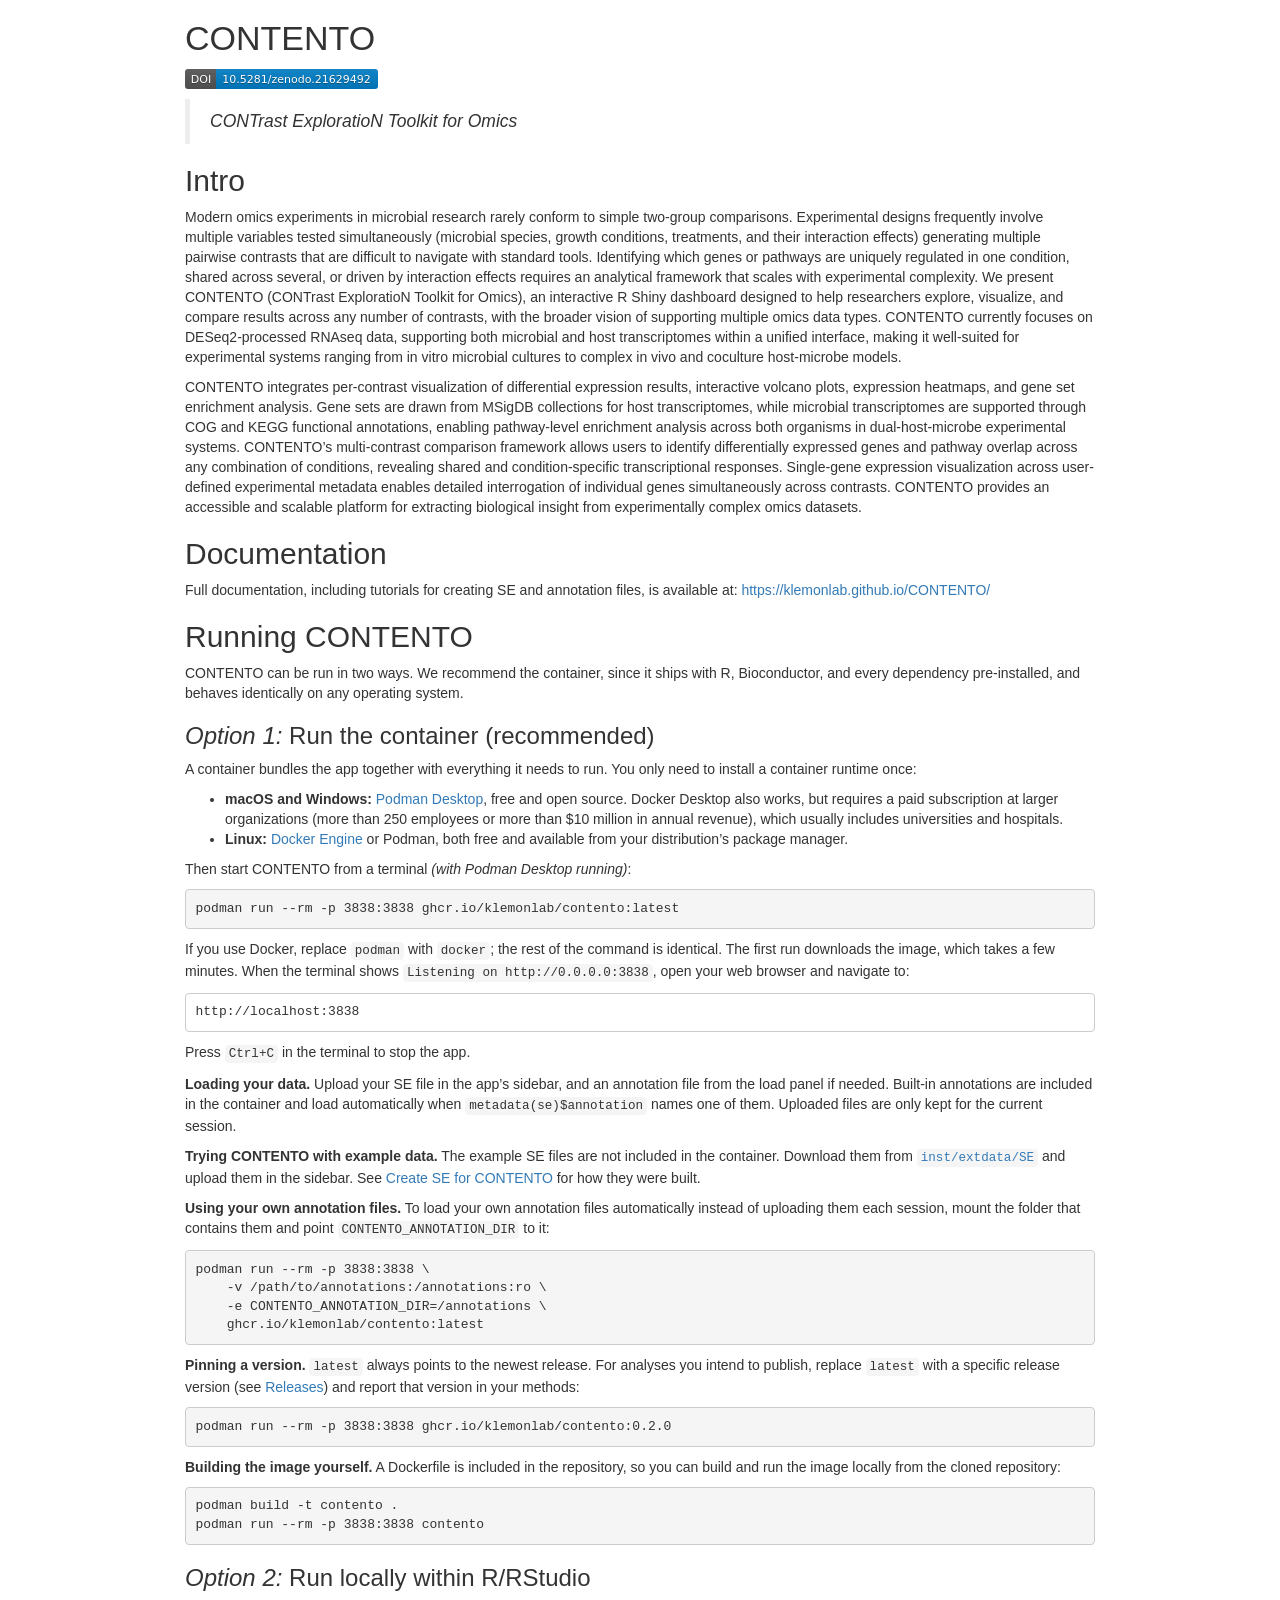
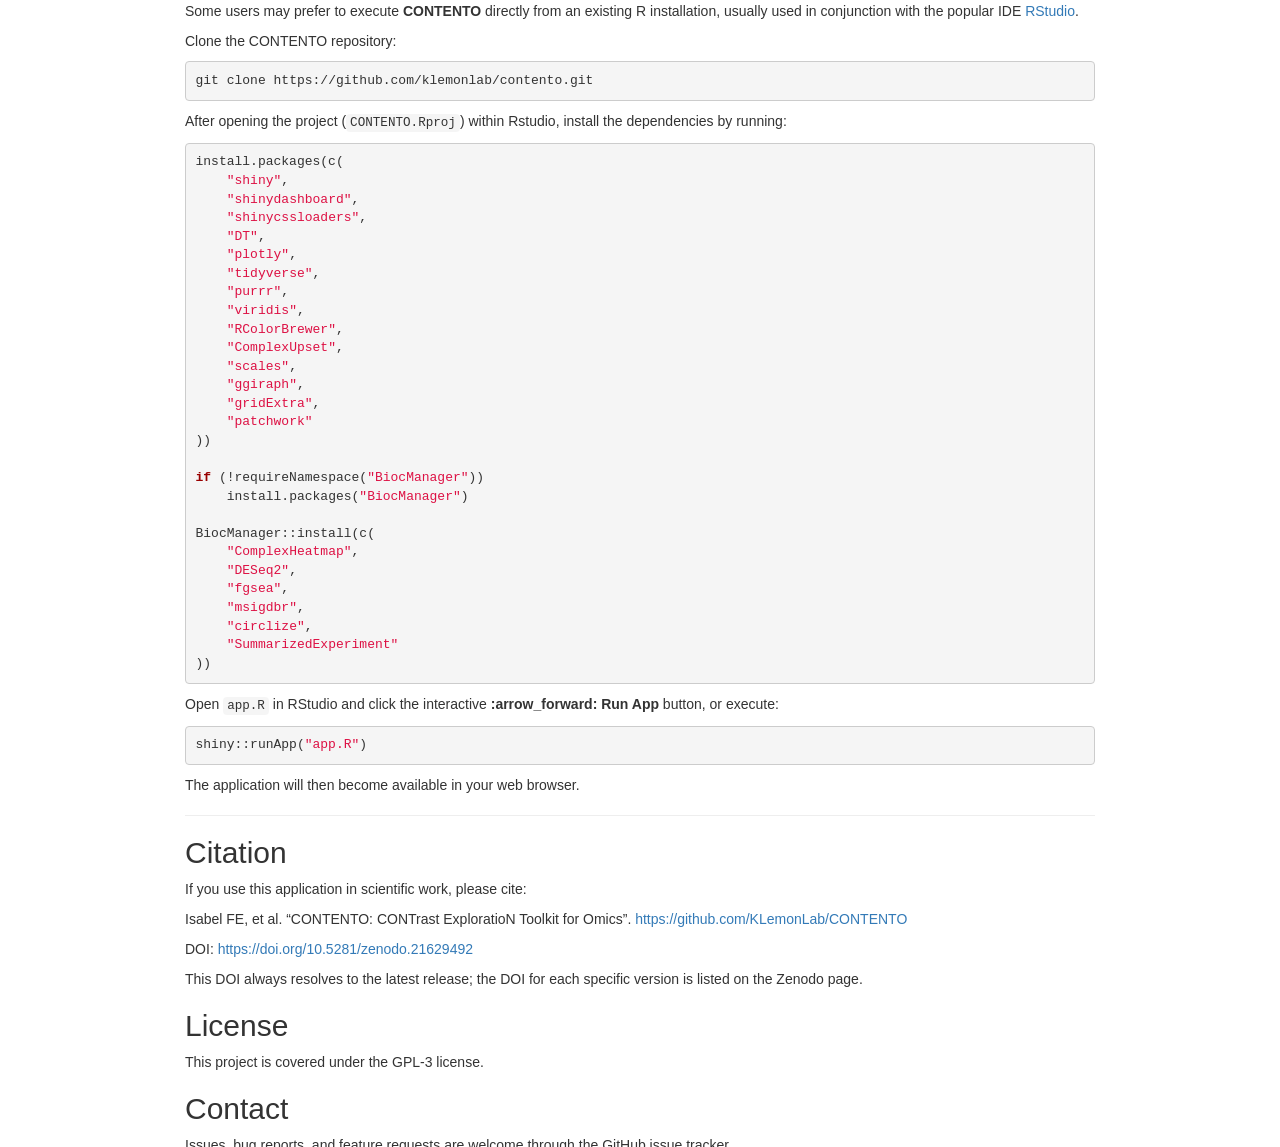
==== commit 4743ede8: "Docs: where to get example files; list built-in annotations" ====
--- a/README.html
+++ b/README.html
@@ -432,6 +432,10 @@
 annotations are included in the container and load automatically when
 <code>metadata(se)$annotation</code> names one of them. Uploaded files
 are only kept for the current session.</p>
+<p><strong>Trying CONTENTO with example data.</strong> The example SE
+files are not included in the container. Download them from <a href="https://github.com/KLemonLab/CONTENTO/tree/main/inst/extdata/SE"><code>inst/extdata/SE</code></a>
+and upload them in the sidebar. See <a href="https://klemonlab.github.io/CONTENTO/create-se-file.html">Create
+SE for CONTENTO</a> for how they were built.</p>
 <p><strong>Using your own annotation files.</strong> To load your own
 annotation files automatically instead of uploading them each session,
 mount the folder that contains them and point
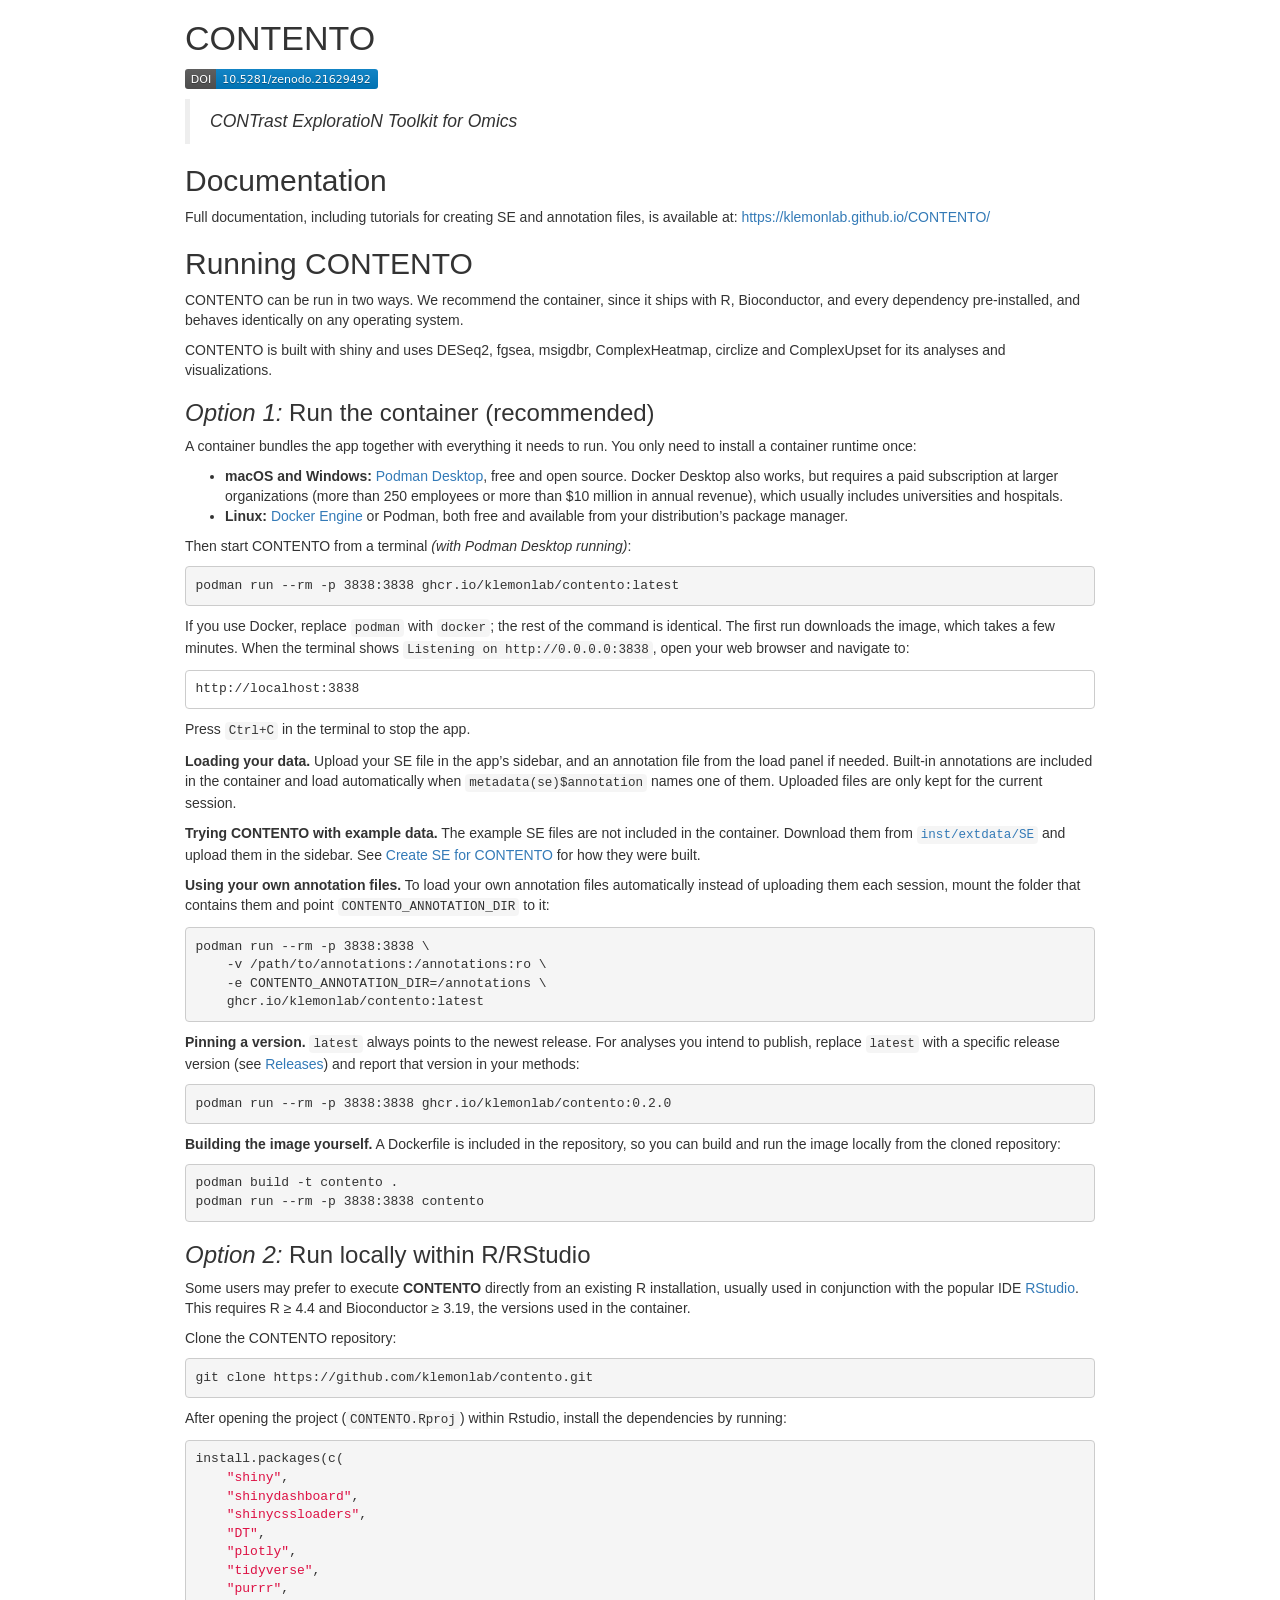
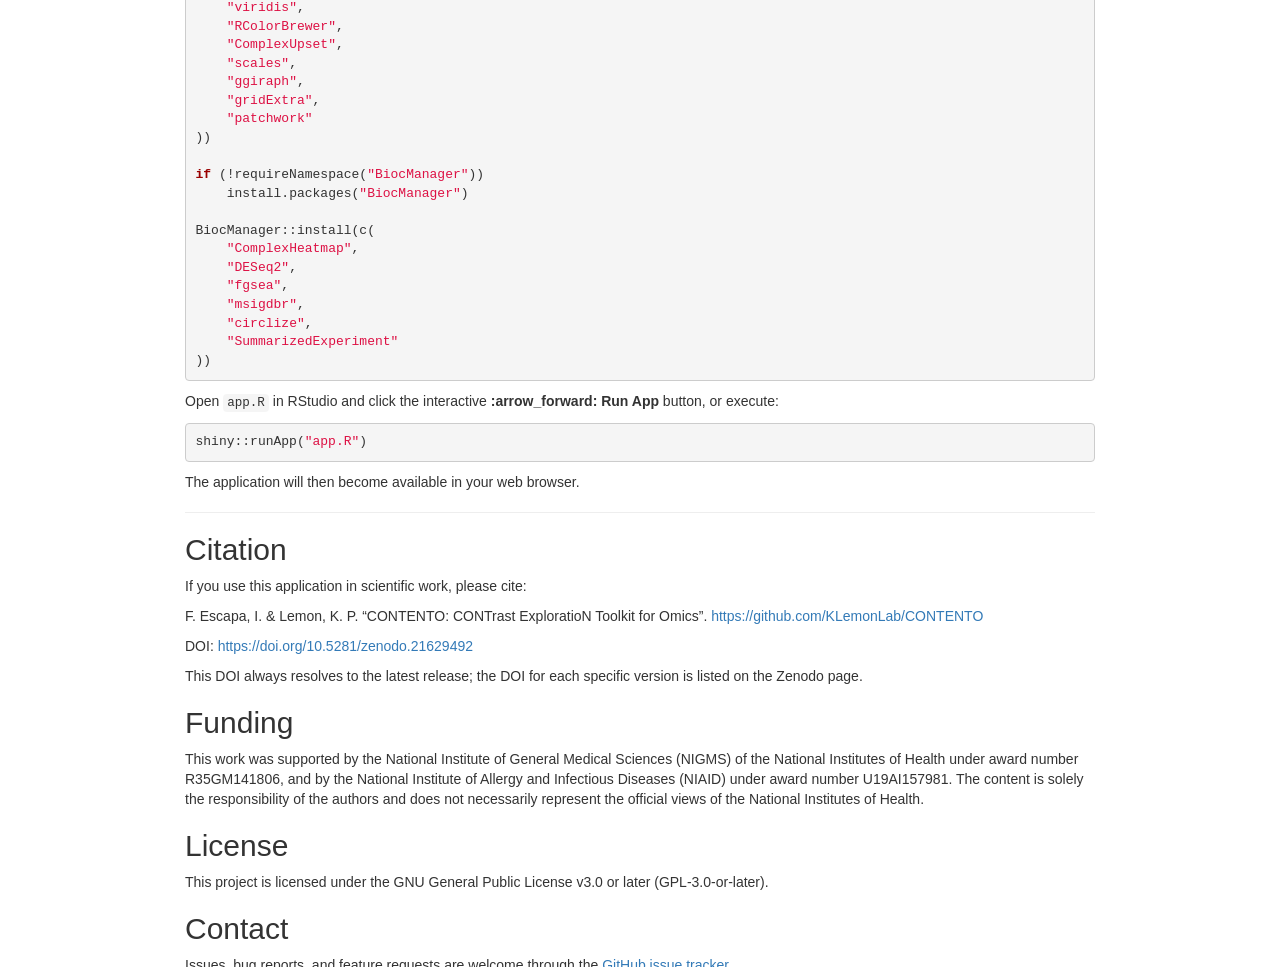
==== commit cfaf5d04: "citations and others pre-release" ====
--- a/README.html
+++ b/README.html
@@ -358,41 +358,6 @@
 <blockquote>
 <p><em>CONTrast ExploratioN Toolkit for Omics</em></p>
 </blockquote>
-<div id="intro" class="section level2">
-<h2>Intro</h2>
-<p>Modern omics experiments in microbial research rarely conform to
-simple two-group comparisons. Experimental designs frequently involve
-multiple variables tested simultaneously (microbial species, growth
-conditions, treatments, and their interaction effects) generating
-multiple pairwise contrasts that are difficult to navigate with standard
-tools. Identifying which genes or pathways are uniquely regulated in one
-condition, shared across several, or driven by interaction effects
-requires an analytical framework that scales with experimental
-complexity. We present CONTENTO (CONTrast ExploratioN Toolkit for
-Omics), an interactive R Shiny dashboard designed to help researchers
-explore, visualize, and compare results across any number of contrasts,
-with the broader vision of supporting multiple omics data types.
-CONTENTO currently focuses on DESeq2-processed RNAseq data, supporting
-both microbial and host transcriptomes within a unified interface,
-making it well-suited for experimental systems ranging from in vitro
-microbial cultures to complex in vivo and coculture host-microbe
-models.</p>
-<p>CONTENTO integrates per-contrast visualization of differential
-expression results, interactive volcano plots, expression heatmaps, and
-gene set enrichment analysis. Gene sets are drawn from MSigDB
-collections for host transcriptomes, while microbial transcriptomes are
-supported through COG and KEGG functional annotations, enabling
-pathway-level enrichment analysis across both organisms in
-dual-host-microbe experimental systems. CONTENTO’s multi-contrast
-comparison framework allows users to identify differentially expressed
-genes and pathway overlap across any combination of conditions,
-revealing shared and condition-specific transcriptional responses.
-Single-gene expression visualization across user-defined experimental
-metadata enables detailed interrogation of individual genes
-simultaneously across contrasts. CONTENTO provides an accessible and
-scalable platform for extracting biological insight from experimentally
-complex omics datasets.</p>
-</div>
 <div id="documentation" class="section level2">
 <h2>Documentation</h2>
 <p>Full documentation, including tutorials for creating SE and
@@ -403,6 +368,9 @@
 <p>CONTENTO can be run in two ways. We recommend the container, since it
 ships with R, Bioconductor, and every dependency pre-installed, and
 behaves identically on any operating system.</p>
+<p>CONTENTO is built with shiny and uses DESeq2, fgsea, msigdbr,
+ComplexHeatmap, circlize and ComplexUpset for its analyses and
+visualizations.</p>
 <div id="option-1-run-the-container-recommended" class="section level3">
 <h3><em>Option 1:</em> Run the container (recommended)</h3>
 <p>A container bundles the app together with everything it needs to run.
@@ -459,7 +427,9 @@
 <h3><em>Option 2:</em> Run locally within R/RStudio</h3>
 <p>Some users may prefer to execute <strong>CONTENTO</strong> directly
 from an existing R installation, usually used in conjunction with the
-popular IDE <a href="https://posit.co/download/rstudio-desktop">RStudio</a>.</p>
+popular IDE <a href="https://posit.co/download/rstudio-desktop">RStudio</a>. This
+requires R ≥ 4.4 and Bioconductor ≥ 3.19, the versions used in the
+container.</p>
 <p>Clone the CONTENTO repository:</p>
 <pre class="bash"><code>git clone https://github.com/klemonlab/contento.git</code></pre>
 <p>After opening the project (<code>CONTENTO.Rproj</code>) within
@@ -502,20 +472,30 @@
 <div id="citation" class="section level2">
 <h2>Citation</h2>
 <p>If you use this application in scientific work, please cite:</p>
-<p>Isabel FE, et al. “CONTENTO: CONTrast ExploratioN Toolkit for Omics”.
-<a href="https://github.com/KLemonLab/CONTENTO" class="uri">https://github.com/KLemonLab/CONTENTO</a></p>
+<p>F. Escapa, I. &amp; Lemon, K. P. “CONTENTO: CONTrast ExploratioN
+Toolkit for Omics”. <a href="https://github.com/KLemonLab/CONTENTO" class="uri">https://github.com/KLemonLab/CONTENTO</a></p>
 <p>DOI: <a href="https://doi.org/10.5281/zenodo.21629492" class="uri">https://doi.org/10.5281/zenodo.21629492</a></p>
 <p>This DOI always resolves to the latest release; the DOI for each
 specific version is listed on the Zenodo page.</p>
 </div>
+<div id="funding" class="section level2">
+<h2>Funding</h2>
+<p>This work was supported by the National Institute of General Medical
+Sciences (NIGMS) of the National Institutes of Health under award number
+R35GM141806, and by the National Institute of Allergy and Infectious
+Diseases (NIAID) under award number U19AI157981. The content is solely
+the responsibility of the authors and does not necessarily represent the
+official views of the National Institutes of Health.</p>
+</div>
 <div id="license" class="section level2">
 <h2>License</h2>
-<p>This project is covered under the GPL-3 license.</p>
+<p>This project is licensed under the GNU General Public License v3.0 or
+later (GPL-3.0-or-later).</p>
 </div>
 <div id="contact" class="section level2">
 <h2>Contact</h2>
-<p>Issues, bug reports, and feature requests are welcome through the
-GitHub issue tracker.</p>
+<p>Issues, bug reports, and feature requests are welcome through the <a href="https://github.com/KLemonLab/CONTENTO/issues">GitHub issue
+tracker</a>.</p>
 </div>
 </div>
 
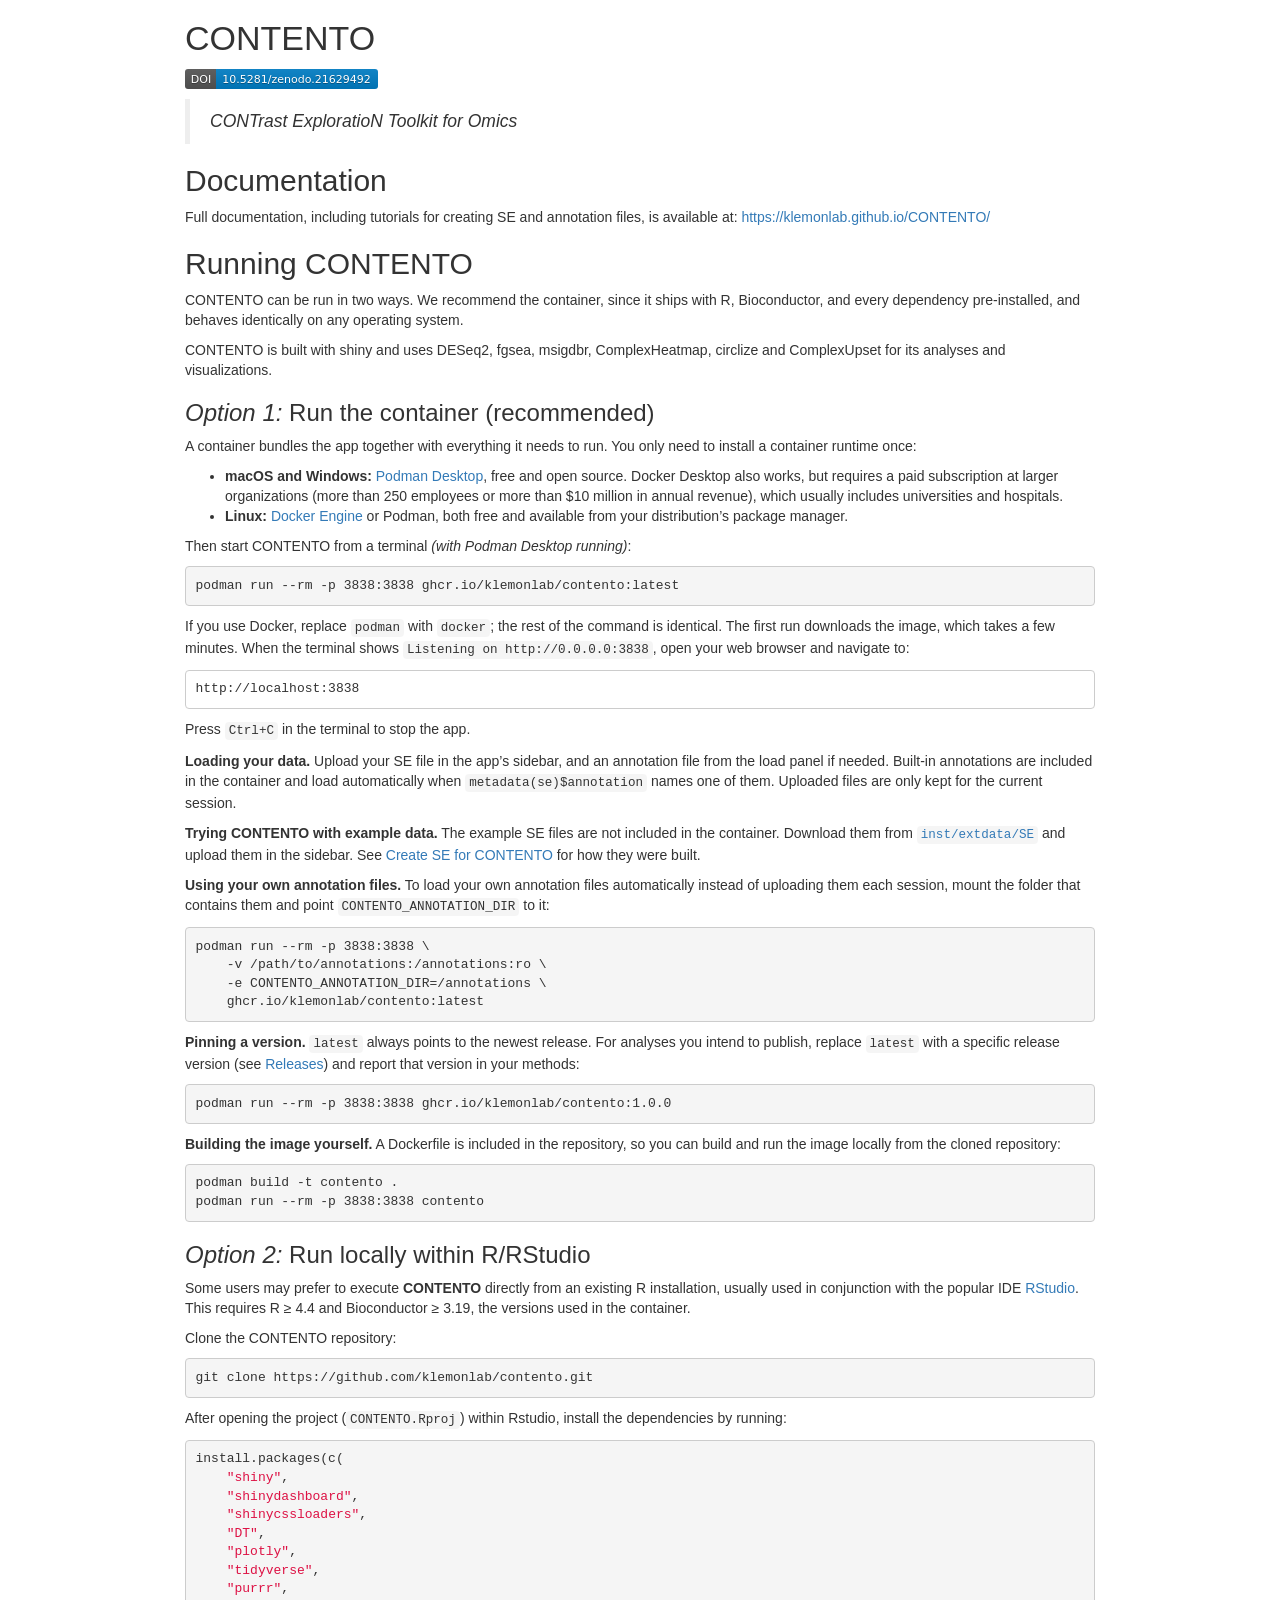
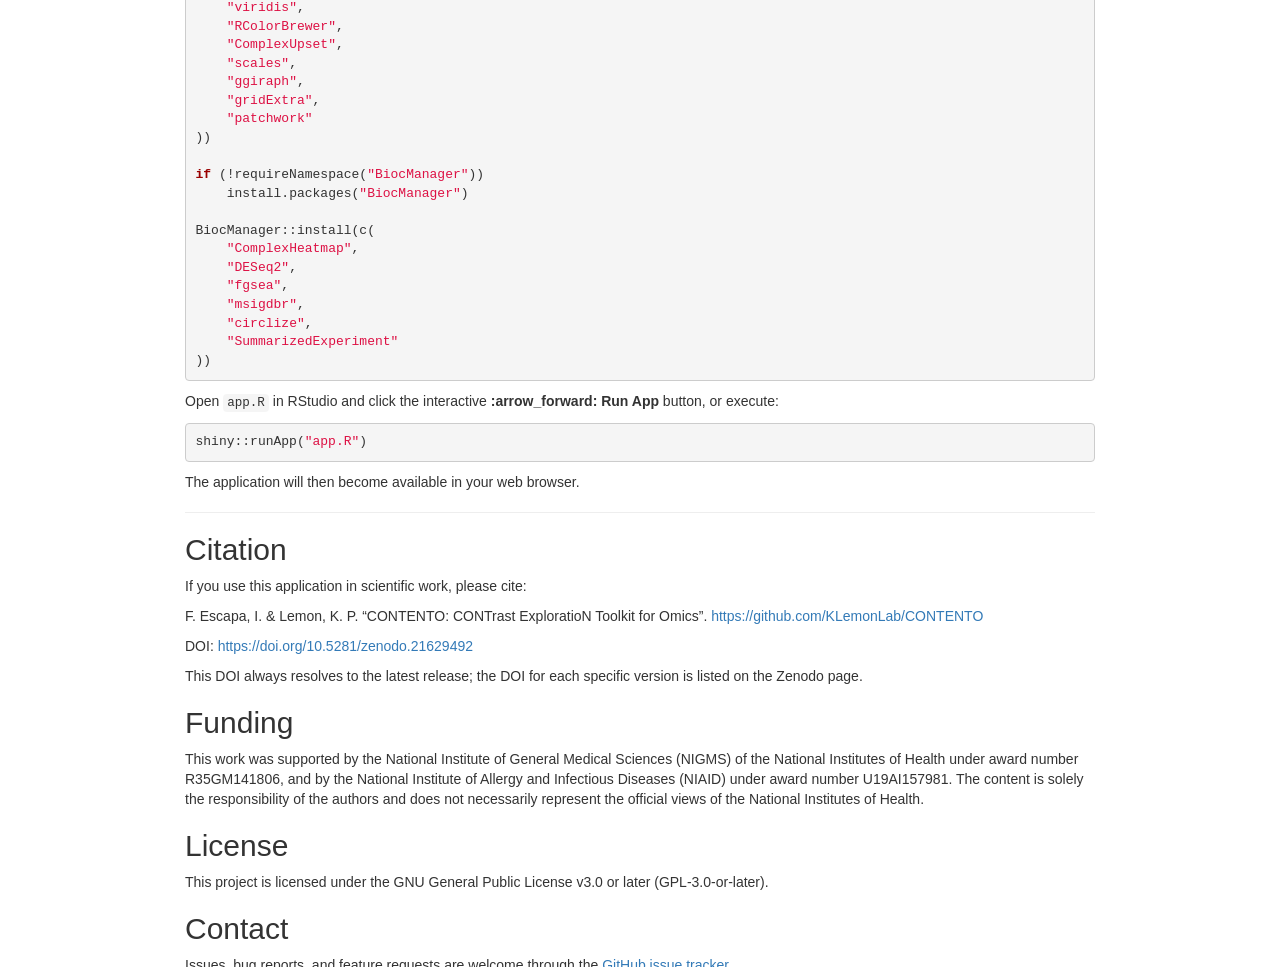
==== commit ba26db0b: "version change" ====
--- a/README.html
+++ b/README.html
@@ -416,7 +416,7 @@
 to the newest release. For analyses you intend to publish, replace
 <code>latest</code> with a specific release version (see <a href="https://github.com/KLemonLab/CONTENTO/releases">Releases</a>) and
 report that version in your methods:</p>
-<pre class="bash"><code>podman run --rm -p 3838:3838 ghcr.io/klemonlab/contento:0.2.0</code></pre>
+<pre class="bash"><code>podman run --rm -p 3838:3838 ghcr.io/klemonlab/contento:1.0.0</code></pre>
 <p><strong>Building the image yourself.</strong> A Dockerfile is
 included in the repository, so you can build and run the image locally
 from the cloned repository:</p>
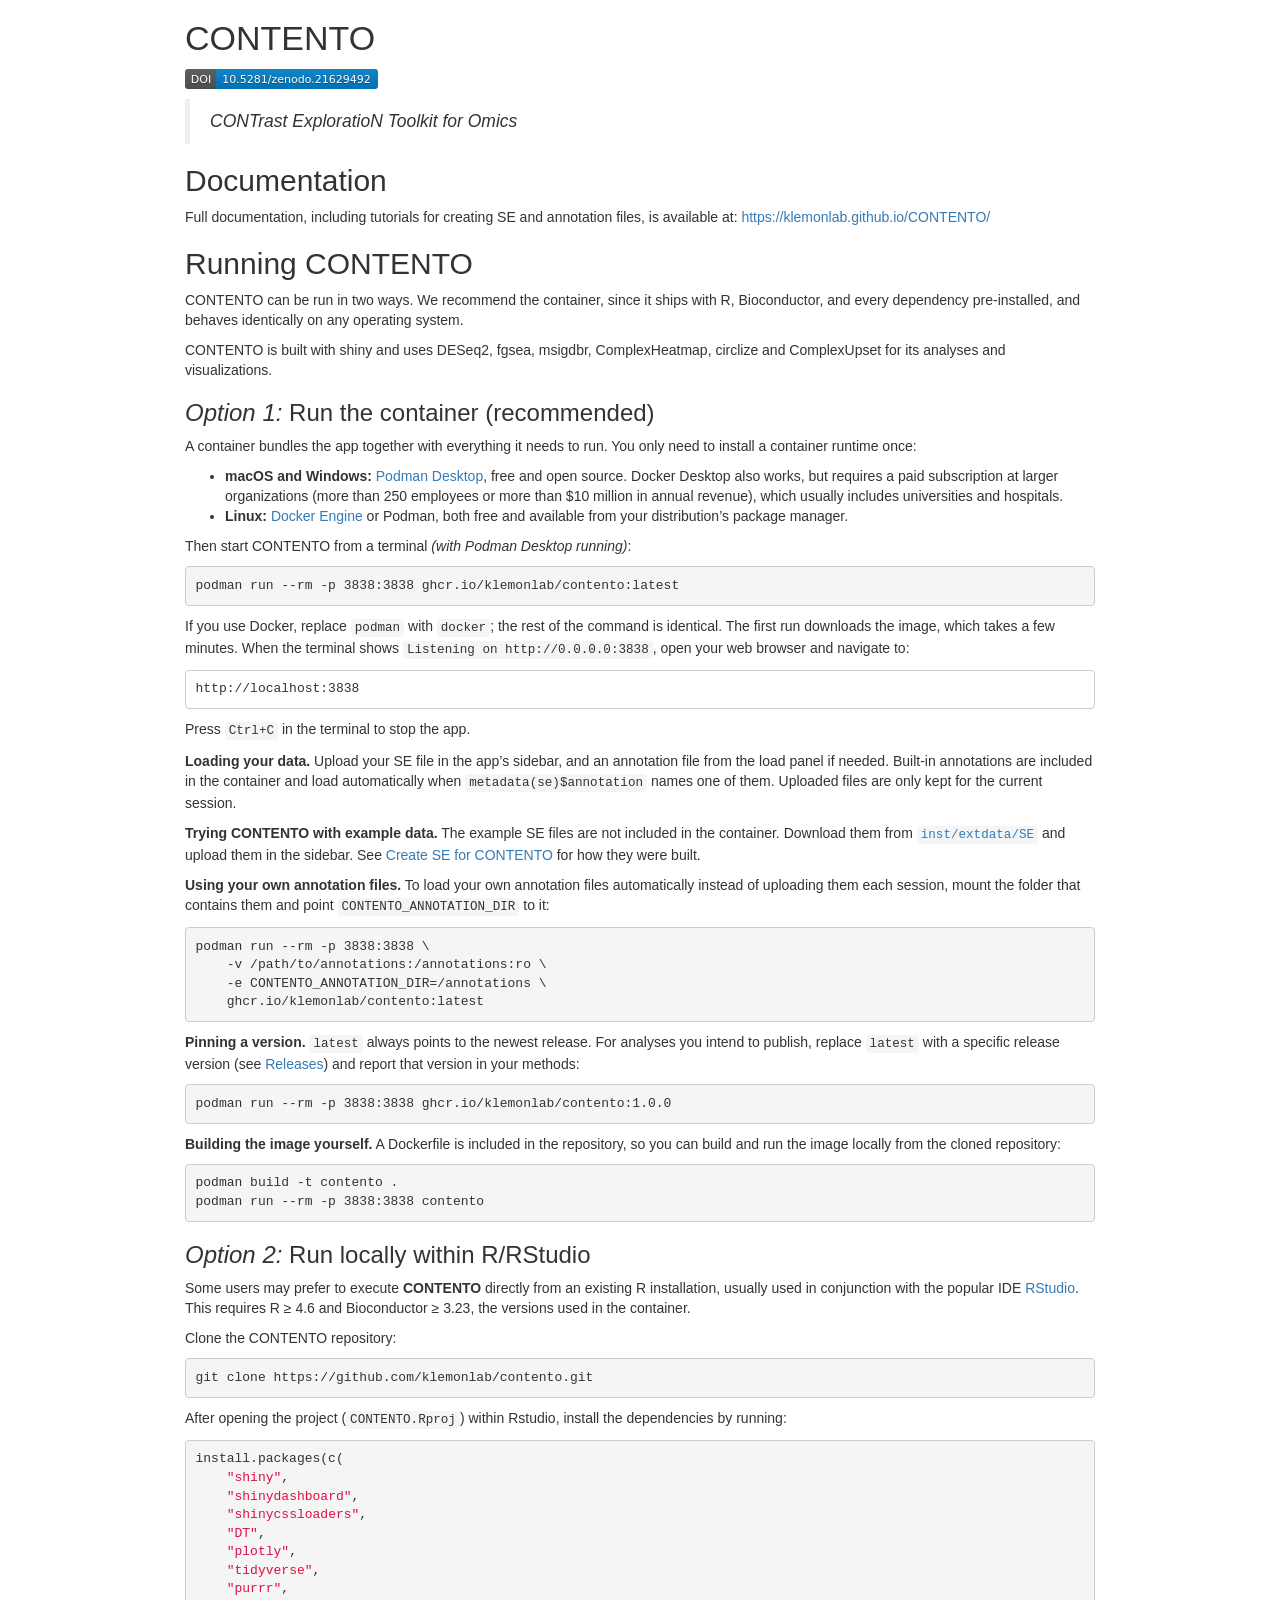
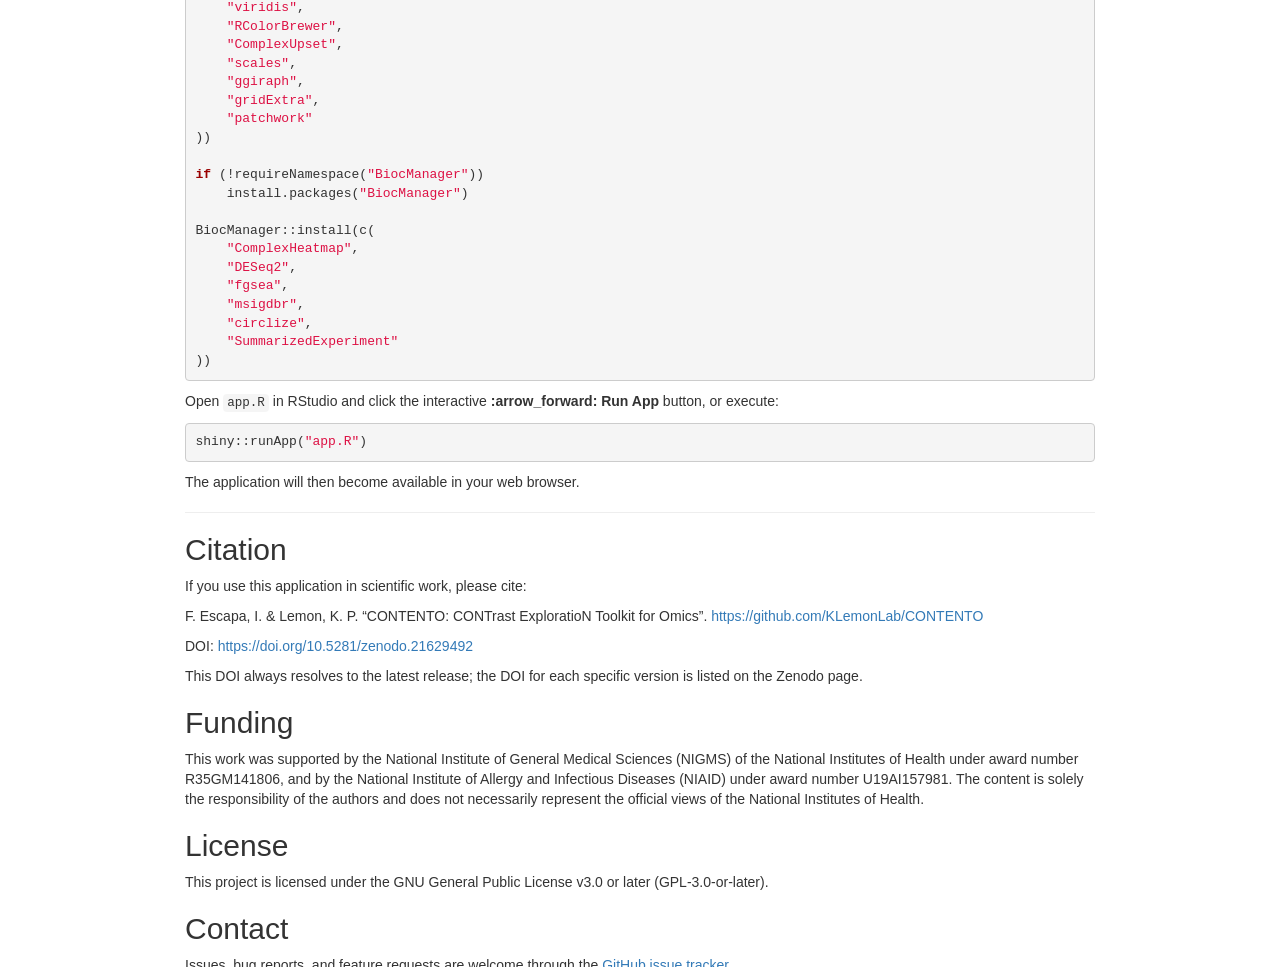
==== commit 9ddcf0ab: "Release 1.0.0: Bioconductor 3.23 / R 4.6 base image, pinned CRAN snapshot, package versions in refer" ====
--- a/README.html
+++ b/README.html
@@ -428,7 +428,7 @@
 <p>Some users may prefer to execute <strong>CONTENTO</strong> directly
 from an existing R installation, usually used in conjunction with the
 popular IDE <a href="https://posit.co/download/rstudio-desktop">RStudio</a>. This
-requires R ≥ 4.4 and Bioconductor ≥ 3.19, the versions used in the
+requires R ≥ 4.6 and Bioconductor ≥ 3.23, the versions used in the
 container.</p>
 <p>Clone the CONTENTO repository:</p>
 <pre class="bash"><code>git clone https://github.com/klemonlab/contento.git</code></pre>
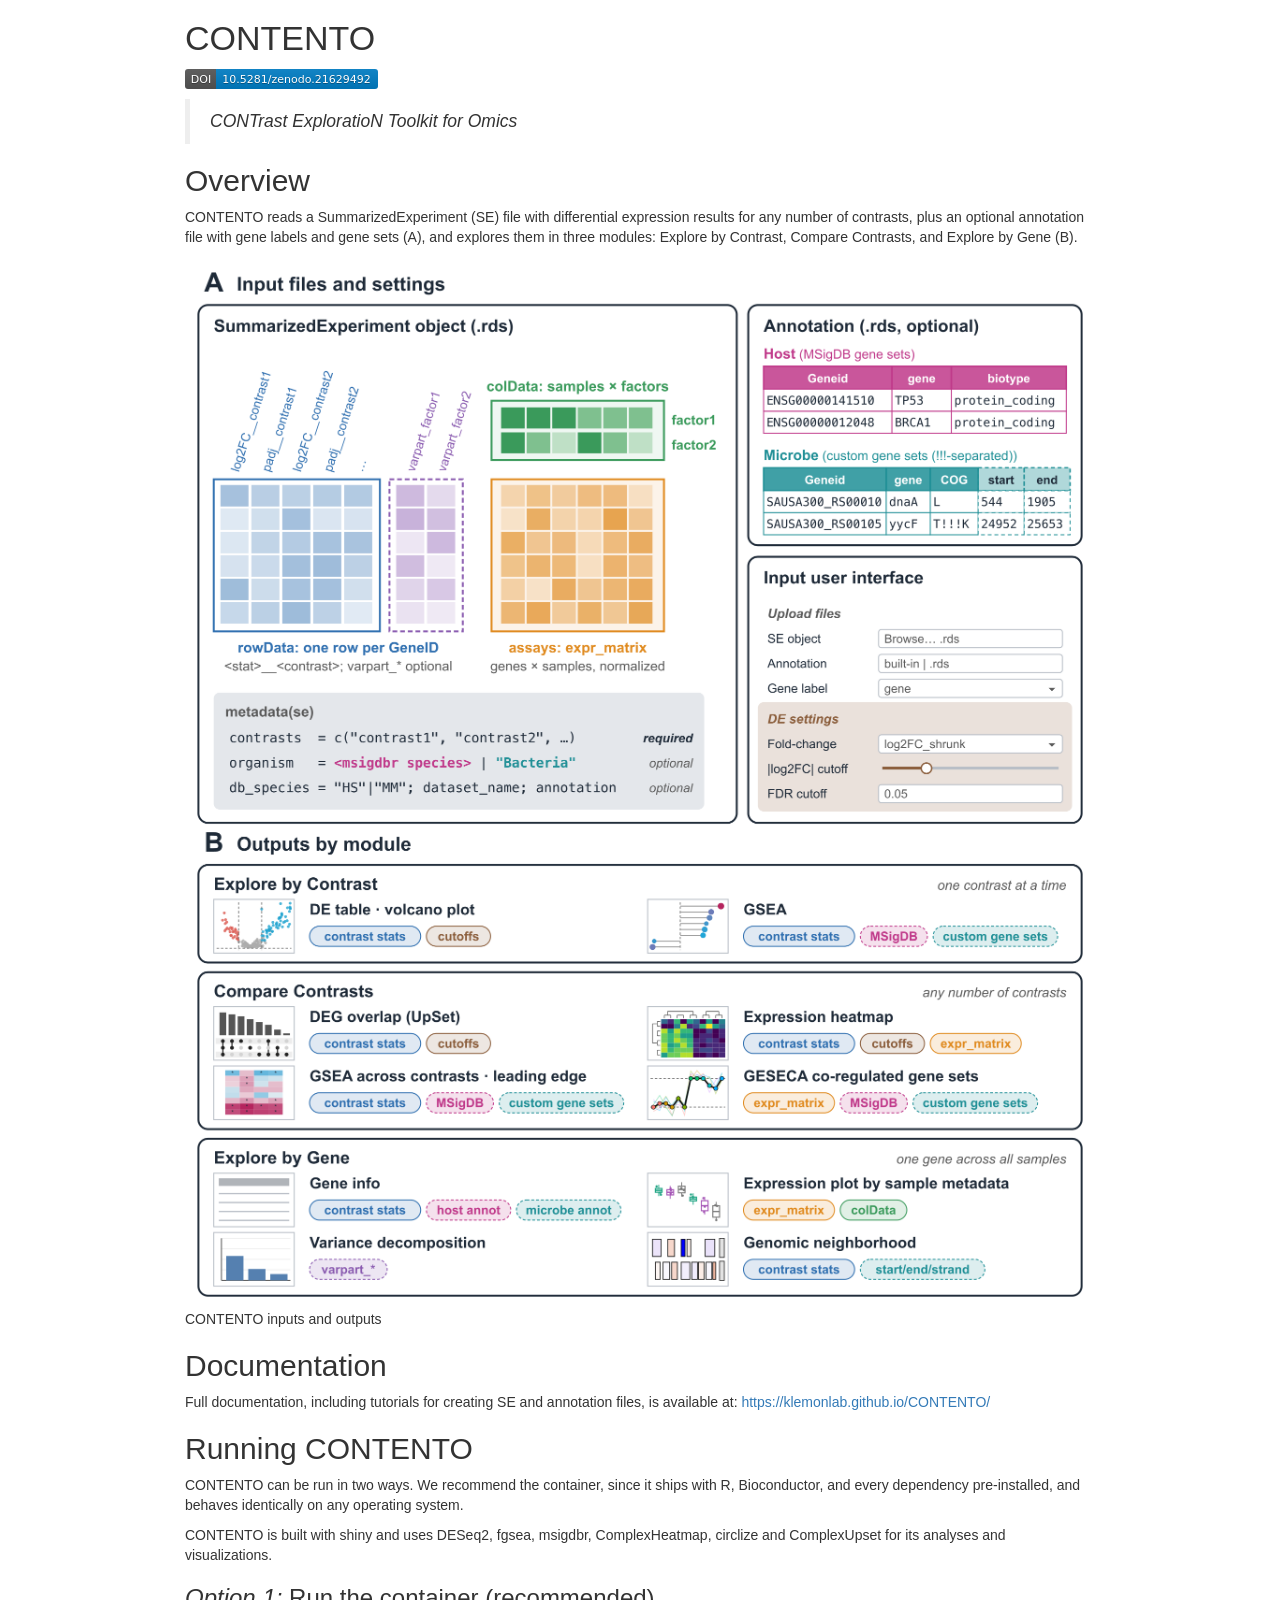
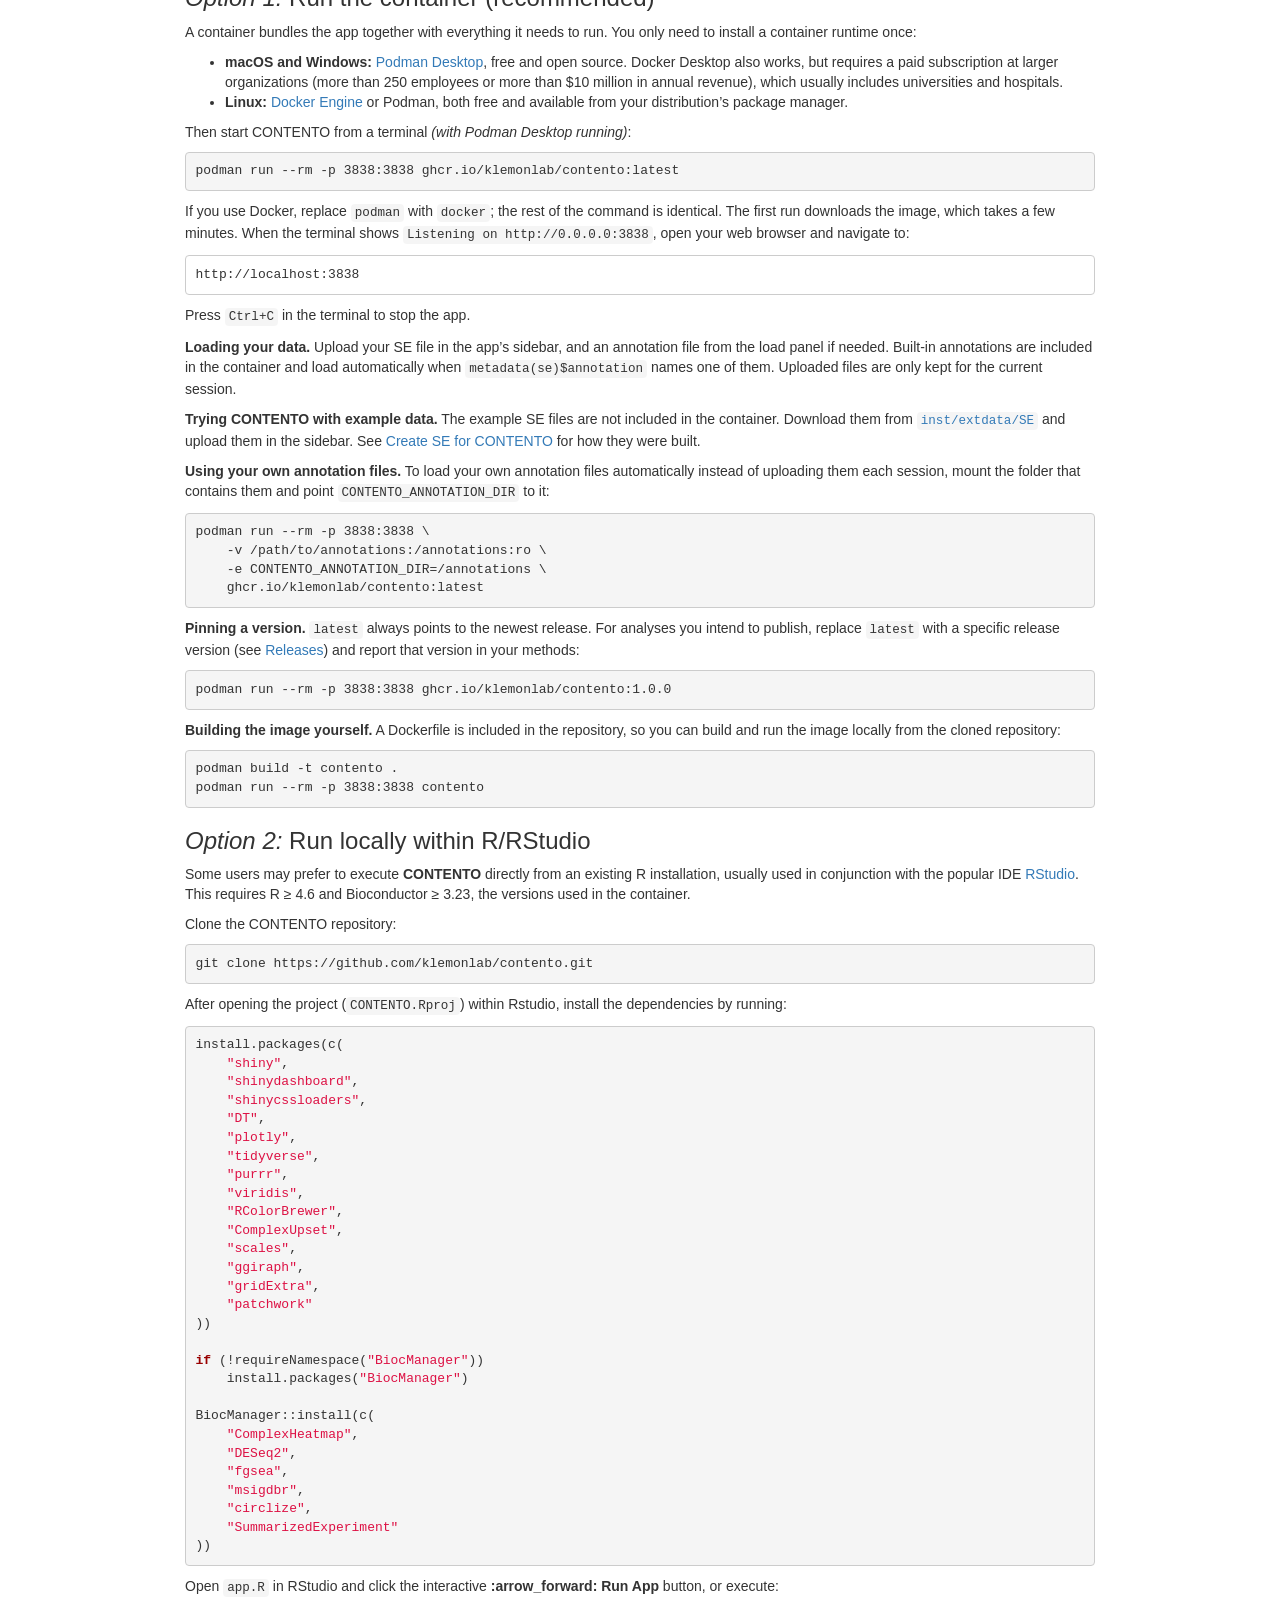
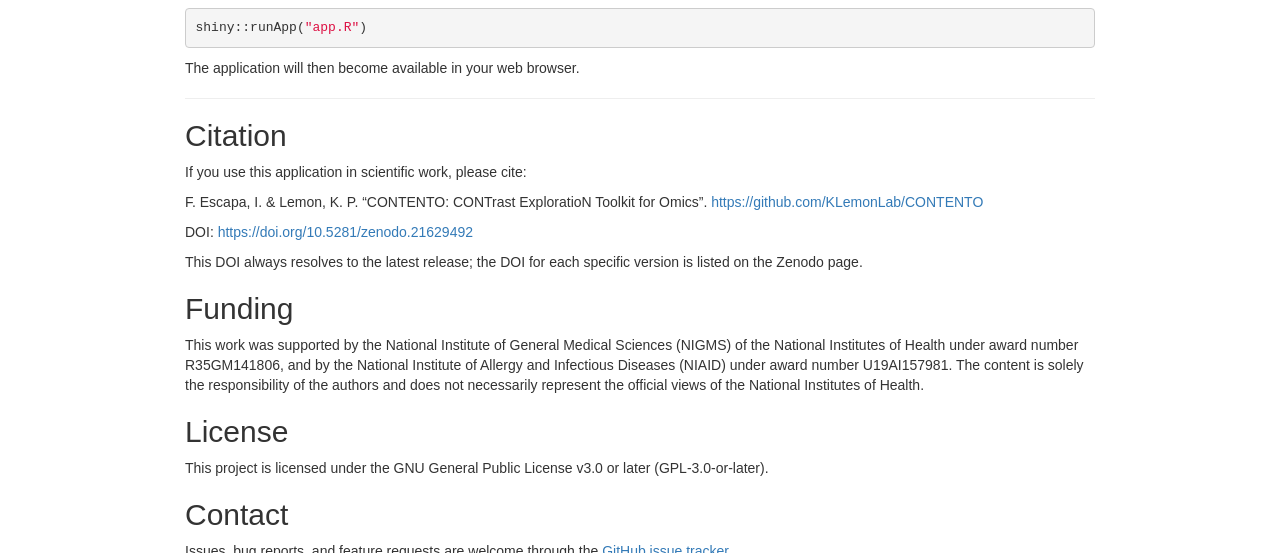
==== commit a13436ad: "Add Figure 1 overview to README and docs index" ====
--- a/README.html
+++ b/README.html
@@ -358,6 +358,18 @@
 <blockquote>
 <p><em>CONTrast ExploratioN Toolkit for Omics</em></p>
 </blockquote>
+<div id="overview" class="section level2">
+<h2>Overview</h2>
+<p>CONTENTO reads a SummarizedExperiment (SE) file with differential
+expression results for any number of contrasts, plus an optional
+annotation file with gene labels and gene sets (A), and explores them in
+three modules: Explore by Contrast, Compare Contrasts, and Explore by
+Gene (B).</p>
+<div class="float">
+<img role="img" aria-label="CONTENTO inputs and outputs" src="[data-uri]